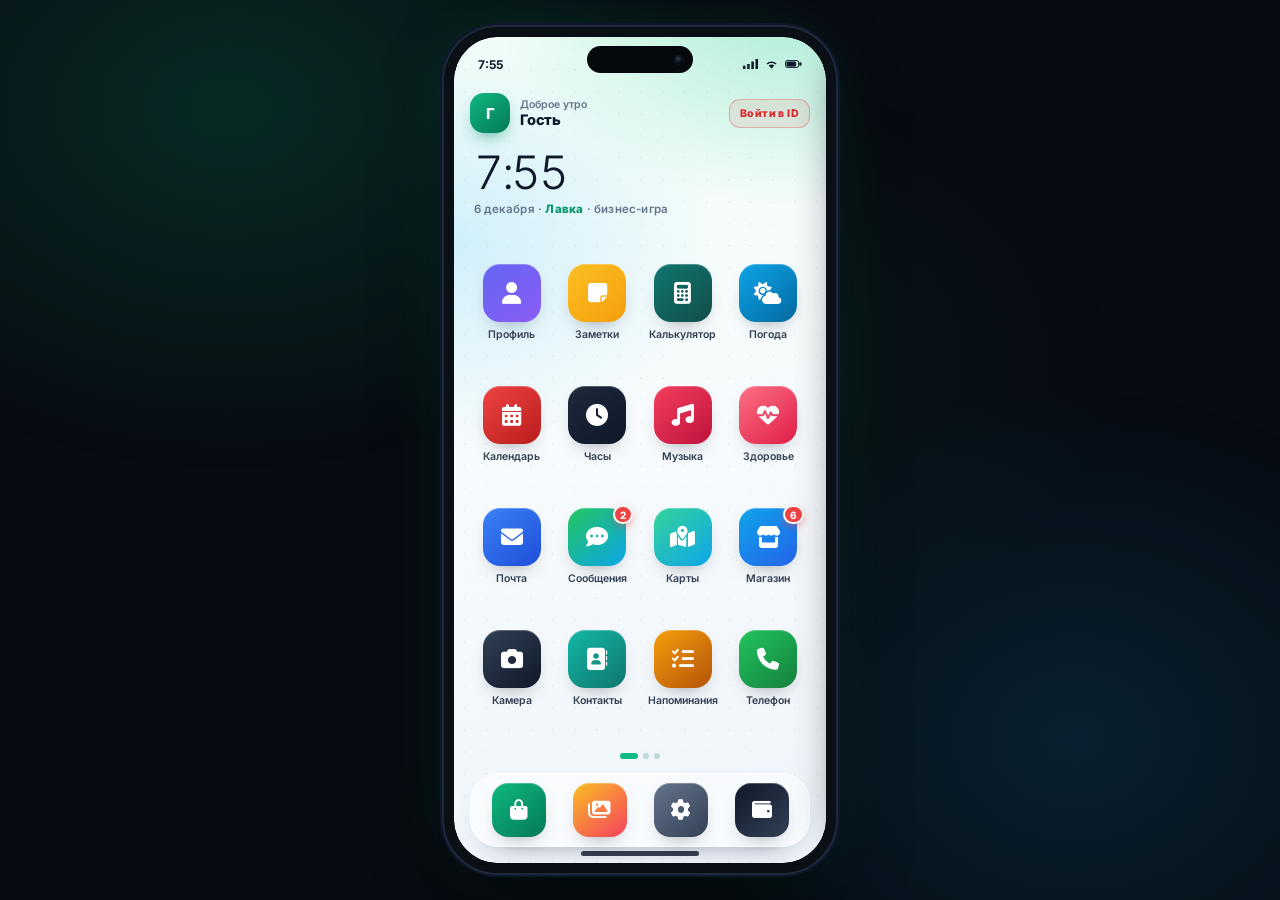
==== index.html @ 061c0adb "Лавка: игра про развитие бизнеса, а не маркетплейс" ====
﻿<!DOCTYPE html>
<html lang="ru">
<head>
<meta charset="UTF-8">
<meta name="viewport" content="width=device-width, initial-scale=1.0, viewport-fit=cover, user-scalable=no">
<meta name="apple-mobile-web-app-capable" content="yes">
<meta name="apple-mobile-web-app-title" content="Лавка">
<meta name="apple-mobile-web-app-status-bar-style" content="black-translucent">
<meta name="theme-color" content="#10b981">
<title>Лавка</title>
<link rel="icon" type="image/png" sizes="192x192" href="icons/icon-192.png">
<link rel="apple-touch-icon" sizes="180x180" href="icons/apple-touch-icon.png">
<link rel="manifest" href="manifest.webmanifest">
<link rel="stylesheet" href="vendor/fontawesome/css/all.min.css">
<link rel="stylesheet" href="vendor/fonts/inter.css">
<link rel="stylesheet" href="css/lavka.css?v=20261180">
<link rel="stylesheet" href="css/sites-extra.css?v=20261180">
<link rel="stylesheet" href="css/business.css?v=20261180">
</head>
<body>
<div class="stage">
  <div class="phone" id="phone">
    <div class="island"></div>

    <div class="statusbar" id="statusbar">
      <span class="sb-time" id="sb-time">9:41</span>
      <span class="sb-right">
        <svg class="sb-i" viewBox="0 0 18 12" aria-hidden="true" style="width:15px;height:10px;fill:currentColor"><rect x="0" y="8" width="3" height="4"/><rect x="5" y="6" width="3" height="6"/><rect x="10" y="3" width="3" height="9"/><rect x="15" y="0" width="3" height="12"/></svg>
        <svg class="sb-i" viewBox="0 0 16 12" aria-hidden="true" style="width:15px;height:10px;fill:currentColor"><path d="M8 11.3 5.9 9.2a3 3 0 0 1 4.2 0L8 11.3Zm-3.4-3.4a5.4 5.4 0 0 1 6.8 0L10 9.3a3.2 3.2 0 0 0-4 0L4.6 7.9ZM2 5.3a8.8 8.8 0 0 1 12 0l-1.4 1.4a6.8 6.8 0 0 0-9.2 0L2 5.3Z"/></svg>
        <svg class="sb-i" viewBox="0 0 24 12" aria-hidden="true" style="width:17px;height:10px;fill:none;stroke:currentColor"><rect x="0.8" y="1.2" width="18.4" height="9.6" rx="2.4" fill="none" stroke="currentColor" stroke-width="1.4"/><rect x="2.6" y="3" width="12.6" height="6" rx="1" style="fill:currentColor"/><rect x="20.6" y="3.8" width="2.2" height="4.4" rx="1" style="fill:currentColor"/></svg>
      </span>
    </div>

    <div class="screen" id="screen">
      <section class="home" id="home">
        <div class="home-head">
          <div class="home-user">
            <div class="home-avatar" id="home-avatar">Г</div>
            <div>
              <p class="home-hi">Добрый день</p>
              <p class="home-name" id="home-name">Гость</p>
            </div>
          </div>
          <button class="home-xid" id="home-xid" type="button" onclick="XID.open()" aria-label="XPRODC ID">X-00000000</button>
        </div>

        <div class="clock-widget">
          <p class="cw-time" id="home-time">9:41</p>
          <p class="cw-sub" id="home-sub">Лавка · бизнес-игра</p>
        </div>

        <div class="apps-vp">
          <div class="apps-track" id="apps-track"></div>
        </div>

        <div class="dots" id="home-dots"></div>

        <div class="dock" id="dock"></div>
      </section>

      <section class="appview" id="appview">
        <div class="app-body" id="app-body"></div>
      </section>
    </div>

    <div class="home-indicator"></div>

    <div class="tutorial hidden" id="tutorial">
      <div class="tut-spot" id="tut-spot"></div>
      <div class="tut-card" id="tut-card">
        <p class="tut-step" id="tut-step">1 / 5</p>
        <p class="tut-title" id="tut-title"></p>
        <p class="tut-text" id="tut-text"></p>
        <div class="tut-actions">
          <button class="tut-skip" id="tut-skip" type="button">Пропустить</button>
          <button class="tut-next" id="tut-next" type="button">Далее</button>
        </div>
      </div>
    </div>
  </div>
</div>

<div class="toast" id="toast"></div>

<script src="js/app.js?v=20261180"></script>
<script src="js/market.js?v=20261180"></script>
<script src="js/citymap.js?v=20261180"></script>
<script src="js/apps.js?v=20261180"></script>
<script src="js/sites-extra.js?v=20261180"></script>
<script src="js/action.js?v=20261180"></script>
<script src="js/business.js?v=20261180"></script>
</body>
</html>
---- vendor/fonts/inter.css ----
/* cyrillic-ext */
@font-face {
  font-family: 'Inter';
  font-style: normal;
  font-weight: 300;
  font-display: swap;
  src: url(inter-ec84a376.woff2) format('woff2');
  unicode-range: U+0460-052F, U+1C80-1C8A, U+20B4, U+2DE0-2DFF, U+A640-A69F, U+FE2E-FE2F;
}
/* cyrillic */
@font-face {
  font-family: 'Inter';
  font-style: normal;
  font-weight: 300;
  font-display: swap;
  src: url(inter-4ee8fc98.woff2) format('woff2');
  unicode-range: U+0301, U+0400-045F, U+0490-0491, U+04B0-04B1, U+2116;
}
/* greek-ext */
@font-face {
  font-family: 'Inter';
  font-style: normal;
  font-weight: 300;
  font-display: swap;
  src: url(inter-f55b8d39.woff2) format('woff2');
  unicode-range: U+1F00-1FFF;
}
/* greek */
@font-face {
  font-family: 'Inter';
  font-style: normal;
  font-weight: 300;
  font-display: swap;
  src: url(inter-eef1e497.woff2) format('woff2');
  unicode-range: U+0370-0377, U+037A-037F, U+0384-038A, U+038C, U+038E-03A1, U+03A3-03FF;
}
/* vietnamese */
@font-face {
  font-family: 'Inter';
  font-style: normal;
  font-weight: 300;
  font-display: swap;
  src: url(inter-983e9094.woff2) format('woff2');
  unicode-range: U+0102-0103, U+0110-0111, U+0128-0129, U+0168-0169, U+01A0-01A1, U+01AF-01B0, U+0300-0301, U+0303-0304, U+0308-0309, U+0323, U+0329, U+1EA0-1EF9, U+20AB;
}
/* latin-ext */
@font-face {
  font-family: 'Inter';
  font-style: normal;
  font-weight: 300;
  font-display: swap;
  src: url(inter-39529051.woff2) format('woff2');
  unicode-range: U+0100-02BA, U+02BD-02C5, U+02C7-02CC, U+02CE-02D7, U+02DD-02FF, U+0304, U+0308, U+0329, U+1D00-1DBF, U+1E00-1E9F, U+1EF2-1EFF, U+2020, U+20A0-20AB, U+20AD-20C0, U+2113, U+2C60-2C7F, U+A720-A7FF;
}
/* latin */
@font-face {
  font-family: 'Inter';
  font-style: normal;
  font-weight: 300;
  font-display: swap;
  src: url(inter-56724408.woff2) format('woff2');
  unicode-range: U+0000-00FF, U+0131, U+0152-0153, U+02BB-02BC, U+02C6, U+02DA, U+02DC, U+0304, U+0308, U+0329, U+2000-206F, U+20AC, U+2122, U+2191, U+2193, U+2212, U+2215, U+FEFF, U+FFFD;
}
/* cyrillic-ext */
@font-face {
  font-family: 'Inter';
  font-style: normal;
  font-weight: 400;
  font-display: swap;
  src: url(inter-ec84a376.woff2) format('woff2');
  unicode-range: U+0460-052F, U+1C80-1C8A, U+20B4, U+2DE0-2DFF, U+A640-A69F, U+FE2E-FE2F;
}
/* cyrillic */
@font-face {
  font-family: 'Inter';
  font-style: normal;
  font-weight: 400;
  font-display: swap;
  src: url(inter-4ee8fc98.woff2) format('woff2');
  unicode-range: U+0301, U+0400-045F, U+0490-0491, U+04B0-04B1, U+2116;
}
/* greek-ext */
@font-face {
  font-family: 'Inter';
  font-style: normal;
  font-weight: 400;
  font-display: swap;
  src: url(inter-f55b8d39.woff2) format('woff2');
  unicode-range: U+1F00-1FFF;
}
/* greek */
@font-face {
  font-family: 'Inter';
  font-style: normal;
  font-weight: 400;
  font-display: swap;
  src: url(inter-eef1e497.woff2) format('woff2');
  unicode-range: U+0370-0377, U+037A-037F, U+0384-038A, U+038C, U+038E-03A1, U+03A3-03FF;
}
/* vietnamese */
@font-face {
  font-family: 'Inter';
  font-style: normal;
  font-weight: 400;
  font-display: swap;
  src: url(inter-983e9094.woff2) format('woff2');
  unicode-range: U+0102-0103, U+0110-0111, U+0128-0129, U+0168-0169, U+01A0-01A1, U+01AF-01B0, U+0300-0301, U+0303-0304, U+0308-0309, U+0323, U+0329, U+1EA0-1EF9, U+20AB;
}
/* latin-ext */
@font-face {
  font-family: 'Inter';
  font-style: normal;
  font-weight: 400;
  font-display: swap;
  src: url(inter-39529051.woff2) format('woff2');
  unicode-range: U+0100-02BA, U+02BD-02C5, U+02C7-02CC, U+02CE-02D7, U+02DD-02FF, U+0304, U+0308, U+0329, U+1D00-1DBF, U+1E00-1E9F, U+1EF2-1EFF, U+2020, U+20A0-20AB, U+20AD-20C0, U+2113, U+2C60-2C7F, U+A720-A7FF;
}
/* latin */
@font-face {
  font-family: 'Inter';
  font-style: normal;
  font-weight: 400;
  font-display: swap;
  src: url(inter-56724408.woff2) format('woff2');
  unicode-range: U+0000-00FF, U+0131, U+0152-0153, U+02BB-02BC, U+02C6, U+02DA, U+02DC, U+0304, U+0308, U+0329, U+2000-206F, U+20AC, U+2122, U+2191, U+2193, U+2212, U+2215, U+FEFF, U+FFFD;
}
/* cyrillic-ext */
@font-face {
  font-family: 'Inter';
  font-style: normal;
  font-weight: 500;
  font-display: swap;
  src: url(inter-ec84a376.woff2) format('woff2');
  unicode-range: U+0460-052F, U+1C80-1C8A, U+20B4, U+2DE0-2DFF, U+A640-A69F, U+FE2E-FE2F;
}
/* cyrillic */
@font-face {
  font-family: 'Inter';
  font-style: normal;
  font-weight: 500;
  font-display: swap;
  src: url(inter-4ee8fc98.woff2) format('woff2');
  unicode-range: U+0301, U+0400-045F, U+0490-0491, U+04B0-04B1, U+2116;
}
/* greek-ext */
@font-face {
  font-family: 'Inter';
  font-style: normal;
  font-weight: 500;
  font-display: swap;
  src: url(inter-f55b8d39.woff2) format('woff2');
  unicode-range: U+1F00-1FFF;
}
/* greek */
@font-face {
  font-family: 'Inter';
  font-style: normal;
  font-weight: 500;
  font-display: swap;
  src: url(inter-eef1e497.woff2) format('woff2');
  unicode-range: U+0370-0377, U+037A-037F, U+0384-038A, U+038C, U+038E-03A1, U+03A3-03FF;
}
/* vietnamese */
@font-face {
  font-family: 'Inter';
  font-style: normal;
  font-weight: 500;
  font-display: swap;
  src: url(inter-983e9094.woff2) format('woff2');
  unicode-range: U+0102-0103, U+0110-0111, U+0128-0129, U+0168-0169, U+01A0-01A1, U+01AF-01B0, U+0300-0301, U+0303-0304, U+0308-0309, U+0323, U+0329, U+1EA0-1EF9, U+20AB;
}
/* latin-ext */
@font-face {
  font-family: 'Inter';
  font-style: normal;
  font-weight: 500;
  font-display: swap;
  src: url(inter-39529051.woff2) format('woff2');
  unicode-range: U+0100-02BA, U+02BD-02C5, U+02C7-02CC, U+02CE-02D7, U+02DD-02FF, U+0304, U+0308, U+0329, U+1D00-1DBF, U+1E00-1E9F, U+1EF2-1EFF, U+2020, U+20A0-20AB, U+20AD-20C0, U+2113, U+2C60-2C7F, U+A720-A7FF;
}
/* latin */
@font-face {
  font-family: 'Inter';
  font-style: normal;
  font-weight: 500;
  font-display: swap;
  src: url(inter-56724408.woff2) format('woff2');
  unicode-range: U+0000-00FF, U+0131, U+0152-0153, U+02BB-02BC, U+02C6, U+02DA, U+02DC, U+0304, U+0308, U+0329, U+2000-206F, U+20AC, U+2122, U+2191, U+2193, U+2212, U+2215, U+FEFF, U+FFFD;
}
/* cyrillic-ext */
@font-face {
  font-family: 'Inter';
  font-style: normal;
  font-weight: 600;
  font-display: swap;
  src: url(inter-ec84a376.woff2) format('woff2');
  unicode-range: U+0460-052F, U+1C80-1C8A, U+20B4, U+2DE0-2DFF, U+A640-A69F, U+FE2E-FE2F;
}
/* cyrillic */
@font-face {
  font-family: 'Inter';
  font-style: normal;
  font-weight: 600;
  font-display: swap;
  src: url(inter-4ee8fc98.woff2) format('woff2');
  unicode-range: U+0301, U+0400-045F, U+0490-0491, U+04B0-04B1, U+2116;
}
/* greek-ext */
@font-face {
  font-family: 'Inter';
  font-style: normal;
  font-weight: 600;
  font-display: swap;
  src: url(inter-f55b8d39.woff2) format('woff2');
  unicode-range: U+1F00-1FFF;
}
/* greek */
@font-face {
  font-family: 'Inter';
  font-style: normal;
  font-weight: 600;
  font-display: swap;
  src: url(inter-eef1e497.woff2) format('woff2');
  unicode-range: U+0370-0377, U+037A-037F, U+0384-038A, U+038C, U+038E-03A1, U+03A3-03FF;
}
/* vietnamese */
@font-face {
  font-family: 'Inter';
  font-style: normal;
  font-weight: 600;
  font-display: swap;
  src: url(inter-983e9094.woff2) format('woff2');
  unicode-range: U+0102-0103, U+0110-0111, U+0128-0129, U+0168-0169, U+01A0-01A1, U+01AF-01B0, U+0300-0301, U+0303-0304, U+0308-0309, U+0323, U+0329, U+1EA0-1EF9, U+20AB;
}
/* latin-ext */
@font-face {
  font-family: 'Inter';
  font-style: normal;
  font-weight: 600;
  font-display: swap;
  src: url(inter-39529051.woff2) format('woff2');
  unicode-range: U+0100-02BA, U+02BD-02C5, U+02C7-02CC, U+02CE-02D7, U+02DD-02FF, U+0304, U+0308, U+0329, U+1D00-1DBF, U+1E00-1E9F, U+1EF2-1EFF, U+2020, U+20A0-20AB, U+20AD-20C0, U+2113, U+2C60-2C7F, U+A720-A7FF;
}
/* latin */
@font-face {
  font-family: 'Inter';
  font-style: normal;
  font-weight: 600;
  font-display: swap;
  src: url(inter-56724408.woff2) format('woff2');
  unicode-range: U+0000-00FF, U+0131, U+0152-0153, U+02BB-02BC, U+02C6, U+02DA, U+02DC, U+0304, U+0308, U+0329, U+2000-206F, U+20AC, U+2122, U+2191, U+2193, U+2212, U+2215, U+FEFF, U+FFFD;
}
/* cyrillic-ext */
@font-face {
  font-family: 'Inter';
  font-style: normal;
  font-weight: 700;
  font-display: swap;
  src: url(inter-ec84a376.woff2) format('woff2');
  unicode-range: U+0460-052F, U+1C80-1C8A, U+20B4, U+2DE0-2DFF, U+A640-A69F, U+FE2E-FE2F;
}
/* cyrillic */
@font-face {
  font-family: 'Inter';
  font-style: normal;
  font-weight: 700;
  font-display: swap;
  src: url(inter-4ee8fc98.woff2) format('woff2');
  unicode-range: U+0301, U+0400-045F, U+0490-0491, U+04B0-04B1, U+2116;
}
/* greek-ext */
@font-face {
  font-family: 'Inter';
  font-style: normal;
  font-weight: 700;
  font-display: swap;
  src: url(inter-f55b8d39.woff2) format('woff2');
  unicode-range: U+1F00-1FFF;
}
/* greek */
@font-face {
  font-family: 'Inter';
  font-style: normal;
  font-weight: 700;
  font-display: swap;
  src: url(inter-eef1e497.woff2) format('woff2');
  unicode-range: U+0370-0377, U+037A-037F, U+0384-038A, U+038C, U+038E-03A1, U+03A3-03FF;
}
/* vietnamese */
@font-face {
  font-family: 'Inter';
  font-style: normal;
  font-weight: 700;
  font-display: swap;
  src: url(inter-983e9094.woff2) format('woff2');
  unicode-range: U+0102-0103, U+0110-0111, U+0128-0129, U+0168-0169, U+01A0-01A1, U+01AF-01B0, U+0300-0301, U+0303-0304, U+0308-0309, U+0323, U+0329, U+1EA0-1EF9, U+20AB;
}
/* latin-ext */
@font-face {
  font-family: 'Inter';
  font-style: normal;
  font-weight: 700;
  font-display: swap;
  src: url(inter-39529051.woff2) format('woff2');
  unicode-range: U+0100-02BA, U+02BD-02C5, U+02C7-02CC, U+02CE-02D7, U+02DD-02FF, U+0304, U+0308, U+0329, U+1D00-1DBF, U+1E00-1E9F, U+1EF2-1EFF, U+2020, U+20A0-20AB, U+20AD-20C0, U+2113, U+2C60-2C7F, U+A720-A7FF;
}
/* latin */
@font-face {
  font-family: 'Inter';
  font-style: normal;
  font-weight: 700;
  font-display: swap;
  src: url(inter-56724408.woff2) format('woff2');
  unicode-range: U+0000-00FF, U+0131, U+0152-0153, U+02BB-02BC, U+02C6, U+02DA, U+02DC, U+0304, U+0308, U+0329, U+2000-206F, U+20AC, U+2122, U+2191, U+2193, U+2212, U+2215, U+FEFF, U+FFFD;
}
/* cyrillic-ext */
@font-face {
  font-family: 'Inter';
  font-style: normal;
  font-weight: 800;
  font-display: swap;
  src: url(inter-ec84a376.woff2) format('woff2');
  unicode-range: U+0460-052F, U+1C80-1C8A, U+20B4, U+2DE0-2DFF, U+A640-A69F, U+FE2E-FE2F;
}
/* cyrillic */
@font-face {
  font-family: 'Inter';
  font-style: normal;
  font-weight: 800;
  font-display: swap;
  src: url(inter-4ee8fc98.woff2) format('woff2');
  unicode-range: U+0301, U+0400-045F, U+0490-0491, U+04B0-04B1, U+2116;
}
/* greek-ext */
@font-face {
  font-family: 'Inter';
  font-style: normal;
  font-weight: 800;
  font-display: swap;
  src: url(inter-f55b8d39.woff2) format('woff2');
  unicode-range: U+1F00-1FFF;
}
/* greek */
@font-face {
  font-family: 'Inter';
  font-style: normal;
  font-weight: 800;
  font-display: swap;
  src: url(inter-eef1e497.woff2) format('woff2');
  unicode-range: U+0370-0377, U+037A-037F, U+0384-038A, U+038C, U+038E-03A1, U+03A3-03FF;
}
/* vietnamese */
@font-face {
  font-family: 'Inter';
  font-style: normal;
  font-weight: 800;
  font-display: swap;
  src: url(inter-983e9094.woff2) format('woff2');
  unicode-range: U+0102-0103, U+0110-0111, U+0128-0129, U+0168-0169, U+01A0-01A1, U+01AF-01B0, U+0300-0301, U+0303-0304, U+0308-0309, U+0323, U+0329, U+1EA0-1EF9, U+20AB;
}
/* latin-ext */
@font-face {
  font-family: 'Inter';
  font-style: normal;
  font-weight: 800;
  font-display: swap;
  src: url(inter-39529051.woff2) format('woff2');
  unicode-range: U+0100-02BA, U+02BD-02C5, U+02C7-02CC, U+02CE-02D7, U+02DD-02FF, U+0304, U+0308, U+0329, U+1D00-1DBF, U+1E00-1E9F, U+1EF2-1EFF, U+2020, U+20A0-20AB, U+20AD-20C0, U+2113, U+2C60-2C7F, U+A720-A7FF;
}
/* latin */
@font-face {
  font-family: 'Inter';
  font-style: normal;
  font-weight: 800;
  font-display: swap;
  src: url(inter-56724408.woff2) format('woff2');
  unicode-range: U+0000-00FF, U+0131, U+0152-0153, U+02BB-02BC, U+02C6, U+02DA, U+02DC, U+0304, U+0308, U+0329, U+2000-206F, U+20AC, U+2122, U+2191, U+2193, U+2212, U+2215, U+FEFF, U+FFFD;
}
/* cyrillic-ext */
@font-face {
  font-family: 'Inter';
  font-style: normal;
  font-weight: 900;
  font-display: swap;
  src: url(inter-ec84a376.woff2) format('woff2');
  unicode-range: U+0460-052F, U+1C80-1C8A, U+20B4, U+2DE0-2DFF, U+A640-A69F, U+FE2E-FE2F;
}
/* cyrillic */
@font-face {
  font-family: 'Inter';
  font-style: normal;
  font-weight: 900;
  font-display: swap;
  src: url(inter-4ee8fc98.woff2) format('woff2');
  unicode-range: U+0301, U+0400-045F, U+0490-0491, U+04B0-04B1, U+2116;
}
/* greek-ext */
@font-face {
  font-family: 'Inter';
  font-style: normal;
  font-weight: 900;
  font-display: swap;
  src: url(inter-f55b8d39.woff2) format('woff2');
  unicode-range: U+1F00-1FFF;
}
/* greek */
@font-face {
  font-family: 'Inter';
  font-style: normal;
  font-weight: 900;
  font-display: swap;
  src: url(inter-eef1e497.woff2) format('woff2');
  unicode-range: U+0370-0377, U+037A-037F, U+0384-038A, U+038C, U+038E-03A1, U+03A3-03FF;
}
/* vietnamese */
@font-face {
  font-family: 'Inter';
  font-style: normal;
  font-weight: 900;
  font-display: swap;
  src: url(inter-983e9094.woff2) format('woff2');
  unicode-range: U+0102-0103, U+0110-0111, U+0128-0129, U+0168-0169, U+01A0-01A1, U+01AF-01B0, U+0300-0301, U+0303-0304, U+0308-0309, U+0323, U+0329, U+1EA0-1EF9, U+20AB;
}
/* latin-ext */
@font-face {
  font-family: 'Inter';
  font-style: normal;
  font-weight: 900;
  font-display: swap;
  src: url(inter-39529051.woff2) format('woff2');
  unicode-range: U+0100-02BA, U+02BD-02C5, U+02C7-02CC, U+02CE-02D7, U+02DD-02FF, U+0304, U+0308, U+0329, U+1D00-1DBF, U+1E00-1E9F, U+1EF2-1EFF, U+2020, U+20A0-20AB, U+20AD-20C0, U+2113, U+2C60-2C7F, U+A720-A7FF;
}
/* latin */
@font-face {
  font-family: 'Inter';
  font-style: normal;
  font-weight: 900;
  font-display: swap;
  src: url(inter-56724408.woff2) format('woff2');
  unicode-range: U+0000-00FF, U+0131, U+0152-0153, U+02BB-02BC, U+02C6, U+02DA, U+02DC, U+0304, U+0308, U+0329, U+2000-206F, U+20AC, U+2122, U+2191, U+2193, U+2212, U+2215, U+FEFF, U+FFFD;
}
---- css/lavka.css ----
* { margin: 0; padding: 0; box-sizing: border-box; -webkit-tap-highlight-color: transparent; }
:root {
  --green: #10b981;
  --green-d: #059669;
  --green-l: #34d399;
  --green-soft: #e7f8f1;
  --bg: #f4f7fa;
  --card: #ffffff;
  --text: #0f172a;
  --sub: #64748b;
  --muted: #94a3b8;
  --line: #e8eef3;
  --chip: #f1f5f9;
  --red: #ef4444;
  --gold: #f59e0b;
  --shadow: 0 10px 26px -16px rgba(15, 23, 42, .35);
}
body.dark {
  --bg: #0b1220;
  --card: #151f31;
  --text: #f1f5f9;
  --sub: #94a3b8;
  --muted: #64748b;
  --line: #243247;
  --chip: #1d2a3e;
  --green-soft: #10352b;
  --shadow: 0 10px 26px -16px rgba(0, 0, 0, .8);
}

html, body { height: 100%; }
body {
  font-family: 'Inter', -apple-system, 'Segoe UI', sans-serif;
  background: #070b12;
  color: var(--text);
  min-height: 100vh;
  display: flex;
  align-items: center;
  justify-content: center;
  overflow: hidden;
  -webkit-font-smoothing: antialiased;
}
body::before {
  content: '';
  position: fixed;
  inset: 0;
  background:
    radial-gradient(700px 520px at 18% 12%, rgba(16, 185, 129, .18), transparent 70%),
    radial-gradient(600px 500px at 84% 82%, rgba(14, 165, 233, .14), transparent 70%),
    radial-gradient(500px 400px at 60% 40%, rgba(52, 211, 153, .06), transparent 70%);
  pointer-events: none;
}
button { font-family: inherit; cursor: pointer; }
input, textarea { font-family: inherit; }
img { display: block; }
.hidden { display: none !important; }
::-webkit-scrollbar { width: 0; height: 0; }

/* ================= PHONE ================= */
.stage { position: relative; z-index: 1; padding: 12px; }
.phone {
  position: relative;
  width: min(392px, calc(100vw - 20px));
  height: min(846px, calc(100vh - 20px));
  height: min(846px, calc(100dvh - 20px));
  background: #0a0f16;
  border: 10px solid #0a0f16;
  border-radius: 54px;
  box-shadow:
    0 0 0 2px #1e293b,
    0 0 0 4px #0f172a,
    0 40px 90px -30px rgba(0, 0, 0, .9),
    0 0 80px -20px rgba(16, 185, 129, .25);
  overflow: hidden;
  isolation: isolate;
}
.screen {
  position: absolute;
  inset: 0;
  border-radius: 44px;
  overflow: hidden;
  background: var(--bg);
}
.island {
  position: absolute;
  top: 9px; left: 50%; transform: translateX(-50%);
  width: 106px; height: 27px;
  background: #05080d;
  border-radius: 16px;
  z-index: 60;
  display: flex; align-items: center; justify-content: flex-end;
  padding-right: 10px;
  pointer-events: none;
}
.island::after {
  content: '';
  width: 8px; height: 8px; border-radius: 50%;
  background: radial-gradient(circle at 35% 30%, #2a3a52, #05080d 70%);
  box-shadow: 0 0 0 1px #101a28;
}
.statusbar {
  position: absolute;
  top: 0; left: 0; right: 0;
  height: 47px;
  display: flex; align-items: center; justify-content: space-between;
  padding: 7px 24px 0;
  font-size: 12px; font-weight: 700;
  color: #0f172a;
  z-index: 55;
  pointer-events: none;
  transition: color .25s;
}
.phone[data-status="white"] .statusbar { color: #fff; }
.phone:not(.app-open) .statusbar { color: #0f172a; }
.sb-right { display: flex; align-items: center; gap: 6px; font-size: 11px; }
.sb-right .sb-i { width: 15px; height: 10px; fill: currentColor; display: block; }
.home-indicator {
  position: absolute;
  bottom: 7px; left: 50%; transform: translateX(-50%);
  width: 118px; height: 5px; border-radius: 4px;
  background: #0f172a; opacity: .82;
  z-index: 45; pointer-events: none;
}
body.dark .home-indicator { background: #cbd5e1; }

/* ================= HOME ================= */
.home {
  position: absolute;
  inset: 0;
  padding: 56px 16px 6px;
  display: flex;
  flex-direction: column;
  gap: 10px;
  overflow: hidden;
  background:
    radial-gradient(420px 300px at 90% -5%, rgba(52, 211, 153, .38), transparent 70%),
    radial-gradient(380px 300px at 0% 25%, rgba(125, 211, 252, .30), transparent 70%),
    linear-gradient(165deg, #f2fdf8 0%, #f8fbfd 48%, #eef4fb 100%);
  transition: opacity .3s;
}
body.dark .home {
  background:
    radial-gradient(420px 300px at 90% -5%, rgba(16, 185, 129, .34), transparent 70%),
    radial-gradient(380px 300px at 0% 25%, rgba(14, 165, 233, .22), transparent 70%),
    linear-gradient(165deg, #0b1a19 0%, #0b1220 55%, #0a1020 100%);
}
.home::after {
  content: '';
  position: absolute;
  inset: 0;
  background-image: radial-gradient(rgba(15, 118, 110, .09) 1px, transparent 1px);
  background-size: 22px 22px;
  pointer-events: none;
  opacity: .55;
}
.home > * { position: relative; z-index: 1; }
.home-head { display: flex; align-items: center; justify-content: space-between; gap: 8px; }
.home-user { display: flex; align-items: center; gap: 10px; min-width: 0; }
.home-avatar {
  width: 40px; height: 40px; border-radius: 14px;
  background: linear-gradient(140deg, #10b981, #047857);
  color: #fff; font-weight: 800; font-size: 15px;
  display: grid; place-items: center;
  box-shadow: 0 8px 18px -8px rgba(5, 150, 105, .9);
  flex: 0 0 auto;
}
.home-hi { font-size: 10.5px; color: #64748b; font-weight: 600; }
body.dark .home-hi { color: #94a3b8; }
.home-name { font-size: 14.5px; font-weight: 800; color: #0f172a; letter-spacing: -.2px; max-width: 150px; overflow: hidden; text-overflow: ellipsis; white-space: nowrap; }
body.dark .home-name { color: #f1f5f9; }
.home-xid {
  border: 1px solid rgba(16, 185, 129, .3);
  background: rgba(255, 255, 255, .65);
  color: #047857;
  font-size: 10.5px; font-weight: 800; letter-spacing: .4px;
  padding: 7px 10px; border-radius: 11px;
  backdrop-filter: blur(10px);
  transition: transform .15s;
}
.home-xid:active { transform: scale(.95); }
.home-xid.off { background: rgba(239, 68, 68, .1); border-color: rgba(239, 68, 68, .35); color: #dc2626; }
body.dark .home-xid { background: rgba(20, 40, 40, .7); border-color: rgba(52, 211, 153, .35); color: #6ee7b7; }
body.dark .home-xid.off { background: rgba(80, 20, 20, .55); border-color: rgba(248, 113, 113, .4); color: #fca5a5; }

.clock-widget {
  padding: 6px 4px 2px;
  position: relative;
}
.cw-time {
  font-size: 46px; font-weight: 300; letter-spacing: -2.5px;
  color: #0f172a; line-height: 1;
  font-variant-numeric: tabular-nums;
}
body.dark .cw-time { color: #f8fafc; }
.cw-sub { font-size: 11.5px; font-weight: 600; color: #64748b; margin-top: 7px; letter-spacing: .2px; }
body.dark .cw-sub { color: #94a3b8; }
.cw-sub b { color: #059669; font-weight: 800; }
body.dark .cw-sub b { color: #34d399; }

.apps-vp { flex: 1 1 auto; min-height: 0; overflow: hidden; margin: 2px -4px 0; }
.apps-track { display: flex; height: 100%; transition: transform .45s cubic-bezier(.16, 1, .3, 1); }
.apps-page {
  flex: 0 0 100%;
  display: grid;
  grid-template-columns: repeat(4, 1fr);
  grid-auto-rows: min-content;
  gap: 13px 2px;
  align-content: start;
  padding: 2px 4px;
}
.apps-page.dense { align-content: space-evenly; }
.app {
  position: relative;
  display: flex; flex-direction: column; align-items: center; gap: 6px;
  background: none; border: none; padding: 0;
  width: 100%;
  transition: transform .14s;
}
.app:active { transform: scale(.93); }
.app-ic {
  width: clamp(50px, 15.6vw, 58px);
  height: clamp(50px, 15.6vw, 58px);
  border-radius: 17px;
  display: grid; place-items: center;
  color: #fff; font-size: 22px;
  box-shadow: 0 9px 20px -12px rgba(15, 23, 42, .55), inset 0 1px 0 rgba(255, 255, 255, .25);
  position: relative;
  overflow: hidden;
}
.app-ic::before {
  content: '';
  position: absolute;
  left: -30%; top: -60%; width: 110%; height: 110%;
  background: linear-gradient(150deg, rgba(255, 255, 255, .32), transparent 55%);
  border-radius: 50%;
}
.app-ic i { position: relative; z-index: 1; }
.app-name {
  font-size: 10.5px; font-weight: 600; color: #334155;
  max-width: 100%; white-space: nowrap; overflow: hidden; text-overflow: ellipsis;
  text-shadow: 0 1px 2px rgba(255, 255, 255, .6);
}
body.dark .app-name { color: #dbe4f0; text-shadow: 0 1px 3px rgba(0, 0, 0, .5); }
.app-badge {
  position: absolute; top: -3px; right: 6px; z-index: 2;
  min-width: 19px; height: 19px; padding: 0 5px;
  border-radius: 10px; background: #ef4444; color: #fff;
  font-size: 10px; font-weight: 800; display: grid; place-items: center;
  border: 2px solid #f4faf8;
  box-shadow: 0 3px 8px -2px rgba(239, 68, 68, .7);
}
body.dark .app-badge { border-color: #0b1a19; }

.dots { display: flex; justify-content: center; gap: 5px; padding: 2px 0 4px; }
.dot { width: 6px; height: 6px; border-radius: 4px; background: rgba(15, 118, 110, .22); transition: all .3s; border: none; padding: 0; }
.dot.active { width: 18px; background: #10b981; }
body.dark .dot { background: rgba(148, 163, 184, .3); }
body.dark .dot.active { background: #34d399; }

.dock {
  display: grid; grid-template-columns: repeat(4, 1fr);
  gap: 6px;
  padding: 9px 10px;
  border-radius: 28px;
  background: rgba(255, 255, 255, .55);
  border: 1px solid rgba(255, 255, 255, .8);
  backdrop-filter: blur(20px);
  -webkit-backdrop-filter: blur(20px);
  box-shadow: 0 14px 30px -22px rgba(15, 23, 42, .6);
  margin-bottom: 10px;
}
body.dark .dock { background: rgba(20, 32, 45, .55); border-color: rgba(148, 163, 184, .16); }
.dock .app-ic { width: clamp(46px, 14vw, 54px); height: clamp(46px, 14vw, 54px); border-radius: 16px; font-size: 20px; }
.dock .app-name { display: none; }

/* ================= APP VIEW ================= */
.appview {
  position: absolute;
  inset: 0;
  z-index: 30;
  background: var(--bg);
  transform: translateX(102%);
  transition: transform .34s cubic-bezier(.16, 1, .3, 1);
  box-shadow: -18px 0 40px -20px rgba(0, 0, 0, .45);
  border-radius: 44px;
  overflow: hidden;
}
.appview.open { transform: translateX(0); }
.app-body { position: absolute; inset: 0; display: flex; flex-direction: column; background: var(--bg); min-height: 0; }

.appbar {
  flex: 0 0 auto;
  display: flex; align-items: center; gap: 9px;
  padding: 48px 14px 10px;
  background: var(--card);
  border-bottom: 1px solid var(--line);
  position: relative;
  z-index: 6;
}
.ab-btn {
  width: 34px; height: 34px; border-radius: 11px;
  border: none; background: var(--chip); color: var(--text);
  display: grid; place-items: center; font-size: 13px;
  flex: 0 0 auto;
}
.ab-title { flex: 1; font-size: 15px; font-weight: 800; letter-spacing: -.2px; padding-left: 2px; }
.ab-title.center { text-align: center; padding: 0; }
.ab-sub { font-size: 10.5px; color: var(--muted); font-weight: 600; margin-top: 1px; }
.ab-right { display: flex; gap: 7px; align-items: center; }

.app-scroll {
  flex: 1 1 auto; min-height: 0;
  overflow-y: auto; overflow-x: hidden;
  -webkit-overflow-scrolling: touch;
  padding: 14px;
  scroll-behavior: smooth;
}
.app-scroll.flush { padding: 0; }
.app-scroll.pb { padding-bottom: 24px; }

/* generic */
.sec-title { font-size: 14.5px; font-weight: 800; letter-spacing: -.2px; }
.muted { color: var(--sub); }
.tiny { font-size: 11px; }
.center { text-align: center; }
.row { display: flex; align-items: center; gap: 10px; }
.spacer { flex: 1; }
.hr { height: 1px; background: var(--line); margin: 14px 0; }
.btn {
  border: none; border-radius: 15px; padding: 13px 18px;
  font-size: 13.5px; font-weight: 800; letter-spacing: .1px;
  display: inline-flex; align-items: center; justify-content: center; gap: 8px;
  transition: transform .14s, opacity .2s;
  color: var(--text); background: var(--chip);
}
.btn:active { transform: scale(.97); }
.btn-primary { background: linear-gradient(135deg, #10b981, #059669); color: #fff; box-shadow: 0 12px 24px -12px rgba(16, 185, 129, .85); }
.btn-dark { background: var(--text); color: var(--card); }
.btn-block { width: 100%; }
.btn-sm { padding: 9px 13px; font-size: 12px; border-radius: 12px; }
.btn:disabled { opacity: .45; }
.card { background: var(--card); border: 1px solid var(--line); border-radius: 20px; padding: 14px; }
.field {
  width: 100%; border: 1px solid var(--line); background: var(--card);
  border-radius: 14px; padding: 13px 14px; font-size: 14px; color: var(--text);
  outline: none; transition: border-color .2s;
}
.field:focus { border-color: var(--green); }
textarea.field { resize: none; line-height: 1.5; }
.pill {
  display: inline-flex; align-items: center; gap: 5px;
  padding: 5px 9px; border-radius: 9px;
  font-size: 10.5px; font-weight: 700;
  background: var(--chip); color: var(--sub);
}
.pill.green { background: var(--green-soft); color: var(--green-d); }
body.dark .pill.green { color: #6ee7b7; }
.empty { text-align: center; padding: 44px 20px; }
.empty i { font-size: 34px; color: #cbd5e1; margin-bottom: 12px; }
body.dark .empty i { color: #334155; }
.empty-title { font-size: 15px; font-weight: 800; margin-bottom: 5px; }
.empty-text { font-size: 12px; color: var(--sub); line-height: 1.5; max-width: 250px; margin: 0 auto 16px; }

/* ================= MARKET ================= */
.mkt-bar { padding-bottom: 9px; }
.mkt-brand { display: flex; align-items: center; gap: 9px; flex: 1; min-width: 0; }
.mkt-logo {
  width: 32px; height: 32px; border-radius: 10px; flex: 0 0 auto;
  background: linear-gradient(135deg, #10b981, #047857);
  color: #fff; font-size: 15px; font-weight: 900;
  display: grid; place-items: center;
  box-shadow: 0 7px 16px -7px rgba(5, 150, 105, .9);
}
.mkt-brand-txt { display: flex; flex-direction: column; min-width: 0; }
.mkt-brand-txt b { font-size: 16.5px; font-weight: 900; letter-spacing: -.4px; line-height: 1.15; }
.mkt-brand-txt span { font-size: 9.5px; font-weight: 600; color: var(--muted); letter-spacing: .6px; text-transform: uppercase; }
.mkt-ibtn {
  width: 34px; height: 34px; border-radius: 11px;
  border: none; background: var(--chip); color: var(--text);
  display: grid; place-items: center; font-size: 13.5px;
  position: relative; flex: 0 0 auto;
}
.badge {
  position: absolute; top: -5px; right: -5px;
  min-width: 17px; height: 17px; padding: 0 4px;
  border-radius: 9px; background: var(--red); color: #fff;
  font-size: 9.5px; font-weight: 800;
  display: grid; place-items: center;
  border: 2px solid var(--card);
}
.mkt-scroll { padding: 0 0 18px; }

.mkt-hero {
  margin: 12px 14px 0;
  border-radius: 24px;
  padding: 17px 18px;
  background: linear-gradient(125deg, #0b8f6a 0%, #10b981 52%, #34d399 100%);
  color: #fff; position: relative; overflow: hidden;
  box-shadow: 0 18px 36px -20px rgba(5, 150, 105, .9);
}
.mkt-hero::before {
  content: ''; position: absolute; width: 160px; height: 160px; border-radius: 50%;
  right: -50px; top: -70px; background: rgba(255, 255, 255, .16);
}
.mkt-hero::after {
  content: ''; position: absolute; width: 90px; height: 90px; border-radius: 50%;
  right: 40px; bottom: -60px; background: rgba(255, 255, 255, .1);
}
.mkt-hero h2 { font-size: 19px; font-weight: 900; letter-spacing: -.5px; line-height: 1.2; position: relative; z-index: 1; }
.mkt-hero p { font-size: 11.5px; opacity: .9; margin-top: 5px; font-weight: 500; position: relative; z-index: 1; max-width: 200px; line-height: 1.4; }
.mkt-hero-row { display: flex; align-items: flex-end; justify-content: space-between; gap: 10px; margin-top: 13px; position: relative; z-index: 1; }
.hero-btn {
  border: none; background: #fff; color: #047857;
  border-radius: 12px; padding: 9px 13px; font-size: 11.5px; font-weight: 800;
}
.hero-stat { font-size: 10px; font-weight: 700; opacity: .85; text-align: right; line-height: 1.5; }

.mkt-search {
  display: flex; align-items: center; gap: 9px;
  background: var(--card); border: 1px solid var(--line);
  border-radius: 15px; padding: 11px 12px;
  margin: 11px 14px 0;
  box-shadow: var(--shadow);
}
.mkt-search > i { color: var(--muted); font-size: 13px; }
.mkt-search input { flex: 1; border: none; outline: none; background: none; font-size: 13.5px; color: var(--text); min-width: 0; }
.mkt-search input::placeholder { color: var(--muted); }
.mkt-search .ms-clear { border: none; background: none; color: var(--muted); font-size: 12px; padding: 2px; }
.ms-filter {
  width: 28px; height: 28px; border-radius: 9px; border: none;
  background: var(--green-soft); color: var(--green-d);
  display: grid; place-items: center; font-size: 11px; flex: 0 0 auto;
}

.hscroll {
  display: flex; gap: 10px;
  overflow-x: auto; scroll-snap-type: x mandatory;
  padding: 2px 14px 4px;
}
.hscroll > * { scroll-snap-align: start; }

.mkt-sec { margin-top: 18px; }
.sec-head { display: flex; align-items: flex-end; justify-content: space-between; gap: 10px; padding: 0 16px; margin-bottom: 10px; }
.sec-head .sec-title { letter-spacing: -.3px; }
.sec-more { background: none; border: none; color: var(--green-d); font-size: 11.5px; font-weight: 800; padding: 2px; }
body.dark .sec-more { color: #34d399; }

.banners { display: flex; gap: 10px; overflow-x: auto; scroll-snap-type: x mandatory; padding: 2px 14px 4px; }
.banner {
  flex: 0 0 84%; scroll-snap-align: center;
  min-height: 116px; border-radius: 21px; padding: 15px 16px;
  color: #fff; position: relative; overflow: hidden;
  display: flex; flex-direction: column; justify-content: space-between;
}
.banner::before {
  content: ''; position: absolute; right: -28px; top: -28px;
  width: 110px; height: 110px; border-radius: 50%;
  background: rgba(255, 255, 255, .16);
}
.banner::after {
  content: ''; position: absolute; right: 52px; bottom: -46px;
  width: 78px; height: 78px; border-radius: 50%;
  background: rgba(255, 255, 255, .1);
}
.bn1 { background: linear-gradient(120deg, #0f766e, #10b981); }
.bn2 { background: linear-gradient(120deg, #1d4ed8, #0ea5e9); }
.bn3 { background: linear-gradient(120deg, #7c3aed, #db2777); }
.banner b { font-size: 15px; font-weight: 900; letter-spacing: -.3px; position: relative; z-index: 1; line-height: 1.25; max-width: 78%; }
.banner span { font-size: 10.5px; font-weight: 600; opacity: .9; position: relative; z-index: 1; max-width: 80%; line-height: 1.4; }
.banner .bn-tag {
  align-self: flex-start; background: rgba(255, 255, 255, .22);
  border: 1px solid rgba(255, 255, 255, .3);
  border-radius: 8px; padding: 4px 8px; font-size: 9.5px; font-weight: 800;
  letter-spacing: .4px; position: relative; z-index: 1;
}

.cat-chips { display: flex; align-items: center; gap: 8px; overflow-x: auto; padding: 14px 14px 4px; }
.cat-chip {
  flex: 0 0 auto; display: flex; align-items: center; gap: 7px;
  min-height: 42px;
  padding: 8px 12px 8px 8px; border-radius: 13px;
  background: var(--card); border: 1px solid var(--line);
  color: var(--text); font-size: 12px; font-weight: 700;
  transition: transform .14s;
}
.cat-chip:active { transform: scale(.96); }
.cat-chip.on { border-color: var(--green); background: var(--green-soft); color: var(--green-d); }
body.dark .cat-chip.on { color: #6ee7b7; }
.cat-dot { width: 24px; height: 24px; border-radius: 8px; display: grid; place-items: center; color: #fff; font-size: 10px; flex: 0 0 auto; }

.cat-grid { display: grid; grid-template-columns: 1fr 1fr; gap: 10px; padding: 0 14px; }
.cat-card {
  display: flex; align-items: center; gap: 10px;
  background: var(--card); border: 1px solid var(--line);
  border-radius: 17px; padding: 11px 10px; text-align: left;
  color: var(--text); transition: transform .14s;
}
.cat-card:active { transform: scale(.97); }
.cat-ico { width: 38px; height: 38px; border-radius: 12px; display: grid; place-items: center; color: #fff; font-size: 15px; flex: 0 0 auto; }
.cat-info { min-width: 0; }
.cat-info b { display: block; font-size: 11.5px; font-weight: 800; line-height: 1.2; color: var(--text); white-space: nowrap; overflow: hidden; text-overflow: ellipsis; }
.cat-info span { display: block; font-size: 9.5px; color: var(--muted); font-weight: 600; margin-top: 3px; }

.pgrid { display: grid; grid-template-columns: 1fr 1fr; gap: 10px; padding: 0 14px; }
.pcard {
  background: var(--card); border: 1px solid var(--line);
  border-radius: 18px; overflow: hidden;
  display: flex; flex-direction: column;
  position: relative; text-align: left; color: var(--text);
  transition: transform .14s;
}
.pcard:active { transform: scale(.98); }
.pcard-img { width: 100%; aspect-ratio: 1 / 1; object-fit: cover; background: var(--chip); }
.pcard-body { padding: 8px 9px 10px; display: flex; flex-direction: column; gap: 4px; flex: 1; }
.pcard-name {
  font-size: 11.5px; font-weight: 600; line-height: 1.35;
  display: -webkit-box; -webkit-line-clamp: 2; -webkit-box-orient: vertical;
  overflow: hidden; min-height: 31px;
}
.pcard-price { display: flex; align-items: baseline; gap: 5px; flex-wrap: wrap; margin-top: auto; }
.price { font-size: 14.5px; font-weight: 900; letter-spacing: -.4px; }
.price small { font-size: 10px; font-weight: 800; }
.old { font-size: 10px; color: var(--muted); text-decoration: line-through; font-weight: 600; }
.pcard-meta { display: flex; align-items: center; gap: 5px; font-size: 9.5px; color: var(--muted); font-weight: 600; }
.pcard-meta .fa-star { color: var(--gold); font-size: 9px; }
.disc { position: absolute; top: 8px; left: 8px; background: #ef4444; color: #fff; font-size: 9px; font-weight: 800; padding: 3px 6px; border-radius: 6px; box-shadow: 0 3px 8px rgba(239, 68, 68, .4); }
.fav-btn {
  position: absolute; top: 7px; right: 7px;
  width: 29px; height: 29px; border-radius: 50%;
  border: none; background: rgba(255, 255, 255, .9); color: #64748b;
  display: grid; place-items: center; font-size: 11.5px;
  backdrop-filter: blur(6px);
  transition: transform .15s, color .15s;
}
.fav-btn:active { transform: scale(.88); }
.fav-btn.on { color: #ef4444; }
body.dark .fav-btn { background: rgba(15, 23, 42, .7); color: #94a3b8; }

.prow {
  display: flex; gap: 10px; align-items: stretch;
  background: var(--card); border: 1px solid var(--line);
  border-radius: 17px; padding: 9px; margin: 0 14px 9px;
  position: relative; text-align: left; color: var(--text); width: calc(100% - 28px);
}
.prow-img { width: 82px; height: 82px; border-radius: 12px; object-fit: cover; flex: 0 0 auto; background: var(--chip); }
.prow-body { flex: 1; min-width: 0; display: flex; flex-direction: column; gap: 4px; padding: 2px 0; }
.prow-name { font-size: 12px; font-weight: 700; line-height: 1.3; display: -webkit-box; -webkit-line-clamp: 2; -webkit-box-orient: vertical; overflow: hidden; }
.prow-sub { font-size: 10px; color: var(--muted); font-weight: 600; }
.prow .fav-btn { top: 7px; right: 7px; width: 26px; height: 26px; font-size: 10px; background: var(--chip); }

.chips { display: flex; gap: 7px; overflow-x: auto; padding: 0 14px 2px; margin-top: 10px; }
.chip {
  flex: 0 0 auto; border: 1px solid transparent;
  background: var(--chip); color: var(--sub);
  padding: 7px 12px; border-radius: 11px;
  font-size: 11.5px; font-weight: 700;
  transition: all .16s;
}
.chip.on { background: var(--green-soft); color: var(--green-d); border-color: rgba(16, 185, 129, .35); }
body.dark .chip.on { color: #6ee7b7; }

.mkt-note { padding: 9px 16px 0; font-size: 10.5px; color: var(--muted); font-weight: 600; display: flex; align-items: center; gap: 6px; }

/* product page */
.prod-wrap { padding-bottom: 14px; }
.prod-art { width: 100%; aspect-ratio: 1 / 1; object-fit: cover; background: var(--chip); }
.prod-body { padding: 13px 14px 0; }
.prod-price { display: flex; align-items: baseline; gap: 8px; flex-wrap: wrap; }
.prod-price .price { font-size: 27px; letter-spacing: -1px; }
.prod-price .price small { font-size: 14px; }
.prod-price .old { font-size: 13px; }
.prod-title { font-size: 16px; font-weight: 800; line-height: 1.3; letter-spacing: -.3px; margin-bottom: 8px; }
.prod-meta { display: flex; align-items: center; gap: 10px; font-size: 11px; color: var(--sub); font-weight: 600; flex-wrap: wrap; margin-bottom: 12px; }
.prod-meta .fa-star { color: var(--gold); }
.link { color: var(--green-d); font-weight: 700; text-decoration: none; }
body.dark .link { color: #34d399; }
.seller { display: flex; align-items: center; gap: 10px; padding: 11px 0; border-top: 1px solid var(--line); border-bottom: 1px solid var(--line); }
.seller-ava { width: 36px; height: 36px; border-radius: 11px; background: linear-gradient(135deg, #0ea5e9, #6366f1); color: #fff; display: grid; place-items: center; font-size: 14px; font-weight: 800; flex: 0 0 auto; }
.seller b { font-size: 12px; font-weight: 800; display: block; }
.seller span { font-size: 10px; color: var(--muted); font-weight: 600; }
.spec { display: flex; justify-content: space-between; gap: 12px; padding: 8px 0; border-bottom: 1px dashed var(--line); font-size: 12px; }
.spec:last-child { border-bottom: none; }
.spec span { color: var(--sub); }
.spec b { font-weight: 700; text-align: right; }
.review { border-bottom: 1px solid var(--line); padding: 11px 0; }
.review:last-child { border-bottom: none; }
.rev-head { display: flex; align-items: center; gap: 8px; margin-bottom: 5px; }
.rev-ava { width: 28px; height: 28px; border-radius: 9px; background: var(--green-soft); color: var(--green-d); display: grid; place-items: center; font-size: 10px; font-weight: 800; }
body.dark .rev-ava { color: #6ee7b7; }
.rev-head b { font-size: 11.5px; font-weight: 800; }
.rev-head span { font-size: 9.5px; color: var(--muted); margin-left: auto; font-weight: 600; }
.rev-stars { color: var(--gold); font-size: 9px; letter-spacing: 1px; margin-bottom: 4px; }
.rev-text { font-size: 11.5px; line-height: 1.5; color: var(--sub); }
.rate-box { display: flex; align-items: center; gap: 14px; background: var(--card); border: 1px solid var(--line); border-radius: 18px; padding: 14px; margin: 12px 0 4px; }
.rate-big { font-size: 34px; font-weight: 900; letter-spacing: -1.5px; line-height: 1; }
.rate-bars { flex: 1; display: flex; flex-direction: column; gap: 5px; }
.rate-bar { display: flex; align-items: center; gap: 6px; font-size: 9.5px; color: var(--muted); font-weight: 600; }
.rate-bar .track { flex: 1; height: 4px; border-radius: 3px; background: var(--chip); overflow: hidden; }
.rate-bar .fill { height: 100%; border-radius: 3px; background: var(--gold); }
.prod-buy {
  flex: 0 0 auto; display: flex; gap: 9px; align-items: center;
  padding: 10px 14px calc(10px + env(safe-area-inset-bottom));
  background: var(--card); border-top: 1px solid var(--line);
}
.prod-buy .pb-price { flex: 1; min-width: 0; }
.prod-buy .pb-price b { display: block; font-size: 18px; font-weight: 900; letter-spacing: -.5px; }
.prod-buy .pb-price span { font-size: 9.5px; color: var(--muted); font-weight: 600; }
.prod-buy .fav-btn { position: static; width: 42px; height: 42px; border-radius: 13px; background: var(--chip); font-size: 14px; }
.cart-ico { position: relative; }

/* cart */
.cart-list { padding: 12px 14px 4px; display: flex; flex-direction: column; gap: 9px; }
.cart-row { display: flex; gap: 10px; background: var(--card); border: 1px solid var(--line); border-radius: 17px; padding: 9px; position: relative; }
.cart-row img { width: 76px; height: 76px; border-radius: 12px; object-fit: cover; flex: 0 0 auto; background: var(--chip); }
.cart-info { flex: 1; min-width: 0; display: flex; flex-direction: column; gap: 4px; }
.cart-name { font-size: 11.5px; font-weight: 700; line-height: 1.3; display: -webkit-box; -webkit-line-clamp: 2; -webkit-box-orient: vertical; overflow: hidden; padding-right: 22px; }
.cart-bottom { display: flex; align-items: center; justify-content: space-between; gap: 8px; margin-top: auto; }
.qty { display: flex; align-items: center; gap: 2px; background: var(--chip); border-radius: 10px; padding: 2px; }
.qty button { width: 26px; height: 26px; border-radius: 8px; border: none; background: var(--card); color: var(--text); font-size: 13px; font-weight: 700; display: grid; place-items: center; box-shadow: 0 1px 2px rgba(0, 0, 0, .05); }
.qty span { font-size: 11.5px; font-weight: 800; min-width: 20px; text-align: center; }
.cart-del { position: absolute; top: 7px; right: 7px; width: 22px; height: 22px; border: none; background: none; color: var(--muted); font-size: 11px; border-radius: 6px; }
.summary { margin: 8px 14px 0; background: var(--card); border: 1px solid var(--line); border-radius: 19px; padding: 14px; }
.summary-row { display: flex; justify-content: space-between; font-size: 12px; color: var(--sub); font-weight: 600; padding: 4px 0; }
.summary-row b { color: var(--text); font-weight: 800; }
.summary-total { display: flex; justify-content: space-between; align-items: baseline; padding-top: 9px; margin-top: 5px; border-top: 1px solid var(--line); }
.summary-total b { font-size: 19px; font-weight: 900; letter-spacing: -.5px; }
.cart-cta { padding: 12px 14px 0; }

/* orders */
.order-card { margin: 0 14px 10px; background: var(--card); border: 1px solid var(--line); border-radius: 19px; padding: 13px; }
.order-top { display: flex; justify-content: space-between; align-items: center; gap: 8px; margin-bottom: 8px; }
.order-top b { font-size: 12.5px; font-weight: 800; }
.order-top span { font-size: 10px; color: var(--muted); font-weight: 600; }
.order-items { display: flex; gap: 6px; margin: 8px 0; }
.order-items img { width: 44px; height: 44px; border-radius: 9px; object-fit: cover; background: var(--chip); }
.order-foot { display: flex; justify-content: space-between; align-items: center; gap: 8px; padding-top: 9px; border-top: 1px dashed var(--line); }
.order-foot b { font-size: 14px; font-weight: 900; }
.status { font-size: 9.5px; font-weight: 800; padding: 4px 8px; border-radius: 7px; }
.status.way { background: #e0f2fe; color: #0369a1; }
.status.done { background: var(--green-soft); color: var(--green-d); }
body.dark .status.way { background: #0c2b3f; color: #7dd3fc; }
body.dark .status.done { background: #10352b; color: #6ee7b7; }

/* bottom nav */
.appnav {
  flex: 0 0 auto; display: grid; grid-template-columns: repeat(4, 1fr);
  background: var(--card); border-top: 1px solid var(--line);
  padding: 7px 6px calc(6px + env(safe-area-inset-bottom));
}
.nav-item {
  display: flex; flex-direction: column; align-items: center; gap: 3px;
  border: none; background: none; color: var(--muted);
  font-size: 9.5px; font-weight: 700; padding: 3px 0; position: relative;
}
.nav-item i { font-size: 17px; }
.nav-item.on { color: var(--green-d); }
body.dark .nav-item.on { color: #34d399; }
.nav-item .badge { top: -3px; right: calc(50% - 20px); }

/* sheets */
.sheet-mask { position: absolute; inset: 0; background: rgba(6, 14, 24, .55); z-index: 70; display: flex; align-items: flex-end; animation: fadeIn .18s ease; backdrop-filter: blur(2px); }
.sheet { width: 100%; background: var(--card); border-radius: 26px 26px 0 0; padding: 18px 16px calc(16px + env(safe-area-inset-bottom)); animation: slideUp .3s cubic-bezier(.16, 1, .3, 1); max-height: 82%; overflow-y: auto; }
.sheet h3 { font-size: 16px; font-weight: 900; margin-bottom: 4px; letter-spacing: -.3px; }
.sheet p.sub { font-size: 11.5px; color: var(--sub); line-height: 1.5; margin-bottom: 12px; }
.sheet-grab { width: 38px; height: 4px; border-radius: 3px; background: var(--line); margin: 0 auto 14px; }
.pay-opt { display: flex; align-items: center; gap: 10px; border: 1px solid var(--line); border-radius: 14px; padding: 12px; margin-bottom: 8px; font-size: 12.5px; font-weight: 700; }
.pay-opt.on { border-color: var(--green); background: var(--green-soft); }
.pay-opt i { width: 26px; text-align: center; color: var(--green-d); }
.success-box { text-align: center; padding: 8px 4px 2px; }
.success-ico { width: 58px; height: 58px; border-radius: 50%; background: var(--green-soft); color: var(--green-d); display: grid; place-items: center; font-size: 24px; margin: 0 auto 12px; }

/* ================= TOAST ================= */
.toast {
  position: fixed; left: 50%; bottom: 30px;
  transform: translate(-50%, 18px);
  background: #0f172a; color: #fff;
  padding: 11px 18px; border-radius: 14px;
  font-size: 12.5px; font-weight: 700;
  opacity: 0; pointer-events: none;
  transition: opacity .25s, transform .25s;
  z-index: 9999; max-width: 320px; text-align: center;
  box-shadow: 0 18px 40px -14px rgba(0, 0, 0, .7);
}
.toast.show { opacity: 1; transform: translate(-50%, 0); }

/* ================= TUTORIAL ================= */
.tutorial { position: absolute; inset: 0; z-index: 100; }
.tut-guard { position: absolute; inset: 0; }
.tut-spot {
  position: absolute; border-radius: 19px;
  box-shadow: 0 0 0 9999px rgba(4, 14, 12, .74), 0 0 0 2px #10b981;
  transition: all .42s cubic-bezier(.16, 1, .3, 1);
  pointer-events: none; z-index: 2;
  animation: tutPulse 2.1s infinite;
}
@keyframes tutPulse {
  0%, 100% { box-shadow: 0 0 0 9999px rgba(4, 14, 12, .74), 0 0 0 2px #10b981, 0 0 0 7px rgba(16, 185, 129, .28); }
  50% { box-shadow: 0 0 0 9999px rgba(4, 14, 12, .74), 0 0 0 2px #10b981, 0 0 0 15px rgba(16, 185, 129, 0); }
}
.tut-card {
  position: absolute; left: 13px; right: 13px;
  background: var(--card); border-radius: 23px;
  padding: 17px 17px 15px;
  box-shadow: 0 24px 60px -16px rgba(0, 0, 0, .75);
  z-index: 3; transition: top .3s, bottom .3s;
  border: 1px solid rgba(255, 255, 255, .1);
}
.tut-step { font-size: 9.5px; font-weight: 800; color: var(--green-d); letter-spacing: 1.2px; text-transform: uppercase; margin-bottom: 5px; }
body.dark .tut-step { color: #34d399; }
.tut-title { font-size: 17px; font-weight: 900; letter-spacing: -.4px; line-height: 1.25; margin-bottom: 6px; }
.tut-text { font-size: 12px; color: var(--sub); line-height: 1.5; margin-bottom: 14px; }
.tut-actions { display: flex; align-items: center; gap: 8px; }
.tut-skip { background: none; border: none; color: var(--muted); font-size: 11.5px; font-weight: 700; padding: 10px 6px; }
.tut-next {
  flex: 1; border: none; border-radius: 14px; padding: 12px;
  background: linear-gradient(135deg, #10b981, #059669);
  color: #fff; font-size: 13px; font-weight: 800;
  box-shadow: 0 10px 22px -10px rgba(16, 185, 129, .9);
  transition: transform .14s;
}
.tut-next:active { transform: scale(.97); }

/* ================= PHOTOS ================= */
.ph-grid { display: grid; grid-template-columns: repeat(3, 1fr); gap: 3px; }
.ph-item { position: relative; aspect-ratio: 1; background: var(--chip); overflow: hidden; border: none; padding: 0; }
.ph-item img { width: 100%; height: 100%; object-fit: cover; transition: transform .3s; }
.ph-item:active img { transform: scale(1.06); }
.ph-item .ph-tag { position: absolute; left: 5px; bottom: 5px; font-size: 8px; font-weight: 700; color: #fff; background: rgba(0, 0, 0, .35); padding: 2px 5px; border-radius: 4px; backdrop-filter: blur(3px); }
.ph-month { font-size: 11.5px; font-weight: 800; padding: 14px 4px 7px; color: var(--text); }
.ph-view { position: absolute; inset: 0; z-index: 20; background: #05080d; display: flex; flex-direction: column; color: #fff; animation: fadeIn .2s; }
.phv-top { display: flex; align-items: center; gap: 10px; padding: 50px 14px 10px; }
.phv-close { width: 34px; height: 34px; border-radius: 11px; border: none; background: rgba(255, 255, 255, .12); color: #fff; display: grid; place-items: center; font-size: 13px; }
.phv-top b { font-size: 13px; font-weight: 700; }
.phv-top span { font-size: 10px; opacity: .55; display: block; margin-top: 2px; }
.phv-stage { flex: 1; display: flex; align-items: center; justify-content: center; padding: 6px 12px; min-height: 0; }
.phv-stage img { max-width: 100%; max-height: 100%; border-radius: 16px; object-fit: contain; }
.phv-bottom { padding: 10px 18px 18px; }
.phv-meta { font-size: 11px; opacity: .7; line-height: 1.55; }
.phv-nav { display: flex; justify-content: space-between; gap: 10px; margin-top: 10px; }
.phv-nav button { flex: 1; border: none; border-radius: 12px; padding: 11px; background: rgba(255, 255, 255, .1); color: #fff; font-size: 12px; font-weight: 700; }
.phv-nav button:disabled { opacity: .3; }

/* ================= SETTINGS ================= */
.set-group { background: var(--card); border: 1px solid var(--line); border-radius: 19px; margin: 0 14px 13px; overflow: hidden; }
.set-group-title { font-size: 10px; font-weight: 800; color: var(--muted); text-transform: uppercase; letter-spacing: .8px; padding: 0 20px 7px; }
.set-row { display: flex; align-items: center; gap: 11px; padding: 12px 14px; border-bottom: 1px solid var(--line); width: 100%; background: none; border-left: none; border-right: none; border-top: none; text-align: left; color: var(--text); }
.set-row:last-child { border-bottom: none; }
.set-ico { width: 30px; height: 30px; border-radius: 9px; display: grid; place-items: center; color: #fff; font-size: 12px; flex: 0 0 auto; }
.set-lbl { flex: 1; min-width: 0; }
.set-lbl b { display: block; font-size: 12.5px; font-weight: 700; line-height: 1.3; }
.set-lbl span { display: block; font-size: 10px; color: var(--muted); margin-top: 2px; line-height: 1.35; }
.set-val { font-size: 11px; color: var(--muted); font-weight: 600; }
.switch { width: 44px; height: 26px; border-radius: 14px; background: #cbd5e1; position: relative; transition: background .22s; flex: 0 0 auto; border: none; padding: 0; }
body.dark .switch { background: #334155; }
.switch::after { content: ''; position: absolute; top: 3px; left: 3px; width: 20px; height: 20px; border-radius: 50%; background: #fff; transition: transform .22s; box-shadow: 0 2px 5px rgba(0, 0, 0, .25); }
.switch.on { background: var(--green); }
.switch.on::after { transform: translateX(18px); }
.theme-pick { display: flex; gap: 8px; padding: 12px 14px; }
.theme-opt { flex: 1; border: 2px solid var(--line); border-radius: 14px; padding: 8px; background: none; color: var(--text); font-size: 11px; font-weight: 700; display: flex; flex-direction: column; gap: 7px; align-items: center; }
.theme-opt.on { border-color: var(--green); background: var(--green-soft); }
.theme-swatch { width: 100%; height: 38px; border-radius: 9px; border: 1px solid var(--line); overflow: hidden; display: flex; }
.theme-swatch i { flex: 1; display: block; }

/* ================= PROFILE ================= */
.prof-hero {
  position: relative; color: #fff;
  background: linear-gradient(150deg, #0b8f6a 0%, #10b981 55%, #34d399 100%);
  padding: 56px 16px 20px;
  border-radius: 0 0 30px 30px;
  overflow: hidden;
  flex: 0 0 auto;
}
.prof-hero::before { content: ''; position: absolute; width: 190px; height: 190px; border-radius: 50%; right: -70px; top: -80px; background: rgba(255, 255, 255, .14); }
.prof-hero::after { content: ''; position: absolute; width: 120px; height: 120px; border-radius: 50%; left: -60px; bottom: -70px; background: rgba(255, 255, 255, .1); }
.prof-top { display: flex; align-items: center; gap: 12px; position: relative; z-index: 1; }
.prof-ava { width: 66px; height: 66px; border-radius: 22px; background: rgba(255, 255, 255, .2); border: 2px solid rgba(255, 255, 255, .5); display: grid; place-items: center; font-size: 24px; font-weight: 900; flex: 0 0 auto; backdrop-filter: blur(6px); }
.prof-name { font-size: 19px; font-weight: 900; letter-spacing: -.4px; line-height: 1.2; }
.prof-tag { font-size: 10.5px; opacity: .85; margin-top: 3px; font-weight: 500; }
.prof-xid {
  display: inline-flex; align-items: center; gap: 7px;
  margin-top: 9px; padding: 6px 10px;
  background: rgba(255, 255, 255, .18);
  border: 1px solid rgba(255, 255, 255, .35);
  border-radius: 10px; font-size: 11px; font-weight: 800; letter-spacing: .6px;
  position: relative; z-index: 1; color: #fff;
}
.prof-xid .fa-circle-check { font-size: 10px; }
.prof-body { padding: 14px 14px 0; }
.prof-stats { display: grid; grid-template-columns: repeat(3, 1fr); gap: 8px; margin: -34px 14px 14px; position: relative; z-index: 2; }
.stat-card { background: var(--card); border: 1px solid var(--line); border-radius: 17px; padding: 11px 8px; text-align: center; box-shadow: var(--shadow); }
.stat-card b { display: block; font-size: 18px; font-weight: 900; letter-spacing: -.5px; }
.stat-card span { display: block; font-size: 9px; color: var(--muted); font-weight: 700; margin-top: 2px; }
.prof-menu { background: var(--card); border: 1px solid var(--line); border-radius: 19px; overflow: hidden; margin-bottom: 13px; }
.prof-link { display: flex; align-items: center; gap: 11px; width: 100%; padding: 13px 14px; background: none; border: none; border-bottom: 1px solid var(--line); color: var(--text); text-align: left; }
.prof-link:last-child { border-bottom: none; }
.prof-link .set-ico { border-radius: 10px; }
.prof-link b { flex: 1; font-size: 12.5px; font-weight: 700; }
.prof-link .chev { color: var(--muted); font-size: 11px; }
.prof-link small { font-size: 10px; color: var(--muted); font-weight: 600; }

/* ================= NOTES ================= */
.notes-list { display: flex; flex-direction: column; gap: 9px; padding: 12px 14px 0; }
.note {
  background: var(--card); border: 1px solid var(--line);
  border-radius: 17px; padding: 13px; position: relative;
  border-left: 3px solid var(--green);
}
.note h4 { font-size: 12.5px; font-weight: 800; margin-bottom: 5px; padding-right: 24px; }
.note p { font-size: 11px; color: var(--sub); line-height: 1.5; white-space: pre-wrap; word-break: break-word; }
.note time { display: block; font-size: 9px; color: var(--muted); margin-top: 7px; font-weight: 600; }
.note-del { position: absolute; top: 10px; right: 10px; border: none; background: none; color: var(--muted); font-size: 10px; padding: 3px; }
.note-add { position: absolute; right: 16px; bottom: 18px; width: 52px; height: 52px; border-radius: 18px; border: none; background: linear-gradient(135deg, #10b981, #059669); color: #fff; font-size: 19px; display: grid; place-items: center; box-shadow: 0 14px 30px -12px rgba(16, 185, 129, .9); z-index: 5; }

/* ================= CALCULATOR ================= */
.calc { padding: 12px 16px calc(14px + env(safe-area-inset-bottom)); display: flex; flex-direction: column; gap: 10px; flex: 1; justify-content: flex-end; }
.calc-disp {
  background: linear-gradient(160deg, #0f172a, #1e293b);
  border-radius: 22px; padding: 18px 18px 14px;
  color: #fff; text-align: right;
  min-height: 106px; display: flex; flex-direction: column; justify-content: flex-end; gap: 6px;
  box-shadow: inset 0 1px 0 rgba(255, 255, 255, .08);
}
.calc-expr { font-size: 12px; color: #64748b; min-height: 16px; font-weight: 500; letter-spacing: .3px; overflow: hidden; text-overflow: ellipsis; white-space: nowrap; }
.calc-val { font-size: 38px; font-weight: 300; letter-spacing: -1.5px; line-height: 1.1; overflow: hidden; text-overflow: ellipsis; white-space: nowrap; font-variant-numeric: tabular-nums; }
.calc-grid { display: grid; grid-template-columns: repeat(4, 1fr); gap: 8px; }
.ck { height: 54px; border-radius: 16px; border: none; background: var(--card); color: var(--text); font-size: 18px; font-weight: 600; box-shadow: 0 2px 5px -2px rgba(15, 23, 42, .12); transition: transform .1s, filter .15s; }
.ck:active { transform: scale(.94); filter: brightness(.95); }
.ck.fn { background: var(--chip); color: var(--sub); font-size: 15px; }
.ck.op { background: var(--green-soft); color: var(--green-d); font-weight: 800; font-size: 20px; }
body.dark .ck.op { color: #6ee7b7; }
.ck.eq { background: linear-gradient(135deg, #10b981, #059669); color: #fff; font-weight: 800; font-size: 20px; box-shadow: 0 10px 20px -10px rgba(16, 185, 129, .9); }
.ck.zero { grid-column: span 2; }

/* ================= WEATHER ================= */
.weather-hero {
  margin: 12px 14px 0; border-radius: 26px; padding: 20px;
  background: linear-gradient(150deg, #0369a1, #0ea5e9 55%, #38bdf8);
  color: #fff; position: relative; overflow: hidden;
  box-shadow: 0 20px 40px -22px rgba(14, 165, 233, .9);
}
.weather-hero::after { content: ''; position: absolute; width: 150px; height: 150px; border-radius: 50%; right: -40px; top: -50px; background: rgba(255, 255, 255, .14); }
.w-city { font-size: 13px; font-weight: 700; opacity: .9; letter-spacing: .2px; }
.w-temp { font-size: 58px; font-weight: 200; letter-spacing: -3px; line-height: 1; margin: 6px 0 3px; }
.w-desc { font-size: 12px; font-weight: 600; opacity: .92; }
.w-range { font-size: 10.5px; opacity: .75; margin-top: 4px; font-weight: 600; }
.w-hourly { display: flex; gap: 5px; justify-content: space-between; margin-top: 15px; position: relative; z-index: 1; }
.w-hour { display: flex; flex-direction: column; align-items: center; gap: 5px; font-size: 9.5px; font-weight: 700; opacity: .95; }
.w-hour i { font-size: 14px; }
.w-days { margin: 14px 14px 0; background: var(--card); border: 1px solid var(--line); border-radius: 20px; padding: 4px 14px; }
.w-day { display: flex; align-items: center; gap: 10px; padding: 11px 0; border-bottom: 1px solid var(--line); font-size: 12px; font-weight: 600; }
.w-day:last-child { border-bottom: none; }
.w-day .d-name { width: 42px; color: var(--sub); font-size: 11.5px; }
.w-day i { color: #0ea5e9; font-size: 14px; width: 20px; text-align: center; }
.w-day .d-desc { flex: 1; color: var(--muted); font-size: 10.5px; }
.w-day b { font-size: 12px; }
.w-day .d-lo { color: var(--muted); font-weight: 600; width: 26px; text-align: right; }
.w-extra { display: grid; grid-template-columns: 1fr 1fr; gap: 9px; margin: 12px 14px 0; }
.w-card { background: var(--card); border: 1px solid var(--line); border-radius: 17px; padding: 12px; }
.w-card span { font-size: 9.5px; color: var(--muted); font-weight: 700; text-transform: uppercase; letter-spacing: .4px; }
.w-card b { display: block; font-size: 16px; font-weight: 900; margin-top: 4px; letter-spacing: -.3px; }

/* ================= CLOCK ================= */
.clock-face { margin: 14px auto 0; width: 220px; height: 220px; border-radius: 50%; position: relative; background: radial-gradient(circle at 35% 30%, #1e293b, #0f172a 70%); box-shadow: 0 20px 50px -20px rgba(0, 0, 0, .6), inset 0 0 0 6px rgba(16, 185, 129, .18); }
.clock-face .tick { position: absolute; left: 50%; top: 50%; width: 2px; height: 8px; background: rgba(255, 255, 255, .25); transform-origin: 50% 0; }
.clock-face .hand { position: absolute; left: 50%; bottom: 50%; transform-origin: 50% 100%; border-radius: 2px; }
.hand-h { width: 5px; height: 58px; margin-left: -2.5px; background: #f8fafc; }
.hand-m { width: 3px; height: 82px; margin-left: -1.5px; background: #cbd5e1; }
.hand-s { width: 2px; height: 92px; margin-left: -1px; background: #34d399; }
.clock-pin { position: absolute; left: 50%; top: 50%; width: 10px; height: 10px; margin: -5px 0 0 -5px; border-radius: 50%; background: #34d399; box-shadow: 0 0 0 4px #0f172a; z-index: 2; }
.clock-num { position: absolute; font-size: 11px; font-weight: 700; color: rgba(255, 255, 255, .55); transform: translate(-50%, -50%); }
.clock-digital { text-align: center; margin: 16px 0 4px; font-size: 32px; font-weight: 200; letter-spacing: -1.5px; font-variant-numeric: tabular-nums; }
.clock-date { text-align: center; font-size: 11px; color: var(--muted); font-weight: 600; margin-bottom: 16px; }
.world-row { display: flex; align-items: center; gap: 10px; padding: 11px 0; border-bottom: 1px solid var(--line); }
.world-row:last-child { border-bottom: none; }
.world-row b { flex: 1; font-size: 12px; font-weight: 700; }
.world-row span { font-size: 9.5px; color: var(--muted); font-weight: 600; }
.world-row time { font-size: 15px; font-weight: 800; letter-spacing: -.3px; font-variant-numeric: tabular-nums; }

/* ================= CALENDAR ================= */
.cal-head { display: flex; align-items: center; justify-content: space-between; padding: 12px 4px 10px; }
.cal-head b { font-size: 15px; font-weight: 900; letter-spacing: -.3px; }
.cal-nav { width: 30px; height: 30px; border-radius: 9px; border: 1px solid var(--line); background: var(--card); color: var(--sub); display: grid; place-items: center; font-size: 10px; }
.cal-week { display: grid; grid-template-columns: repeat(7, 1fr); text-align: center; font-size: 9.5px; font-weight: 800; color: var(--muted); padding-bottom: 6px; }
.cal-grid { display: grid; grid-template-columns: repeat(7, 1fr); gap: 3px; }
.cal-day { position: relative; height: 38px; border: none; background: none; border-radius: 11px; color: var(--text); font-size: 12px; font-weight: 600; display: flex; align-items: center; justify-content: center; }
.cal-day.other { color: var(--muted); opacity: .45; }
.cal-day.today { background: linear-gradient(135deg, #10b981, #059669); color: #fff; font-weight: 800; box-shadow: 0 8px 16px -8px rgba(16, 185, 129, .9); }
.cal-day.sel { outline: 2px solid var(--green); outline-offset: -2px; }
.cal-day .evd { position: absolute; bottom: 5px; left: 50%; transform: translateX(-50%); width: 4px; height: 4px; border-radius: 50%; background: var(--green); }
.cal-day.today .evd { background: #fff; }
.cal-events { margin: 12px 0 0; }
.cal-ev { display: flex; gap: 10px; padding: 11px 0; border-bottom: 1px solid var(--line); }
.cal-ev:last-child { border-bottom: none; }
.cal-ev .ev-time { width: 42px; font-size: 10.5px; font-weight: 800; color: var(--green-d); padding-top: 2px; }
body.dark .cal-ev .ev-time { color: #34d399; }
.cal-ev b { display: block; font-size: 12px; font-weight: 700; }
.cal-ev > div > span { display: block; font-size: 10px; color: var(--muted); margin-top: 2px; }

/* ================= MUSIC ================= */
.music-art { margin: 14px auto 0; width: 62%; aspect-ratio: 1; border-radius: 24px; overflow: hidden; box-shadow: 0 22px 50px -20px rgba(0, 0, 0, .6); }
.music-art img { width: 100%; height: 100%; object-fit: cover; }
.music-title { text-align: center; margin-top: 15px; font-size: 16px; font-weight: 900; letter-spacing: -.3px; }
.music-artist { text-align: center; font-size: 11.5px; color: var(--sub); margin-top: 3px; }
.music-progress { margin: 16px 14px 0; height: 4px; border-radius: 3px; background: var(--chip); overflow: hidden; }
.music-progress i { display: block; height: 100%; width: 0; border-radius: 3px; background: var(--green); transition: width .5s linear; }
.music-times { display: flex; justify-content: space-between; padding: 5px 14px 0; font-size: 9px; color: var(--muted); font-weight: 600; }
.music-controls { display: flex; align-items: center; justify-content: center; gap: 22px; margin-top: 16px; }
.mc { width: 42px; height: 42px; border: none; border-radius: 50%; background: var(--chip); color: var(--text); font-size: 14px; display: grid; place-items: center; }
.mc.play { width: 60px; height: 60px; background: linear-gradient(135deg, #10b981, #059669); color: #fff; font-size: 19px; box-shadow: 0 14px 28px -12px rgba(16, 185, 129, .9); }
.track { display: flex; align-items: center; gap: 10px; width: 100%; padding: 10px 14px; background: none; border: none; border-bottom: 1px solid var(--line); color: var(--text); text-align: left; }
.track img { width: 40px; height: 40px; border-radius: 9px; object-fit: cover; }
.track b { display: block; font-size: 11.5px; font-weight: 700; }
.track span { display: block; font-size: 9.5px; color: var(--muted); margin-top: 2px; }
.track .tr-dur { margin-left: auto; font-size: 9.5px; color: var(--muted); font-weight: 600; }

/* ================= HEALTH ================= */
.health-hero { margin: 14px; border-radius: 24px; padding: 18px; background: linear-gradient(145deg, #065f46, #10b981); color: #fff; position: relative; overflow: hidden; box-shadow: 0 20px 40px -22px rgba(16, 185, 129, .9); }
.health-hero h3 { font-size: 15px; font-weight: 800; }
.health-hero p { font-size: 10.5px; opacity: .85; margin-top: 3px; }
.rings { display: flex; align-items: center; gap: 18px; margin-top: 15px; }
.ring { width: 96px; height: 96px; border-radius: 50%; display: grid; place-items: center; position: relative; }
.ring::after { content: ''; position: absolute; inset: 9px; border-radius: 50%; background: #0d7a5f; }
.ring b { position: relative; z-index: 1; font-size: 20px; font-weight: 900; letter-spacing: -.5px; }
.ring small { position: relative; z-index: 1; font-size: 8px; display: block; text-align: center; opacity: .8; font-weight: 700; }
.rings-list { flex: 1; display: flex; flex-direction: column; gap: 9px; }
.rl { display: flex; align-items: center; gap: 8px; font-size: 10.5px; font-weight: 600; }
.rl i { font-size: 10px; }
.rl span { margin-left: auto; font-weight: 800; }
.h-stat { display: grid; grid-template-columns: 1fr 1fr; gap: 9px; padding: 0 14px; }
.h-card { background: var(--card); border: 1px solid var(--line); border-radius: 17px; padding: 13px; }
.h-card i { color: var(--green-d); font-size: 14px; }
.h-card b { display: block; font-size: 18px; font-weight: 900; margin-top: 7px; letter-spacing: -.4px; }
.h-card span { font-size: 9.5px; color: var(--muted); font-weight: 600; }

/* ================= WALLET ================= */
.wcard { margin: 14px; border-radius: 24px; padding: 18px; background: linear-gradient(135deg, #0f172a, #134e4a 70%, #065f46); color: #fff; position: relative; overflow: hidden; box-shadow: 0 22px 44px -22px rgba(0, 0, 0, .8); }
.wcard::before { content: ''; position: absolute; width: 150px; height: 150px; border-radius: 50%; right: -50px; bottom: -60px; background: rgba(52, 211, 153, .18); }
.wcard-top { display: flex; justify-content: space-between; align-items: center; font-size: 10px; font-weight: 700; opacity: .8; letter-spacing: .6px; }
.wcard-bal { font-size: 30px; font-weight: 300; letter-spacing: -1px; margin: 16px 0 2px; }
.wcard-sub { font-size: 10px; opacity: .7; font-weight: 600; }
.wcard-num { font-family: 'Courier New', monospace; font-size: 13px; letter-spacing: 2px; margin-top: 20px; opacity: .9; font-weight: 700; }
.wcard-bot { display: flex; justify-content: space-between; font-size: 9.5px; margin-top: 10px; opacity: .75; font-weight: 600; letter-spacing: .5px; }
.tx { display: flex; align-items: center; gap: 10px; padding: 10px 14px; border-bottom: 1px solid var(--line); }
.tx-ico { width: 34px; height: 34px; border-radius: 11px; background: var(--chip); display: grid; place-items: center; color: var(--sub); font-size: 12px; flex: 0 0 auto; }
.tx-ico.in { background: var(--green-soft); color: var(--green-d); }
.tx b { display: block; font-size: 11.5px; font-weight: 700; }
.tx > div > span { display: block; font-size: 9.5px; color: var(--muted); margin-top: 2px; }
.tx .amt { margin-left: auto; font-size: 12px; font-weight: 800; white-space: nowrap; }
.tx .amt.plus { color: var(--green-d); }
body.dark .tx .amt.plus { color: #34d399; }

/* ================= MAIL / MESSAGES ================= */
.mail-row { display: flex; gap: 10px; width: 100%; padding: 12px 14px; background: none; border: none; border-bottom: 1px solid var(--line); text-align: left; color: var(--text); position: relative; }
.mail-ava { width: 38px; height: 38px; border-radius: 12px; background: var(--chip); color: var(--sub); display: grid; place-items: center; font-size: 12px; font-weight: 800; flex: 0 0 auto; }
.mail-body { flex: 1; min-width: 0; }
.mail-top { display: flex; justify-content: space-between; gap: 8px; }
.mail-top b { font-size: 12px; font-weight: 800; }
.mail-top time { font-size: 9px; color: var(--muted); font-weight: 600; }
.mail-sub { font-size: 11px; font-weight: 600; margin-top: 2px; }
.mail-prev { font-size: 10.5px; color: var(--muted); line-height: 1.4; margin-top: 2px; overflow: hidden; text-overflow: ellipsis; white-space: nowrap; }
.unread { position: absolute; right: 12px; bottom: 13px; width: 7px; height: 7px; border-radius: 50%; background: var(--green); }
.chat-bubble { max-width: 82%; padding: 9px 12px; border-radius: 15px; font-size: 11.5px; line-height: 1.45; background: var(--card); border: 1px solid var(--line); align-self: flex-start; border-bottom-left-radius: 5px; }
.chat-bubble.me { align-self: flex-end; background: linear-gradient(135deg, #10b981, #059669); color: #fff; border: none; border-bottom-right-radius: 5px; }
.chat-time { font-size: 8.5px; color: var(--muted); align-self: center; font-weight: 600; margin: 4px 0; }
.chat-input { display: flex; gap: 8px; padding: 9px 12px calc(9px + env(safe-area-inset-bottom)); border-top: 1px solid var(--line); background: var(--card); flex: 0 0 auto; }
.chat-input input { flex: 1; border: 1px solid var(--line); background: var(--bg); border-radius: 13px; padding: 10px 13px; font-size: 12px; color: var(--text); outline: none; }
.chat-input button { width: 40px; height: 40px; border: none; border-radius: 13px; background: var(--green); color: #fff; font-size: 13px; }

/* ================= MAPS ================= */
.map-wrap { position: relative; height: 320px; margin: 12px 14px 0; border-radius: 22px; overflow: hidden; border: 1px solid var(--line); background: #dfeee9; }
body.dark .map-wrap { background: #12212b; }
.map-pin { position: absolute; width: 26px; height: 26px; border-radius: 9px; background: var(--green); color: #fff; display: grid; place-items: center; font-size: 10px; box-shadow: 0 6px 14px -4px rgba(5, 150, 105, .8); transform: translate(-50%, -50%); }
.map-pin.me { background: #2563eb; animation: pinPulse 2s infinite; }
@keyframes pinPulse { 0%, 100% { box-shadow: 0 0 0 0 rgba(37, 99, 235, .5); } 50% { box-shadow: 0 0 0 10px rgba(37, 99, 235, 0); } }
.map-legend { position: absolute; left: 10px; bottom: 10px; background: rgba(255, 255, 255, .88); color: #0f172a; font-size: 9px; font-weight: 700; padding: 6px 9px; border-radius: 8px; }
body.dark .map-legend { background: rgba(15, 23, 42, .85); color: #cbd5e1; }

/* ================= XPRODC ID ================= */
.xid-view {
  position: absolute; inset: 0; z-index: 26;
  background: var(--bg);
  display: flex; flex-direction: column;
  animation: fadeIn .18s ease;
}
.xid-hero {
  margin: 14px; border-radius: 26px; padding: 22px 18px 20px;
  background: linear-gradient(140deg, #047857, #10b981 58%, #34d399);
  color: #fff; position: relative; overflow: hidden; text-align: center;
  box-shadow: 0 20px 44px -24px rgba(5, 150, 105, .9);
}
.xid-hero::before {
  content: ''; position: absolute; right: -56px; top: -62px;
  width: 170px; height: 170px; border-radius: 50%;
  background: rgba(255, 255, 255, .14);
}
.xid-hero::after {
  content: ''; position: absolute; left: -50px; bottom: -68px;
  width: 130px; height: 130px; border-radius: 50%;
  background: rgba(255, 255, 255, .1);
}
.xid-shield {
  width: 62px; height: 62px; border-radius: 21px;
  background: rgba(255, 255, 255, .18);
  border: 1px solid rgba(255, 255, 255, .32);
  display: grid; place-items: center; font-size: 26px;
  margin: 0 auto 12px; position: relative; z-index: 1;
  backdrop-filter: blur(8px);
}
.xid-hero h2 {
  font-size: 19px; font-weight: 900; letter-spacing: -.4px;
  position: relative; z-index: 1;
}
.xid-hero > p {
  font-size: 11px; line-height: 1.5; opacity: .9;
  margin: 6px auto 0; max-width: 250px;
  position: relative; z-index: 1;
}
.xid-code {
  display: inline-flex; align-items: center; justify-content: center; gap: 8px;
  margin-top: 11px; padding: 8px 11px;
  background: rgba(255, 255, 255, .16);
  border: 1px solid rgba(255, 255, 255, .3);
  border-radius: 12px; font-size: 17px; font-weight: 900;
  letter-spacing: 1px; position: relative; z-index: 1;
}
.xid-code button {
  border: none; background: rgba(255, 255, 255, .18); color: #fff;
  width: 26px; height: 26px; border-radius: 8px; font-size: 10px;
  display: grid; place-items: center;
}
.xid-hero.off {
  background: linear-gradient(140deg, #1e293b, #334155 55%, #0f172a);
  box-shadow: 0 20px 44px -24px rgba(0, 0, 0, .85);
}
.xid-account {
  display: flex; align-items: center; gap: 12px;
  margin: 0 14px 13px; padding: 13px 14px;
  background: var(--card); border: 1px solid var(--line); border-radius: 19px;
}
.xid-account .prof-ava {
  width: 46px; height: 46px; border-radius: 15px; font-size: 17px;
  background: linear-gradient(140deg, #6366f1, #8b5cf6);
}
.xid-account b { display: block; font-size: 13.5px; font-weight: 800; }
.xid-account span { display: block; font-size: 10px; color: var(--muted); margin-top: 2px; }
.xid-view .set-group { margin-left: 14px; margin-right: 14px; }
.xid-note {
  margin: 4px 14px 18px; padding: 13px;
  background: var(--green-soft); border: 1px solid rgba(16, 185, 129, .22);
  border-radius: 16px; font-size: 10.5px; line-height: 1.55; color: var(--green-d);
  display: flex; gap: 9px; align-items: flex-start;
}
body.dark .xid-note { color: #a7f3d0; }
.xid-note i { margin-top: 2px; }
.xid-form { margin: 0 14px; }
.xid-form .field { margin-bottom: 8px; }
.xid-tabs {
  display: flex; gap: 6px; margin: 0 14px 12px; padding: 4px;
  background: var(--chip); border-radius: 14px;
}
.xid-tab {
  flex: 1; border: none; background: none; color: var(--muted);
  font-size: 12px; font-weight: 800; padding: 9px 0; border-radius: 10px;
}
.xid-tab.on { background: var(--card); color: var(--green-d); box-shadow: 0 4px 12px -8px rgba(15, 23, 42, .5); }
body.dark .xid-tab.on { color: #6ee7b7; }

/* ================= STORE ================= */
.store-hero {
  margin: 14px; border-radius: 24px; padding: 18px;
  background: linear-gradient(130deg, #0369a1, #2563eb 65%, #4f46e5);
  color: #fff; position: relative; overflow: hidden;
  box-shadow: 0 20px 42px -24px rgba(37, 99, 235, .9);
}
.store-hero::after {
  content: ''; position: absolute; right: -46px; top: -56px;
  width: 160px; height: 160px; border-radius: 50%;
  background: rgba(255, 255, 255, .14);
}
.store-hero-ic {
  width: 46px; height: 46px; border-radius: 14px;
  background: rgba(255, 255, 255, .2);
  display: grid; place-items: center; font-size: 19px;
  margin-bottom: 11px; position: relative; z-index: 1;
}
.store-hero h2 { font-size: 20px; font-weight: 900; letter-spacing: -.5px; position: relative; z-index: 1; }
.store-hero p { font-size: 11.5px; line-height: 1.5; opacity: .9; margin-top: 5px; max-width: 250px; position: relative; z-index: 1; }
.store-stats { display: flex; gap: 22px; margin-top: 15px; position: relative; z-index: 1; }
.store-stats span { font-size: 9.5px; font-weight: 600; opacity: .85; }
.store-stats b { display: block; font-size: 19px; font-weight: 900; letter-spacing: -.4px; opacity: 1; }
.store-sec { margin-top: 18px; }
.store-sec-head {
  display: flex; align-items: center; justify-content: space-between;
  padding: 0 17px 8px; font-size: 13.5px; font-weight: 800; letter-spacing: -.2px;
}
.store-card {
  display: flex; align-items: center; gap: 11px;
  margin: 0 14px 9px; padding: 11px;
  background: var(--card); border: 1px solid var(--line); border-radius: 17px;
}
.store-ic {
  width: 48px; height: 48px; border-radius: 14px;
  display: grid; place-items: center; color: #fff; font-size: 19px;
  flex: 0 0 auto;
  box-shadow: 0 8px 18px -12px rgba(15, 23, 42, .6);
}
.store-info { flex: 1; min-width: 0; }
.store-info b { display: block; font-size: 12.5px; font-weight: 800; }
.store-info > span {
  display: -webkit-box; font-size: 10px; color: var(--muted);
  line-height: 1.4; margin-top: 2px;
  -webkit-line-clamp: 2; -webkit-box-orient: vertical; overflow: hidden;
}
.store-info .store-meta { font-size: 9px; opacity: .9; margin-top: 3px; }
.store-actions { display: flex; flex-direction: column; align-items: flex-end; gap: 4px; flex: 0 0 auto; }
.store-actions .btn { white-space: nowrap; padding: 8px 11px; }
.store-get { background: var(--green-soft); color: var(--green-d); }
body.dark .store-get { color: #6ee7b7; }
.store-del { border: none; background: none; color: var(--muted); font-size: 10px; padding: 5px; border-radius: 7px; }
.store-empty { padding: 2px 17px 6px; font-size: 11px; color: var(--muted); }

/* ================= BROWSER ================= */
.web-top {
  flex: 0 0 auto; padding: 48px 10px 8px;
  background: var(--bg); border-bottom: 1px solid var(--line);
}
.web-controls { display: flex; align-items: center; gap: 5px; }
.web-navbtn {
  width: 30px; height: 30px; border-radius: 9px; border: none;
  background: var(--chip); color: var(--text);
  display: grid; place-items: center; font-size: 11px; flex: 0 0 auto;
}
.web-navbtn:disabled { opacity: .35; }
.web-url {
  flex: 1; min-width: 0; height: 34px;
  display: flex; align-items: center; gap: 6px;
  padding: 0 10px; background: var(--chip); border-radius: 11px;
}
.web-url i { font-size: 9px; color: var(--green-d); flex: 0 0 auto; }
.web-url input {
  flex: 1; min-width: 0; border: none; background: none; outline: none;
  font-size: 11px; font-weight: 600; color: var(--text); font-family: inherit;
}
.web-scroll { flex: 1; overflow-y: auto; overflow-x: hidden; padding-bottom: 14px; }
.web-bottom {
  flex: 0 0 auto; height: 54px; display: flex; align-items: center; justify-content: space-around;
  border-top: 1px solid var(--line); background: var(--card); padding-bottom: 4px;
}
.web-bbtn {
  background: none; border: none; color: var(--muted);
  display: flex; flex-direction: column; align-items: center; gap: 2px;
  font-size: 8px; font-weight: 700; font-family: inherit; padding: 4px 6px;
}
.web-bbtn i { font-size: 15px; }
.web-bbtn.on { color: var(--green-d); }

.web-start { padding: 14px; }
.web-logo { font-size: 28px; font-weight: 900; letter-spacing: -1.4px; line-height: 1; }
.web-logo span { color: var(--green); }
.web-start-sub { font-size: 11px; color: var(--muted); line-height: 1.5; margin: 6px 0 12px; }
.web-search { display: flex; gap: 6px; }
.web-search input {
  flex: 1; min-width: 0; height: 40px; border-radius: 12px;
  border: 1px solid var(--line); background: var(--card);
  padding: 0 12px; font-family: inherit; font-size: 11.5px;
  color: var(--text); outline: none;
}
.web-search input:focus { border-color: var(--green); }
.web-search button {
  width: 40px; height: 40px; border-radius: 12px; border: none;
  background: var(--green); color: #fff; font-size: 14px; flex: 0 0 auto;
}
.web-cats { display: grid; grid-template-columns: repeat(3, 1fr); gap: 7px; margin-top: 12px; }
.web-cat {
  background: var(--card); border: 1px solid var(--line); border-radius: 14px;
  padding: 9px 5px; display: flex; flex-direction: column; align-items: center; gap: 6px;
  color: var(--text); font-family: inherit;
}
.web-cat span {
  width: 30px; height: 30px; border-radius: 9px;
  display: grid; place-items: center; color: #fff; font-size: 12px;
}
.web-cat b { font-size: 9.5px; font-weight: 700; }
.web-h { font-size: 13px; font-weight: 800; letter-spacing: -.2px; margin: 16px 0 8px; }
.web-foot { text-align: center; font-size: 9px; color: var(--muted); margin: 18px 0 4px; }
.web-muted { font-size: 9.5px; color: var(--muted); line-height: 1.5; margin: 8px 0; }
.web-text { font-size: 11px; line-height: 1.6; margin: 0 0 9px; }
.web-title { font-size: 17px; font-weight: 900; letter-spacing: -.4px; }

.web-site-card {
  display: flex; align-items: center; gap: 10px; width: 100%;
  background: var(--card); border: 1px solid var(--line); border-radius: 15px;
  padding: 10px; margin-bottom: 7px; font-family: inherit;
  text-align: left; color: var(--text);
}
.web-site-ic {
  width: 38px; height: 38px; border-radius: 11px;
  display: grid; place-items: center; color: #fff; font-size: 15px; flex: 0 0 auto;
}
.web-site-info { flex: 1; min-width: 0; }
.web-site-info b { display: block; font-size: 12px; font-weight: 800; }
.web-site-info span {
  display: block; font-size: 9.5px; color: var(--muted); margin-top: 1px;
  overflow: hidden; text-overflow: ellipsis; white-space: nowrap;
}
.web-chev { color: var(--muted); font-size: 9px; flex: 0 0 auto; }

.web-site-head { color: #fff; padding: 20px 16px 16px; position: relative; overflow: hidden; }
.web-site-head::after {
  content: ''; position: absolute; right: -40px; top: -50px;
  width: 140px; height: 140px; border-radius: 50%; background: rgba(255, 255, 255, .14);
}
.web-site-brand { display: flex; align-items: center; gap: 10px; position: relative; z-index: 1; }
.web-site-logo {
  width: 42px; height: 42px; border-radius: 13px; background: rgba(255, 255, 255, .2);
  display: grid; place-items: center; font-size: 17px; flex: 0 0 auto;
}
.web-site-brand > div > b { display: block; font-size: 17px; font-weight: 900; letter-spacing: -.4px; }
.web-site-brand > div > span { display: block; font-size: 9.5px; opacity: .85; margin-top: 1px; }
.web-site-head > p { font-size: 10.5px; opacity: .9; margin-top: 8px; position: relative; z-index: 1; }
.web-site-nav {
  display: flex; gap: 6px; overflow-x: auto; padding: 9px 12px;
  border-bottom: 1px solid var(--line); background: var(--card);
}
.web-snav {
  flex: 0 0 auto; border: none; background: var(--chip); color: var(--muted);
  font-size: 10px; font-weight: 700; font-family: inherit;
  padding: 7px 10px; border-radius: 9px;
}
.web-snav.on { background: var(--green-soft); color: var(--green-d); }
.web-site-body { padding: 12px 14px 6px; }
.web-site-foot { text-align: center; font-size: 9px; color: var(--muted); padding: 16px 0 8px; }

.web-banner { border-radius: 18px; padding: 16px; color: #fff; position: relative; overflow: hidden; }
.web-banner h3 { font-size: 15px; font-weight: 900; letter-spacing: -.3px; line-height: 1.25; margin-top: 7px; }
.web-banner p { font-size: 10.5px; line-height: 1.5; opacity: .9; margin: 5px 0 10px; }
.web-banner .pill.light { background: rgba(255, 255, 255, .22); color: #fff; }
.web-banner .btn-white { background: #fff; color: #0f172a; }
.web-banner-green { background: linear-gradient(135deg, #047857, #10b981); }
.web-banner-dark { background: linear-gradient(135deg, #0f172a, #065f46); }
.web-banner-indigo { background: linear-gradient(135deg, #4338ca, #6366f1); }
.web-banner-lime { background: linear-gradient(135deg, #4d7c0f, #84cc16); }
.web-banner-red { background: linear-gradient(135deg, #991b1b, #ef4444); }
.web-banner-blue { background: linear-gradient(135deg, #1e3a8a, #2563eb); }

.web-grid-2 { display: grid; grid-template-columns: 1fr 1fr; gap: 8px; margin-top: 10px; }
.web-tile {
  background: var(--card); border: 1px solid var(--line); border-radius: 14px;
  padding: 12px 10px; display: flex; flex-direction: column; align-items: flex-start;
  gap: 7px; color: var(--text); font-family: inherit;
}
.web-tile i { font-size: 15px; color: var(--green-d); }
.web-tile b { font-size: 10.5px; font-weight: 700; }

.web-prod {
  display: flex; align-items: center; gap: 10px;
  background: var(--card); border: 1px solid var(--line);
  border-radius: 14px; padding: 9px; margin-bottom: 7px;
}
.web-prod-ic {
  width: 42px; height: 42px; border-radius: 11px;
  display: grid; place-items: center; color: #fff; font-size: 16px; flex: 0 0 auto;
}
.web-prod-info { min-width: 0; }
.web-prod-info b { display: block; font-size: 11.5px; font-weight: 700; }
.web-price { font-size: 12px; font-weight: 900; color: var(--green-d); }
.web-price.big { font-size: 20px; display: block; margin-top: 3px; }
.web-old { font-size: 9.5px; color: var(--muted); text-decoration: line-through; margin-left: 6px; }
.web-prod-grid { display: grid; grid-template-columns: 1fr 1fr; gap: 8px; }
.web-prod-card {
  background: var(--card); border: 1px solid var(--line);
  border-radius: 15px; padding: 9px; display: flex; flex-direction: column; gap: 4px;
}
.web-prod-card .web-prod-ic { width: 100%; height: 62px; border-radius: 11px; font-size: 22px; margin-bottom: 3px; }
.web-prod-card b { font-size: 10.5px; line-height: 1.25; }
.web-mini {
  margin-top: 4px; border: none; background: var(--green-soft); color: var(--green-d);
  border-radius: 8px; font-family: inherit; font-size: 9px; font-weight: 800; padding: 6px 7px;
}

.web-chips { display: flex; gap: 6px; overflow-x: auto; padding-bottom: 3px; }
.web-chip {
  flex: 0 0 auto; border: 1px solid var(--line); background: var(--card);
  color: var(--muted); font-family: inherit; font-size: 9.5px; font-weight: 700;
  padding: 6px 10px; border-radius: 9px;
}
.web-chip.on { background: var(--green-soft); border-color: transparent; color: var(--green-d); }

.web-row { display: flex; align-items: center; gap: 9px; font-size: 11px; padding: 10px 0; color: var(--text); }
.web-row > i { font-size: 11px; color: var(--green-d); }
.web-row-b { border-bottom: 1px solid var(--line); width: 100%; text-align: left; background: none; border-left: none; border-right: none; border-top: none; font-family: inherit; }
.web-row-b > span:not(.web-app-ic) { flex: 1; min-width: 0; }
.web-row:last-child { border-bottom: none; }

.web-news {
  display: block; width: 100%; text-align: left;
  background: var(--card); border: 1px solid var(--line); border-radius: 14px;
  padding: 11px; margin-bottom: 7px; font-family: inherit; color: var(--text);
}
.web-news b { display: block; font-size: 11.5px; font-weight: 800; line-height: 1.3; }
.web-news span { display: block; font-size: 10px; color: var(--muted); line-height: 1.45; margin-top: 3px; }
.web-news small { display: block; font-size: 8.5px; color: var(--muted); margin-top: 5px; opacity: .85; }
.web-lead {
  background: var(--card); border: 1px solid var(--line); border-radius: 17px;
  padding: 14px; margin-bottom: 4px; cursor: pointer;
}
.web-lead h3 { font-size: 14px; font-weight: 900; line-height: 1.3; letter-spacing: -.3px; margin-top: 5px; }
.web-lead p { font-size: 10.5px; color: var(--muted); line-height: 1.5; margin-top: 5px; }
.web-kicker {
  display: inline-block; font-size: 8px; font-weight: 800; letter-spacing: .6px;
  text-transform: uppercase; color: var(--green-d); background: var(--green-soft);
  padding: 4px 7px; border-radius: 6px;
}
.web-meta { display: block; font-size: 8.5px; color: var(--muted); margin-top: 7px; }
.web-article h3 { font-size: 17px; font-weight: 900; line-height: 1.3; letter-spacing: -.4px; margin: 8px 0; }
.web-lead-p { font-size: 11.5px; line-height: 1.6; font-weight: 600; margin-bottom: 9px; }

.web-stats { display: flex; gap: 8px; margin: 10px 0; }
.web-stats > div { flex: 1; background: var(--card); border: 1px solid var(--line); border-radius: 13px; padding: 10px 6px; text-align: center; }
.web-stats b { display: block; font-size: 15px; font-weight: 900; letter-spacing: -.4px; }
.web-stats span { display: block; font-size: 8px; color: var(--muted); font-weight: 700; margin-top: 2px; }
.web-promo {
  display: flex; align-items: center; gap: 12px;
  background: var(--card); border: 1px solid var(--line);
  border-radius: 14px; padding: 11px; margin-bottom: 7px;
}
.web-promo > b {
  font-size: 17px; font-weight: 900; color: var(--green-d); letter-spacing: -.6px;
  min-width: 62px;
}
.web-promo span { display: block; font-size: 11px; font-weight: 700; }
.web-promo small { display: block; font-size: 9px; color: var(--muted); margin-top: 2px; }
.web-list { background: none; }

.web-idcard {
  display: flex; align-items: center; gap: 11px;
  background: var(--green-soft); border: 1px solid rgba(16, 185, 129, .22);
  border-radius: 16px; padding: 12px;
}
.web-idcard i { font-size: 20px; color: var(--green-d); }
.web-idcard b { display: block; font-size: 13px; font-weight: 900; color: var(--green-d); }
.web-idcard span { display: block; font-size: 9.5px; color: var(--green-d); opacity: .85; margin-top: 1px; }
.web-app-row { display: flex; align-items: center; gap: 9px; padding: 9px 0; border-bottom: 1px solid var(--line); }
.web-app-row:last-child { border-bottom: none; }
.web-app-row b { flex: 1; font-size: 11.5px; }
.web-app-ic {
  width: 30px; height: 30px; border-radius: 9px;
  display: grid; place-items: center; color: #fff; font-size: 12px; flex: 0 0 auto;
}

.web-post { background: var(--card); border: 1px solid var(--line); border-radius: 16px; padding: 12px; margin-bottom: 8px; }
.web-post-head { display: flex; align-items: center; gap: 8px; margin-bottom: 8px; }
.web-ava {
  width: 32px; height: 32px; border-radius: 10px;
  display: grid; place-items: center; color: #fff; font-size: 12px; font-weight: 800; flex: 0 0 auto;
}
.web-post-head b { display: block; font-size: 11px; font-weight: 800; }
.web-post-head > div > span { display: block; font-size: 8.5px; color: var(--muted); }
.web-post p { font-size: 10.5px; line-height: 1.55; }
.web-like {
  border: none; background: none; font-family: inherit;
  color: var(--muted); font-size: 10px; font-weight: 700;
  display: inline-flex; align-items: center; gap: 5px; margin-top: 9px; margin-right: 14px;
}
.web-like.on { color: #ef4444; }
.web-person {
  display: flex; align-items: center; gap: 9px;
  background: var(--card); border: 1px solid var(--line);
  border-radius: 14px; padding: 10px; margin-bottom: 7px;
}
.web-person b { display: block; font-size: 11px; font-weight: 800; }
.web-person > div > span { display: block; font-size: 9px; color: var(--muted); margin-top: 1px; }
.web-follow {
  border: 1px solid var(--green); background: none; color: var(--green-d);
  font-family: inherit; font-size: 8.5px; font-weight: 800;
  padding: 6px 8px; border-radius: 8px; flex: 0 0 auto;
}
.web-follow.on { background: var(--green-soft); border-color: transparent; color: var(--green-d); }

.web-bank-hero {
  background: linear-gradient(135deg, #064e3b, #059669);
  color: #fff; border-radius: 18px; padding: 16px;
}
.web-bank-hero h3 { font-size: 25px; font-weight: 900; letter-spacing: -.8px; margin-top: 8px; }
.web-bank-hero p { font-size: 10px; opacity: .85; margin-top: 3px; }
.web-card-visual {
  background: linear-gradient(135deg, #0f172a, #334155);
  color: #fff; border-radius: 16px; padding: 16px; margin-bottom: 8px;
}
.web-card-visual span { font-size: 9px; font-weight: 800; letter-spacing: 1px; opacity: .8; }
.web-card-visual b { display: block; font-size: 16px; font-weight: 800; letter-spacing: 1px; margin: 16px 0 5px; }
.web-card-visual small { font-size: 9px; opacity: .7; letter-spacing: .5px; }
.web-bars { display: flex; align-items: flex-end; gap: 5px; height: 90px; padding: 8px; background: var(--card); border: 1px solid var(--line); border-radius: 14px; }
.web-bars i { flex: 1; background: linear-gradient(180deg, #34d399, #059669); border-radius: 3px; min-height: 6%; }

.web-movie {
  display: flex; align-items: center; gap: 10px; width: 100%; text-align: left;
  background: var(--card); border: 1px solid var(--line); border-radius: 14px;
  padding: 9px; margin-bottom: 7px; font-family: inherit; color: var(--text);
}
.web-movie-poster {
  width: 44px; height: 56px; border-radius: 10px;
  display: grid; place-items: center; color: #fff; font-size: 17px; flex: 0 0 auto;
}
.web-movie b { display: block; font-size: 11.5px; font-weight: 800; }
.web-movie > span:not(.web-movie-poster) { display: block; font-size: 9px; color: var(--muted); margin-top: 2px; }
.web-poster {
  width: 100%; height: 170px; border-radius: 18px;
  display: grid; place-items: center; color: #fff; font-size: 52px;
}
.web-stars { display: flex; align-items: center; gap: 4px; color: #f59e0b; font-size: 11px; margin-top: 8px; }
.web-stars b { color: var(--text); font-size: 11px; margin-left: 5px; }

.web-weather {
  background: linear-gradient(135deg, #0e7490, #22d3ee);
  color: #fff; border-radius: 20px; padding: 18px; text-align: center;
}
.web-weather > i { font-size: 40px; }
.web-weather > b { display: block; font-size: 40px; font-weight: 900; letter-spacing: -2px; line-height: 1.05; margin-top: 4px; }
.web-weather > span { display: block; font-size: 10px; opacity: .9; margin-top: 2px; }
.web-weather .web-chips { justify-content: center; margin-top: 12px; }
.web-weather .web-chip { background: rgba(255, 255, 255, .16); border-color: transparent; color: #fff; }
.web-weather .web-chip.on { background: rgba(255, 255, 255, .3); color: #fff; }

.web-map {
  position: relative; height: 180px; border-radius: 18px; overflow: hidden;
  background:
    linear-gradient(90deg, rgba(255, 255, 255, .35) 1px, transparent 1px) 0 0 / 34px 34px,
    linear-gradient(rgba(255, 255, 255, .35) 1px, transparent 1px) 0 0 / 34px 34px,
    linear-gradient(135deg, #dcfce7, #bbf7d0);
  border: 1px solid var(--line);
}
.web-pin {
  position: absolute; width: 26px; height: 26px; border-radius: 50% 50% 50% 4px;
  background: #10b981; color: #fff; display: grid; place-items: center;
  font-size: 10px; transform: translate(-50%, -50%) rotate(-45deg);
}
.web-pin i { transform: rotate(45deg); }
.web-map-you {
  position: absolute; width: 14px; height: 14px; border-radius: 50%;
  background: #2563eb; border: 3px solid #fff; transform: translate(-50%, -50%);
  box-shadow: 0 0 0 6px rgba(37, 99, 235, .2);
}

.web-letter { background: var(--card); border: 1px solid var(--line); border-radius: 16px; padding: 14px; }
.web-letter-head { display: flex; align-items: center; justify-content: space-between; }
.web-letter-head b { font-size: 11.5px; font-weight: 800; }
.web-letter-head span { font-size: 9px; color: var(--muted); }
.web-letter h3 { font-size: 14px; font-weight: 900; margin: 8px 0; letter-spacing: -.2px; }
.web-letter p { font-size: 10.5px; line-height: 1.6; color: var(--text); }

.web-page-head { display: flex; align-items: center; gap: 9px; padding: 14px 14px 0; }
.web-page-head h3 { font-size: 15px; font-weight: 900; letter-spacing: -.3px; }
.web-page-head + .web-muted { margin: 4px 14px 8px; }
.web-page-head ~ .web-site-card { margin-left: 14px; margin-right: 14px; width: calc(100% - 28px); }
.web-page-head ~ .web-h { margin-left: 14px; margin-right: 14px; }
.web-back {
  width: 30px; height: 30px; border-radius: 9px; border: none;
  background: var(--chip); color: var(--text); font-size: 11px;
}
.web-404 { text-align: center; padding: 44px 22px 8px; }
.web-404 i { font-size: 40px; color: var(--muted); }
.web-404 h3 { font-size: 17px; font-weight: 900; margin-top: 10px; }
.web-404 p { font-size: 10.5px; color: var(--muted); line-height: 1.55; margin: 6px 0 14px; }
.web-404 .web-site-card { text-align: left; }

/* ================= STUB ================= */
.stub { display: flex; flex-direction: column; align-items: center; justify-content: center; text-align: center; padding: 40px 26px; flex: 1; }
.stub-ic { width: 78px; height: 78px; border-radius: 24px; display: grid; place-items: center; color: #fff; font-size: 30px; margin-bottom: 16px; box-shadow: 0 18px 36px -16px rgba(15, 23, 42, .6); }
.stub h3 { font-size: 18px; font-weight: 900; letter-spacing: -.4px; margin-bottom: 7px; }
.stub p { font-size: 12px; color: var(--sub); line-height: 1.55; max-width: 260px; margin-bottom: 18px; }
.stub .pill { margin-bottom: 18px; }

/* ================= EXTRA PIECES ================= */
.hcard {
  flex: 0 0 138px; width: 138px;
  background: var(--card); border: 1px solid var(--line);
  border-radius: 17px; overflow: hidden;
  display: flex; flex-direction: column; text-align: left; color: var(--text);
}
.hcard-art { position: relative; width: 100%; aspect-ratio: 1; background: var(--chip); overflow: hidden; }
.hcard-art img { width: 100%; height: 100%; object-fit: cover; }
.hcard-name {
  font-size: 11px; font-weight: 600; line-height: 1.35;
  margin: 8px 9px 3px; min-height: 30px;
  display: -webkit-box; -webkit-line-clamp: 2; -webkit-box-orient: vertical; overflow: hidden;
}
.hcard .pcard-price { margin: 0 9px 2px; }
.hcard .pcard-meta { margin: 0 9px 9px; }

.cat-hero {
  margin: 12px 14px;
  border-radius: 22px; padding: 16px;
  display: flex; align-items: center; gap: 12px;
  color: #fff; position: relative; overflow: hidden;
  box-shadow: 0 18px 34px -22px rgba(15, 23, 42, .8);
}
.cat-hero::after {
  content: ''; position: absolute; right: -30px; top: -40px;
  width: 130px; height: 130px; border-radius: 50%;
  background: rgba(255, 255, 255, .14);
}
.cat-hero .cat-hero-ic {
  width: 48px; height: 48px; border-radius: 15px; flex: 0 0 auto;
  background: rgba(255, 255, 255, .2);
  display: grid; place-items: center; font-size: 20px;
  position: relative; z-index: 1;
}
.cat-hero > div { position: relative; z-index: 1; }
.cat-hero > div > b { display: block; font-size: 17px; font-weight: 900; letter-spacing: -.3px; }
.cat-hero > div > span { display: block; font-size: 10.5px; font-weight: 600; opacity: .85; margin-top: 2px; }

.tl-row { display: flex; align-items: center; gap: 10px; padding: 8px 0; }
.tl-dot {
  width: 22px; height: 22px; border-radius: 50%;
  border: 2px solid var(--line); flex: 0 0 auto;
  display: grid; place-items: center; font-size: 8px;
  background: var(--card); color: #fff;
}
.tl-dot.on { background: var(--green); border-color: var(--green); }
.tl-name { flex: 1; font-size: 11.5px; font-weight: 700; color: var(--muted); }
.tl-name.on { color: var(--text); }

.order-line { display: flex; gap: 10px; align-items: center; padding: 8px 0; border-bottom: 1px dashed var(--line); }
.order-line img { width: 44px; height: 44px; border-radius: 9px; object-fit: cover; background: var(--chip); flex: 0 0 auto; }
.order-line-name {
  font-size: 11.5px; font-weight: 700; line-height: 1.3;
  display: -webkit-box; -webkit-line-clamp: 2; -webkit-box-orient: vertical; overflow: hidden;
}
.order-line b { font-size: 12px; font-weight: 800; white-space: nowrap; }

.prof-close {
  position: absolute; top: 48px; right: 14px; z-index: 3;
  width: 34px; height: 34px; border-radius: 11px;
  background: rgba(255, 255, 255, .18);
  border: 1px solid rgba(255, 255, 255, .32);
  color: #fff; display: grid; place-items: center; font-size: 14px;
}
.chev { font-size: 10px; color: var(--muted); }

.ph-month { grid-column: 1 / -1; }
.mail-row .mail-sub { display: block; }

/* ================= ANIM ================= */
@keyframes fadeIn { from { opacity: 0; } to { opacity: 1; } }
@keyframes slideUp { from { transform: translateY(60px); opacity: .4; } to { transform: translateY(0); opacity: 1; } }
@keyframes popIn { from { transform: scale(.9); opacity: 0; } to { transform: scale(1); opacity: 1; } }
@keyframes spin { to { transform: rotate(360deg); } }
.spinner { width: 22px; height: 22px; border-radius: 50%; border: 2.5px solid var(--line); border-top-color: var(--green); animation: spin .8s linear infinite; margin: 30px auto; }

/* ================= RESPONSIVE ================= */
@media (max-height: 800px) {
  .cw-time { font-size: 40px; }
  .clock-widget { padding-top: 2px; }
  .apps-page { gap: 10px 2px; }
  .dock { padding: 8px; margin-bottom: 8px; }
  .home { gap: 8px; }
}
@media (max-height: 720px) {
  .cw-time { font-size: 34px; }
  .cw-sub { margin-top: 4px; }
  .app-ic { width: 48px; height: 48px; border-radius: 14px; font-size: 19px; }
  .dock .app-ic { width: 44px; height: 44px; }
  .apps-page { gap: 8px 2px; }
  .app-name { font-size: 9.5px; }
  .home-avatar { width: 36px; height: 36px; border-radius: 12px; }
  .appbar { padding-top: 44px; }
  .prof-hero { padding-top: 52px; }
  .phv-top { padding-top: 46px; }
}
@media (max-height: 650px) {
  .clock-widget { display: none; }
  .home { padding-top: 52px; }
  .apps-page { gap: 7px 2px; }
}
@media (max-width: 380px) {
  .mkt-hero h2 { font-size: 17px; }
  .pgrid { gap: 8px; }
}

.web-exit { background: #fee2e2 !important; color: #b91c1c !important; }
---- css/sites-extra.css ----
/* Лавка — стили дополнительных сайтов браузера */

.web-site-custom { padding: 0; min-height: 100%; }
.web-site.web-site-custom { background: transparent; }

/* ============================================================
   ПУЛЬС
   ============================================================ */
.pls { background: #070a11; color: #e7e9ee; min-height: 100%; padding-bottom: 22px; }
.pls-top { display: flex; justify-content: space-between; align-items: center; padding: 14px 16px 10px; }
.pls-logo { font-size: 23px; font-weight: 900; letter-spacing: -1.2px; color: #fff; }
.pls-logo span { color: #a855f7; }
.pls-top-act { display: flex; gap: 8px; align-items: center; }
.pls-ico { width: 32px; height: 32px; border-radius: 50%; background: #151a26; color: #a9b0c3; border: 0; font-size: 12px; }
.pls-ava { width: 32px; height: 32px; border-radius: 50%; background: linear-gradient(140deg, #7c3aed, #ec4899); color: #fff; font-size: 9px; font-weight: 800; display: flex; align-items: center; justify-content: center; border: 2px solid #1b2130; flex: 0 0 auto; white-space: nowrap; overflow: hidden; letter-spacing: -.3px; }
.pls-ava.xl { width: 64px; height: 64px; font-size: 18px; border: 3px solid #241b3a; margin: 0 auto 10px; }
.pls-tabs { display: flex; gap: 4px; padding: 0 10px 10px; border-bottom: 1px solid #1b2130; }
.pls-tab { flex: 1; background: none; border: 0; color: #8b93a7; font-size: 9px; font-weight: 700; padding: 8px 4px; border-radius: 10px; display: flex; flex-direction: column; align-items: center; gap: 3px; }
.pls-tab i { font-size: 13px; }
.pls-tab.on { color: #fff; background: #151a26; }
.pls-body { padding: 12px 14px 24px; }
.pls-stories { display: flex; gap: 9px; overflow-x: auto; padding: 2px 0 12px; }
.pls-story { background: none; border: 0; color: #c7ccd8; font-size: 8px; display: flex; flex-direction: column; align-items: center; gap: 5px; min-width: 58px; }
.pls-story span { width: 54px; height: 54px; border-radius: 50%; display: flex; align-items: center; justify-content: center; color: #fff; font-size: 16px; font-weight: 800; border: 2px solid #a855f7; }
.pls-compose { display: flex; align-items: center; gap: 8px; background: #11161f; border: 1px solid #1e2635; border-radius: 16px; padding: 8px 10px; margin-bottom: 12px; }
.pls-compose input { flex: 1; min-width: 0; background: none; border: 0; color: #e7e9ee; font-size: 10.5px; outline: none; }
.pls-compose input::placeholder { color: #6f7789; }
.pls-compose button { width: 32px; height: 32px; border-radius: 10px; border: 0; background: linear-gradient(140deg, #7c3aed, #ec4899); color: #fff; font-size: 11px; flex: 0 0 auto; }
.pls-post { background: #11161f; border: 1px solid #1e2635; border-radius: 18px; padding: 12px; margin-bottom: 10px; }
.pls-post-head { display: flex; align-items: center; gap: 8px; margin-bottom: 8px; }
.pls-post-head div { flex: 1; min-width: 0; }
.pls-post-head b { display: block; font-size: 10.5px; color: #fff; }
.pls-post-head > div > span { display: block; font-size: 8px; color: #7f8798; }
.pls-post-head > i { color: #6f7789; font-size: 11px; }
.pls-post p { font-size: 10.5px; line-height: 1.55; color: #c9cedb; }
.pls-photo { height: 120px; border-radius: 12px; margin: 9px 0 2px; display: flex; align-items: center; justify-content: center; color: #fff; font-size: 36px; }
.pls-actions { display: flex; align-items: center; gap: 14px; margin-top: 9px; }
.pls-act { background: none; border: 0; color: #8b93a7; font-size: 9.5px; display: flex; align-items: center; gap: 4px; }
.pls-act b { font-weight: 700; }
.pls-act.on { color: #ec4899; }
.pls-tag { margin-left: auto; font-size: 7.5px; color: #a855f7; background: rgba(168, 85, 247, .13); padding: 3px 7px; border-radius: 20px; }
.pls-sec { display: flex; justify-content: space-between; align-items: baseline; margin: 14px 0 8px; }
.pls-sec b { font-size: 12px; color: #fff; }
.pls-sec span { font-size: 8.5px; color: #7f8798; }
.pls-trend { width: 100%; text-align: left; background: #11161f; border: 1px solid #1e2635; border-radius: 12px; padding: 9px 11px; margin-bottom: 6px; color: #e7e9ee; }
.pls-trend span { display: block; font-size: 7.5px; color: #7f8798; }
.pls-trend b { display: block; font-size: 11px; margin: 1px 0; }
.pls-trend small { font-size: 8px; color: #a855f7; }
.pls-people { background: #11161f; border: 1px solid #1e2635; border-radius: 14px; padding: 2px 10px; }
.pls-person { display: flex; align-items: center; gap: 9px; padding: 8px 0; border-bottom: 1px solid #1b2130; }
.pls-person:last-child { border-bottom: 0; }
.pls-person div { flex: 1; min-width: 0; }
.pls-person b { display: block; font-size: 10px; color: #fff; }
.pls-person > div > span { display: block; font-size: 8px; color: #7f8798; }
.pls-person button { background: #1a2030; border: 0; color: #c7ccd8; font-size: 8.5px; padding: 6px 10px; border-radius: 20px; }
.pls-me { text-align: center; padding: 10px 0 6px; }
.pls-me h3 { color: #fff; font-size: 16px; }
.pls-me p { font-size: 9px; color: #7f8798; margin-top: 2px; }
.pls-me-stats { display: flex; justify-content: center; gap: 22px; margin: 12px 0; }
.pls-me-stats div { display: flex; flex-direction: column; align-items: center; }
.pls-me-stats b { font-size: 13px; color: #fff; }
.pls-me-stats span { font-size: 7.5px; color: #7f8798; }
.pls-edit { background: #151a26; border: 1px solid #232c3d; color: #e7e9ee; font-size: 9.5px; padding: 8px 14px; border-radius: 20px; }

/* ============================================================
   ТОРГ
   ============================================================ */
.trg { background: #fff; color: #111827; min-height: 100%; padding-bottom: 22px; }
.trg-top { display: flex; align-items: center; gap: 8px; padding: 12px 12px 10px; border-bottom: 1px solid #e5e7eb; position: sticky; top: 0; background: #fff; z-index: 6; }
.trg-logo { font-size: 21px; font-weight: 900; letter-spacing: -1.2px; color: #16a34a; background: none; border: 0; padding: 0 2px; }
.trg-search { flex: 1; min-width: 0; border: 0; background: #f3f4f6; border-radius: 10px; padding: 9px 11px; font-size: 10px; outline: none; }
.trg-search::placeholder { color: #9ca3af; }
.trg-add { width: 34px; height: 34px; border-radius: 10px; border: 0; background: #16a34a; color: #fff; font-size: 13px; flex: 0 0 auto; }
.trg-body { padding: 10px 12px 0; }
.trg-chips { display: flex; gap: 6px; overflow-x: auto; padding-bottom: 10px; }
.trg-chip { flex: 0 0 auto; border: 1px solid #e5e7eb; background: #fff; border-radius: 20px; padding: 6px 10px; font-size: 8.5px; color: #374151; }
.trg-chip.on { background: #16a34a; border-color: #16a34a; color: #fff; }
.trg-grid { display: grid; grid-template-columns: 1fr 1fr; gap: 9px; }
.trg-card { background: #fff; border: 1px solid #e5e7eb; border-radius: 12px; padding: 0 0 8px; text-align: left; overflow: hidden; display: flex; flex-direction: column; }
.trg-thumb { height: 96px; display: flex; align-items: center; justify-content: center; color: #fff; font-size: 30px; position: relative; }
.trg-thumb em { position: absolute; top: 6px; left: 6px; font-style: normal; font-size: 7px; background: #fff; color: #111827; padding: 2px 5px; border-radius: 4px; font-weight: 800; }
.trg-card > b { font-size: 12px; padding: 7px 8px 0; color: #111827; }
.trg-name { font-size: 8.5px; line-height: 1.35; color: #4b5563; padding: 2px 8px 0; display: -webkit-box; -webkit-line-clamp: 2; -webkit-box-orient: vertical; overflow: hidden; }
.trg-card small { font-size: 7.5px; color: #9ca3af; padding: 4px 8px 0; margin-top: auto; }
.trg-foot { text-align: center; font-size: 8px; color: #9ca3af; margin: 14px 0 0; }
.trg-back { background: none; border: 0; color: #6b7280; font-size: 9px; padding: 6px 0; display: flex; align-items: center; gap: 5px; }
.trg-photo { height: 180px; border-radius: 14px; display: flex; align-items: center; justify-content: center; color: #fff; font-size: 52px; margin: 4px 0 12px; }
.trg-price { font-size: 22px; color: #111827; letter-spacing: -.5px; }
.trg-title { font-size: 13px; font-weight: 700; color: #111827; margin-top: 3px; }
.trg-meta { font-size: 8.5px; color: #9ca3af; margin-top: 4px; }
.trg-seller { display: flex; align-items: center; gap: 9px; border: 1px solid #e5e7eb; border-radius: 12px; padding: 9px; margin: 12px 0; }
.trg-ava { width: 34px; height: 34px; border-radius: 50%; background: #16a34a; color: #fff; display: flex; align-items: center; justify-content: center; font-size: 12px; font-weight: 800; flex: 0 0 auto; }
.trg-seller div { flex: 1; min-width: 0; }
.trg-seller b { display: block; font-size: 10px; color: #111827; }
.trg-seller > div > span { font-size: 8px; color: #9ca3af; }
.trg-seller > div > span i { color: #f59e0b; }
.trg-seller button { background: #f0fdf4; color: #16a34a; border: 0; border-radius: 9px; padding: 7px 10px; font-size: 8.5px; font-weight: 700; }
.trg-desc { font-size: 10px; line-height: 1.6; color: #374151; }
.trg-actions { display: flex; gap: 8px; margin-top: 12px; }
.trg-actions button { flex: 1; border: 0; border-radius: 10px; padding: 10px; font-size: 9.5px; font-weight: 700; background: #16a34a; color: #fff; }
.trg-actions button + button { flex: 0 0 44px; background: #f3f4f6; color: #111827; }
.trg-h2 { font-size: 17px; color: #111827; margin: 6px 0 12px; }
.trg-form label { display: block; font-size: 8.5px; color: #6b7280; margin-bottom: 9px; }
.trg-form input, .trg-form textarea { display: block; width: 100%; border: 1px solid #e5e7eb; border-radius: 10px; padding: 9px 10px; font-size: 10px; margin-top: 4px; outline: none; background: #fafafa; }
.trg-form textarea { min-height: 70px; resize: vertical; }
.trg-submit { width: 100%; border: 0; border-radius: 11px; background: #16a34a; color: #fff; font-size: 10.5px; font-weight: 700; padding: 11px; margin-top: 4px; }
.trg-note { font-size: 8px; color: #9ca3af; margin-top: 9px; text-align: center; line-height: 1.5; }

/* ============================================================
   РАБОТА+
   ============================================================ */
.rbt { background: #f4f7fb; color: #0f172a; min-height: 100%; padding-bottom: 22px; }
.rbt-top { display: flex; align-items: center; justify-content: space-between; padding: 14px 14px 10px; background: #0f4c81; color: #fff; }
.rbt-logo { font-size: 19px; font-weight: 900; letter-spacing: -.6px; background: none; border: 0; color: #fff; }
.rbt-logo i { color: #7dd3fc; font-style: normal; }
.rbt-resume { background: rgba(255, 255, 255, .14); border: 1px solid rgba(255, 255, 255, .25); color: #fff; font-size: 8.5px; padding: 6px 10px; border-radius: 20px; }
.rbt-body { padding: 12px 12px 0; }
.rbt-search { display: flex; align-items: center; gap: 7px; background: #fff; border: 1px solid #dbe4ef; border-radius: 11px; padding: 4px 4px 4px 10px; }
.rbt-search i { color: #94a3b8; font-size: 11px; }
.rbt-search input { flex: 1; min-width: 0; border: 0; outline: none; font-size: 10px; padding: 6px 0; }
.rbt-search button { border: 0; background: #0f4c81; color: #fff; border-radius: 8px; padding: 7px 10px; font-size: 9px; font-weight: 700; }
.rbt-chips { display: flex; gap: 6px; overflow-x: auto; margin: 10px 0; }
.rbt-chip { flex: 0 0 auto; border: 1px solid #dbe4ef; background: #fff; border-radius: 20px; padding: 6px 10px; font-size: 8.5px; color: #475569; }
.rbt-chip.on { background: #0f4c81; border-color: #0f4c81; color: #fff; }
.rbt-count { font-size: 8.5px; color: #64748b; margin: 2px 0 9px; }
.rbt-row { width: 100%; display: flex; align-items: center; gap: 9px; background: #fff; border: 1px solid #e2e8f0; border-radius: 12px; padding: 10px; margin-bottom: 8px; text-align: left; }
.rbt-logo-sq { width: 36px; height: 36px; border-radius: 10px; color: #fff; font-size: 14px; font-weight: 800; display: flex; align-items: center; justify-content: center; flex: 0 0 auto; }
.rbt-logo-sq.big { width: 52px; height: 52px; border-radius: 14px; font-size: 20px; }
.rbt-info { flex: 1; min-width: 0; }
.rbt-info b { display: block; font-size: 10.5px; color: #0f172a; }
.rbt-info span { display: block; font-size: 8px; color: #64748b; margin-top: 2px; }
.rbt-info small { display: block; font-size: 9.5px; color: #0f4c81; font-weight: 700; margin-top: 3px; }
.rbt-row > i { color: #cbd5e1; font-size: 10px; }
.rbt-back { background: none; border: 0; color: #64748b; font-size: 9px; padding: 6px 0; display: flex; gap: 5px; align-items: center; }
.rbt-vac { display: flex; flex-direction: column; gap: 4px; margin: 6px 0 10px; }
.rbt-vac h2 { font-size: 17px; color: #0f172a; margin-top: 8px; }
.rbt-salary { font-size: 14px; font-weight: 800; color: #0f4c81; }
.rbt-city { font-size: 8.5px; color: #64748b; }
.rbt-tags { display: flex; flex-wrap: wrap; gap: 5px; margin: 8px 0; }
.rbt-tags span { background: #e0f2fe; color: #0369a1; font-size: 7.5px; padding: 4px 8px; border-radius: 20px; }
.rbt-block { background: #fff; border: 1px solid #e2e8f0; border-radius: 12px; padding: 11px; margin-bottom: 8px; }
.rbt-block b { display: block; font-size: 10px; color: #0f172a; margin-bottom: 4px; }
.rbt-block p { font-size: 9.5px; line-height: 1.55; color: #475569; }
.rbt-block ul { padding-left: 16px; }
.rbt-block li { font-size: 9.5px; line-height: 1.6; color: #475569; }
.rbt-apply { width: 100%; border: 0; border-radius: 11px; background: #0f4c81; color: #fff; font-size: 10.5px; font-weight: 700; padding: 11px; margin-top: 2px; }
.rbt-save { width: 100%; border: 1px solid #dbe4ef; background: #fff; color: #0f4c81; border-radius: 11px; padding: 10px; font-size: 9.5px; margin-top: 7px; }
.rbt-h2 { font-size: 17px; margin: 6px 0 10px; }
.rbt-card { background: #fff; border: 1px solid #e2e8f0; border-radius: 12px; padding: 11px; display: flex; align-items: center; gap: 9px; }
.rbt-me .rbt-ava { width: 38px; height: 38px; border-radius: 50%; background: #0f4c81; color: #fff; font-size: 13px; font-weight: 800; display: flex; align-items: center; justify-content: center; flex: 0 0 auto; }
.rbt-me div { flex: 1; min-width: 0; }
.rbt-me b { display: block; font-size: 10.5px; }
.rbt-me > div > span { display: block; font-size: 8px; color: #64748b; }
.rbt-pub { background: #dcfce7; color: #166534; font-size: 7.5px; padding: 3px 7px; border-radius: 20px; }
.rbt-exp { display: flex; justify-content: space-between; gap: 8px; padding: 6px 0; border-bottom: 1px solid #f1f5f9; font-size: 9.5px; color: #334155; }
.rbt-exp:last-child { border-bottom: 0; }
.rbt-exp small { color: #94a3b8; flex: 0 0 auto; }

/* ============================================================
   ЕДОК
   ============================================================ */
.edk { background: #fff8f1; color: #1f2937; min-height: 100%; padding-bottom: 26px; }
.edk-top { display: flex; align-items: center; justify-content: space-between; padding: 14px 14px 8px; }
.edk-logo { font-size: 22px; font-weight: 900; letter-spacing: -1.2px; color: #f97316; background: none; border: 0; }
.edk-cart { width: 36px; height: 36px; border-radius: 12px; border: 0; background: #f97316; color: #fff; position: relative; font-size: 14px; }
.edk-cart span { position: absolute; top: -4px; right: -4px; min-width: 16px; height: 16px; border-radius: 9px; background: #111827; color: #fff; font-size: 7.5px; display: flex; align-items: center; justify-content: center; padding: 0 3px; }
.edk-body { padding: 0 14px; }
.edk-promo { background: linear-gradient(135deg, #f97316, #ef4444); border-radius: 16px; padding: 14px; color: #fff; display: flex; justify-content: space-between; align-items: center; position: relative; overflow: hidden; }
.edk-promo span { font-size: 8px; opacity: .9; }
.edk-promo b { display: block; font-size: 15px; margin: 2px 0; }
.edk-promo small { font-size: 7.5px; opacity: .85; }
.edk-promo i { font-size: 42px; opacity: .9; transform: rotate(-8deg); flex: 0 0 auto; }
.edk-cats { display: flex; gap: 6px; overflow-x: auto; margin: 12px 0 6px; }
.edk-cat { flex: 0 0 auto; background: none; border: 0; display: flex; flex-direction: column; align-items: center; gap: 4px; font-size: 7.5px; color: #6b7280; min-width: 48px; }
.edk-cat span { width: 44px; height: 44px; border-radius: 14px; display: flex; align-items: center; justify-content: center; color: #fff; font-size: 17px; }
.edk-h3 { font-size: 13px; margin: 10px 0 8px; color: #111827; }
.edk-rests { display: grid; grid-template-columns: 1fr 1fr; gap: 9px; }
.edk-rest { background: #fff; border: 1px solid #fde8d7; border-radius: 14px; padding: 0 0 9px; text-align: left; overflow: hidden; }
.edk-rest-art { height: 80px; display: flex; align-items: center; justify-content: center; color: #fff; font-size: 28px; }
.edk-rest > b { display: block; font-size: 9.5px; padding: 7px 8px 0; color: #111827; }
.edk-rest small { display: block; font-size: 7.5px; color: #9ca3af; padding: 1px 8px 0; }
.edk-rest-meta { display: block; font-size: 7.5px; color: #6b7280; padding: 4px 8px 0; }
.edk-rest-meta i { color: #f59e0b; }
.edk-back { background: none; border: 0; color: #9ca3af; font-size: 9px; padding: 6px 0; display: flex; align-items: center; gap: 5px; width: 100%; text-align: left; }
.edk-head { display: flex; gap: 10px; align-items: center; padding: 4px 0 10px; }
.edk-head-art { width: 58px; height: 58px; border-radius: 14px; display: flex; align-items: center; justify-content: center; color: #fff; font-size: 24px; flex: 0 0 auto; }
.edk-head h2 { font-size: 15px; color: #111827; }
.edk-head p { font-size: 8px; color: #6b7280; margin-top: 2px; }
.edk-head p i { color: #f59e0b; }
.edk-dish { display: flex; align-items: center; gap: 9px; background: #fff; border: 1px solid #fde8d7; border-radius: 12px; padding: 9px; margin-bottom: 7px; }
.edk-dish-ic { width: 36px; height: 36px; border-radius: 10px; background: #fff1e6; color: #f97316; display: flex; align-items: center; justify-content: center; font-size: 14px; flex: 0 0 auto; }
.edk-dish-info { flex: 1; min-width: 0; }
.edk-dish-info b { display: block; font-size: 10px; color: #111827; }
.edk-dish-info span { display: block; font-size: 7.5px; color: #9ca3af; line-height: 1.35; white-space: nowrap; overflow: hidden; text-overflow: ellipsis; }
.edk-dish-info small { display: block; font-size: 10px; color: #f97316; font-weight: 800; margin-top: 2px; }
.edk-dish > button { width: 28px; height: 28px; border-radius: 9px; border: 0; background: #f97316; color: #fff; font-size: 11px; flex: 0 0 auto; }
.edk-bar { position: sticky; bottom: 0; margin: 12px -14px 0; background: #111827; color: #fff; border-radius: 14px 14px 0 0; padding: 10px 12px; display: flex; align-items: center; justify-content: space-between; gap: 10px; }
.edk-bar div { display: flex; flex-direction: column; }
.edk-bar span { font-size: 7.5px; color: #9ca3af; }
.edk-bar b { font-size: 12px; }
.edk-bar button { border: 0; border-radius: 10px; background: #f97316; color: #fff; font-size: 9px; font-weight: 700; padding: 8px 12px; display: flex; align-items: center; gap: 6px; }
.edk-bar button span { background: #111827; color: #fff; font-size: 7.5px; padding: 1px 5px; border-radius: 8px; }
.edk-h2 { font-size: 17px; margin: 6px 0 10px; }
.edk-line { display: flex; justify-content: space-between; align-items: center; background: #fff; border: 1px solid #fde8d7; border-radius: 11px; padding: 9px 10px; margin-bottom: 6px; font-size: 10px; }
.edk-line span { display: block; font-size: 7.5px; color: #9ca3af; }
.edk-total { background: #fff; border: 1px solid #fde8d7; border-radius: 12px; padding: 10px; margin: 10px 0; font-size: 9px; color: #6b7280; }
.edk-total > div { display: flex; justify-content: space-between; padding: 3px 0; }
.edk-total b { color: #111827; font-size: 9.5px; }
.edk-grand { border-top: 1px dashed #fde8d7; margin-top: 5px; padding-top: 6px !important; font-size: 10.5px; }
.edk-grand b { font-size: 13px; color: #f97316; }
.edk-pay { width: 100%; border: 0; border-radius: 11px; background: #f97316; color: #fff; font-size: 10.5px; font-weight: 800; padding: 11px; }
.edk-empty { text-align: center; padding: 40px 10px; color: #9ca3af; }
.edk-empty i { font-size: 34px; color: #fdba74; }
.edk-empty h3 { color: #111827; font-size: 14px; margin: 10px 0 4px; }
.edk-empty p { font-size: 9px; line-height: 1.5; }
.edk-empty button { margin-top: 12px; border: 0; background: #f97316; color: #fff; border-radius: 10px; padding: 9px 16px; font-size: 9.5px; }
.edk-done { text-align: center; padding: 44px 10px; }
.edk-done > span { width: 56px; height: 56px; border-radius: 50%; background: #dcfce7; color: #16a34a; display: flex; align-items: center; justify-content: center; font-size: 24px; margin: 0 auto 12px; }
.edk-done h3 { font-size: 16px; color: #111827; }
.edk-done p { font-size: 10px; color: #6b7280; margin-top: 3px; }
.edk-done small { display: block; font-size: 8px; color: #9ca3af; margin-top: 8px; line-height: 1.5; }
.edk-done button { margin-top: 14px; border: 0; background: #f97316; color: #fff; border-radius: 10px; padding: 9px 16px; font-size: 9.5px; }

/* ============================================================
   АВИАТОР
   ============================================================ */
.avt { background: #06222b; color: #e6f1f4; min-height: 100%; padding-bottom: 24px; }
.avt-top { display: flex; justify-content: space-between; align-items: center; padding: 14px 14px 8px; }
.avt-logo { background: none; border: 0; color: #fff; font-size: 18px; font-weight: 900; letter-spacing: -.5px; }
.avt-logo i { color: #22d3ee; }
.avt-phone { font-size: 8px; color: #7dd3fc; display: flex; gap: 4px; align-items: center; }
.avt-body { padding: 0 14px; }
.avt-hero h1 { font-size: 20px; letter-spacing: -.5px; color: #fff; }
.avt-hero p { font-size: 9px; color: #7fa8b5; line-height: 1.5; margin: 4px 0 10px; }
.avt-search { background: #0b3440; border: 1px solid #145362; border-radius: 16px; padding: 11px; }
.avt-route { display: flex; align-items: flex-end; gap: 6px; }
.avt-route label { flex: 1; font-size: 7px; color: #7fa8b5; }
.avt-route input, .avt-row input { display: block; width: 100%; background: #06222b; border: 1px solid #145362; border-radius: 8px; color: #fff; font-size: 9.5px; padding: 7px 8px; margin-top: 3px; outline: none; }
.avt-route i { color: #22d3ee; font-size: 10px; padding-bottom: 9px; }
.avt-row { display: flex; gap: 6px; margin-top: 7px; }
.avt-row label { flex: 1; font-size: 7px; color: #7fa8b5; }
.avt-search > button { width: 100%; margin-top: 9px; border: 0; border-radius: 10px; background: #22d3ee; color: #06222b; font-size: 10px; font-weight: 800; padding: 10px; }
.avt-h3 { font-size: 12px; color: #fff; margin: 14px 0 8px; }
.avt-dest { width: 100%; display: flex; align-items: center; gap: 9px; background: #0b3440; border: 1px solid #145362; border-radius: 12px; padding: 8px 10px; margin-bottom: 7px; text-align: left; }
.avt-dest > span { width: 34px; height: 34px; border-radius: 10px; display: flex; align-items: center; justify-content: center; color: #fff; font-size: 14px; flex: 0 0 auto; }
.avt-dest div { flex: 1; min-width: 0; }
.avt-dest b { display: block; font-size: 10px; color: #fff; }
.avt-dest small { font-size: 8px; color: #7dd3fc; }
.avt-dest > i { color: #4b7c89; font-size: 10px; }
.avt-note { font-size: 7.5px; color: #4b7c89; margin-top: 10px; text-align: center; line-height: 1.5; }
.avt-back { background: none; border: 0; color: #7fa8b5; font-size: 9px; padding: 6px 0; display: flex; gap: 5px; align-items: center; }
.avt-res-head b { display: block; font-size: 15px; color: #fff; }
.avt-res-head span { display: block; font-size: 8px; color: #7fa8b5; margin-top: 2px; }
.avt-flight { background: #0b3440; border: 1px solid #145362; border-radius: 14px; padding: 10px; margin-top: 9px; }
.avt-air { display: flex; align-items: center; gap: 6px; font-size: 8px; color: #7fa8b5; }
.avt-air span { width: 22px; height: 22px; border-radius: 6px; color: #fff; font-size: 7.5px; font-weight: 800; display: flex; align-items: center; justify-content: center; }
.avt-air b { color: #e6f1f4; font-size: 9px; }
.avt-air small { font-size: 7px; color: #4b7c89; margin-left: auto; }
.avt-times { display: flex; align-items: center; justify-content: space-between; margin: 8px 0; }
.avt-times > div:first-child, .avt-times > div:last-child { text-align: center; }
.avt-times b { display: block; font-size: 15px; color: #fff; font-variant-numeric: tabular-nums; }
.avt-times span { display: block; font-size: 7.5px; color: #7fa8b5; }
.avt-dur { flex: 1; display: flex; flex-direction: column; align-items: center; gap: 3px; padding: 0 8px; }
.avt-dur span { font-size: 7px; color: #4b7c89; }
.avt-dur i { width: 100%; height: 1px; background: repeating-linear-gradient(90deg, #22d3ee 0 4px, transparent 4px 8px); }
.avt-buy { display: flex; align-items: center; justify-content: space-between; border-top: 1px dashed #145362; padding-top: 8px; }
.avt-buy b { font-size: 13px; color: #22d3ee; }
.avt-buy button { border: 0; border-radius: 9px; background: #22d3ee; color: #06222b; font-size: 8.5px; font-weight: 800; padding: 7px 12px; }
.avt-ticket { display: flex; justify-content: space-between; align-items: center; background: #0b3440; border: 1px solid #145362; border-radius: 12px; padding: 11px; margin: 8px 0; }
.avt-ticket div { display: flex; flex-direction: column; gap: 2px; }
.avt-ticket b { font-size: 12px; color: #fff; }
.avt-ticket span { font-size: 8px; color: #7fa8b5; }
.avt-form label { display: block; font-size: 7.5px; color: #7fa8b5; margin-bottom: 8px; }
.avt-form input { display: block; width: 100%; background: #0b3440; border: 1px solid #145362; border-radius: 8px; color: #fff; font-size: 9.5px; padding: 8px; margin-top: 3px; outline: none; }
.avt-form button { width: 100%; border: 0; border-radius: 10px; background: #22d3ee; color: #06222b; font-size: 10px; font-weight: 800; padding: 10px; margin-top: 4px; }
.avt-done { text-align: center; padding: 44px 10px; }
.avt-done > span { width: 56px; height: 56px; border-radius: 50%; background: rgba(34, 211, 238, .15); color: #22d3ee; display: flex; align-items: center; justify-content: center; font-size: 24px; margin: 0 auto 12px; }
.avt-done h3 { font-size: 16px; color: #fff; }
.avt-done p { font-size: 10px; color: #7fa8b5; margin-top: 4px; }
.avt-done small { display: block; font-size: 8px; color: #4b7c89; margin-top: 8px; line-height: 1.5; }
.avt-done button { margin-top: 14px; border: 0; background: #22d3ee; color: #06222b; border-radius: 10px; padding: 9px 16px; font-size: 9.5px; }

/* ============================================================
   ВИКИ X
   ============================================================ */
.wik { background: #fff; color: #202122; min-height: 100%; font-family: Georgia, 'Times New Roman', serif; }
.wik-top { display: flex; align-items: center; gap: 8px; padding: 12px 12px 8px; border-bottom: 1px solid #a2a9b1; }
.wik-logo { display: flex; align-items: center; gap: 6px; background: none; border: 0; padding: 0; flex: 0 0 auto; }
.wik-logo b { width: 26px; height: 26px; border-radius: 50%; background: #202122; color: #fff; font-family: Georgia, serif; font-size: 14px; display: flex; align-items: center; justify-content: center; }
.wik-logo span { font-family: Georgia, serif; font-size: 13px; color: #202122; }
.wik-search { flex: 1; min-width: 0; display: flex; align-items: center; gap: 5px; border: 1px solid #a2a9b1; border-radius: 4px; padding: 4px 7px; }
.wik-search i { font-size: 8px; color: #72777d; }
.wik-search input { flex: 1; min-width: 0; border: 0; outline: none; font-size: 8.5px; font-family: inherit; }
.wik-body { padding: 10px 14px 24px; }
.wik-article h1 { font-size: 22px; font-weight: 400; border-bottom: 1px solid #a2a9b1; padding-bottom: 5px; margin-bottom: 2px; }
.wik-sub { font-size: 9px; color: #54595d; margin-bottom: 10px; font-family: Inter, sans-serif; }
.wik-info { border: 1px solid #a2a9b1; background: #f8f9fa; padding: 8px; margin: 8px 0; font-family: Inter, sans-serif; font-size: 8px; }
.wik-info b { display: block; text-align: center; font-size: 9.5px; margin-bottom: 5px; }
.wik-info table { width: 100%; border-collapse: collapse; }
.wik-info th, .wik-info td { border-top: 1px solid #eaecf0; padding: 4px 2px; text-align: left; vertical-align: top; }
.wik-info th { color: #54595d; width: 38%; font-weight: 600; }
.wik-toc { border: 1px solid #a2a9b1; background: #f8f9fa; padding: 7px 9px; margin: 8px 0; font-family: Inter, sans-serif; font-size: 8.5px; }
.wik-toc b { display: block; margin-bottom: 3px; }
.wik-toc ol { padding-left: 16px; }
.wik-toc li { padding: 1px 0; color: #3366cc; }
.wik-article p { font-size: 10.5px; line-height: 1.65; margin: 0 0 8px; }
.wik-article h3 { font-size: 13px; font-weight: 400; border-bottom: 1px solid #a2a9b1; padding-bottom: 2px; margin: 12px 0 6px; }
.wik-links { font-size: 9px; font-family: Inter, sans-serif; color: #54595d; margin-top: 10px; }
.wik-links a { color: #3366cc; cursor: pointer; text-decoration: underline; }
.wik-foot { font-size: 7.5px; color: #72777d; margin-top: 14px; text-align: center; font-family: Inter, sans-serif; }

/* ============================================================
   ФОРУМ
   ============================================================ */
.frm { background: #f2ede3; color: #1f2937; min-height: 100%; font-family: Verdana, Geneva, sans-serif; font-size: 10px; }
.frm-top { display: flex; justify-content: space-between; align-items: center; background: #2b4a7a; color: #fff; padding: 10px 10px 8px; }
.frm-logo { font-size: 12px; letter-spacing: .5px; }
.frm-user { font-size: 7.5px; color: #c7d7f0; display: flex; gap: 4px; align-items: center; }
.frm-nav { display: flex; gap: 4px; background: #1f3a61; padding: 5px 8px; flex-wrap: wrap; }
.frm-nav a { color: #c7d7f0; font-size: 7.5px; cursor: pointer; padding: 2px 5px; text-decoration: underline; }
.frm-body { padding: 8px; }
.frm-stats { background: #fff; border: 1px solid #bfb8a8; padding: 5px 7px; font-size: 7.5px; color: #6b7280; margin-bottom: 7px; }
.frm-table { width: 100%; border-collapse: collapse; background: #fff; border: 1px solid #bfb8a8; font-size: 7.5px; }
.frm-table th { background: #dfe6ef; border: 1px solid #bfb8a8; padding: 4px; text-align: left; font-size: 7px; color: #2b4a7a; }
.frm-table td { border: 1px solid #ddd6c8; padding: 5px; vertical-align: top; }
.frm-table td b { display: block; font-size: 8.5px; color: #2b4a7a; }
.frm-table td span { display: block; font-size: 7px; color: #6b7280; margin-top: 1px; }
.frm-table td:nth-child(2), .frm-table td:nth-child(3) { text-align: center; color: #6b7280; }
.frm-table td:last-child b { color: #2b4a7a; }
.frm-online { background: #fff; border: 1px solid #bfb8a8; padding: 5px 7px; font-size: 7px; color: #6b7280; margin-top: 7px; line-height: 1.5; }
.frm-online a { color: #2b4a7a; text-decoration: underline; cursor: pointer; }
.frm-new { width: 100%; margin-top: 7px; border: 1px solid #2b4a7a; background: #dfe6ef; color: #2b4a7a; font-size: 8.5px; padding: 6px; font-family: inherit; }
.frm-crumb { font-size: 7px; color: #6b7280; margin-bottom: 6px; line-height: 1.5; }
.frm-crumb a { color: #2b4a7a; text-decoration: underline; cursor: pointer; }
.frm-thread-head { background: #fff; border: 1px solid #bfb8a8; padding: 7px; margin-bottom: 6px; }
.frm-thread-head h2 { font-size: 11px; color: #2b4a7a; line-height: 1.3; }
.frm-thread-head span { font-size: 7px; color: #6b7280; }
.frm-post { display: flex; background: #fff; border: 1px solid #bfb8a8; margin-bottom: 5px; }
.frm-post-side { width: 86px; flex: 0 0 86px; background: #eef1f5; border-right: 1px solid #ddd6c8; padding: 6px; text-align: center; }
.frm-ava { width: 36px; height: 36px; border-radius: 2px; display: flex; align-items: center; justify-content: center; color: #fff; font-size: 12px; font-weight: bold; margin: 0 auto 4px; }
.frm-post-side b { display: block; font-size: 8px; color: #2b4a7a; margin-bottom: 3px; }
.frm-post-side > span:not(.frm-ava) { display: block; font-size: 6px; color: #6b7280; line-height: 1.4; }
.frm-post-body { flex: 1; min-width: 0; padding: 6px; }
.frm-post-meta { display: flex; justify-content: space-between; font-size: 6px; color: #9ca3af; border-bottom: 1px solid #eee; padding-bottom: 3px; margin-bottom: 4px; }
.frm-post-meta a { color: #2b4a7a; text-decoration: underline; cursor: pointer; }
.frm-text { font-size: 7.5px; line-height: 1.5; color: #1f2937; }
.frm-quote { border-left: 2px solid #bfb8a8; background: #f7f5ef; padding: 4px 6px; margin-bottom: 4px; font-size: 7px; color: #6b7280; }
.frm-like { margin-top: 5px; border: 1px solid #ddd6c8; background: #f7f5ef; font-size: 7px; padding: 3px 6px; color: #6b7280; font-family: inherit; }
.frm-like.on { color: #2b4a7a; border-color: #2b4a7a; }
.frm-reply { margin-top: 8px; background: #fff; border: 1px solid #bfb8a8; padding: 7px; }
.frm-reply b { font-size: 8px; color: #2b4a7a; }
.frm-reply textarea { display: block; width: 100%; min-height: 50px; border: 1px solid #bfb8a8; margin: 4px 0; font-family: inherit; font-size: 7.5px; padding: 4px; }
.frm-reply button { border: 1px solid #2b4a7a; background: #dfe6ef; color: #2b4a7a; font-size: 7.5px; padding: 4px 9px; font-family: inherit; }
.frm-form { background: #fff; border: 1px solid #bfb8a8; padding: 8px; }
.frm-form label { display: block; font-size: 7px; color: #6b7280; margin-bottom: 6px; }
.frm-form input, .frm-form select, .frm-form textarea { display: block; width: 100%; border: 1px solid #bfb8a8; padding: 4px; font-size: 7.5px; font-family: inherit; margin-top: 2px; }
.frm-form textarea { min-height: 60px; }
.frm-form button { width: 100%; border: 1px solid #2b4a7a; background: #dfe6ef; color: #2b4a7a; font-size: 8px; padding: 5px; font-family: inherit; }

/* ============================================================
   ГОСПОРТАЛ
   ============================================================ */
.gsp { background: #f1f5f9; color: #0f172a; min-height: 100%; padding-bottom: 24px; }
.gsp-top { display: flex; align-items: center; justify-content: space-between; background: #1d4ed8; color: #fff; padding: 12px 12px 9px; }
.gsp-logo { font-size: 14px; font-weight: 800; display: flex; align-items: center; gap: 6px; }
.gsp-badge { font-size: 6.5px; background: rgba(255, 255, 255, .18); padding: 2px 6px; border-radius: 4px; }
.gsp-nav { display: flex; gap: 12px; background: #1e40af; padding: 6px 12px; }
.gsp-nav a { color: #dbeafe; font-size: 8px; cursor: pointer; text-decoration: none; }
.gsp-body { padding: 12px; }
.gsp-hero h1 { font-size: 17px; letter-spacing: -.3px; color: #0f172a; line-height: 1.25; }
.gsp-hero p { font-size: 8.5px; color: #64748b; margin: 3px 0 9px; line-height: 1.5; }
.gsp-search { display: flex; align-items: center; gap: 6px; background: #fff; border: 1px solid #cbd5e1; border-radius: 8px; padding: 3px 3px 3px 9px; }
.gsp-search i { color: #94a3b8; font-size: 9px; }
.gsp-search input { flex: 1; min-width: 0; border: 0; outline: none; font-size: 9px; padding: 5px 0; }
.gsp-search button { border: 0; background: #1d4ed8; color: #fff; border-radius: 6px; padding: 6px 9px; font-size: 8px; }
.gsp-grid { display: grid; grid-template-columns: 1fr 1fr; gap: 8px; margin-top: 12px; }
.gsp-srv { background: #fff; border: 1px solid #e2e8f0; border-radius: 10px; padding: 9px; text-align: left; }
.gsp-srv span { width: 30px; height: 30px; border-radius: 8px; display: flex; align-items: center; justify-content: center; color: #fff; font-size: 13px; margin-bottom: 6px; }
.gsp-srv b { display: block; font-size: 9px; color: #0f172a; }
.gsp-srv small { display: block; font-size: 7px; color: #94a3b8; margin-top: 2px; line-height: 1.3; }
.gsp-news { background: #fff; border-left: 3px solid #1d4ed8; padding: 9px; margin-top: 12px; border-radius: 0 8px 8px 0; }
.gsp-news b { font-size: 8.5px; color: #1d4ed8; }
.gsp-news p { font-size: 8px; color: #475569; margin: 3px 0 4px; line-height: 1.45; }
.gsp-news a { font-size: 7.5px; color: #1d4ed8; cursor: pointer; text-decoration: underline; }
.gsp-back { background: none; border: 0; color: #64748b; font-size: 8.5px; padding: 6px 0; display: flex; gap: 5px; align-items: center; }
.gsp-h2 { font-size: 16px; margin: 4px 0 2px; }
.gsp-sub { font-size: 8px; color: #64748b; }
.gsp-info { display: flex; gap: 8px; margin: 10px 0; }
.gsp-info div { flex: 1; background: #fff; border: 1px solid #e2e8f0; border-radius: 9px; padding: 8px; text-align: center; }
.gsp-info b { display: block; font-size: 11px; color: #1d4ed8; }
.gsp-info span { display: block; font-size: 7px; color: #94a3b8; }
.gsp-h3 { font-size: 11px; margin: 10px 0 6px; }
.gsp-steps { list-style: none; counter-reset: gsp; }
.gsp-steps li { counter-increment: gsp; position: relative; padding: 0 0 9px 26px; }
.gsp-steps li::before { content: counter(gsp); position: absolute; left: 0; top: 0; width: 18px; height: 18px; border-radius: 50%; background: #1d4ed8; color: #fff; font-size: 7.5px; display: flex; align-items: center; justify-content: center; }
.gsp-steps b { display: block; font-size: 9px; }
.gsp-steps span { display: block; font-size: 7.5px; color: #64748b; line-height: 1.4; margin-top: 1px; }
.gsp-apply { width: 100%; border: 0; background: #1d4ed8; color: #fff; border-radius: 9px; font-size: 9.5px; font-weight: 700; padding: 10px; margin-top: 4px; }
.gsp-note { font-size: 7px; color: #94a3b8; margin-top: 8px; text-align: center; line-height: 1.5; }
.gsp-status { display: flex; flex-direction: column; gap: 0; margin: 12px 0; }
.gsp-step { display: flex; align-items: center; gap: 9px; padding: 7px 0 7px 10px; border-left: 2px solid #cbd5e1; margin-left: 8px; position: relative; }
.gsp-step span { width: 24px; height: 24px; border-radius: 50%; background: #e2e8f0; color: #94a3b8; display: flex; align-items: center; justify-content: center; font-size: 10px; flex: 0 0 auto; margin-left: -22px; }
.gsp-step b { font-size: 9px; color: #0f172a; }
.gsp-step small { font-size: 7px; color: #94a3b8; margin-left: auto; text-align: right; }
.gsp-step.done span { background: #dcfce7; color: #16a34a; }
.gsp-step.now span { background: #dbeafe; color: #1d4ed8; }
.gsp-step.now { border-left-color: #1d4ed8; }
.gsp-doc { display: flex; align-items: center; gap: 9px; background: #fff; border: 1px solid #e2e8f0; border-radius: 10px; padding: 9px; }
.gsp-doc i { color: #1d4ed8; font-size: 16px; }
.gsp-doc div { flex: 1; min-width: 0; }
.gsp-doc b { display: block; font-size: 9px; }
.gsp-doc span { display: block; font-size: 7px; color: #94a3b8; }
.gsp-doc button { background: #eff6ff; color: #1d4ed8; border: 0; border-radius: 7px; font-size: 7.5px; padding: 5px 8px; }

/* ============================================================
   ЛОГОТИПЫ САЙТОВ И НОВЫЕ САЙТЫ
   ============================================================ */
.web-logo-svg { width: 22px; height: 22px; display: block; }
.web-site-logo .web-logo-svg { width: 24px; height: 24px; }
.web-site-ic.small { width: 34px; height: 34px; border-radius: 10px; }
.web-site-ic.small .web-logo-svg { width: 19px; height: 19px; }
mark { background: #fde68a; color: inherit; border-radius: 3px; padding: 0 1px; }

.web-res-item { display: flex; gap: 10px; align-items: flex-start; width: 100%; text-align: left;
  background: none; border: 0; border-bottom: 1px solid var(--line); padding: 10px 14px; font-family: inherit; }
.web-res-main { flex: 1; min-width: 0; }
.web-res-host { display: block; font-size: 9px; color: var(--muted); }
.web-res-main b { display: block; font-size: 13px; color: #1a56db; margin-top: 1px; }
.web-res-text { display: block; font-size: 10px; color: var(--sub); line-height: 1.4; margin-top: 2px; }

.wx-list { display: flex; flex-direction: column; gap: 6px; }
.wx-item { display: flex; align-items: center; gap: 8px; background: var(--card); border: 1px solid var(--line); border-radius: 12px; padding: 10px; }
.wx-item-main { flex: 1; min-width: 0; }
.wx-item-main b { display: block; font-size: 11.5px; }
.wx-item-main span { display: block; font-size: 9px; color: var(--muted); margin-top: 2px; }
.wx-price { font-size: 12px; font-weight: 800; color: var(--text); white-space: nowrap; }
.wx-flag { font-size: 8px; font-weight: 800; text-transform: uppercase; letter-spacing: .04em;
  color: #b91c1c; background: #fee2e2; border-radius: 6px; padding: 3px 6px; }

.wx-feed { display: flex; flex-direction: column; gap: 8px; }
.wx-post { display: flex; gap: 9px; background: var(--card); border: 1px solid var(--line); border-radius: 13px; padding: 11px; }
.wx-ava { width: 34px; height: 34px; border-radius: 50%; color: #fff; font-weight: 800; font-size: 13px; display: grid; place-items: center; flex: 0 0 34px; }
.wx-post-body { flex: 1; min-width: 0; }
.wx-post-top { display: flex; justify-content: space-between; align-items: baseline; }
.wx-post-top b { font-size: 11.5px; }
.wx-post-top span { font-size: 8.5px; color: var(--muted); }
.wx-post-body p { font-size: 10.5px; line-height: 1.45; color: var(--sub); margin-top: 4px; }
.wx-post-acts { display: flex; gap: 12px; margin-top: 7px; font-size: 9px; color: var(--muted); }

.wx-row { display: flex; align-items: center; gap: 9px; padding: 8px 0; border-bottom: 1px solid var(--line); }
.wx-row-ic { width: 30px; height: 30px; border-radius: 9px; display: grid; place-items: center; color: #fff; font-size: 11px; flex: 0 0 30px; }
.wx-row b { display: block; font-size: 11px; }
.wx-row span { display: block; font-size: 9px; color: var(--muted); }

.wx-form { display: flex; flex-direction: column; gap: 6px; margin-bottom: 10px; }
.wx-form label { font-size: 9px; font-weight: 800; text-transform: uppercase; letter-spacing: .06em; color: var(--muted); }
.wx-form input { background: var(--chip); border: 1px solid var(--line); border-radius: 10px; padding: 10px 12px; font: inherit; font-size: 11px; color: var(--text); }
.wx-note { display: flex; gap: 9px; align-items: flex-start; background: var(--green-soft); border-radius: 12px; padding: 10px; margin-top: 10px; color: var(--green-d); }
.wx-note b { display: block; font-size: 10px; }
.wx-note span { display: block; font-size: 9px; line-height: 1.4; margin-top: 2px; }

.wx-thread { display: flex; align-items: center; gap: 8px; background: var(--card); border: 1px solid var(--line); border-radius: 12px; padding: 10px; }
.wx-thread-main { flex: 1; min-width: 0; }
.wx-thread-main b { display: block; font-size: 11px; line-height: 1.35; }
.wx-thread-main span { display: block; font-size: 8.5px; color: var(--muted); margin-top: 2px; }
.wx-thread-nums { text-align: center; min-width: 38px; }
.wx-thread-nums b { display: block; font-size: 12px; }
.wx-thread-nums span { display: block; font-size: 7.5px; color: var(--muted); }

.wx-job { display: flex; justify-content: space-between; gap: 8px; background: var(--card); border: 1px solid var(--line); border-radius: 12px; padding: 10px; }
.wx-job b { display: block; font-size: 11.5px; }
.wx-job span { display: block; font-size: 9px; color: var(--muted); margin-top: 2px; }
.wx-job-right { text-align: right; }
.wx-job-right b { color: var(--green-d); }

.we-grid { display: grid; grid-template-columns: 1fr 1fr; gap: 8px; }
.we-card { background: var(--card); border: 1px solid var(--line); border-radius: 13px; padding: 10px; }
.we-logo { width: 30px; height: 30px; border-radius: 9px; display: grid; place-items: center; color: #fff; font-size: 12px; margin-bottom: 7px; }
.we-card > b { display: block; font-size: 10.5px; line-height: 1.3; }
.we-meta { display: block; font-size: 8.5px; color: var(--muted); margin-top: 3px; }
.we-foot { display: flex; justify-content: space-between; align-items: center; margin-top: 7px; }
.we-eta { font-size: 8.5px; font-weight: 800; color: var(--green-d); background: var(--green-soft); border-radius: 7px; padding: 3px 6px; }
.we-price { font-size: 9px; color: var(--muted); }
.we-track { display: flex; gap: 6px; margin-bottom: 10px; }
.we-step { flex: 1; background: var(--card); border: 1px solid var(--line); border-radius: 11px; padding: 9px; text-align: center; opacity: .55; }
.we-step.done { opacity: 1; border-color: var(--green-d); }
.we-step i { display: block; width: 8px; height: 8px; border-radius: 50%; background: var(--muted); margin: 0 auto 5px; }
.we-step.done i { background: var(--green-d); }
.we-step b { display: block; font-size: 9.5px; }
.we-step span { display: block; font-size: 8px; color: var(--muted); margin-top: 1px; }

.wa-list { display: flex; flex-direction: column; gap: 7px; }
.wa-event { display: flex; align-items: center; gap: 9px; background: var(--card); border: 1px solid var(--line); border-radius: 13px; padding: 9px; }
.wa-date { width: 42px; flex: 0 0 42px; text-align: center; background: #f3e8ff; border-radius: 10px; padding: 5px 0; }
.wa-date b { display: block; font-size: 15px; color: #7e22ce; font-weight: 900; line-height: 1; }
.wa-date em { display: block; font-style: normal; font-size: 8px; text-transform: uppercase; color: #a855f7; margin-top: 2px; }
.wa-info { flex: 1; min-width: 0; }
.wa-info b { display: block; font-size: 11px; line-height: 1.3; }
.wa-info span { display: block; font-size: 8.5px; color: var(--muted); margin-top: 2px; }
.wa-price { font-size: 9px; font-weight: 800; color: #7e22ce; white-space: nowrap; }

.wd-grid { display: grid; grid-template-columns: 1fr; gap: 8px; }
.wd-flat { display: flex; gap: 9px; background: var(--card); border: 1px solid var(--line); border-radius: 13px; padding: 9px; }
.wd-photo { width: 64px; height: 56px; flex: 0 0 64px; border-radius: 10px; background: linear-gradient(140deg,#0f766e,#134e4a); display: grid; place-items: center; color: #99f6e4; font-size: 18px; }
.wd-body { flex: 1; min-width: 0; }
.wd-body > b { display: block; font-size: 11px; }
.wd-body > span { display: block; font-size: 8.5px; color: var(--muted); margin-top: 2px; }
.wd-foot { display: flex; justify-content: space-between; align-items: baseline; margin-top: 6px; }
.wd-foot b { font-size: 11px; color: var(--green-d); }
.wd-foot span { font-size: 8.5px; color: var(--muted); }
.wd-map { height: 150px; border-radius: 14px; background: linear-gradient(160deg,#0f766e,#0b3b32); display: grid; place-items: center; align-content: center; gap: 6px; color: #d1fae5; }
.wd-map i { font-size: 24px; }
.wd-map span { font-size: 10px; font-weight: 700; }

/* ============================================================
   АФИША
   ============================================================ */
.af-chips { display: flex; gap: 6px; overflow-x: auto; margin-bottom: 10px; }
.af-chip { border: 0; background: var(--chip); color: var(--muted); font: inherit; font-size: 9.5px; font-weight: 700; padding: 7px 11px; border-radius: 20px; flex: 0 0 auto; }
.af-chip.on { background: #7e22ce; color: #fff; }
.af-grid { display: grid; grid-template-columns: 1fr 1fr; gap: 9px; }
.af-card { border: 0; padding: 0; background: none; text-align: left; font-family: inherit; }
.af-poster { position: relative; display: block; height: 118px; border-radius: 14px; overflow: hidden; }
.af-poster > i { position: absolute; left: 50%; top: 46%; transform: translate(-50%, -50%); font-size: 30px; color: rgba(255,255,255,.5); }
.af-date { position: absolute; left: 8px; top: 8px; background: rgba(0,0,0,.55); border-radius: 9px; padding: 4px 7px; text-align: center; }
.af-date b { display: block; font-size: 14px; color: #fff; line-height: 1; }
.af-date small { display: block; font-size: 7px; color: #e9d5ff; text-transform: uppercase; margin-top: 1px; }
.af-name { display: block; font-size: 10.5px; font-weight: 800; margin-top: 6px; line-height: 1.25; }
.af-meta { display: block; font-size: 8.5px; color: var(--muted); margin-top: 2px; }
.af-price { display: block; font-size: 9.5px; font-weight: 800; color: #7e22ce; margin-top: 3px; }
.af-hero { background: linear-gradient(140deg,#7c3aed,#c026d3); border-radius: 16px; padding: 14px; color: #fff; margin-bottom: 10px; }
.af-hero b { display: block; font-size: 15px; }
.af-hero span { display: block; font-size: 9.5px; opacity: .85; margin-top: 3px; }
.af-list { display: flex; flex-direction: column; gap: 6px; }
.af-row { display: flex; align-items: center; gap: 9px; background: var(--card); border: 1px solid var(--line); border-radius: 12px; padding: 10px; font-family: inherit; text-align: left; }
.af-time { font-size: 10px; font-weight: 800; color: #7e22ce; min-width: 38px; }
.af-row b { display: block; font-size: 11px; }
.af-row span { display: block; font-size: 8.5px; color: var(--muted); }
.af-row > i { color: var(--muted); font-size: 9px; margin-left: auto; }
.af-about h3 { font-size: 16px; margin-bottom: 6px; }
.af-about p { font-size: 10.5px; line-height: 1.5; color: var(--sub); }
.af-stats { display: flex; gap: 8px; margin-top: 12px; }
.af-stats div { flex: 1; background: var(--card); border: 1px solid var(--line); border-radius: 12px; padding: 10px; text-align: center; }
.af-stats b { display: block; font-size: 14px; }
.af-stats span { display: block; font-size: 8px; color: var(--muted); margin-top: 2px; }

/* ============================================================
   ДОМА
   ============================================================ */
.dm-tabs { display: flex; gap: 6px; margin-bottom: 10px; }
.dm-tab { flex: 1; border: 0; background: var(--chip); color: var(--muted); font: inherit; font-size: 9.5px; font-weight: 700; padding: 8px 4px; border-radius: 9px; }
.dm-tab.on { background: #0f766e; color: #fff; }
.dm-list { display: flex; flex-direction: column; gap: 10px; }
.dm-card { border: 0; background: none; padding: 0; text-align: left; font-family: inherit; }
.dm-photo { position: relative; display: block; height: 108px; border-radius: 14px; overflow: hidden; }
.dm-photo > i { position: absolute; left: 50%; top: 50%; transform: translate(-50%, -50%); font-size: 34px; color: rgba(255,255,255,.35); }
.dm-photo em { position: absolute; left: 9px; bottom: 9px; font-style: normal; font-size: 12px; font-weight: 900; color: #fff; background: rgba(0,0,0,.45); border-radius: 8px; padding: 4px 8px; }
.dm-body { display: block; margin-top: 7px; }
.dm-body b { display: block; font-size: 11.5px; }
.dm-addr { display: block; font-size: 8.5px; color: var(--muted); margin-top: 2px; }
.dm-specs { display: flex; gap: 6px; margin-top: 6px; }
.dm-specs span { font-size: 8px; color: var(--green-d); background: var(--green-soft); border-radius: 6px; padding: 3px 6px; }
.dm-map { position: relative; height: 200px; border-radius: 16px; background: linear-gradient(160deg,#0f766e,#0b3b32); margin-bottom: 10px; overflow: hidden; }
.dm-pin { position: absolute; width: 12px; height: 12px; border-radius: 50%; background: #5eead4; box-shadow: 0 0 0 5px rgba(94,234,212,.25); }
.dm-pin.p1 { left: 28%; top: 34%; }
.dm-pin.p2 { left: 62%; top: 52%; }
.dm-pin.p3 { left: 44%; top: 72%; }
.dm-map-card { position: absolute; left: 12px; right: 12px; bottom: 12px; background: rgba(255,255,255,.94); border-radius: 12px; padding: 10px; }
.dm-map-card b { display: block; font-size: 12px; }
.dm-map-card span { display: block; font-size: 9px; color: var(--muted); margin-top: 2px; }

/* ============================================================
   АПТЕКА
   ============================================================ */
.ap-search { display: flex; align-items: center; gap: 8px; background: var(--chip); border-radius: 12px; padding: 11px 12px; margin-bottom: 10px; }
.ap-search i { color: var(--green-d); font-size: 11px; }
.ap-search span { font-size: 10.5px; color: var(--muted); }
.ap-cats { display: grid; grid-template-columns: repeat(4, 1fr); gap: 7px; margin-bottom: 12px; }
.ap-cat { border: 1px solid var(--line); background: var(--card); border-radius: 12px; padding: 9px 4px; text-align: center; font-family: inherit; }
.ap-cat i { display: block; color: var(--green-d); font-size: 14px; margin-bottom: 5px; }
.ap-cat span { font-size: 8px; font-weight: 700; color: var(--sub); }
.ap-list { display: flex; flex-direction: column; gap: 7px; }
.ap-item { display: flex; align-items: center; gap: 9px; background: var(--card); border: 1px solid var(--line); border-radius: 13px; padding: 10px; }
.ap-cross { width: 28px; height: 28px; flex: 0 0 28px; border-radius: 9px; background: var(--green-soft); color: var(--green-d); display: grid; place-items: center; font-size: 12px; }
.ap-cross.big { width: 44px; height: 44px; border-radius: 14px; font-size: 18px; margin-bottom: 10px; }
.ap-info { flex: 1; min-width: 0; }
.ap-info b { display: block; font-size: 11px; line-height: 1.25; }
.ap-info span { display: block; font-size: 8.5px; color: var(--muted); margin-top: 2px; }
.ap-rx { display: inline-block; font-style: normal; font-size: 7.5px; font-weight: 800; text-transform: uppercase; color: #b45309; background: #fef3c7; border-radius: 5px; padding: 2px 5px; margin-top: 4px; }
.ap-right b { font-size: 12px; font-weight: 900; }
.ap-order { background: var(--card); border: 1px solid var(--line); border-radius: 16px; padding: 16px; text-align: center; margin-bottom: 12px; }
.ap-order b { display: block; font-size: 15px; }
.ap-order p { font-size: 10.5px; color: var(--sub); margin-top: 4px; }
.ap-order small { display: block; font-size: 9px; color: var(--muted); margin-top: 8px; }
.ap-track { display: flex; gap: 5px; margin: 12px 0 4px; }
.ap-track span { flex: 1; height: 5px; border-radius: 99px; background: var(--chip); }
.ap-track span.done { background: var(--green-d); }
---- css/business.css ----
﻿.bj-rate { display: flex; align-items: baseline; gap: 6px; font-size: 8px; color: #64748b; margin: -2px 0 8px; }
.bj-rate b { font-size: 11px; color: #0f172a; }
.bj-play { width: 0; height: 0; border-left: 7px solid #fff; border-top: 5px solid transparent; border-bottom: 5px solid transparent; display: inline-block; }
/* Lavka Business — Job, Производство, Телефон, Карта, Звонки */

/* аватары: инициалы по центру, без обрезки */
.web-ava, .pls-ava, .trg-ava, .rbt-ava, .frm-ava, .mail-ava, .rbt-logo-sq, .bj-ava, .ph-ava, .call-ava {
  line-height: 1;
  white-space: nowrap;
  overflow: hidden;
  text-align: center;
}

/* ============================================================
   LAVKA JOB
   ============================================================ */
.bj { background: #eef3f0; min-height: 100%; display: flex; flex-direction: column; color: #0f172a; }
.bj-top { display: flex; align-items: center; gap: 8px; padding: 48px 14px 12px; background: #0f172a; color: #fff; border-radius: 0 0 20px 20px; }
.bj-back { width: 30px; height: 30px; border-radius: 9px; border: 0; background: rgba(255, 255, 255, .08); color: #fff; font-size: 12px; flex: 0 0 auto; }
.bj-brand { flex: 1; min-width: 0; }
.bj-brand b { display: block; font-size: 16px; font-weight: 900; letter-spacing: .6px; }
.bj-brand b span { color: #34d399; }
.bj-brand > span { display: block; font-size: 8px; color: #94a3b8; margin-top: 1px; }
.bj-lvl { background: #34d399; color: #052e23; font-size: 9px; font-weight: 700; padding: 5px 9px; border-radius: 20px; flex: 0 0 auto; }
.bj-lvl b { font-size: 12px; }
.bj-cash { padding: 14px 16px 0; }
.bj-cash > span { font-size: 8.5px; color: #64748b; }
.bj-cash > b { display: block; font-size: 26px; font-weight: 900; letter-spacing: -1px; margin: 2px 0 8px; color: #0f172a; }
.bj-cash small { display: block; font-size: 8px; color: #64748b; margin-top: 5px; }
.bj-xp { height: 6px; border-radius: 6px; background: #d8e2dc; overflow: hidden; }
.bj-xp i { display: block; height: 100%; border-radius: 6px; background: linear-gradient(90deg, #10b981, #34d399); }
.bj-tabs { display: flex; gap: 4px; padding: 12px 14px 6px; }
.bj-tab { flex: 1; border: 0; background: none; color: #64748b; font-size: 9.5px; font-weight: 700; padding: 8px 4px; border-radius: 10px; }
.bj-tab.on { background: #0f172a; color: #fff; }
.bj-body { padding: 8px 14px 24px; }
.bj-obj { background: #0f172a; color: #fff; border-radius: 16px; padding: 12px; margin-top: 8px; position: relative; overflow: hidden; }
.bj-obj::after { content: ''; position: absolute; right: -20px; top: -20px; width: 90px; height: 90px; border-radius: 50%; background: rgba(52, 211, 153, .18); }
.bj-obj > span { font-size: 7.5px; letter-spacing: .8px; color: #34d399; font-weight: 700; }
.bj-obj > b { display: block; font-size: 12px; line-height: 1.4; margin: 4px 0 9px; position: relative; z-index: 1; }
.bj-obj button { border: 0; border-radius: 9px; background: #34d399; color: #052e23; font-size: 9px; font-weight: 800; padding: 7px 12px; position: relative; z-index: 1; }
.bj-stats { display: flex; gap: 7px; margin: 10px 0; }
.bj-stats div { flex: 1; background: #fff; border: 1px solid #dbe5df; border-radius: 12px; padding: 9px; text-align: center; }
.bj-stats b { display: block; font-size: 12px; color: #0f172a; }
.bj-stats span { display: block; font-size: 7.5px; color: #64748b; margin-top: 1px; }
.bj-shift { width: 100%; border: 0; border-radius: 13px; background: #10b981; color: #fff; font-size: 12px; font-weight: 800; padding: 12px; display: flex; align-items: center; justify-content: center; gap: 7px; }
.bj-sec { display: flex; justify-content: space-between; align-items: baseline; margin: 14px 0 7px; }
.bj-sec b { font-size: 11px; color: #0f172a; }
.bj-sec span { font-size: 8px; color: #94a3b8; }
.bj-event { display: flex; gap: 7px; align-items: flex-start; padding: 6px 0; border-bottom: 1px solid #e3ebe6; }
.bj-event i { font-size: 5px; color: #10b981; margin-top: 4px; }
.bj-event div { flex: 1; }
.bj-event b { display: block; font-size: 9.5px; color: #334155; font-weight: 600; }
.bj-event span { display: block; font-size: 7.5px; color: #94a3b8; }
.bj-empty { font-size: 9px; color: #94a3b8; padding: 10px 0; line-height: 1.5; }
.bj-note { font-size: 8px; color: #94a3b8; margin-top: 10px; text-align: center; line-height: 1.5; }
.bj-point { display: flex; align-items: center; gap: 9px; background: #fff; border: 1px solid #dbe5df; border-radius: 13px; padding: 10px; margin-bottom: 7px; }
.bj-point-ic { width: 36px; height: 36px; border-radius: 10px; color: #fff; display: flex; align-items: center; justify-content: center; font-size: 14px; flex: 0 0 auto; }
.bj-point-info { flex: 1; min-width: 0; }
.bj-point-info b { display: block; font-size: 10.5px; }
.bj-point-info span { display: block; font-size: 8.5px; color: #64748b; }
.bj-point-info small { display: block; font-size: 7.5px; color: #94a3b8; margin-top: 2px; }
.bj-open { width: 100%; border: 0; border-radius: 12px; background: #0f172a; color: #fff; font-size: 10px; font-weight: 700; padding: 11px; margin-top: 6px; }
.bj-open.ghost { background: #fff; color: #0f172a; border: 1px solid #dbe5df; }
.bj-person { display: flex; align-items: center; gap: 9px; background: #fff; border: 1px solid #dbe5df; border-radius: 13px; padding: 9px; margin-bottom: 7px; }
.bj-ava { width: 34px; height: 34px; border-radius: 50%; color: #fff; font-size: 10px; font-weight: 800; display: flex; align-items: center; justify-content: center; flex: 0 0 auto; }
.bj-person > div { flex: 1; min-width: 0; }
.bj-person b { display: block; font-size: 10px; }
.bj-person > div > span { display: block; font-size: 8px; color: #64748b; }
.bj-person small { display: block; font-size: 7.5px; color: #94a3b8; margin-top: 1px; }
.bj-hire { border: 0; border-radius: 8px; background: #ecfdf5; color: #047857; font-size: 8.5px; font-weight: 700; padding: 7px 10px; flex: 0 0 auto; }
.bj-sheet { position: absolute; inset: 0; z-index: 3000; background: rgba(15, 23, 42, .55); display: flex; align-items: flex-end; }
.bj-sheet-card { width: 100%; max-height: 82%; overflow-y: auto; background: #fff; border-radius: 22px 22px 0 0; padding: 10px 16px 22px; }
.bj-sheet-grab { width: 34px; height: 4px; border-radius: 4px; background: #cbd5e1; margin: 0 auto 12px; }
.bj-sheet h3 { font-size: 16px; margin-bottom: 2px; }
.bj-sheet-sub { font-size: 9px; color: #64748b; margin-bottom: 10px; }
.bj-shift-row { display: flex; justify-content: space-between; gap: 8px; border-bottom: 1px solid #eef2f0; padding: 8px 0; }
.bj-shift-row b { display: block; font-size: 10px; }
.bj-shift-row span { display: block; font-size: 8px; color: #64748b; }
.bj-shift-sum { text-align: right; }
.bj-shift-sum b { font-size: 11px; }
.bj-shift-sum b.plus { color: #059669; }
.bj-shift-sum b.minus { color: #dc2626; }
.bj-shift-sum small { display: block; font-size: 7px; color: #94a3b8; }
.bj-shift-total { display: flex; justify-content: space-between; align-items: center; padding: 12px 0 6px; font-size: 10px; color: #64748b; }
.bj-shift-total b { font-size: 17px; color: #059669; }

/* ============================================================
   ПРОИЗВОДСТВО
   ============================================================ */
.pr { background: #16130f; min-height: 100%; color: #f5f0e8; display: flex; flex-direction: column; }
.pr-top { display: flex; align-items: center; gap: 8px; padding: 48px 14px 12px; background: #0c0a08; }
.pr-back { width: 30px; height: 30px; border-radius: 9px; border: 0; background: rgba(255, 255, 255, .08); color: #fff; font-size: 12px; flex: 0 0 auto; }
.pr-top > div { flex: 1; min-width: 0; }
.pr-top b { display: block; font-size: 14px; letter-spacing: 1px; color: #fbbf24; }
.pr-top span { display: block; font-size: 8px; color: #a8a29e; }
.pr-lvl { background: #292524; color: #fbbf24; font-size: 8.5px; padding: 5px 8px; border-radius: 20px; }
.pr-body { padding: 14px; }
.pr-lock { text-align: center; padding: 60px 14px; }
.pr-lock span { width: 56px; height: 56px; border-radius: 50%; background: #292524; color: #fbbf24; display: flex; align-items: center; justify-content: center; font-size: 22px; margin: 0 auto 12px; }
.pr-lock b { display: block; font-size: 15px; }
.pr-lock p { font-size: 9.5px; color: #a8a29e; line-height: 1.5; margin: 6px 0 14px; }
.pr-lock button { border: 0; border-radius: 10px; background: #fbbf24; color: #1c1917; font-size: 10px; font-weight: 800; padding: 9px 16px; }
.pr-empty { text-align: center; padding: 40px 10px; }
.pr-empty > span { width: 60px; height: 60px; border-radius: 16px; background: #292524; color: #fbbf24; display: flex; align-items: center; justify-content: center; font-size: 24px; margin: 0 auto 12px; }
.pr-empty h3 { font-size: 15px; }
.pr-empty p { font-size: 9.5px; color: #a8a29e; line-height: 1.5; margin: 5px 0 14px; }
.pr-empty button { border: 0; border-radius: 10px; background: #fbbf24; color: #1c1917; font-size: 10px; font-weight: 800; padding: 10px 18px; }
.pr-factory { background: linear-gradient(140deg, #292524, #0c0a08); border: 1px solid #3f3a35; border-radius: 16px; padding: 14px; color: #f5f0e8; }
.pr-factory-top { display: flex; justify-content: space-between; font-size: 7.5px; color: #fbbf24; letter-spacing: 1px; }
.pr-factory > b { display: block; font-size: 17px; margin-top: 6px; }
.pr-factory > span { font-size: 8.5px; color: #a8a29e; }
.pr-stock { display: flex; justify-content: space-between; align-items: center; background: #1c1917; border: 1px solid #3f3a35; border-radius: 12px; padding: 10px 12px; margin: 8px 0; }
.pr-stock span { font-size: 8.5px; color: #a8a29e; }
.pr-stock b { font-size: 14px; color: #fbbf24; }
.pr-stock small { font-size: 7.5px; color: #78716c; }
.pr-run, .pr-sell { width: 100%; border: 0; border-radius: 12px; font-size: 10.5px; font-weight: 800; padding: 12px; display: flex; align-items: center; justify-content: center; gap: 7px; }
.pr-run { background: #fbbf24; color: #1c1917; }
.pr-sell { background: #292524; color: #fbbf24; border: 1px solid #44403c; margin-top: 7px; }
.pr-stats { display: flex; gap: 8px; margin: 12px 0 0; }
.pr-stats div { flex: 1; background: #1c1917; border: 1px solid #3f3a35; border-radius: 10px; padding: 9px; text-align: center; }
.pr-stats b { display: block; font-size: 12px; color: #fbbf24; }
.pr-stats span { display: block; font-size: 7.5px; color: #a8a29e; }
.pr-note { font-size: 8px; color: #78716c; text-align: center; margin-top: 10px; line-height: 1.5; }
.pr-prod { background: #1c1917; border: 1px solid #3f3a35; border-radius: 14px; padding: 12px; margin-top: 12px; }
.pr-prod-head { display: flex; justify-content: space-between; align-items: baseline; gap: 8px; margin-bottom: 9px; }
.pr-prod-head b { font-size: 11.5px; color: #fbbf24; }
.pr-prod-head span { font-size: 8px; color: #78716c; }
.pr-cats { display: flex; gap: 6px; overflow-x: auto; padding: 0 0 8px; margin: 0 -2px; }
.pr-cat { flex: 0 0 auto; display: flex; flex-direction: column; align-items: center; gap: 4px; background: #292524; border: 1px solid #3f3a35; border-radius: 11px; padding: 7px 9px; color: #d6d3d1; font-family: inherit; min-width: 62px; }
.pr-cat span { width: 26px; height: 26px; border-radius: 8px; display: grid; place-items: center; color: #fff; font-size: 11px; }
.pr-cat b { font-size: 7.5px; font-weight: 700; white-space: nowrap; }
.pr-cat small { font-size: 6.5px; color: #78716c; }
.pr-cat.on { border-color: #fbbf24; background: #3f3a35; }
.pr-lines { display: flex; flex-direction: column; gap: 6px; margin-bottom: 10px; }
.pr-line { display: flex; align-items: center; gap: 8px; background: #292524; border: 1px solid #3f3a35; border-radius: 10px; padding: 7px 8px; color: #f5f0e8; font-family: inherit; text-align: left; width: 100%; }
.pr-line-ic { width: 28px; height: 28px; border-radius: 8px; display: grid; place-items: center; color: #fff; font-size: 11px; flex: 0 0 auto; }
.pr-line-info { flex: 1; min-width: 0; }
.pr-line-info b { display: block; font-size: 9px; white-space: nowrap; overflow: hidden; text-overflow: ellipsis; }
.pr-line-info small { display: block; font-size: 7px; color: #a8a29e; margin-top: 1px; }
.pr-line-ok { color: #fbbf24; font-size: 9px; }
.pr-line.on { border-color: #fbbf24; background: #3f3a35; }
.pr-sel { background: #0c0a08; border: 1px solid #3f3a35; border-radius: 12px; padding: 10px; }
.pr-sel-head { display: flex; gap: 8px; align-items: flex-start; margin-bottom: 9px; }
.pr-sel-ic { width: 34px; height: 34px; border-radius: 10px; display: grid; place-items: center; color: #fff; font-size: 14px; flex: 0 0 auto; }
.pr-sel-head b { display: block; font-size: 11px; color: #f5f0e8; }
.pr-sel-head > div > b { display: block; font-size: 11px; color: #f5f0e8; }
.pr-sel-head > div > span { display: block; font-size: 8px; color: #a8a29e; line-height: 1.4; margin-top: 2px; }
.pr-money { display: grid; grid-template-columns: repeat(3, 1fr); gap: 5px; margin-bottom: 9px; }
.pr-money div { background: #1c1917; border: 1px solid #3f3a35; border-radius: 9px; padding: 7px 5px; text-align: center; }
.pr-money span { display: block; font-size: 6.5px; color: #78716c; }
.pr-money b { display: block; font-size: 9.5px; color: #f5f0e8; margin-top: 2px; }
.pr-money b small { font-size: 6.5px; color: #78716c; font-weight: 600; }
.pr-money b.up { color: #4ade80; }
.pr-batch-head { display: flex; justify-content: space-between; font-size: 7.5px; color: #78716c; margin-bottom: 5px; }
.pr-batches { display: grid; grid-template-columns: repeat(4, 1fr); gap: 5px; margin-bottom: 9px; }
.pr-batch { position: relative; border: 1px solid #3f3a35; background: #1c1917; border-radius: 9px; padding: 7px 3px; color: #d6d3d1; font-family: inherit; }
.pr-batch b { display: block; font-size: 8px; }
.pr-batch span { display: block; font-size: 7px; color: #a8a29e; margin-top: 2px; }
.pr-batch em { position: absolute; top: -5px; right: -3px; background: #16a34a; color: #fff; font-size: 6px; font-style: normal; font-weight: 800; border-radius: 5px; padding: 1px 3px; }
.pr-batch.on { border-color: #fbbf24; background: #3f3a35; }
.pr-go { width: 100%; border: 0; border-radius: 11px; background: #fbbf24; color: #1c1917; font-size: 10px; font-weight: 800; padding: 12px; display: flex; align-items: center; justify-content: center; gap: 7px; font-family: inherit; }
.pr-hint { font-size: 7.5px; color: #78716c; text-align: center; margin-top: 7px; line-height: 1.4; }
.pr-wh { background: #1c1917; border: 1px solid #3f3a35; border-radius: 14px; padding: 11px 12px; margin-top: 10px; }
.pr-wh-head { display: flex; justify-content: space-between; align-items: baseline; margin-bottom: 7px; }
.pr-wh-head b { font-size: 11.5px; color: #fbbf24; }
.pr-wh-head span { font-size: 8px; color: #78716c; }
.pr-wrow { display: flex; align-items: center; gap: 8px; background: #292524; border: 1px solid #3f3a35; border-radius: 10px; padding: 7px 8px; margin-bottom: 5px; }
.pr-wic { width: 28px; height: 28px; border-radius: 8px; display: grid; place-items: center; color: #fff; font-size: 11px; flex: 0 0 auto; }
.pr-wrow div { flex: 1; min-width: 0; }
.pr-wrow b { display: block; font-size: 8.5px; color: #f5f0e8; white-space: nowrap; overflow: hidden; text-overflow: ellipsis; }
.pr-wrow > div > span { display: block; font-size: 7px; color: #a8a29e; margin-top: 1px; }
.pr-wrow button { border: 1px solid #57534e; background: transparent; color: #fbbf24; border-radius: 8px; font-size: 7.5px; font-weight: 700; padding: 6px 8px; font-family: inherit; flex: 0 0 auto; }
.pr-wh-sell { width: 100%; border: 1px dashed #57534e; background: transparent; color: #e7e5e4; border-radius: 9px; font-size: 8.5px; font-weight: 700; padding: 9px; font-family: inherit; margin-top: 4px; display: flex; align-items: center; justify-content: center; gap: 6px; }
.pr-opl { margin: 8px 0 10px; }
.pr-opl-row { display: flex; justify-content: space-between; gap: 8px; font-size: 10px; padding: 6px 0; border-bottom: 1px solid var(--line); }
.pr-opl-row span { color: var(--sub); }
.pr-opl-row b { color: var(--text); }
.pr-market { background: #1c1917; border: 1px solid #3f3a35; border-radius: 14px; padding: 12px; margin-top: 12px; }
.pr-market-head { display: flex; justify-content: space-between; align-items: baseline; gap: 8px; margin-bottom: 9px; }
.pr-market-head b { font-size: 11.5px; color: #fbbf24; }
.pr-market-head span { font-size: 8px; color: #78716c; }
.pr-mrow { display: flex; align-items: center; gap: 8px; background: #292524; border: 1px solid #3f3a35; border-radius: 11px; padding: 8px; margin-bottom: 6px; }
.pr-mic { width: 30px; height: 30px; border-radius: 9px; display: grid; place-items: center; color: #fff; font-size: 12px; flex: 0 0 auto; }
.pr-mrow > div > b { display: block; font-size: 9.5px; color: #f5f0e8; white-space: nowrap; overflow: hidden; text-overflow: ellipsis; }
.pr-mrow > div > span { display: block; font-size: 7.5px; color: #a8a29e; margin-top: 1px; }
.pr-mx { border: 1px solid #57534e; background: transparent; color: #e7e5e4; border-radius: 8px; font-size: 8px; font-weight: 700; padding: 6px 8px; font-family: inherit; flex: 0 0 auto; }
.pr-list-btn { width: 100%; border: 1px dashed #57534e; background: transparent; color: #fbbf24; border-radius: 10px; font-size: 9.5px; font-weight: 800; padding: 10px; font-family: inherit; margin-top: 4px; display: flex; align-items: center; justify-content: center; gap: 6px; }
.pr-field { display: block; margin-bottom: 10px; }
.pr-field > span { display: block; font-size: 10px; font-weight: 700; color: var(--muted); margin-bottom: 5px; }
.pr-field select.field { width: 100%; }

/* ============================================================
   ТЕЛЕФОН
   ============================================================ */
.ph { background: #0b0f14; min-height: 100%; color: #e5e7eb; display: flex; flex-direction: column; }
.ph-top { display: flex; align-items: center; gap: 8px; padding: 48px 14px 10px; }
.ph-back { width: 30px; height: 30px; border-radius: 9px; border: 0; background: #151c26; color: #fff; font-size: 12px; flex: 0 0 auto; }
.ph-top b { flex: 1; font-size: 17px; }
.ph-top > span { font-size: 8px; color: #64748b; }
.ph-tabs { display: flex; gap: 4px; padding: 0 14px 8px; }
.ph-tab { flex: 1; border: 0; background: #151c26; color: #94a3b8; font-size: 9px; font-weight: 700; padding: 8px; border-radius: 10px; }
.ph-tab.on { background: #1f2937; color: #fff; }
.ph-body { padding: 6px 14px 24px; }
.ph-row { width: 100%; display: flex; align-items: center; gap: 9px; background: #111821; border: 1px solid #1f2937; border-radius: 13px; padding: 9px; margin-bottom: 6px; text-align: left; }
.ph-ava { width: 36px; height: 36px; border-radius: 50%; color: #fff; font-size: 11px; font-weight: 800; display: flex; align-items: center; justify-content: center; flex: 0 0 auto; }
.ph-info { flex: 1; min-width: 0; }
.ph-info b { display: block; font-size: 10.5px; color: #f1f5f9; }
.ph-info span { display: block; font-size: 8px; color: #64748b; }
.ph-row > i { color: #22c55e; font-size: 13px; }
.ph-recent { display: flex; align-items: center; gap: 9px; padding: 9px 2px; border-bottom: 1px solid #1f2937; }
.ph-recent > i { color: #22c55e; font-size: 11px; }
.ph-recent > i.fa-phone-slash { color: #ef4444; }
.ph-recent div { flex: 1; min-width: 0; }
.ph-recent b { display: block; font-size: 10px; }
.ph-recent span { display: block; font-size: 8px; color: #64748b; }
.ph-dur { font-size: 8px; color: #64748b; }
.ph-empty { font-size: 9px; color: #64748b; padding: 14px 0; }
.ph-dial { width: 100%; border: 0; border-radius: 11px; background: #14532d; color: #86efac; font-size: 9.5px; font-weight: 700; padding: 10px; margin-top: 10px; }

/* ============================================================
   КАРТА
   ============================================================ */
.map-screen { position: absolute; inset: 0; z-index: 4000; background: #f2ede0; display: flex; flex-direction: column; color: #1f2937; }
.mp-head { display: flex; align-items: center; gap: 8px; padding: 48px 12px 10px; background: #1f2937; color: #fff; }
.mp-back { width: 30px; height: 30px; border-radius: 9px; border: 0; background: rgba(255, 255, 255, .1); color: #fff; font-size: 12px; flex: 0 0 auto; }
.mp-head > div { flex: 1; min-width: 0; }
.mp-head b { display: block; font-size: 13px; }
.mp-head span { display: block; font-size: 8px; color: #9ca3af; }
.mp-cash { font-size: 9px; color: #facc15; white-space: nowrap; }
.mp-canvas { position: relative; flex: 1; min-height: 240px; margin: 8px; border-radius: 16px; overflow: hidden; background: #e9f3e6; }
.mp-canvas svg { width: 100%; height: 100%; display: block; }
.mp-tag { position: absolute; left: 10px; bottom: 10px; background: #fff; color: #334155; font-size: 8px; font-weight: 700; padding: 5px 9px; border-radius: 8px; box-shadow: 0 4px 12px rgba(0, 0, 0, .12); }
.cm-pin { filter: drop-shadow(0 2px 3px rgba(0, 0, 0, .18)); }
.cm-you { animation: youPulse 2.4s ease-in-out infinite; }
@keyframes youPulse { 0%, 100% { opacity: 1; } 50% { opacity: .65; } }
.mp-legend { display: flex; gap: 12px; padding: 0 14px 6px; font-size: 7.5px; color: #8a826c; }
.mp-legend i { font-size: 8px; }

.web-map { position: relative; height: 200px; border-radius: 16px; overflow: hidden; background: #e9f3e6; }
.web-map svg { width: 100%; height: 100%; display: block; }
.web-map-tag { position: absolute; left: 10px; bottom: 10px; background: #fff; color: #334155; font-size: 8px; font-weight: 700; padding: 5px 9px; border-radius: 8px; box-shadow: 0 4px 12px rgba(0, 0, 0, .12); }

.mp-sheet { background: #fff; border-radius: 18px 18px 0 0; padding: 12px 14px 20px; max-height: 44%; overflow-y: auto; box-shadow: 0 -8px 24px rgba(0, 0, 0, .12); }
.mp-sheet-h { display: flex; justify-content: space-between; align-items: baseline; font-size: 12px; font-weight: 800; color: #1f2937; margin-bottom: 4px; }
.mp-sheet-h span { font-size: 8px; color: #9ca3af; font-weight: 600; }
.mp-sheet-note { font-size: 8.5px; color: #6b7280; line-height: 1.5; margin-bottom: 8px; }
.mp-type { width: 100%; display: flex; align-items: center; gap: 9px; border: 1px solid #e5e7eb; background: #fff; border-radius: 11px; padding: 8px; margin-bottom: 6px; text-align: left; }
.mp-type.locked { opacity: .5; }
.mp-type-ic { width: 32px; height: 32px; border-radius: 9px; color: #fff; display: flex; align-items: center; justify-content: center; font-size: 12px; flex: 0 0 auto; }
.mp-type div { flex: 1; min-width: 0; }
.mp-type b { display: block; font-size: 10px; }
.mp-type small { display: block; font-size: 8px; color: #6b7280; }
.mp-type > i { font-size: 9px; color: #9ca3af; }
.mp-go { width: 100%; border: 0; border-radius: 11px; background: #111827; color: #fff; font-size: 10.5px; font-weight: 800; padding: 11px; }
.mp-cancel { width: 100%; border: 0; background: none; color: #6b7280; font-size: 9px; padding: 9px; }
.mp-point { display: flex; align-items: center; gap: 8px; padding: 6px 0; border-top: 1px solid #f1f5f9; }
.mp-point > span { width: 28px; height: 28px; border-radius: 8px; color: #fff; display: flex; align-items: center; justify-content: center; font-size: 11px; }
.mp-point b { display: block; font-size: 9.5px; }
.mp-point small { font-size: 8px; color: #9ca3af; }

/* ============================================================
   ЗВОНОК
   ============================================================ */
.call-screen { position: absolute; inset: 0; z-index: 5000; color: #fff; display: flex; flex-direction: column; padding: 52px 22px 30px; opacity: 0; transition: opacity .3s ease; overflow: hidden; }
.call-screen.show { opacity: 1; }
.call-bg { position: absolute; inset: 0; background: radial-gradient(120% 90% at 50% 10%, #1e293b 0%, #0b1220 55%, #05070c 100%); }
.call-bg::after { content: ''; position: absolute; inset: -20%; background: radial-gradient(40% 35% at 50% 35%, rgba(56, 189, 248, .18), transparent 70%), radial-gradient(30% 25% at 70% 80%, rgba(139, 92, 246, .16), transparent 70%); animation: callGlow 7s ease-in-out infinite alternate; }
@keyframes callGlow { from { transform: translate3d(-2%, -1%, 0) scale(1); } to { transform: translate3d(2%, 2%, 0) scale(1.08); } }
.call-top { position: relative; z-index: 2; display: flex; justify-content: space-between; font-size: 9px; color: #94a3b8; letter-spacing: .4px; }
.call-center { position: relative; z-index: 2; flex: 1; display: flex; flex-direction: column; align-items: center; justify-content: center; gap: 6px; text-align: center; animation: callIn .5s cubic-bezier(.2, .9, .2, 1); }
@keyframes callIn { from { opacity: 0; transform: translateY(14px); } to { opacity: 1; transform: none; } }
.call-ring { position: relative; width: 118px; height: 118px; display: flex; align-items: center; justify-content: center; margin-bottom: 26px; }
.call-ring i { position: absolute; inset: 0; border-radius: 50%; border: 1px solid rgba(255, 255, 255, .18); animation: ringPulse 2.4s ease-out infinite; }
.call-ring i.r2 { animation-delay: 1.2s; }
@keyframes ringPulse { 0% { transform: scale(.75); opacity: .7; } 100% { transform: scale(1.45); opacity: 0; } }
.call-ava { width: 96px; height: 96px; border-radius: 50%; display: flex; align-items: center; justify-content: center; font-size: 30px; font-weight: 800; color: #fff; position: relative; box-shadow: 0 10px 30px rgba(0, 0, 0, .4); }
.call-ava.big { width: 96px; height: 96px; }
.call-ava.sm { width: 44px; height: 44px; font-size: 15px; flex: 0 0 auto; }
.call-name { font-size: 26px; font-weight: 800; letter-spacing: -.5px; }
.call-num { font-size: 12px; color: #94a3b8; letter-spacing: .3px; }
.call-state { font-size: 10px; color: #64748b; margin-top: 12px; display: flex; align-items: center; gap: 6px; }
.call-state::after { content: ''; width: 5px; height: 5px; border-radius: 50%; background: #22c55e; animation: callBlink 1.2s infinite; }
@keyframes callBlink { 50% { opacity: .2; } }
.call-actions { position: relative; z-index: 2; display: flex; justify-content: space-around; padding: 10px 10px 0; }
.call-action { background: none; border: 0; color: #fff; display: flex; flex-direction: column; align-items: center; gap: 10px; }
.call-circle { width: 70px; height: 70px; border-radius: 50%; display: flex; align-items: center; justify-content: center; box-shadow: 0 12px 28px rgba(0, 0, 0, .35); transition: transform .15s ease; }
.call-circle svg { width: 30px; height: 30px; fill: #fff; }
.call-action.decline .call-circle { background: #dc2626; transform: rotate(135deg); }
.call-action.answer .call-circle { background: #16a34a; }
.call-action:active .call-circle { transform: scale(.94); }
.call-action.decline:active .call-circle { transform: rotate(135deg) scale(.94); }
.call-action b { font-size: 9px; color: #94a3b8; font-weight: 600; }
.call-mini { position: relative; z-index: 2; display: flex; align-items: center; gap: 10px; margin-top: 6px; padding-bottom: 10px; border-bottom: 1px solid rgba(255, 255, 255, .08); }
.call-mini > div { flex: 1; min-width: 0; }
.call-mini b { display: block; font-size: 14px; }
.call-mini > div > span { display: block; font-size: 9px; color: #64748b; }
.call-vm { position: absolute; right: 0; top: 50%; transform: translateY(-50%); font-style: normal; font-size: 8px; color: #f59e0b; }
.call-wave { display: flex; align-items: flex-end; gap: 2px; height: 18px; }
.call-wave i { width: 2px; background: #22c55e; border-radius: 2px; animation: callWave 1s ease-in-out infinite; }
.call-wave i:nth-child(1) { height: 6px; animation-delay: 0s; }
.call-wave i:nth-child(2) { height: 12px; animation-delay: .15s; }
.call-wave i:nth-child(3) { height: 9px; animation-delay: .3s; }
.call-wave i:nth-child(4) { height: 15px; animation-delay: .45s; }
@keyframes callWave { 50% { transform: scaleY(.45); opacity: .6; } }
.call-lines { position: relative; z-index: 2; flex: 1; overflow-y: auto; display: flex; flex-direction: column; gap: 8px; padding: 12px 0 8px; }
.call-line { font-size: 12px; line-height: 1.55; color: #e5e7eb; background: rgba(255, 255, 255, .045); border-left: 2px solid #22c55e; border-radius: 0 10px 10px 0; padding: 9px 11px; animation: callLineIn .35s cubic-bezier(.2, .8, .2, 1); }
@keyframes callLineIn { from { opacity: 0; transform: translateY(8px); } to { opacity: 1; transform: none; } }
.call-foot { position: relative; z-index: 2; display: flex; gap: 8px; padding-top: 8px; }
.call-next { flex: 1; border: 0; border-radius: 13px; background: #fff; color: #0b1220; font-size: 12px; font-weight: 800; padding: 13px; }
.call-end { flex: 0 0 110px; border: 0; border-radius: 13px; background: rgba(255, 255, 255, .1); color: #e5e7eb; font-size: 10px; font-weight: 700; padding: 13px; }

/* ============================================================
   СМЕНА
   ============================================================ */
.shift-screen { position: absolute; inset: 0; z-index: 3500; background: #0b1220; color: #e5e7eb; display: flex; flex-direction: column; }
.shift { display: flex; flex-direction: column; height: 100%; padding: 48px 14px 16px; }
.shift-top { display: flex; justify-content: space-between; align-items: center; }
.shift-top b { display: block; font-size: 16px; letter-spacing: 1px; color: #f8fafc; }
.shift-top span { display: block; font-size: 8px; color: #94a3b8; }
.shift-clock { font-size: 18px; font-weight: 800; color: #34d399; font-variant-numeric: tabular-nums; }
.shift-stats { display: flex; gap: 6px; margin: 10px 0 6px; }
.shift-stats div { flex: 1; background: #131c2b; border: 1px solid #1f2b3d; border-radius: 10px; padding: 7px; text-align: center; }
.shift-stats b { display: block; font-size: 12px; color: #fff; }
.shift-stats span { display: block; font-size: 7px; color: #64748b; }
.shift-prog { height: 5px; background: #1f2937; border-radius: 5px; overflow: hidden; }
.shift-prog i { display: block; height: 100%; background: linear-gradient(90deg, #10b981, #34d399); transition: width .3s; }
.shift-list { flex: 1; overflow-y: auto; margin: 10px 0; display: flex; flex-direction: column; gap: 6px; }
.shift-order { display: flex; align-items: center; gap: 8px; background: #111a28; border: 1px solid #1f2b3d; border-radius: 12px; padding: 9px; transition: opacity .25s, transform .25s; }
.shift-order.done { opacity: .4; }
.shift-order.urgent { border-color: #f59e0b; box-shadow: 0 0 0 1px rgba(245, 158, 11, .25); }
.shift-ord { flex: 1; min-width: 0; }
.shift-ord span { display: block; font-size: 7px; color: #f59e0b; letter-spacing: .4px; }
.shift-ord b { display: block; font-size: 10px; color: #e5e7eb; }
.shift-ord small { display: block; font-size: 9px; color: #34d399; }
.shift-order button { border: 0; border-radius: 8px; background: #10b981; color: #052e23; font-size: 8.5px; font-weight: 800; padding: 7px 10px; }
.shift-order button:disabled { opacity: .35; }
.shift-check { color: #34d399; font-size: 14px; }
.shift-finish { border: 0; border-radius: 11px; background: #1f2937; color: #e5e7eb; font-size: 10px; font-weight: 700; padding: 11px; }
.shift-event { position: absolute; inset: 0; z-index: 5; background: rgba(2, 6, 12, .72); display: flex; align-items: center; justify-content: center; padding: 20px; animation: shiftFade .2s; }
@keyframes shiftFade { from { opacity: 0; } to { opacity: 1; } }
.shift-event-card { background: #111a28; border: 1px solid #334155; border-radius: 18px; padding: 16px; width: 100%; }
.shift-event-card > span { font-size: 7px; color: #f59e0b; letter-spacing: 1px; }
.shift-event-card b { display: block; font-size: 16px; margin: 3px 0; }
.shift-event-card p { font-size: 9.5px; color: #94a3b8; line-height: 1.5; margin-bottom: 12px; }
.shift-event-card button { width: 100%; border: 0; border-radius: 10px; background: #10b981; color: #052e23; font-size: 10px; font-weight: 800; padding: 10px; margin-top: 6px; }
.shift-event-card button.ghost { background: #1f2937; color: #cbd5e1; }

/* ============================================================
   ПРАВКИ ИКОНОК
   ============================================================ */
.pls-ava { font-size: 8.5px; }
.rbt-logo-sq, .bj-ava, .ph-ava, .call-ava { padding: 0; }

/* плавность */
.shift-screen { animation: shiftIn .3s ease; }
@keyframes shiftIn { from { opacity: 0; transform: translateY(10px); } to { opacity: 1; transform: none; } }
.bj-sheet { animation: sheetFade .2s ease; }
.bj-sheet-card { animation: sheetUp .3s cubic-bezier(.2, .9, .2, 1); }
@keyframes sheetFade { from { opacity: 0; } to { opacity: 1; } }
@keyframes sheetUp { from { transform: translateY(18px); } to { transform: none; } }
.map-screen { animation: mapIn .25s ease; }
@keyframes mapIn { from { opacity: 0; } to { opacity: 1; } }

/* аватары: всегда по центру, что бы ни говорили родительские span-правила */
.web-ava, .pls-ava, .trg-ava, .rbt-ava, .frm-ava, .mail-ava, .ph-ava, .call-ava,
.bj-ava, .prof-ava, .home-avatar, .rbt-logo-sq {
  display: flex !important;
  align-items: center !important;
  justify-content: center !important;
  line-height: 1 !important;
  text-align: center !important;
  padding: 0 !important;
}

.shift-auto { text-align: center; font-size: 8px; color: #475569; padding: 10px 0 2px; }


/* ============================================================
   КРУПНЫЕ РАЗМЕРЫ ДЛЯ ТЕЛЕФОНА + КЛАВИАТУРА
   ============================================================ */
.ph-dialer { display: flex; flex-direction: column; align-items: center; padding: 6px 2px 0; }
.ph-dial-num { min-height: 48px; font-size: 30px; font-weight: 700; letter-spacing: 1px; color: #f8fafc; text-align: center; line-height: 48px; word-break: break-all; }
.ph-dial-num span { font-size: 13px; color: #475569; font-weight: 500; letter-spacing: 0; }
.ph-keys { display: grid; grid-template-columns: repeat(3, 1fr); gap: 10px; width: 100%; margin: 16px 0; }
.ph-key { height: 58px; border-radius: 16px; background: #111821; border: 1px solid #1f2937; color: #f1f5f9; display: flex; flex-direction: column; align-items: center; justify-content: center; gap: 1px; }
.ph-key b { font-size: 23px; line-height: 1; }
.ph-key span { font-size: 8px; color: #64748b; letter-spacing: 1px; }
.ph-dial-actions { display: flex; gap: 10px; width: 100%; }
.ph-callbtn { flex: 1; height: 56px; border: 0; border-radius: 16px; background: #16a34a; display: flex; align-items: center; justify-content: center; }
.ph-callbtn svg { width: 26px; height: 26px; fill: #fff; }
.ph-delbtn { width: 68px; height: 56px; border: 0; border-radius: 16px; background: #1f2937; color: #cbd5e1; font-size: 20px; }

.bj-brand b { font-size: 19px; }
.bj-brand > span { font-size: 10px; }
.bj-cash > span { font-size: 10.5px; }
.bj-cash > b { font-size: 30px; }
.bj-cash small { font-size: 10px; }
.bj-tab { font-size: 12px; padding: 9px 4px; }
.bj-obj > span { font-size: 9px; }
.bj-obj > b { font-size: 14px; line-height: 1.45; }
.bj-obj button { font-size: 11px; padding: 8px 14px; }
.bj-stats b { font-size: 15px; }
.bj-stats span { font-size: 9.5px; }
.bj-shift { font-size: 14px; padding: 13px; }
.bj-note { font-size: 10.5px; }
.bj-sec b { font-size: 13px; }
.bj-sec span { font-size: 10px; }
.bj-event b { font-size: 12px; }
.bj-event span { font-size: 9.5px; }
.bj-point-info b { font-size: 12.5px; }
.bj-point-info span { font-size: 10px; }
.bj-point-info small { font-size: 9px; }
.bj-open { font-size: 12px; padding: 12px; }
.bj-person b { font-size: 12px; }
.bj-person span { font-size: 9.5px; }
.bj-person small { font-size: 9px; }
.bj-hire { font-size: 10px; padding: 8px 11px; }
.bj-sheet h3 { font-size: 18px; }
.bj-sheet-sub { font-size: 11px; }
.bj-shift-row b { font-size: 12px; }
.bj-shift-row span { font-size: 10px; }
.bj-shift-sum b { font-size: 13px; }
.bj-shift-sum small { font-size: 8.5px; }
.bj-shift-total { font-size: 12px; }
.bj-shift-total b { font-size: 20px; }
.bj-rate { font-size: 9.5px; }
.bj-rate b { font-size: 12px; }

.pr-top b { font-size: 16px; }
.pr-top span { font-size: 9.5px; }
.pr-lvl { font-size: 10px; }
.pr-factory > b { font-size: 19px; }
.pr-factory > span { font-size: 10px; }
.pr-stock span { font-size: 10px; }
.pr-stock b { font-size: 16px; }
.pr-stock small { font-size: 9px; }
.pr-run, .pr-sell { font-size: 12px; padding: 13px; }
.pr-stats b { font-size: 14px; }
.pr-stats span { font-size: 9px; }
.pr-note { font-size: 9.5px; }
.pr-empty h3 { font-size: 17px; }
.pr-empty p { font-size: 11px; }
.pr-lock b { font-size: 17px; }
.pr-lock p { font-size: 11px; }

.ph-top b { font-size: 20px; }
.ph-top > span { font-size: 9.5px; }
.ph-tab { font-size: 11px; padding: 9px 6px; }
.ph-row { padding: 12px 10px; }
.ph-ava { width: 44px; height: 44px; font-size: 13px; }
.ph-info b { font-size: 13px; }
.ph-info span { font-size: 10px; }
.ph-row > i { font-size: 16px; }
.ph-recent b { font-size: 12px; }
.ph-recent span { font-size: 9.5px; }
.ph-dial { font-size: 12px; padding: 12px; }

.call-line { font-size: 13.5px; }
.call-mini b { font-size: 15px; }
.call-mini > div > span { font-size: 10px; }
.call-state { font-size: 11px; }
.call-num { font-size: 13px; }
.call-top { font-size: 10px; }

.shift-top b { font-size: 18px; }
.shift-top span { font-size: 9.5px; }
.shift-clock { font-size: 22px; }
.shift-stats b { font-size: 14px; }
.shift-stats span { font-size: 9px; }
.shift-ord b { font-size: 12px; }
.shift-ord small { font-size: 11px; }
.shift-ord span { font-size: 8.5px; }
.shift-order button { font-size: 10.5px; padding: 8px 12px; }
.shift-auto { font-size: 9.5px; }
.shift-event-card b { font-size: 18px; }
.shift-event-card p { font-size: 11px; }
.shift-event-card button { font-size: 11.5px; padding: 12px; }

.mp-sheet-h { font-size: 14px; }
.mp-sheet-h span { font-size: 9.5px; }
.mp-sheet-note { font-size: 11px; }
.mp-type b { font-size: 12px; }
.mp-type small { font-size: 10px; }
.mp-go { font-size: 13px; padding: 12px; }
.mp-point b { font-size: 11.5px; }
.mp-point small { font-size: 9.5px; }
.mp-legend { font-size: 9px; }
.mp-tag, .web-map-tag { font-size: 9px; }


.mp-canvas { flex: 0 0 auto; width: calc(100% - 16px); aspect-ratio: 360 / 320; min-height: 0; }
.mp-sheet { flex: 1; max-height: none; }
.mp-spot { width: 100%; display: flex; align-items: center; gap: 10px; background: #fff; border: 1px solid #e5e7eb; border-radius: 12px; padding: 9px; margin-bottom: 6px; text-align: left; }
.mp-spot-ic { width: 34px; height: 34px; border-radius: 10px; color: #fff; display: flex; align-items: center; justify-content: center; font-size: 14px; flex: 0 0 auto; }
.mp-spot div { flex: 1; min-width: 0; }
.mp-spot b { display: block; font-size: 12px; }
.mp-spot small { display: block; font-size: 10px; color: #6b7280; }
.mp-spot > i { font-size: 10px; color: #9ca3af; }
.web-map { height: auto; aspect-ratio: 360 / 320; }


/* ============================================================
   LACKUUN — старт, поиск, нижние вкладки
   ============================================================ */
.web-start.web-google { padding: 18px 14px 24px; }
.web-g-logo { display: flex; justify-content: center; align-items: baseline; gap: 0; font-size: 36px; font-weight: 800; letter-spacing: -2px; line-height: 1; margin: 16px 0 6px; }
.web-g-logo span { display: inline-block; }
.web-g-logo em { font-style: normal; font-size: 14px; color: var(--muted); letter-spacing: -.4px; margin-left: 2px; }
.web-g-logo.small { justify-content: flex-start; font-size: 20px; letter-spacing: -1px; margin: 0; flex: 0 0 auto; }
.web-g-logo.small em { font-size: 9px; }
.web-g-sub { text-align: center; font-size: 9.5px; color: var(--muted); margin-bottom: 14px; }
.web-gsearch { display: flex; align-items: center; gap: 8px; background: #fff; border: 1px solid #dfe3e8; border-radius: 26px; padding: 4px 4px 4px 14px; box-shadow: 0 4px 16px rgba(15, 23, 42, .08); margin-bottom: 12px; }
.web-gsearch > i { color: #9ca3af; font-size: 12px; }
.web-gsearch input { flex: 1; min-width: 0; border: 0; outline: none; font-size: 12px; padding: 7px 0; background: none; }
.web-gsearch button { width: 34px; height: 34px; border-radius: 50%; border: 0; background: #4285f4; color: #fff; font-size: 11px; display: grid; place-items: center; flex: 0 0 auto; }
.web-gchips { display: flex; gap: 6px; overflow-x: auto; padding-bottom: 10px; margin-bottom: 4px; }
.web-gchip { flex: 0 0 auto; border: 1px solid var(--line); background: #fff; border-radius: 20px; padding: 6px 11px; font-size: 9px; color: var(--sub); }
.web-res-head { display: flex; align-items: center; gap: 8px; padding: 10px 14px 8px; border-bottom: 1px solid var(--line); }
.web-res-head .web-g-logo { flex: 0 0 auto; }
.web-res-head .web-gsearch { flex: 1; margin: 0; border-radius: 18px; padding: 2px 2px 2px 10px; box-shadow: none; }
.web-res-head .web-gsearch input { font-size: 10px; }
.web-res-head .web-gsearch button { width: 28px; height: 28px; }
.web-res-count { font-size: 9px; color: var(--muted); padding: 8px 14px 2px; }
.web-result { display: block; width: 100%; text-align: left; background: none; border: 0; padding: 10px 14px; border-bottom: 1px solid var(--line); }
.web-result-host { display: block; font-size: 8px; color: #15803d; letter-spacing: .2px; }
.web-result b { display: block; font-size: 13px; color: #1a0dab; font-weight: 700; margin: 2px 0; line-height: 1.3; }
.web-result-text { display: block; font-size: 10px; color: var(--sub); line-height: 1.45; }
.web-bottom .web-bbtn.on { color: var(--green-d); }
.web-g-actions { display: flex; justify-content: center; gap: 8px; margin: -2px 0 12px; }
.web-g-actions button { border: 1px solid #dfe3e8; background: #fff; color: var(--sub); font-size: 9.5px; font-weight: 600; padding: 7px 13px; border-radius: 9px; font-family: inherit; }
.web-gchips .web-gchip i { margin-right: 4px; font-size: 8px; }
.web-h-center { text-align: center; }
.web-shortcuts { display: grid; grid-template-columns: repeat(4, 1fr); gap: 12px 4px; padding: 2px 0 10px; }
.web-shortcut { background: none; border: 0; padding: 0; display: flex; flex-direction: column; align-items: center; gap: 5px; color: var(--text); font-family: inherit; min-width: 0; }
.web-shortcut-ic { width: 44px; height: 44px; border-radius: 50%; display: grid; place-items: center; color: #fff; box-shadow: 0 7px 15px -9px rgba(15, 23, 42, .6); }
.web-shortcut-ic .web-logo-svg { width: 21px; height: 21px; }
.web-shortcut b { font-size: 8.5px; font-weight: 600; color: var(--sub); max-width: 100%; overflow: hidden; text-overflow: ellipsis; white-space: nowrap; }
.web-tabcount { position: relative; }
.web-tabcount b { position: absolute; top: -4px; right: -4px; min-width: 14px; height: 14px; padding: 0 3px; border-radius: 7px; background: var(--green); color: #fff; font-size: 8px; font-weight: 800; display: grid; place-items: center; }
.web-bbtn-ic { position: relative; display: grid; place-items: center; }
.web-bbtn-ic em { position: absolute; top: -6px; right: -8px; min-width: 14px; height: 14px; padding: 0 3px; border-radius: 7px; background: var(--green); color: #fff; font-size: 7.5px; font-weight: 800; font-style: normal; display: grid; place-items: center; }
.web-tabs-ov { position: absolute; inset: 0; z-index: 6; background: var(--bg); display: flex; flex-direction: column; padding-top: 48px; }
.web-tabs-top { flex: 0 0 auto; display: flex; align-items: center; justify-content: space-between; padding: 6px 14px 10px; }
.web-tabs-top h3 { font-size: 16px; font-weight: 900; letter-spacing: -.3px; }
.web-tabs-top h3 span { display: inline-grid; place-items: center; min-width: 20px; height: 20px; padding: 0 6px; margin-left: 4px; border-radius: 10px; background: var(--green-soft); color: var(--green-d); font-size: 10px; vertical-align: 2px; }
.web-tabs-scroll { flex: 1; overflow-y: auto; padding: 0 14px 24px; }
.web-newtab { width: 100%; display: flex; align-items: center; justify-content: center; gap: 7px; border: 1px dashed #cfd8d3; background: var(--card); border-radius: 13px; padding: 11px; color: var(--green-d); font-size: 11px; font-weight: 800; font-family: inherit; margin-bottom: 12px; }
.web-tab-grid { display: grid; grid-template-columns: 1fr 1fr; gap: 10px; }
.web-tab-card { position: relative; border-radius: 14px; background: var(--card); border: 1px solid var(--line); overflow: hidden; }
.web-tab-card.on { border-color: var(--green); box-shadow: 0 0 0 1px var(--green); }
.web-tab-main { width: 100%; border: 0; background: none; padding: 7px 7px 9px; text-align: left; color: var(--text); font-family: inherit; }
.web-tab-thumb { display: flex; flex-direction: column; align-items: center; justify-content: center; gap: 6px; height: 58px; border-radius: 9px; color: #fff; }
.web-tab-thumb i { font-size: 17px; }
.web-tab-thumb em { font-style: normal; font-size: 7px; font-weight: 600; opacity: .82; max-width: 92%; overflow: hidden; text-overflow: ellipsis; white-space: nowrap; }
.web-tab-main b { display: block; font-size: 10px; font-weight: 700; margin-top: 6px; white-space: nowrap; overflow: hidden; text-overflow: ellipsis; }
.web-tab-main small { display: block; font-size: 8px; color: var(--muted); margin-top: 1px; white-space: nowrap; overflow: hidden; text-overflow: ellipsis; }
.web-tab-x { position: absolute; top: 4px; right: 4px; width: 20px; height: 20px; border-radius: 50%; border: 0; background: rgba(15, 23, 42, .55); color: #fff; font-size: 8px; display: grid; place-items: center; }
body.dark .web-gsearch { background: var(--card); border-color: var(--line); }
body.dark .web-g-actions button { background: var(--card); border-color: var(--line); }
body.dark .web-gchip { background: var(--card); }
body.dark .web-newtab { border-color: var(--line); }


/* ============================================================
   ЛИЦЕНЗИИ
   ============================================================ */
.bj-lic-banner { display: flex; align-items: center; gap: 9px; width: 100%; border: 1px solid #dbe5df; border-radius: 14px; background: #fff; padding: 10px 11px; margin: 8px 0 0; text-align: left; color: #0f172a; font-family: inherit; }
.bj-lic-banner > i:first-child { width: 32px; height: 32px; border-radius: 10px; background: #ecfdf5; color: #059669; display: grid; place-items: center; font-size: 13px; flex: 0 0 auto; }
.bj-lic-banner div { flex: 1; min-width: 0; }
.bj-lic-banner b { display: block; font-size: 11px; }
.bj-lic-banner span { display: block; font-size: 8px; color: #64748b; margin-top: 2px; }
.bj-lic-banner .fa-chevron-right { font-size: 9px; color: #94a3b8; }
.lic-intro { padding: 11px 12px; border-radius: 14px; background: #0f172a; color: #fff; margin: 8px 0 4px; }
.lic-intro b { font-size: 12px; }
.lic-intro p { font-size: 9px; line-height: 1.45; color: #94a3b8; margin-top: 4px; }
.lic-card { background: #fff; border: 1px solid #dbe5df; border-radius: 16px; padding: 11px; margin: 10px 0; }
.lic-card.ok { border-color: #a7f3d0; background: #f6fdf9; }
.lic-head { display: flex; align-items: center; gap: 9px; }
.lic-ic { width: 38px; height: 38px; border-radius: 12px; display: grid; place-items: center; color: #fff; font-size: 15px; flex: 0 0 auto; }
.lic-title { flex: 1; min-width: 0; }
.lic-title b { display: block; font-size: 12px; }
.lic-title span { display: block; font-size: 8px; color: #64748b; margin-top: 2px; }
.lic-status { font-size: 7.5px; font-weight: 800; letter-spacing: .04em; text-transform: uppercase; padding: 4px 7px; border-radius: 7px; background: #f1f5f9; color: #64748b; }
.lic-status.on { background: #dcfce7; color: #15803d; }
.lic-steps { display: flex; flex-direction: column; gap: 7px; margin: 11px 0; }
.lic-step { display: flex; align-items: center; gap: 8px; font-size: 9px; color: #64748b; }
.lic-step i { width: 15px; height: 15px; border-radius: 50%; border: 1.5px solid #cbd5e1; flex: 0 0 auto; display: grid; place-items: center; font-style: normal; font-size: 8px; color: #fff; }
.lic-step.done { color: #0f172a; }
.lic-step.done i { background: #10b981; border-color: #10b981; }
.lic-step.done i::after { content: '✓'; }
.lic-btn { width: 100%; border: 0; border-radius: 11px; background: #10b981; color: #fff; font-size: 10px; font-weight: 800; padding: 10px; font-family: inherit; }
.lic-btn:disabled { background: #e2e8f0; color: #94a3b8; }
.lic-note { text-align: center; font-size: 8px; color: #94a3b8; margin: 12px 0 4px; }


/* ============================================================
   КАТСЦЕНЫ
   ============================================================ */
.cut { position: absolute; inset: 0; z-index: 95; background: #05070c; color: #fff; display: flex; flex-direction: column; overflow: hidden; font-family: inherit; }
.cut-top { display: flex; align-items: center; justify-content: space-between; gap: 8px; padding: 18px 16px 10px; }
.cut-kicker { font-size: 8px; letter-spacing: .16em; text-transform: uppercase; color: #6ee7b7; font-weight: 700; }
.cut-skip { border: 0; border-radius: 8px; background: rgba(255,255,255,.08); color: #94a3b8; font-size: 8px; padding: 6px 9px; font-family: inherit; }
.cut-stage { position: relative; flex: 0 0 43%; overflow: hidden; background: linear-gradient(180deg,#08131f,#0b2236 60%,#050a10); }
.cut-stage.office::before { content: ""; position: absolute; left: 8%; right: 8%; bottom: 14%; height: 2px; background: rgba(110,231,183,.25); box-shadow: 0 16px 0 rgba(110,231,183,.08); }
.cut-stage.gov { background: linear-gradient(180deg,#191919,#2b2b2b 60%,#0b0b0b); }
.cut-stage.gov::before { content: ""; position: absolute; inset: 0; background: repeating-linear-gradient(90deg,rgba(255,255,255,.08) 0 14px,transparent 14px 34px); opacity: .5; }
.cut-window { position: absolute; left: 0; right: 0; top: 10%; height: 46%; background-image: linear-gradient(rgba(110,231,183,.13) 1px,transparent 1px),linear-gradient(90deg,rgba(110,231,183,.13) 1px,transparent 1px); background-size: 36px 30px; transform: perspective(300px) rotateX(18deg); opacity: .55; mask-image: linear-gradient(180deg,#000,transparent); }
.cut-stage.gov .cut-window { display: none; }
.cut-stage.city { background: linear-gradient(180deg,#07131f,#0b2a3a 55%,#050a10); }
.cut-stage.city::before { content: ""; position: absolute; left: 0; right: 0; bottom: 0; height: 46%; background: repeating-linear-gradient(90deg,rgba(80,160,200,.18) 0 18px,transparent 18px 34px); opacity: .7; }
.cut-stage.city .cut-window { display: none; }
.cut-stage::after { content: ""; position: absolute; left: 0; right: 0; bottom: 0; height: 45%; background: linear-gradient(0deg,rgba(5,7,12,.92),transparent); }
.cut-portrait { position: absolute; left: 50%; bottom: 20%; transform: translateX(-50%); width: 106px; height: 106px; border-radius: 50%; display: grid; place-items: center; font-size: 40px; font-weight: 900; color: #fff; border: 3px solid rgba(255,255,255,.22); box-shadow: 0 0 60px rgba(0,0,0,.55); z-index: 2; }
.cut-name { position: absolute; left: 0; right: 0; bottom: 10px; z-index: 2; text-align: center; font-size: 8px; letter-spacing: .2em; text-transform: uppercase; color: rgba(255,255,255,.55); }
.cut-body { flex: 1; background: #0a0f17; border-top: 1px solid rgba(255,255,255,.1); padding: 14px 16px 18px; display: flex; flex-direction: column; }
.cut-who { font-size: 13px; font-weight: 800; color: #6ee7b7; }
.cut-text { flex: 1; font-size: 12px; line-height: 1.55; color: #dbe4ee; margin-top: 8px; min-height: 64px; white-space: pre-wrap; }
.cut-actions { display: flex; flex-direction: column; gap: 8px; margin-top: 10px; }
.cut-btn { width: 100%; border: 0; border-radius: 11px; background: rgba(255,255,255,.1); color: #fff; font-size: 11px; font-weight: 800; padding: 11px; font-family: inherit; text-align: center; }
.cut-btn.primary { background: #22c55e; color: #04130a; }
.cut-btn:disabled { background: rgba(255,255,255,.06); color: #64748b; }
.cut-hint { text-align: center; font-size: 7px; color: #475569; margin-top: 8px; letter-spacing: .04em; }


/* ОПТ · поставки */
.bj-supply { display:flex; align-items:center; gap:9px; width:100%; border:1px solid #d7e7de; background:#f0fdf4; border-radius:14px; padding:10px 11px; margin:10px 0; text-align:left; font-family:inherit; }
.bj-supply.done { background:#ecfdf5; border-color:#86efac; }
.bj-supply-ic { width:34px; height:34px; border-radius:11px; background:#16a34a; color:#fff; display:grid; place-items:center; font-size:14px; flex:0 0 34px; }
.bj-supply > div { flex:1; min-width:0; }
.bj-supply > div > b { display:block; font-size:10px; color:#0f172a; }
.bj-supply > div > span { display:block; font-size:9px; color:#64748b; margin-top:2px; }
.bj-supply-flags { display:flex; gap:4px; flex:0 0 auto; color:#cbd5e1; font-size:9px; }
.bj-supply-flags i.on { color:#16a34a; }
.bj-supply > .fa-chevron-right { color:#94a3b8; font-size:9px; }

.opt { min-height:100%; background:#f6fbf8; color:#0f172a; font-size:12px; }
.opt-top { display:flex; align-items:center; justify-content:space-between; gap:10px; padding:12px 14px; background:linear-gradient(135deg,#0f766e,#115e59); color:#fff; }
.opt-brand { display:flex; align-items:center; gap:9px; }
.opt-logo { width:34px; height:34px; border-radius:10px; background:rgba(255,255,255,.16); display:grid; place-items:center; font-size:15px; }
.opt-brand b { display:block; font-size:14px; letter-spacing:.08em; }
.opt-brand > div > span { display:block; font-size:8px; opacity:.75; }
.opt-badge { font-size:8px; font-weight:800; letter-spacing:.12em; background:rgba(255,255,255,.16); padding:4px 7px; border-radius:6px; }
.opt-nav { display:flex; gap:4px; padding:8px 10px; background:#fff; border-bottom:1px solid #e2efe8; overflow:auto; }
.opt-nav button { border:0; background:transparent; color:#64748b; font:inherit; font-size:9px; font-weight:700; padding:6px 8px; border-radius:7px; white-space:nowrap; }
.opt-nav button.on { background:#dcfce7; color:#166534; }
.opt-body { padding:12px 14px 18px; }
.opt-hero { background:linear-gradient(135deg,#134e4a,#0f766e); color:#fff; border-radius:14px; padding:14px; margin-bottom:10px; }
.opt-kicker { font-size:8px; letter-spacing:.14em; font-weight:800; opacity:.7; }
.opt-hero h1 { font-size:18px; line-height:1.15; margin:5px 0 4px; }
.opt-hero p { font-size:10px; line-height:1.35; opacity:.8; margin:0; }
.opt-stats { display:flex; gap:6px; margin:10px 0; }
.opt-stats div { flex:1; background:#fff; border:1px solid #e2efe8; border-radius:10px; padding:8px; text-align:center; }
.opt-stats b { display:block; font-size:12px; color:#0f766e; }
.opt-stats span { display:block; font-size:8px; color:#64748b; margin-top:2px; }
.opt-cats { display:grid; grid-template-columns:1fr 1fr; gap:7px; margin:10px 0 12px; }
.opt-cat { border:1px solid #e2efe8; background:#fff; border-radius:12px; padding:10px; text-align:left; font-family:inherit; }
.opt-cat > span { width:30px; height:30px; border-radius:9px; display:grid; place-items:center; color:#fff; font-size:13px; margin-bottom:7px; }
.opt-cat b { display:block; font-size:11px; color:#0f172a; }
.opt-cat small { display:block; font-size:8px; line-height:1.3; color:#64748b; margin-top:2px; }
.opt-sub { font-size:9px; font-weight:800; letter-spacing:.08em; text-transform:uppercase; color:#64748b; margin:12px 0 6px; }
.opt-points { display:flex; flex-direction:column; gap:5px; }
.opt-point { display:flex; align-items:center; gap:8px; border:1px solid #e2efe8; background:#fff; border-radius:10px; padding:7px 8px; text-align:left; font-family:inherit; }
.opt-point.on { border-color:#16a34a; background:#f0fdf4; }
.opt-point-ic { width:28px; height:28px; border-radius:8px; display:grid; place-items:center; color:#fff; font-size:11px; flex:0 0 28px; }
.opt-point > div { flex:1; min-width:0; }
.opt-point > div > b { display:block; font-size:10px; color:#0f172a; }
.opt-point > div > span { display:block; font-size:8px; color:#64748b; margin-top:1px; }
.opt-point > i { color:#16a34a; font-size:9px; }
.opt-empty { font-size:10px; color:#64748b; background:#fff; border:1px dashed #cbd5e1; border-radius:10px; padding:10px; text-align:center; }
.opt-head { margin-bottom:8px; }
.opt-head h2 { font-size:16px; margin:6px 0 2px; }
.opt-head p { font-size:9px; color:#64748b; margin:0; }
.opt-back { border:0; background:transparent; color:#0f766e; font:inherit; font-size:9px; font-weight:700; padding:0; }
.opt-lock { display:flex; gap:8px; align-items:flex-start; background:#fff7ed; border:1px solid #fed7aa; border-radius:10px; padding:9px; margin:8px 0; color:#9a3412; }
.opt-lock i { margin-top:1px; }
.opt-lock b { display:block; font-size:10px; }
.opt-lock span { display:block; font-size:8px; line-height:1.35; margin-top:2px; }
.opt-good { display:flex; align-items:center; gap:8px; background:#fff; border:1px solid #e2efe8; border-radius:11px; padding:8px; margin-bottom:6px; }
.opt-good-ic { width:32px; height:32px; border-radius:9px; display:grid; place-items:center; color:#fff; font-size:12px; flex:0 0 32px; }
.opt-good-info { flex:1; min-width:0; }
.opt-good-info b { display:block; font-size:10px; color:#0f172a; }
.opt-good-info span { display:block; font-size:8px; color:#64748b; margin-top:1px; }
.opt-good-info small { display:block; font-size:8px; color:#0f766e; font-weight:700; margin-top:2px; }
.opt-buy { border:0; background:#16a34a; color:#fff; font:inherit; font-size:8px; font-weight:800; padding:7px 8px; border-radius:7px; white-space:nowrap; }
.opt-buy.off { background:#e2e8f0; color:#94a3b8; }
.opt-note { font-size:8px; color:#94a3b8; line-height:1.35; margin:10px 0 0; }

/* ============================================================
   КРЕДИТЫ
   ============================================================ */
.cr { display: flex; flex-direction: column; height: 100%; background: #f6f7f4; }
.cr-top { display: flex; align-items: center; gap: 10px; padding: 48px 14px 12px; background: #064e3b; }
.cr-back { width: 34px; height: 34px; flex: 0 0 34px; border: 0; border-radius: 50%; background: rgba(255,255,255,.14); color: #fff; font-size: 12px; }
.cr-top > div { flex: 1; min-width: 0; }
.cr-top b { display: block; font-size: 14px; letter-spacing: 1.4px; color: #6ee7b7; }
.cr-top span { display: block; font-size: 9.5px; color: #a7f3d0; margin-top: 1px; }
.cr-score { flex: 0 0 auto; background: rgba(255,255,255,.14); color: #d1fae5; font-size: 9.5px; font-weight: 700; padding: 6px 9px; border-radius: 20px; }
.cr-body { padding: 14px; }
.cr-card { background: #fff; border: 1px solid #e3eae5; border-radius: 16px; padding: 15px; margin-bottom: 10px; }
.cr-card > b { display: block; font-size: 26px; letter-spacing: -.6px; color: #0f172a; margin: 3px 0 1px; }
.cr-card.hero { background: linear-gradient(140deg,#065f46,#0f766e); border: 0; color: #fff; }
.cr-card.hero > b { color: #fff; }
.cr-kicker { display: block; font-size: 8.5px; font-weight: 800; letter-spacing: .1em; text-transform: uppercase; color: #94a3b8; }
.cr-card.hero .cr-kicker { color: #a7f3d0; }
.cr-card-sub { display: block; font-size: 9.5px; color: #64748b; }
.cr-card.hero .cr-card-sub { color: #d1fae5; }
.cr-bar { height: 6px; border-radius: 99px; background: #e2e8f0; overflow: hidden; margin: 12px 0 10px; }
.cr-bar > i { display: block; height: 100%; background: #16a34a; border-radius: 99px; }
.cr-rows { display: flex; flex-direction: column; gap: 6px; }
.cr-rows > div { display: flex; justify-content: space-between; align-items: center; font-size: 10px; color: #64748b; }
.cr-rows b { font-size: 11px; color: #0f172a; }
.cr-rows b.minus { color: #dc2626; }
.cr-sub { font-size: 9.5px; font-weight: 800; letter-spacing: .08em; text-transform: uppercase; color: #64748b; margin: 14px 0 7px; }
.cr-offer { display: flex; align-items: center; gap: 9px; background: #fff; border: 1px solid #e3eae5; border-radius: 13px; padding: 9px; margin-bottom: 6px; }
.cr-offer.off { opacity: .55; }
.cr-ic { width: 34px; height: 34px; flex: 0 0 34px; border-radius: 10px; display: grid; place-items: center; color: #fff; font-size: 13px; }
.cr-info { flex: 1; min-width: 0; }
.cr-info b { display: block; font-size: 11px; color: #0f172a; }
.cr-info span { display: block; font-size: 9px; color: #475569; margin-top: 1px; }
.cr-info small { display: block; font-size: 8.5px; color: #0f766e; font-weight: 700; margin-top: 2px; }
.cr-offer.off .cr-info small { color: #94a3b8; }
.cr-btn { border: 0; background: #0f766e; color: #fff; font: inherit; font-size: 9px; font-weight: 800; padding: 8px 10px; border-radius: 9px; white-space: nowrap; }
.cr-btn:disabled { background: #e2e8f0; color: #94a3b8; }
.cr-btn.primary { display: block; width: 100%; background: #16a34a; font-size: 11px; padding: 13px; border-radius: 12px; }
.cr-warn { display: flex; gap: 9px; align-items: flex-start; background: #fef2f2; border: 1px solid #fecaca; border-radius: 12px; padding: 10px; color: #991b1b; margin-bottom: 8px; }
.cr-warn b { display: block; font-size: 10px; }
.cr-warn span { display: block; font-size: 8.5px; line-height: 1.4; margin-top: 2px; }
.cr-note { font-size: 8.5px; color: #94a3b8; line-height: 1.45; text-align: center; margin: 10px 0 0; }
.cr-rules { display: flex; flex-direction: column; gap: 7px; }
.cr-rules > div { display: flex; gap: 8px; align-items: flex-start; font-size: 9.5px; color: #475569; line-height: 1.4; }
.cr-rules i { width: 16px; height: 16px; flex: 0 0 16px; border-radius: 50%; background: #dcfce7; color: #15803d; font-size: 8px; display: grid; place-items: center; margin-top: 1px; }

.cr-loan { background: #fff; border: 1px solid #e3eae5; border-radius: 13px; padding: 11px; margin-bottom: 7px; }
.cr-loan-top { display: flex; justify-content: space-between; align-items: baseline; }
.cr-loan-top b { font-size: 17px; color: #0f172a; letter-spacing: -.3px; }
.cr-loan-top span { font-size: 9px; color: #64748b; }
.cr-loan-foot { display: flex; justify-content: space-between; align-items: center; font-size: 9.5px; color: #475569; margin-top: 6px; }
.cr-form { background: #fff; border: 1px solid #e3eae5; border-radius: 14px; padding: 12px; margin-bottom: 10px; }
.cr-label { display: block; font-size: 9px; font-weight: 800; letter-spacing: .06em; text-transform: uppercase; color: #64748b; margin-bottom: 6px; }
.cr-input { display: flex; align-items: center; gap: 6px; background: #f6f7f4; border: 1px solid #dbe4de; border-radius: 11px; padding: 8px 11px; }
.cr-input input { flex: 1; min-width: 0; border: 0; background: transparent; font: inherit; font-size: 19px; font-weight: 800; color: #0f172a; letter-spacing: -.4px; outline: none; }
.cr-input span { font-size: 14px; font-weight: 800; color: #94a3b8; }
.cr-terms { display: flex; gap: 6px; margin: 9px 0; }
.cr-chip { flex: 1; border: 1px solid #dbe4de; background: #fff; color: #475569; font: inherit; font-size: 9.5px; font-weight: 700; padding: 8px 4px; border-radius: 9px; }
.cr-chip.on { background: #0f766e; border-color: #0f766e; color: #fff; }
.cr-preview { font-size: 9.5px; color: #0f766e; font-weight: 700; background: #ecfdf5; border-radius: 9px; padding: 8px 10px; margin-bottom: 9px; text-align: center; }

/* ============================================================
   АДМИН-ПАНЕЛЬ X-8
   ============================================================ */
.adm-head { display: flex; gap: 9px; align-items: center; background: #111827; border-radius: 14px; padding: 12px; margin-bottom: 10px; }
.adm-badge { background: #22c55e; color: #052e16; font-size: 11px; font-weight: 900; padding: 6px 9px; border-radius: 9px; }
.adm-head b { display: block; font-size: 12px; color: #f8fafc; }
.adm-head span { display: block; font-size: 8.5px; color: #94a3b8; margin-top: 1px; }
.adm-bal { background: #fff; border: 1px solid #e3eae5; border-radius: 14px; padding: 12px; margin-bottom: 8px; }
.adm-bal span { display: block; font-size: 9px; color: #64748b; }
.adm-bal b { display: block; font-size: 22px; color: #0f172a; margin-top: 2px; letter-spacing: -.4px; }
.adm-form { background: #fff; border: 1px solid #e3eae5; border-radius: 14px; padding: 12px; }
.adm-label { display: block; font-size: 9px; font-weight: 800; letter-spacing: .06em; text-transform: uppercase; color: #64748b; margin-bottom: 6px; }
.adm-input { display: flex; align-items: center; gap: 6px; background: #f6f7f4; border: 1px solid #dbe4de; border-radius: 11px; padding: 8px 11px; }
.adm-input input { flex: 1; min-width: 0; border: 0; background: transparent; font: inherit; font-size: 19px; font-weight: 800; color: #0f172a; outline: none; }
.adm-input span { font-size: 14px; font-weight: 800; color: #94a3b8; }
.adm-quick { display: grid; grid-template-columns: repeat(3, 1fr); gap: 6px; margin: 8px 0; }
.adm-quick button { border: 1px solid #dbe4de; background: #fff; color: #475569; font: inherit; font-size: 9px; font-weight: 700; padding: 8px 2px; border-radius: 9px; }
.adm-add { width: 100%; border: 0; background: #16a34a; color: #fff; font: inherit; font-size: 11px; font-weight: 800; padding: 12px; border-radius: 11px; }
.adm-note { font-size: 8.5px; color: #94a3b8; text-align: center; margin: 10px 0 0; line-height: 1.45; }

.adm-wrap { padding: 14px; }

.adm-banner { background: #111827 !important; border-color: #111827 !important; }
.adm-banner b { color: #f8fafc !important; }
.adm-banner span { color: #94a3b8 !important; }
.adm-banner > i:first-child { color: #22c55e !important; }

/* ============================================================
   АВТОМАТИЗАЦИЯ СМЕН
   ============================================================ */
.auto-hero { background: #0f172a; border-radius: 16px; padding: 14px; margin-bottom: 10px; }
.auto-top { display: flex; justify-content: space-between; align-items: center; }
.auto-top span { font-size: 8.5px; letter-spacing: .1em; color: #94a3b8; font-weight: 800; }
.auto-top b { font-size: 9px; font-weight: 800; color: #94a3b8; background: rgba(255,255,255,.08); padding: 4px 8px; border-radius: 20px; }
.auto-top b.on { color: #052e16; background: #22c55e; }
.auto-left { display: flex; align-items: baseline; gap: 6px; margin: 10px 0; }
.auto-left b { font-size: 28px; color: #fff; font-weight: 900; letter-spacing: -.5px; }
.auto-left span { font-size: 9px; color: #94a3b8; }
.auto-btn { width: 100%; border: 0; background: #22c55e; color: #052e16; font: inherit; font-size: 11px; font-weight: 800; padding: 11px; border-radius: 11px; }
.auto-btn.stop { background: #334155; color: #e2e8f0; }
.auto-note { font-size: 8.5px; color: #94a3b8; line-height: 1.45; margin: 0 0 12px; }
.auto-pack { display: flex; justify-content: space-between; align-items: center; background: #fff; border: 1px solid #e3eae5; border-radius: 12px; padding: 10px 11px; margin-bottom: 6px; }
.auto-pack b { display: block; font-size: 11px; color: #0f172a; }
.auto-pack span { display: block; font-size: 9px; color: #0f766e; font-weight: 700; margin-top: 1px; }
.auto-pack button { border: 0; background: #0f766e; color: #fff; font: inherit; font-size: 9px; font-weight: 800; padding: 8px 11px; border-radius: 9px; }

/* ============================================================
   КАТСЦЕНА «УЛИЦА»
   ============================================================ */
.cut-stage.street { background: linear-gradient(180deg,#05070f 0%,#0a1526 44%,#0e1a2b 62%,#080d15 100%); }
.cut-stage.street .cut-window { display: none; }
.cut-stage.street .cut-portrait { display: none; }
.cut-stage.street::after { height: 38%; background: linear-gradient(0deg,rgba(4,7,12,.72),transparent); }

.st-sky { position: absolute; inset: 0; }
.st-moon { position: absolute; right: 38px; top: 30px; width: 30px; height: 30px; border-radius: 50%; background: #e2e8f0; box-shadow: 0 0 30px rgba(226,232,240,.45); opacity: .9; }
.st-city { position: absolute; left: 0; right: 0; bottom: 32%; height: 56%; z-index: 1; }
.st-b { position: absolute; bottom: 0; background: #060b13; border-top: 1px solid rgba(110,231,183,.07); overflow: hidden; }
.st-b::after { content: ""; position: absolute; inset: 10px 8px; background-image: radial-gradient(rgba(250,204,21,.5) 1.4px, transparent 1.8px); background-size: 15px 17px; opacity: .35; }
.st-b2::after { opacity: .5; }
.st-b4::after { opacity: .28; }
.st-lamp { position: absolute; left: 14%; bottom: 26%; width: 2px; height: 96px; background: #1e293b; z-index: 3; }
.st-lamp b { position: absolute; left: -7px; top: -4px; width: 16px; height: 9px; border-radius: 5px; background: #fde68a; box-shadow: 0 0 26px rgba(253,230,138,.75); animation: lampFlick 3.2s infinite; }
.st-lamp i { position: absolute; left: -34px; top: 4px; width: 70px; height: 150px; background: radial-gradient(ellipse at 50% 0%, rgba(253,230,138,.22), transparent 70%); }
@keyframes lampFlick { 0%,100% { opacity: .92; } 42% { opacity: .55; } 46% { opacity: 1; } 70% { opacity: .7; } }
.st-road { position: absolute; left: 0; right: 0; bottom: 0; height: 32%; background: #0a111d; border-top: 1px solid rgba(255,255,255,.06); z-index: 2; }
.st-road em { position: absolute; top: 44%; width: 14%; height: 3px; border-radius: 2px; background: rgba(255,255,255,.22); }
.st-road em:nth-child(1) { left: 8%; }
.st-road em:nth-child(2) { left: 42%; }
.st-road em:nth-child(3) { left: 76%; }
.st-fig { position: absolute; bottom: 22%; width: 34px; height: 96px; z-index: 4; filter: drop-shadow(0 0 7px rgba(34,197,94,.22)); animation: figIn 2.6s cubic-bezier(.2,.8,.2,1) both; }
.st-fig1 { left: 57%; }
.st-fig2 { left: 67%; animation-delay: .3s; }
.st-head { position: absolute; left: 50%; top: 0; width: 20px; height: 20px; margin-left: -10px; border-radius: 50%; background: #0b1220; box-shadow: inset 0 0 0 1px rgba(148,163,184,.25); }
.st-body { position: absolute; left: 50%; top: 18px; width: 19px; height: 42px; margin-left: -9.5px; border-radius: 7px 7px 5px 5px; background: #0d1727; box-shadow: inset 0 0 0 1px rgba(148,163,184,.18); }
.st-leg { position: absolute; top: 58px; width: 7px; height: 32px; border-radius: 3px; background: #0b1220; transform-origin: top center; animation: legSwing .52s ease-in-out infinite alternate; }
.st-leg.l { left: 50%; margin-left: -7px; }
.st-leg.r { left: 50%; margin-left: 1px; animation-direction: alternate-reverse; }
@keyframes figIn { from { opacity: 0; transform: translateX(96px); } to { opacity: 1; transform: translateX(0); } }
@keyframes legSwing { from { transform: rotate(-17deg); } to { transform: rotate(17deg); } }
@media (prefers-reduced-motion: reduce) {
  .st-fig, .st-leg, .st-lamp b { animation: none !important; }
}


/* ============================================================
   ЭКШЕН · 112, ПЕРЕСТРЕЛКА, СКОРАЯ
   ============================================================ */
.act { position: absolute; inset: 0; z-index: 6200; display: flex; flex-direction: column; background: #f2ede0; color: #1f2937; font-family: Inter, sans-serif; overflow: hidden; }
.act-top { display: flex; align-items: center; gap: 9px; padding: 46px 13px 10px; background: #fff; border-bottom: 1px solid #e6e1d3; }
.act-top.dark { background: #1f2937; border-bottom-color: #111827; color: #fff; }
.act-x { width: 32px; height: 32px; flex: 0 0 auto; border: 0; border-radius: 10px; background: rgba(0,0,0,.06); color: inherit; font-size: 13px; display: grid; place-items: center; }
.act-top.dark .act-x { background: rgba(255,255,255,.12); color: #fff; }
.act-top > div { flex: 1; min-width: 0; }
.act-top b { display: block; font-size: 13px; }
.act-top span { display: block; font-size: 8px; color: #94a3b8; margin-top: 1px; }
.act-top.dark span { color: #9ca3af; }
.act-live { flex: 0 0 auto; font-size: 7px; font-weight: 800; letter-spacing: .14em; color: #ef4444; }
.act-live::before { content: ''; display: inline-block; width: 5px; height: 5px; border-radius: 50%; background: #ef4444; margin-right: 4px; animation: actPulse 1.1s infinite; }
@keyframes actPulse { 50% { opacity: .25; } }

/* 112 */
.act112 { background: linear-gradient(180deg,#f7f4ea,#efeadd); }
.a112-body { flex: 1; overflow-y: auto; padding: 14px 16px 20px; }
.a112-num { display: flex; justify-content: center; gap: 6px; padding: 8px 0 4px; }
.a112-num span { width: 58px; height: 76px; border-radius: 18px; background: #fff; box-shadow: 0 8px 20px rgba(30,41,59,.08); display: grid; place-items: center; font-size: 38px; font-weight: 800; color: #b91c1c; letter-spacing: -.04em; }
.a112-hint { text-align: center; font-size: 9px; color: #7c7462; margin: 6px 0 14px; }
.a112-grid { display: grid; grid-template-columns: repeat(3,1fr); gap: 8px; margin-bottom: 12px; }
.a112-s { border: 1px solid #e3ddcd; background: #fff; border-radius: 15px; padding: 12px 6px 10px; display: flex; flex-direction: column; align-items: center; gap: 4px; font-family: inherit; color: #334155; box-shadow: 0 5px 14px rgba(30,41,59,.05); }
.a112-s i { font-size: 17px; color: #64748b; }
.a112-s b { font-size: 10px; }
.a112-s small { font-size: 7.5px; color: #94a3b8; letter-spacing: .08em; }
.a112-s.med { border-color: #86efac; background: #f0fdf4; }
.a112-s.med i, .a112-s.med b { color: #15803d; }
.a112-s:disabled { opacity: .55; }
.a112-log { display: flex; flex-direction: column; gap: 8px; }
.a112-note { font-size: 8.5px; color: #8a826c; display: flex; align-items: center; gap: 6px; }
.a112-card { background: #fff; border: 1px solid #e6e1d3; border-radius: 15px; padding: 11px 12px; animation: a112in .28s ease; }
@keyframes a112in { from { opacity: 0; transform: translateY(8px); } to { opacity: 1; transform: none; } }
.a112-card b { display: block; font-size: 11px; color: #0f172a; margin-bottom: 4px; }
.a112-card p { font-size: 9px; line-height: 1.55; color: #475569; margin-bottom: 5px; }
.a112-q { background: #f8fafc; border-radius: 9px; padding: 7px 8px; color: #0f172a !important; }
.a112-send { width: 100%; border: 0; border-radius: 11px; background: #15803d; color: #fff; font-family: inherit; font-size: 10px; font-weight: 800; padding: 10px; margin-top: 4px; }
.a112-send:disabled { background: #bbf7d0; color: #15803d; }
.a112-send.go { background: #111827; }
.a112-ok { color: #15803d !important; }
.a112-eta b { display: block; font-size: 10.5px; margin-bottom: 3px; }
.a112-eta span { display: block; font-size: 8.5px; color: #64748b; line-height: 1.45; }
.a112-bar { height: 5px; border-radius: 4px; background: #e2e8f0; overflow: hidden; margin: 8px 0 5px; }
.a112-bar i { display: block; height: 100%; width: 0; border-radius: 4px; background: #22c55e; animation: a112bar 4s linear forwards; }
@keyframes a112bar { to { width: 100%; } }
.a112-eta small { font-size: 7.5px; color: #94a3b8; }

/* Арена */
.act-game { background: #eef6ea; }
.act-game .act-stage { position: relative; flex: 1; min-height: 0; overflow: hidden; background: #eef6ea; }
.act-game canvas { position: absolute; inset: 0; width: 100%; height: 100%; display: block; touch-action: none; }
.ag-hp { flex: 0 0 auto; min-width: 36px; height: 26px; border-radius: 9px; background: rgba(34,197,94,.16); color: #15803d; display: grid; place-items: center; font-size: 11px; font-weight: 800; }
.ag-hp.low { background: rgba(239,68,68,.18); color: #b91c1c; }
.ag-dpad { position: absolute; left: 12px; bottom: 14px; display: grid; grid-template-columns: repeat(3,38px); grid-template-rows: repeat(2,38px); gap: 4px; z-index: 4; }
.ag-dpad button { border: 0; border-radius: 12px; background: rgba(255,255,255,.82); color: #334155; font-size: 13px; box-shadow: 0 4px 10px rgba(15,23,42,.12); backdrop-filter: blur(4px); }
.ag-dpad button[data-dir="up"] { grid-column: 2; grid-row: 1; }
.ag-dpad button[data-dir="left"] { grid-column: 1; grid-row: 2; }
.ag-dpad button[data-dir="down"] { grid-column: 2; grid-row: 2; }
.ag-dpad button[data-dir="right"] { grid-column: 3; grid-row: 2; }
.ag-fire { position: absolute; right: 14px; bottom: 22px; z-index: 4; width: 64px; height: 64px; border: 0; border-radius: 50%; background: #ef4444; color: #fff; font-size: 22px; box-shadow: 0 8px 20px rgba(239,68,68,.4); }
.ag-fire:active { transform: scale(.94); }
.ag-tip { padding: 8px 12px 20px; text-align: center; font-size: 7.5px; color: #8a826c; background: #fff; border-top: 1px solid #e6e1d3; }
.ag-msg { position: absolute; inset: 0; z-index: 8; display: flex; align-items: center; justify-content: center; padding: 24px; background: rgba(15,23,42,.45); backdrop-filter: blur(3px); }
.ag-msg.hidden { display: none; }
.ag-msg > b { color: #fff; font-size: 18px; letter-spacing: .06em; text-shadow: 0 4px 14px rgba(0,0,0,.4); animation: agwave .35s ease; }
@keyframes agwave { from { transform: scale(.82); opacity: 0; } to { transform: none; opacity: 1; } }
.ag-card { width: 100%; max-width: 280px; background: #fff; border-radius: 20px; padding: 20px 18px 16px; text-align: center; box-shadow: 0 20px 50px rgba(15,23,42,.3); animation: a112in .3s ease; }
.ag-card i { width: 52px; height: 52px; border-radius: 16px; display: grid; place-items: center; margin: 0 auto 10px; font-size: 22px; }
.ag-card.win i { background: #dcfce7; color: #15803d; }
.ag-card.lose i { background: #fee2e2; color: #b91c1c; }
.ag-card b { display: block; font-size: 15px; color: #0f172a; margin-bottom: 4px; }
.ag-card span { display: block; font-size: 9px; line-height: 1.5; color: #64748b; margin-bottom: 12px; }
.ag-card button { width: 100%; border: 0; border-radius: 11px; padding: 11px; font-family: inherit; font-size: 10.5px; font-weight: 800; background: #16a34a; color: #fff; margin-top: 6px; }
.ag-card button.ghost { background: #f1f5f9; color: #64748b; }

/* Скорая */
.act-drive .act-stage { position: relative; flex: 1; min-height: 0; overflow: hidden; background: #dfeadd; }
.ad-time { flex: 0 0 auto; font-size: 11px; font-weight: 800; color: #6ee7b7; }
.ad-hud { position: absolute; left: 12px; right: 12px; top: 12px; z-index: 4; display: flex; flex-direction: column; gap: 5px; pointer-events: none; }
.ad-hp, .ad-prog { height: 6px; border-radius: 5px; background: rgba(255,255,255,.45); overflow: hidden; box-shadow: 0 2px 8px rgba(0,0,0,.15); }
.ad-hp i, .ad-prog i { display: block; height: 100%; border-radius: 5px; transition: width .18s linear; }
.ad-hp i { width: 100%; background: #22c55e; }
.ad-prog i { width: 0; background: #0ea5e9; }
.ad-controls { position: absolute; left: 10px; right: 10px; bottom: 12px; z-index: 4; display: flex; align-items: center; justify-content: space-between; gap: 8px; }
.ad-controls button { width: 58px; height: 52px; border: 0; border-radius: 14px; background: rgba(255,255,255,.86); color: #334155; font-size: 16px; box-shadow: 0 5px 14px rgba(15,23,42,.18); backdrop-filter: blur(4px); }
.ad-controls button.boost { width: 74px; background: #facc15; color: #78350f; font-size: 20px; }
.ad-controls button:active { transform: scale(.95); }
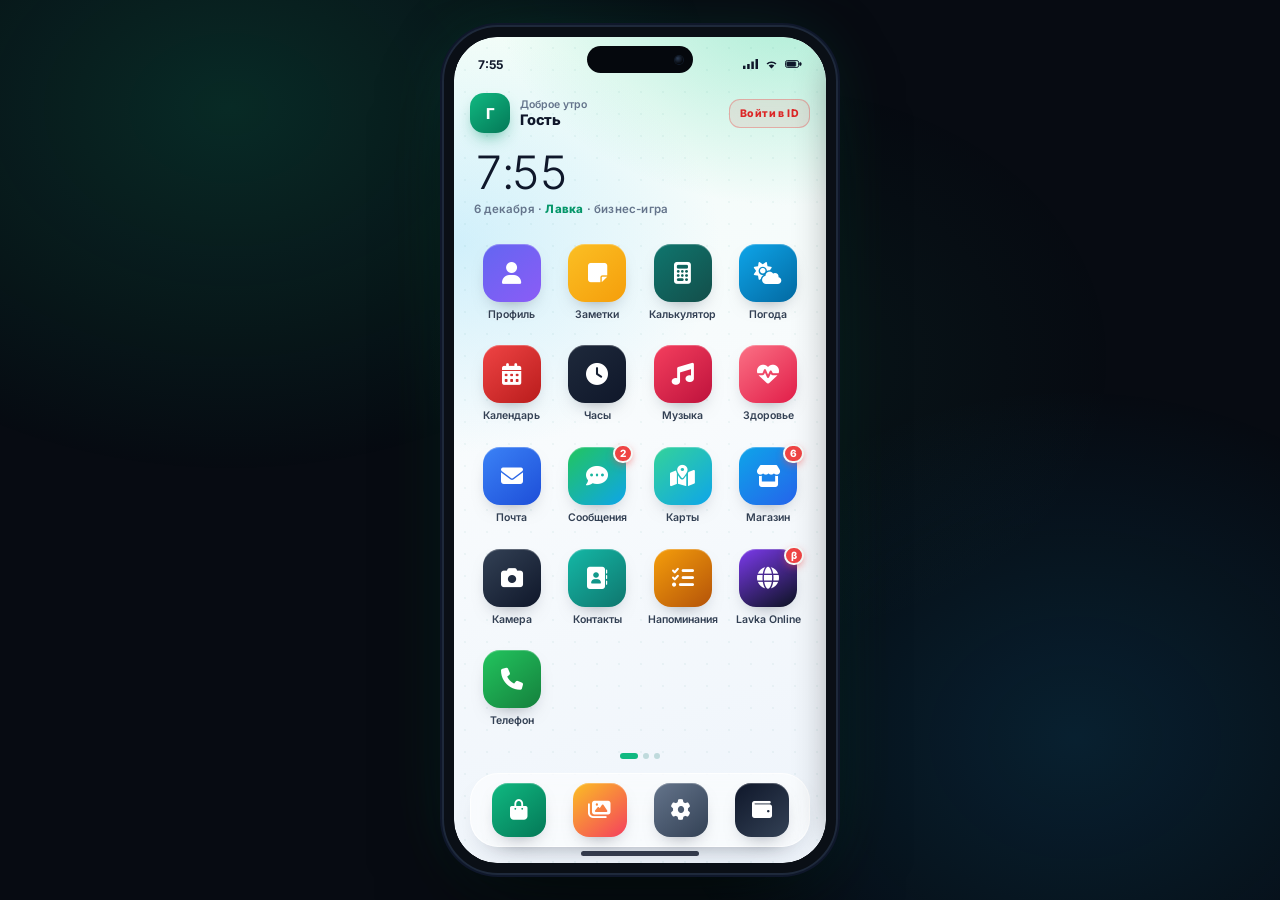
==== commit ee236ae3: "Лавка: приложение Lavka Online (тизер будущего онлайна)" ====
--- a/index.html
+++ b/index.html
@@ -13,9 +13,9 @@
 <link rel="manifest" href="manifest.webmanifest">
 <link rel="stylesheet" href="vendor/fontawesome/css/all.min.css">
 <link rel="stylesheet" href="vendor/fonts/inter.css">
-<link rel="stylesheet" href="css/lavka.css?v=20261180">
-<link rel="stylesheet" href="css/sites-extra.css?v=20261180">
-<link rel="stylesheet" href="css/business.css?v=20261180">
+<link rel="stylesheet" href="css/lavka.css?v=20261182">
+<link rel="stylesheet" href="css/sites-extra.css?v=20261182">
+<link rel="stylesheet" href="css/business.css?v=20261182">
 </head>
 <body>
 <div class="stage">
@@ -82,13 +82,14 @@
 
 <div class="toast" id="toast"></div>
 
-<script src="js/app.js?v=20261180"></script>
-<script src="js/market.js?v=20261180"></script>
-<script src="js/citymap.js?v=20261180"></script>
-<script src="js/apps.js?v=20261180"></script>
-<script src="js/sites-extra.js?v=20261180"></script>
-<script src="js/action.js?v=20261180"></script>
-<script src="js/business.js?v=20261180"></script>
+<script src="js/app.js?v=20261182"></script>
+<script src="js/market.js?v=20261182"></script>
+<script src="js/citymap.js?v=20261182"></script>
+<script src="js/apps.js?v=20261182"></script>
+<script src="js/sites-extra.js?v=20261182"></script>
+<script src="js/sfx.js?v=20261182"></script>
+<script src="js/action.js?v=20261182"></script>
+<script src="js/business.js?v=20261182"></script>
 </body>
 </html>
 
--- a/css/business.css
+++ b/css/business.css
@@ -918,3 +918,99 @@
 .ad-controls button { width: 58px; height: 52px; border: 0; border-radius: 14px; background: rgba(255,255,255,.86); color: #334155; font-size: 16px; box-shadow: 0 5px 14px rgba(15,23,42,.18); backdrop-filter: blur(4px); }
 .ad-controls button.boost { width: 74px; background: #facc15; color: #78350f; font-size: 20px; }
 .ad-controls button:active { transform: scale(.95); }
+
+/* ===== ЕЖЕДНЕВНЫЕ ЗАДАНИЯ И ДОСТИЖЕНИЯ ===== */
+.dl-day { display: flex; flex-direction: column; gap: 4px; padding: 14px 16px; border-radius: 16px;
+  background: linear-gradient(135deg, var(--green), var(--green-d)); color: #fff; margin-bottom: 12px; }
+.dl-day div { display: flex; align-items: baseline; justify-content: space-between; gap: 10px; }
+.dl-day span { font-size: 11px; letter-spacing: .08em; text-transform: uppercase; opacity: .85; }
+.dl-day b { font-size: 16px; }
+.dl-day small { font-size: 11px; opacity: .88; line-height: 1.4; }
+.dl-list { display: flex; flex-direction: column; gap: 10px; }
+.dl-task { background: var(--card); border: 1px solid var(--line); border-radius: 14px; padding: 12px 14px; }
+.dl-task.done { opacity: .7; }
+.dl-top { display: flex; justify-content: space-between; gap: 10px; font-size: 13px; }
+.dl-top b { font-weight: 600; }
+.dl-top span { color: var(--green-d); font-weight: 700; white-space: nowrap; }
+.dl-bar { height: 6px; border-radius: 4px; background: var(--line); margin: 9px 0 7px; overflow: hidden; }
+.dl-bar i { display: block; height: 100%; background: var(--green); border-radius: 4px; transition: width .3s; }
+.dl-foot { display: flex; align-items: center; justify-content: space-between; }
+.dl-foot small { color: var(--muted); font-size: 11px; }
+.dl-claim { border: 0; border-radius: 10px; padding: 7px 14px; font-size: 12px; font-weight: 700;
+  background: var(--green); color: #04130a; }
+.dl-claim:disabled { background: var(--line); color: var(--muted); }
+.dl-ok { font-size: 12px; font-weight: 700; color: var(--green-d); }
+.dl-head { display: flex; justify-content: space-between; align-items: baseline; margin: 18px 0 10px;
+  font-size: 13px; font-weight: 700; }
+.dl-head span { color: var(--muted); font-weight: 500; }
+.ach-grid { display: grid; grid-template-columns: 1fr 1fr; gap: 9px; }
+.ach-card { background: var(--card); border: 1px solid var(--line); border-radius: 14px; padding: 12px;
+  display: flex; flex-direction: column; gap: 4px; opacity: .78; }
+.ach-card.on { opacity: 1; border-color: rgba(16, 185, 129, .45); }
+.ach-ic { width: 28px; height: 28px; border-radius: 9px; display: grid; place-items: center;
+  background: var(--line); color: var(--muted); font-size: 12px; }
+.ach-card.on .ach-ic { background: var(--green-soft); color: var(--green-d); }
+.ach-card b { font-size: 12px; }
+.ach-card small { font-size: 10px; color: var(--muted); line-height: 1.35; }
+.ach-card em { font-style: normal; font-size: 11px; font-weight: 700; color: var(--green-d); margin-top: 2px; }
+body.dark .ach-card.on .ach-ic { background: rgba(16, 185, 129, .18); }
+
+.ads-card { background: var(--card); border: 1px solid var(--line); border-radius: 14px; padding: 13px 14px; margin: 12px 0; }
+.ads-top { display: flex; justify-content: space-between; align-items: baseline; gap: 10px; font-size: 13px; }
+.ads-top b { font-weight: 700; display: flex; align-items: center; gap: 7px; }
+.ads-top b i { color: var(--green-d); }
+.ads-top span { font-size: 11px; color: var(--muted); }
+.ads-card > small { display: block; color: var(--muted); font-size: 11px; line-height: 1.4; margin-top: 3px; }
+.ads-btns { display: grid; grid-template-columns: repeat(3, 1fr); gap: 8px; margin-top: 10px; }
+.ads-btn { border: 1px solid var(--line); background: var(--bg); border-radius: 11px; padding: 8px 6px;
+  font-size: 11px; font-weight: 700; color: inherit; display: flex; flex-direction: column; gap: 2px; align-items: center; }
+.ads-btn span { font-weight: 500; color: var(--muted); font-size: 10px; }
+.ads-btn:active { transform: scale(.97); }
+.ads-on { margin-top: 10px; display: inline-flex; align-items: center; gap: 6px; padding: 6px 10px;
+  border-radius: 10px; background: var(--green-soft); color: var(--green-d); font-size: 11px; font-weight: 700; }
+.rival-card { margin-top: 12px; border-top: 1px dashed var(--line); padding-top: 11px; display: flex; flex-direction: column; gap: 6px; }
+.rival-card b { font-size: 12px; color: #ef4444; display: flex; align-items: center; gap: 6px; }
+.rival-card small { color: var(--muted); font-size: 11px; }
+.ads-btn.fight { align-self: flex-start; flex-direction: row; gap: 6px; padding: 8px 12px;
+  background: rgba(239, 68, 68, .1); border-color: rgba(239, 68, 68, .35); color: #ef4444; }
+body.dark .ads-btn { background: #0f1a2b; }
+body.dark .ads-on { background: rgba(16, 185, 129, .16); }
+
+/* ==== вспышка нового уровня ==== */
+.lv-burst { position: absolute; inset: 0; z-index: 60; pointer-events: none; display: grid; place-items: center; }
+.lv-burst i { width: 120px; height: 120px; border-radius: 50%; border: 3px solid rgba(16, 185, 129, .9);
+  animation: lvRing .9s ease-out forwards; }
+.lv-burst b { position: absolute; font-size: 40px; font-weight: 900; color: #10b981;
+  text-shadow: 0 8px 28px rgba(16, 185, 129, .55); animation: lvTxt 1.1s ease-out forwards; }
+@keyframes lvRing { 0% { transform: scale(.3); opacity: .9; } 100% { transform: scale(2.6); opacity: 0; } }
+@keyframes lvTxt { 0% { transform: scale(.6); opacity: 0; } 25% { transform: scale(1.12); opacity: 1; }
+  100% { transform: scale(1); opacity: 0; } }
+
+/* ===== Lavka Online (тизер) ===== */
+.onl-body { background: radial-gradient(120% 80% at 50% 0%, #241046 0%, #0b1220 55%, #070b14 100%); color: #e2e8f0; }
+.onl-hero { padding: 18px 16px 10px; }
+.onl-chip { display: inline-block; font-size: 10px; font-weight: 800; letter-spacing: .12em; padding: 5px 9px;
+  border-radius: 8px; color: #c4b5fd; background: rgba(124, 58, 237, .22); border: 1px solid rgba(167, 139, 250, .35); }
+.onl-logo { margin-top: 12px; font-size: 40px; line-height: .92; font-weight: 900; letter-spacing: -.03em; color: #fff; }
+.onl-logo b { display: block; font-size: 40px; font-weight: 900; background: linear-gradient(90deg, #a78bfa, #f472b6);
+  -webkit-background-clip: text; background-clip: text; color: transparent; }
+.onl-tag { margin-top: 10px; font-size: 12.5px; line-height: 1.5; color: #94a3b8; }
+.onl-stats { display: grid; grid-template-columns: 1fr 1fr; gap: 10px; padding: 6px 16px 0; }
+.onl-stats div { background: rgba(148, 163, 184, .08); border: 1px solid rgba(148, 163, 184, .16);
+  border-radius: 14px; padding: 11px 12px; }
+.onl-stats b { display: block; font-size: 20px; font-weight: 900; color: #fff; }
+.onl-stats span { font-size: 10.5px; color: #94a3b8; }
+.onl-head { padding: 18px 16px 8px; font-size: 12px; font-weight: 800; letter-spacing: .08em;
+  text-transform: uppercase; color: #7c8aa0; }
+.onl-road { display: flex; flex-direction: column; gap: 8px; padding: 0 16px; }
+.onl-step { display: flex; align-items: center; justify-content: space-between; gap: 10px;
+  background: rgba(15, 23, 42, .7); border: 1px solid rgba(148, 163, 184, .14); border-radius: 14px; padding: 12px; }
+.onl-step b { display: block; font-size: 12.5px; color: #e2e8f0; }
+.onl-step small { display: block; font-size: 10.5px; color: #7c8aa0; margin-top: 2px; line-height: 1.35; }
+.onl-step i { font-style: normal; font-size: 9.5px; font-weight: 800; letter-spacing: .06em; text-transform: uppercase;
+  color: #a78bfa; background: rgba(124, 58, 237, .18); border-radius: 7px; padding: 4px 7px; white-space: nowrap; }
+.onl-join { display: block; width: calc(100% - 32px); margin: 18px 16px 0; height: 50px; border: 0; border-radius: 15px;
+  font-size: 14px; font-weight: 800; color: #0b1220; background: linear-gradient(135deg, #a78bfa, #f472b6); }
+.onl-join.on { background: rgba(167, 139, 250, .18); color: #c4b5fd; border: 1px solid rgba(167, 139, 250, .4); }
+.onl-join:active { transform: scale(.98); }
+.onl-note { padding: 12px 18px 26px; font-size: 10.5px; line-height: 1.5; color: #64748b; text-align: center; }
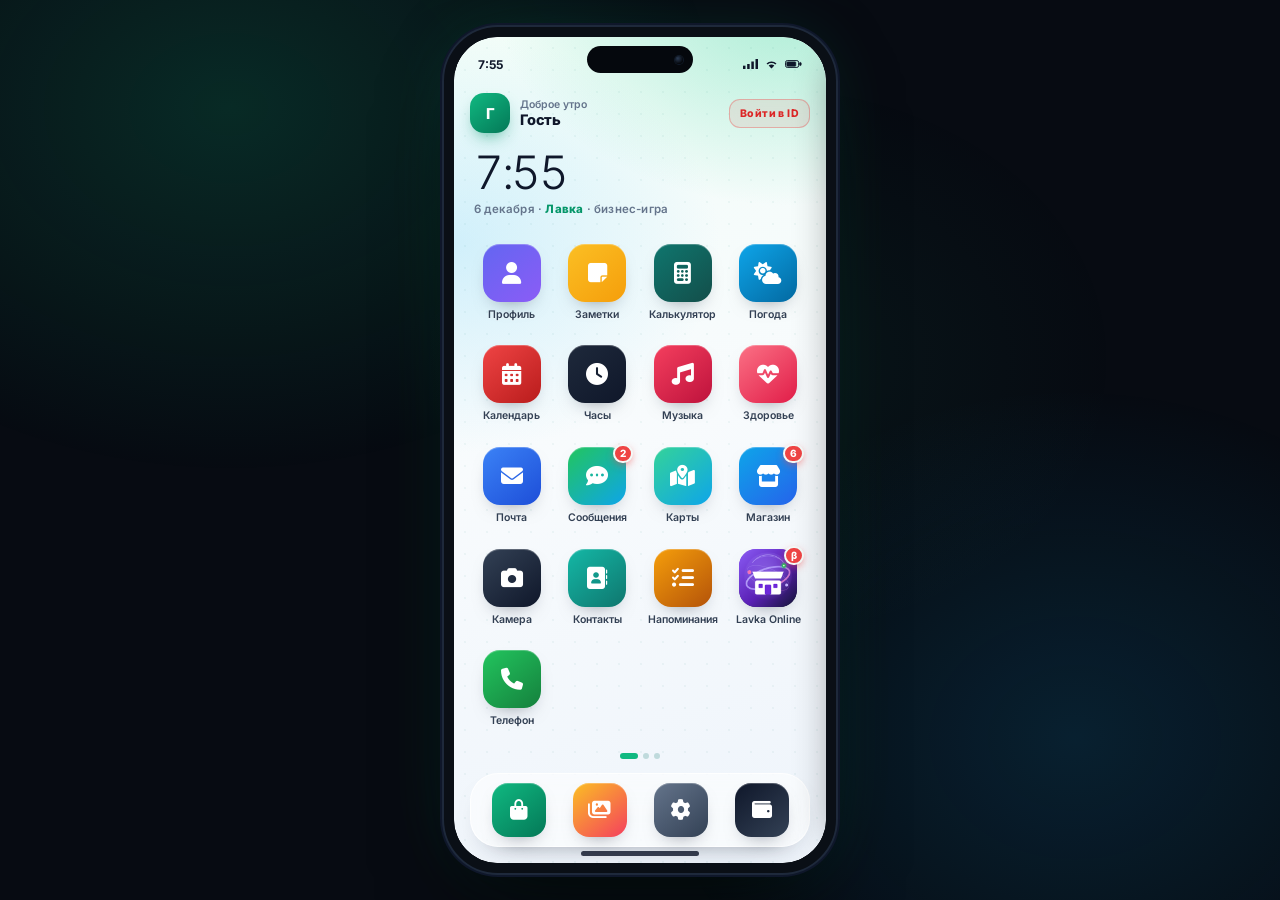
==== commit c3d7b8cd: "Лавка: логотип Lavka Online" ====
--- a/index.html
+++ b/index.html
@@ -13,9 +13,9 @@
 <link rel="manifest" href="manifest.webmanifest">
 <link rel="stylesheet" href="vendor/fontawesome/css/all.min.css">
 <link rel="stylesheet" href="vendor/fonts/inter.css">
-<link rel="stylesheet" href="css/lavka.css?v=20261182">
-<link rel="stylesheet" href="css/sites-extra.css?v=20261182">
-<link rel="stylesheet" href="css/business.css?v=20261182">
+<link rel="stylesheet" href="css/lavka.css?v=20261183">
+<link rel="stylesheet" href="css/sites-extra.css?v=20261183">
+<link rel="stylesheet" href="css/business.css?v=20261183">
 </head>
 <body>
 <div class="stage">
@@ -82,14 +82,14 @@
 
 <div class="toast" id="toast"></div>
 
-<script src="js/app.js?v=20261182"></script>
-<script src="js/market.js?v=20261182"></script>
-<script src="js/citymap.js?v=20261182"></script>
-<script src="js/apps.js?v=20261182"></script>
-<script src="js/sites-extra.js?v=20261182"></script>
-<script src="js/sfx.js?v=20261182"></script>
-<script src="js/action.js?v=20261182"></script>
-<script src="js/business.js?v=20261182"></script>
+<script src="js/app.js?v=20261183"></script>
+<script src="js/market.js?v=20261183"></script>
+<script src="js/citymap.js?v=20261183"></script>
+<script src="js/apps.js?v=20261183"></script>
+<script src="js/sites-extra.js?v=20261183"></script>
+<script src="js/sfx.js?v=20261183"></script>
+<script src="js/action.js?v=20261183"></script>
+<script src="js/business.js?v=20261183"></script>
 </body>
 </html>
 
--- a/css/business.css
+++ b/css/business.css
@@ -1014,3 +1014,12 @@
 .onl-join.on { background: rgba(167, 139, 250, .18); color: #c4b5fd; border: 1px solid rgba(167, 139, 250, .4); }
 .onl-join:active { transform: scale(.98); }
 .onl-note { padding: 12px 18px 26px; font-size: 10.5px; line-height: 1.5; color: #64748b; text-align: center; }
+
+/* логотип в иконке и в шапке Online */
+.app-ic.app-img { padding: 0; overflow: hidden; }
+.app-ic.app-img img { width: 100%; height: 100%; object-fit: cover; display: block; }
+.onl-brand { display: flex; align-items: center; gap: 12px; margin-top: 14px; }
+.onl-brand img { width: 62px; height: 62px; border-radius: 17px; flex: none;
+  box-shadow: 0 12px 26px -12px rgba(124, 58, 237, .9); }
+.onl-brand .onl-logo { margin-top: 0; font-size: 30px; }
+.onl-brand .onl-logo b { font-size: 30px; }
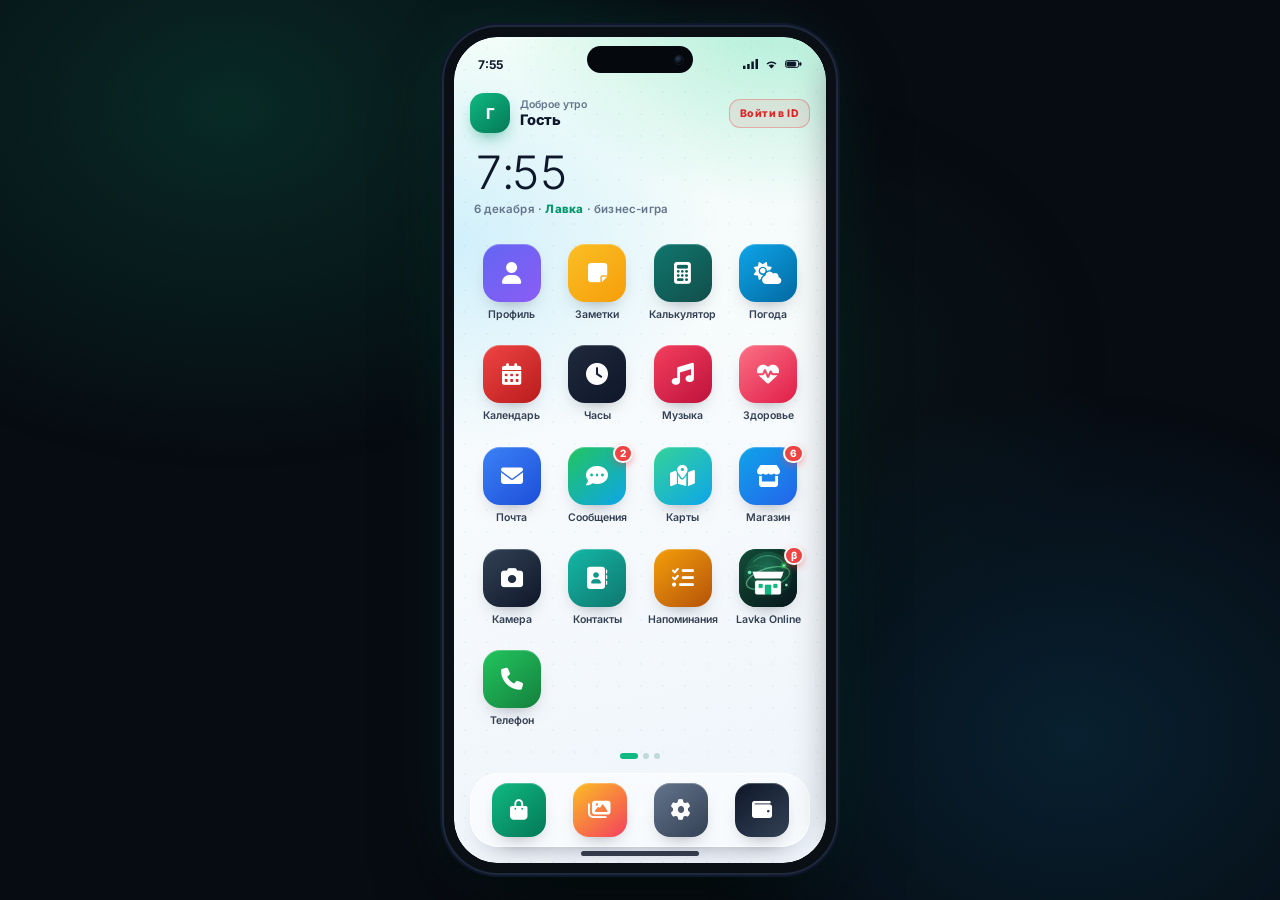
==== commit 09fe5eff: "Lavka Online: зелёная гамма, без выдуманных цифр" ====
--- a/index.html
+++ b/index.html
@@ -13,9 +13,9 @@
 <link rel="manifest" href="manifest.webmanifest">
 <link rel="stylesheet" href="vendor/fontawesome/css/all.min.css">
 <link rel="stylesheet" href="vendor/fonts/inter.css">
-<link rel="stylesheet" href="css/lavka.css?v=20261183">
-<link rel="stylesheet" href="css/sites-extra.css?v=20261183">
-<link rel="stylesheet" href="css/business.css?v=20261183">
+<link rel="stylesheet" href="css/lavka.css?v=20261184">
+<link rel="stylesheet" href="css/sites-extra.css?v=20261184">
+<link rel="stylesheet" href="css/business.css?v=20261184">
 </head>
 <body>
 <div class="stage">
@@ -82,14 +82,14 @@
 
 <div class="toast" id="toast"></div>
 
-<script src="js/app.js?v=20261183"></script>
-<script src="js/market.js?v=20261183"></script>
-<script src="js/citymap.js?v=20261183"></script>
-<script src="js/apps.js?v=20261183"></script>
-<script src="js/sites-extra.js?v=20261183"></script>
-<script src="js/sfx.js?v=20261183"></script>
-<script src="js/action.js?v=20261183"></script>
-<script src="js/business.js?v=20261183"></script>
+<script src="js/app.js?v=20261184"></script>
+<script src="js/market.js?v=20261184"></script>
+<script src="js/citymap.js?v=20261184"></script>
+<script src="js/apps.js?v=20261184"></script>
+<script src="js/sites-extra.js?v=20261184"></script>
+<script src="js/sfx.js?v=20261184"></script>
+<script src="js/action.js?v=20261184"></script>
+<script src="js/business.js?v=20261184"></script>
 </body>
 </html>
 
--- a/css/business.css
+++ b/css/business.css
@@ -987,19 +987,18 @@
   100% { transform: scale(1); opacity: 0; } }
 
 /* ===== Lavka Online (тизер) ===== */
-.onl-body { background: radial-gradient(120% 80% at 50% 0%, #241046 0%, #0b1220 55%, #070b14 100%); color: #e2e8f0; }
+.onl-body { background: radial-gradient(120% 80% at 50% 0%, #0f3d2e 0%, #0b1220 55%, #070b12 100%); color: #e2e8f0; }
 .onl-hero { padding: 18px 16px 10px; }
 .onl-chip { display: inline-block; font-size: 10px; font-weight: 800; letter-spacing: .12em; padding: 5px 9px;
-  border-radius: 8px; color: #c4b5fd; background: rgba(124, 58, 237, .22); border: 1px solid rgba(167, 139, 250, .35); }
-.onl-logo { margin-top: 12px; font-size: 40px; line-height: .92; font-weight: 900; letter-spacing: -.03em; color: #fff; }
-.onl-logo b { display: block; font-size: 40px; font-weight: 900; background: linear-gradient(90deg, #a78bfa, #f472b6);
+  border-radius: 8px; color: #6ee7b7; background: rgba(16, 185, 129, .16); border: 1px solid rgba(52, 211, 153, .35); }
+.onl-brand { display: flex; align-items: center; gap: 12px; margin-top: 14px; }
+.onl-brand img { width: 62px; height: 62px; border-radius: 17px; flex: none;
+  box-shadow: 0 12px 26px -12px rgba(16, 185, 129, .9); }
+.onl-logo { margin-top: 0; font-size: 30px; line-height: .92; font-weight: 900; letter-spacing: -.03em; color: #fff; }
+.onl-logo b { display: block; font-size: 30px; font-weight: 900;
+  background: linear-gradient(90deg, #a7f3d0, #22c55e);
   -webkit-background-clip: text; background-clip: text; color: transparent; }
 .onl-tag { margin-top: 10px; font-size: 12.5px; line-height: 1.5; color: #94a3b8; }
-.onl-stats { display: grid; grid-template-columns: 1fr 1fr; gap: 10px; padding: 6px 16px 0; }
-.onl-stats div { background: rgba(148, 163, 184, .08); border: 1px solid rgba(148, 163, 184, .16);
-  border-radius: 14px; padding: 11px 12px; }
-.onl-stats b { display: block; font-size: 20px; font-weight: 900; color: #fff; }
-.onl-stats span { font-size: 10.5px; color: #94a3b8; }
 .onl-head { padding: 18px 16px 8px; font-size: 12px; font-weight: 800; letter-spacing: .08em;
   text-transform: uppercase; color: #7c8aa0; }
 .onl-road { display: flex; flex-direction: column; gap: 8px; padding: 0 16px; }
@@ -1008,18 +1007,13 @@
 .onl-step b { display: block; font-size: 12.5px; color: #e2e8f0; }
 .onl-step small { display: block; font-size: 10.5px; color: #7c8aa0; margin-top: 2px; line-height: 1.35; }
 .onl-step i { font-style: normal; font-size: 9.5px; font-weight: 800; letter-spacing: .06em; text-transform: uppercase;
-  color: #a78bfa; background: rgba(124, 58, 237, .18); border-radius: 7px; padding: 4px 7px; white-space: nowrap; }
+  color: #6ee7b7; background: rgba(16, 185, 129, .16); border-radius: 7px; padding: 4px 7px; white-space: nowrap; }
 .onl-join { display: block; width: calc(100% - 32px); margin: 18px 16px 0; height: 50px; border: 0; border-radius: 15px;
-  font-size: 14px; font-weight: 800; color: #0b1220; background: linear-gradient(135deg, #a78bfa, #f472b6); }
-.onl-join.on { background: rgba(167, 139, 250, .18); color: #c4b5fd; border: 1px solid rgba(167, 139, 250, .4); }
+  font-size: 14px; font-weight: 800; color: #04130a; background: linear-gradient(135deg, #34d399, #10b981); }
+.onl-join.on { background: rgba(16, 185, 129, .16); color: #6ee7b7; border: 1px solid rgba(52, 211, 153, .4); }
 .onl-join:active { transform: scale(.98); }
 .onl-note { padding: 12px 18px 26px; font-size: 10.5px; line-height: 1.5; color: #64748b; text-align: center; }
 
-/* логотип в иконке и в шапке Online */
+/* логотип в иконке */
 .app-ic.app-img { padding: 0; overflow: hidden; }
 .app-ic.app-img img { width: 100%; height: 100%; object-fit: cover; display: block; }
-.onl-brand { display: flex; align-items: center; gap: 12px; margin-top: 14px; }
-.onl-brand img { width: 62px; height: 62px; border-radius: 17px; flex: none;
-  box-shadow: 0 12px 26px -12px rgba(124, 58, 237, .9); }
-.onl-brand .onl-logo { margin-top: 0; font-size: 30px; }
-.onl-brand .onl-logo b { font-size: 30px; }
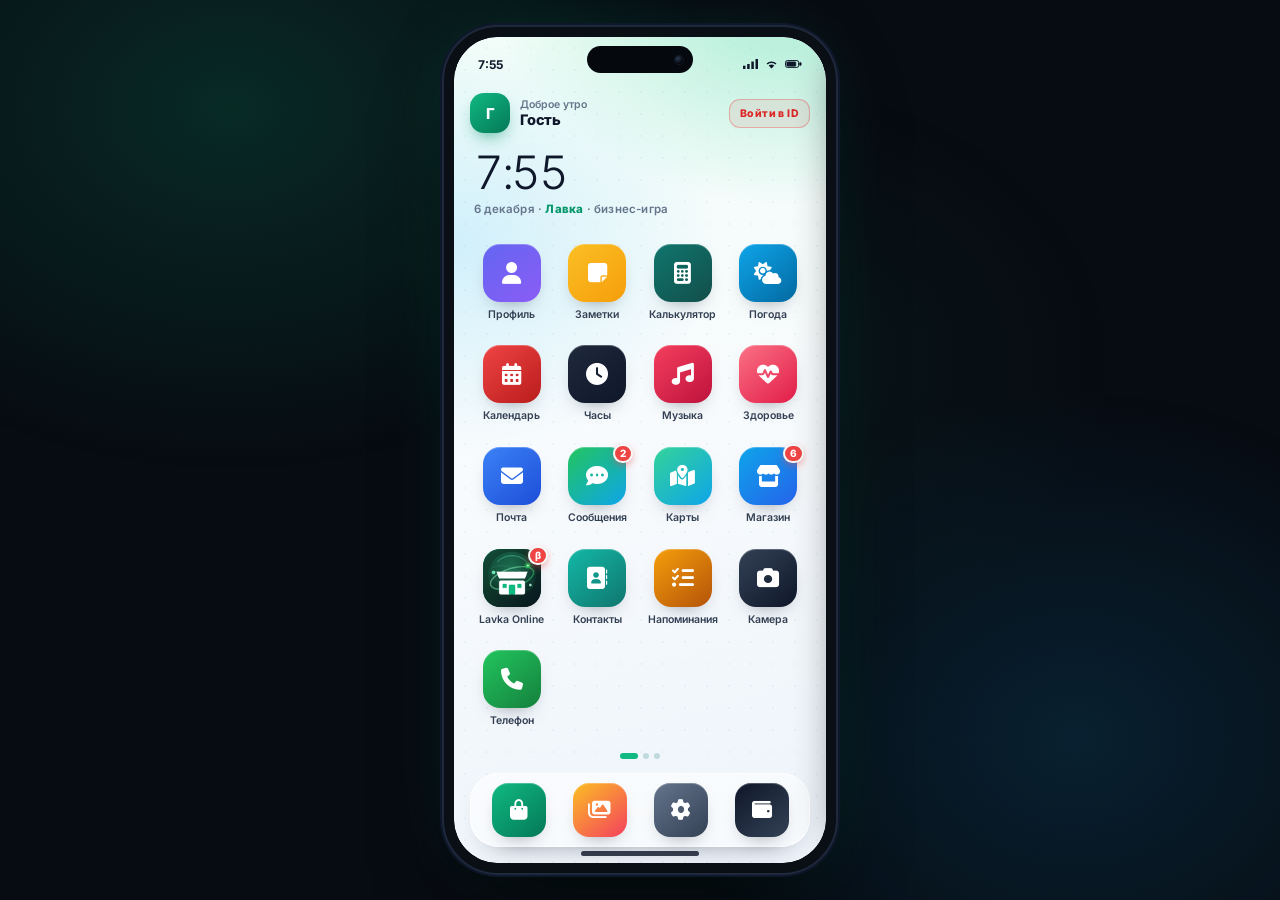
==== commit 1498ea89: "Лавка: рабочие приложения вместо заглушек и налог на точки" ====
--- a/index.html
+++ b/index.html
@@ -13,9 +13,10 @@
 <link rel="manifest" href="manifest.webmanifest">
 <link rel="stylesheet" href="vendor/fontawesome/css/all.min.css">
 <link rel="stylesheet" href="vendor/fonts/inter.css">
-<link rel="stylesheet" href="css/lavka.css?v=20261184">
-<link rel="stylesheet" href="css/sites-extra.css?v=20261184">
-<link rel="stylesheet" href="css/business.css?v=20261184">
+<link rel="stylesheet" href="css/lavka.css?v=20261186">
+<link rel="stylesheet" href="css/sites-extra.css?v=20261186">
+<link rel="stylesheet" href="css/business.css?v=20261186">
+<link rel="stylesheet" href="css/apps-real.css?v=20261186">
 </head>
 <body>
 <div class="stage">
@@ -82,14 +83,16 @@
 
 <div class="toast" id="toast"></div>
 
-<script src="js/app.js?v=20261184"></script>
-<script src="js/market.js?v=20261184"></script>
-<script src="js/citymap.js?v=20261184"></script>
-<script src="js/apps.js?v=20261184"></script>
-<script src="js/sites-extra.js?v=20261184"></script>
-<script src="js/sfx.js?v=20261184"></script>
-<script src="js/action.js?v=20261184"></script>
-<script src="js/business.js?v=20261184"></script>
+<script src="js/app.js?v=20261186"></script>
+<script src="js/market.js?v=20261186"></script>
+<script src="js/citymap.js?v=20261186"></script>
+<script src="js/apps.js?v=20261186"></script>
+<script src="js/sites-extra.js?v=20261186"></script>
+<script src="js/sfx.js?v=20261186"></script>
+<script src="js/apps-real.js?v=20261186"></script>
+<script src="js/apps-real2.js?v=20261186"></script>
+<script src="js/action.js?v=20261186"></script>
+<script src="js/business.js?v=20261186"></script>
 </body>
 </html>
 
--- a/css/sites-extra.css
+++ b/css/sites-extra.css
@@ -595,3 +595,69 @@
 .ap-track { display: flex; gap: 5px; margin: 12px 0 4px; }
 .ap-track span { flex: 1; height: 5px; border-radius: 99px; background: var(--chip); }
 .ap-track span.done { background: var(--green-d); }
+
+/* ===== Lavka Online — сайт-анонс ===== */
+.lo { min-height: 100%; background: radial-gradient(120% 70% at 50% 0%, #0f3d2e 0%, #0b1220 58%, #070b12 100%); color: #e2e8f0; }
+.lo-top { display: flex; align-items: center; gap: 8px; padding: 10px 12px; border-bottom: 1px solid rgba(148, 163, 184, .12);
+  position: sticky; top: 0; z-index: 6; background: rgba(8, 16, 26, .88); flex-wrap: wrap; }
+.lo-logo { display: flex; align-items: center; gap: 7px; border: 0; background: none; color: #fff; font-weight: 900; font-size: 11px; letter-spacing: .01em; }
+.lo-logo img { width: 24px; height: 24px; border-radius: 7px; display: block; }
+.lo-logo b { color: #34d399; font-weight: 900; }
+.lo-nav { display: flex; gap: 2px; margin-left: auto; }
+.lo-tab { border: 0; background: none; color: #94a3b8; font-size: 11px; font-weight: 700; padding: 6px 8px; border-radius: 8px; }
+.lo-tab.on { background: rgba(16, 185, 129, .16); color: #6ee7b7; }
+.lo-badge { display: none; }
+.lo-body { padding: 16px 14px 92px; }
+.lo-hero { display: flex; flex-direction: column; gap: 14px; }
+.lo-kicker { font-size: 10px; letter-spacing: .14em; text-transform: uppercase; color: #6ee7b7; }
+.lo-hero h1 { margin: 8px 0 10px; font-size: 33px; line-height: .98; letter-spacing: -.03em; font-weight: 900; color: #fff; }
+.lo-hero p { color: #94a3b8; font-size: 12.5px; line-height: 1.55; }
+.lo-cta { display: flex; gap: 8px; margin-top: 14px; flex-wrap: wrap; }
+.lo-btn { border: 0; border-radius: 11px; padding: 11px 14px; font-size: 12px; font-weight: 800;
+  color: #04130a; background: linear-gradient(135deg, #34d399, #10b981); }
+.lo-btn.ghost { background: transparent; color: #e2e8f0; border: 1px solid rgba(148, 163, 184, .3); }
+.lo-btn:active { transform: scale(.98); }
+.lo-date { display: flex; align-items: baseline; gap: 8px; margin-top: 14px; }
+.lo-date b { font-size: 19px; font-weight: 900; color: #fff; }
+.lo-date span { font-size: 9.5px; color: #64748b; text-transform: uppercase; letter-spacing: .1em; }
+.lo-hero-map, .lo-mapbig { border-radius: 14px; overflow: hidden; border: 1px solid rgba(148, 163, 184, .16); background: #0b1220; }
+.lo-map { display: block; width: 100%; height: auto; }
+.lo-grid { display: grid; grid-template-columns: 1fr 1fr; gap: 8px; margin-top: 18px; }
+.lo-card { background: rgba(15, 23, 42, .66); border: 1px solid rgba(148, 163, 184, .14); border-radius: 13px; padding: 12px; }
+.lo-card i { width: 28px; height: 28px; border-radius: 9px; display: grid; place-items: center;
+  background: rgba(16, 185, 129, .16); color: #6ee7b7; font-size: 12px; }
+.lo-card b { display: block; margin-top: 8px; font-size: 11.5px; color: #fff; }
+.lo-card span { display: block; margin-top: 3px; font-size: 10.5px; line-height: 1.4; color: #94a3b8; }
+.lo-strip { display: grid; grid-template-columns: 1fr; gap: 8px; margin-top: 14px; }
+.lo-strip div { background: rgba(15, 23, 42, .5); border-radius: 12px; padding: 12px 13px; border: 1px solid rgba(148, 163, 184, .12); }
+.lo-strip b { display: block; font-size: 11px; color: #6ee7b7; }
+.lo-strip span { display: block; margin-top: 3px; font-size: 10.5px; line-height: 1.4; color: #94a3b8; }
+.lo-maptop h2, .lo-roadwrap h2 { margin: 0 0 6px; font-size: 21px; color: #fff; }
+.lo-maptop p, .lo-sub { color: #94a3b8; font-size: 11.5px; line-height: 1.5; }
+.lo-mapbig { margin-top: 12px; }
+.lo-legend { display: flex; gap: 10px; flex-wrap: wrap; margin-top: 10px; font-size: 10px; color: #94a3b8; }
+.lo-legend .dot { display: inline-block; width: 7px; height: 7px; border-radius: 50%; margin-right: 5px; }
+.lo-legend .green { background: #10b981; }
+.lo-legend .white { background: #fff; }
+.lo-legend .blue { background: #0ea5e9; }
+.lo-legend .gray { background: #64748b; }
+.lo-districts { display: grid; grid-template-columns: 1fr 1fr; gap: 8px; margin-top: 14px; }
+.lo-dist { background: rgba(15, 23, 42, .6); border: 1px solid rgba(148, 163, 184, .12); border-radius: 11px;
+  padding: 10px 12px; font-size: 11.5px; color: #e2e8f0; }
+.lo-dist small { display: block; margin-top: 3px; color: #64748b; font-size: 10px; line-height: 1.35; }
+.lo-road { display: flex; flex-direction: column; gap: 8px; margin-top: 14px; }
+.lo-step { display: flex; flex-direction: column; gap: 5px; background: rgba(15, 23, 42, .6);
+  border: 1px solid rgba(148, 163, 184, .12); border-radius: 13px; padding: 12px 13px; }
+.lo-step time { font-size: 10px; font-weight: 800; letter-spacing: .06em; color: #6ee7b7; text-transform: uppercase; }
+.lo-step b { font-size: 12.5px; color: #fff; }
+.lo-step small { display: block; margin-top: 2px; font-size: 10.5px; color: #94a3b8; line-height: 1.4; }
+.lo-step i { align-self: flex-start; font-style: normal; font-size: 9px; font-weight: 800; text-transform: uppercase;
+  letter-spacing: .06em; padding: 4px 7px; border-radius: 6px; background: rgba(148, 163, 184, .12); color: #94a3b8; }
+.lo-step.done i { background: rgba(16, 185, 129, .18); color: #6ee7b7; }
+.lo-step.rel { border-color: rgba(52, 211, 153, .42); }
+.lo-step.rel i { background: #10b981; color: #04130a; }
+.lo-warn { display: flex; gap: 9px; align-items: flex-start; margin-top: 14px; padding: 12px 13px; border-radius: 12px;
+  background: rgba(245, 158, 11, .1); border: 1px solid rgba(245, 158, 11, .25); color: #fbbf24;
+  font-size: 10.5px; line-height: 1.45; }
+.lo-foot { display: flex; justify-content: space-between; gap: 10px; padding: 14px 14px 26px;
+  border-top: 1px solid rgba(148, 163, 184, .1); color: #64748b; font-size: 9.5px; }
--- a/css/business.css
+++ b/css/business.css
@@ -1017,3 +1017,17 @@
 /* логотип в иконке */
 .app-ic.app-img { padding: 0; overflow: hidden; }
 .app-ic.app-img img { width: 100%; height: 100%; object-fit: cover; display: block; }
+
+/* налог на точки */
+.tax-card { background: var(--card); border: 1px solid var(--line); border-radius: 14px; padding: 13px 14px; margin: 12px 0; }
+.tax-card.bad { border-color: rgba(239, 68, 68, .45); background: rgba(239, 68, 68, .06); }
+.tax-top { display: flex; justify-content: space-between; align-items: baseline; gap: 10px; font-size: 13px; }
+.tax-top b { display: flex; align-items: center; gap: 7px; font-weight: 700; }
+.tax-top b i { color: #f59e0b; }
+.tax-top span { font-weight: 800; color: #f59e0b; }
+.tax-card.bad .tax-top span { color: #ef4444; }
+.tax-card > small { display: block; margin-top: 4px; font-size: 11px; line-height: 1.4; color: var(--muted); }
+.tax-btn { margin-top: 10px; border: 0; border-radius: 10px; padding: 9px 14px; font-size: 12px; font-weight: 800;
+  background: #f59e0b; color: #3b2404; }
+.tax-btn:active { transform: scale(.97); }
+body.dark .tax-card { background: #0f1a2b; }
--- a/css/apps-real.css
+++ b/css/apps-real.css
@@ -0,0 +1,159 @@
+/* Рабочие приложения: контакты, напоминания, переводчик, подкасты, игры, пульт, камера, файлы, диктофон */
+
+/* общий лист */
+.ar-sheet { position: absolute; inset: 0; z-index: 70; background: rgba(8, 14, 22, .72); display: grid; place-items: center; padding: 18px; }
+.ar-sheet-in { width: 100%; background: var(--card); border-radius: 20px; padding: 18px; border: 1px solid var(--line); }
+.ar-prev { width: 100%; aspect-ratio: 4 / 3; border-radius: 14px; }
+.ar-prev-cap { margin-top: 10px; font-size: 12px; color: var(--muted); text-align: center; }
+
+/* контакты */
+.ct-search { display: flex; align-items: center; gap: 8px; padding: 10px 12px; margin: 12px 0; border-radius: 14px;
+  background: var(--card); border: 1px solid var(--line); }
+.ct-search i { color: var(--muted); font-size: 13px; }
+.ct-search input { flex: 1; border: 0; background: none; outline: none; font-size: 13px; color: inherit; }
+.ct-row { display: flex; align-items: center; gap: 12px; padding: 11px 12px; margin-bottom: 8px; border-radius: 14px;
+  background: var(--card); border: 1px solid var(--line); }
+.ct-ava { width: 38px; height: 38px; border-radius: 50%; display: grid; place-items: center; color: #fff; font-weight: 800; font-size: 14px; flex: none; }
+.ct-main { flex: 1; min-width: 0; }
+.ct-main b { display: block; font-size: 13px; }
+.ct-main small { display: block; font-size: 11px; color: var(--muted); margin-top: 2px; }
+.ct-call { width: 36px; height: 36px; border-radius: 12px; border: 0; background: var(--green-soft); color: var(--green-d); font-size: 13px; }
+.ct-empty { padding: 26px; text-align: center; color: var(--muted); font-size: 12px; }
+
+/* напоминания */
+.rm-form { display: flex; gap: 8px; margin: 12px 0; }
+.rm-form input { flex: 1; padding: 12px 14px; border-radius: 13px; border: 1px solid var(--line); background: var(--card);
+  font-size: 13px; color: inherit; outline: none; }
+.rm-form button { width: 46px; border: 0; border-radius: 13px; background: var(--green); color: #04130a; font-size: 15px; }
+.rm-row { display: flex; align-items: center; gap: 10px; padding: 11px 12px; margin-bottom: 8px; border-radius: 14px;
+  background: var(--card); border: 1px solid var(--line); }
+.rm-row.done { opacity: .6; }
+.rm-row.done b { text-decoration: line-through; }
+.rm-check { width: 30px; height: 30px; border-radius: 50%; border: 1px solid var(--line); background: none; color: var(--green-d); font-size: 12px; }
+.rm-main { flex: 1; min-width: 0; }
+.rm-main b { display: block; font-size: 13px; font-weight: 600; }
+.rm-main small { display: block; font-size: 10.5px; color: var(--muted); margin-top: 2px; }
+.rm-del { border: 0; background: none; color: var(--muted); font-size: 13px; }
+.rm-empty { padding: 34px 20px; text-align: center; color: var(--muted); }
+.rm-empty i { font-size: 30px; display: block; margin-bottom: 10px; }
+.rm-empty b { display: block; color: inherit; font-size: 14px; }
+.rm-empty small { display: block; font-size: 11.5px; margin-top: 4px; }
+
+/* переводчик */
+.tr-switch { display: flex; gap: 6px; margin: 12px 0; }
+.tr-switch button { flex: 1; padding: 9px 8px; border-radius: 11px; border: 1px solid var(--line); background: var(--card);
+  font-size: 11.5px; font-weight: 700; color: var(--muted); }
+.tr-switch button.on { background: var(--green-soft); border-color: rgba(16,185,129,.4); color: var(--green-d); }
+.tr-in { width: 100%; padding: 13px; border-radius: 14px; border: 1px solid var(--line); background: var(--card);
+  font-size: 13px; color: inherit; resize: none; outline: none; font-family: inherit; }
+.tr-out { margin-top: 10px; min-height: 76px; padding: 13px; border-radius: 14px; background: var(--green-soft);
+  border: 1px solid rgba(16,185,129,.25); font-size: 13px; line-height: 1.5; color: inherit; }
+.tr-hint { color: var(--muted); font-size: 12px; }
+.tr-actions { display: flex; gap: 8px; margin-top: 12px; }
+.tr-actions .btn { flex: 1; }
+.tr-note { margin-top: 12px; font-size: 10.5px; color: var(--muted); text-align: center; }
+
+/* подкасты */
+.pd-row { display: flex; align-items: center; gap: 11px; padding: 12px; margin-bottom: 8px; border-radius: 14px;
+  background: var(--card); border: 1px solid var(--line); }
+.pd-row.on { border-color: rgba(16,185,129,.45); }
+.pd-play { width: 38px; height: 38px; border-radius: 50%; border: 0; background: var(--green); color: #04130a; font-size: 12px; flex: none; }
+.pd-main { flex: 1; min-width: 0; }
+.pd-main b { display: block; font-size: 12.5px; }
+.pd-main small { display: block; font-size: 10.5px; color: var(--muted); margin-top: 2px; }
+.pd-bar { height: 4px; border-radius: 3px; background: var(--line); margin-top: 8px; overflow: hidden; }
+.pd-bar i { display: block; height: 100%; background: var(--green); }
+.pd-time { font-size: 10.5px; color: var(--muted); flex: none; }
+
+/* игра */
+.gm-head { display: grid; grid-template-columns: repeat(3, 1fr); gap: 8px; margin: 12px 0; }
+.gm-head div { background: var(--card); border: 1px solid var(--line); border-radius: 13px; padding: 10px; text-align: center; }
+.gm-head b { display: block; font-size: 19px; }
+.gm-head span { display: block; font-size: 10px; color: var(--muted); text-transform: uppercase; letter-spacing: .06em; }
+.gm-grid { display: grid; grid-template-columns: repeat(3, 1fr); gap: 8px; }
+.gm-cell { aspect-ratio: 1; border-radius: 14px; border: 1px solid var(--line); background: var(--card); transition: background .12s, transform .12s; }
+.gm-cell.on { background: var(--green); transform: scale(.96); }
+.gm-bar { height: 5px; border-radius: 3px; background: var(--line); margin: 12px 0; overflow: hidden; }
+.gm-bar i { display: block; height: 100%; background: var(--green); transition: width .3s linear; }
+.gm-start { width: 100%; }
+.gm-note { margin-top: 10px; font-size: 10.5px; color: var(--muted); text-align: center; line-height: 1.45; }
+
+/* пульт */
+.rc-tv { position: relative; border-radius: 18px; padding: 16px; background: #0b1220; border: 1px solid var(--line);
+  display: flex; align-items: center; justify-content: space-between; gap: 12px; margin: 12px 0; }
+.rc-screen { display: flex; align-items: center; gap: 12px; color: #64748b; }
+.rc-tv.on .rc-screen { color: #e2e8f0; }
+.rc-screen i { font-size: 26px; }
+.rc-tv.on .rc-screen i { color: #34d399; }
+.rc-screen b { display: block; font-size: 14px; color: inherit; }
+.rc-screen small { display: block; font-size: 10.5px; color: #64748b; margin-top: 2px; }
+.rc-power { width: 44px; height: 44px; border-radius: 50%; border: 0; background: #1e293b; color: #f87171; font-size: 15px; }
+.rc-tv.on .rc-power { background: rgba(16,185,129,.18); color: #34d399; }
+.rc-row { display: flex; align-items: center; justify-content: space-between; padding: 12px 13px; margin-bottom: 8px;
+  border-radius: 13px; background: var(--card); border: 1px solid var(--line); font-size: 12.5px; }
+.rc-vol, .rc-ch { display: flex; align-items: center; gap: 8px; }
+.rc-vol button, .rc-ch button { width: 30px; height: 30px; border-radius: 9px; border: 1px solid var(--line);
+  background: var(--bg); color: inherit; font-size: 14px; }
+.rc-vol b, .rc-ch b { font-size: 12.5px; min-width: 34px; text-align: center; }
+.rc-tiles { display: grid; grid-template-columns: 1fr 1fr; gap: 8px; }
+.rc-tile { border: 1px solid var(--line); background: var(--card); border-radius: 14px; padding: 13px; display: flex;
+  flex-direction: column; align-items: center; gap: 4px; color: var(--muted); }
+.rc-tile.on { border-color: rgba(16,185,129,.45); color: var(--green-d); background: var(--green-soft); }
+.rc-tile i { font-size: 17px; }
+.rc-tile span { font-size: 11px; }
+.rc-tile b { font-size: 10.5px; text-transform: uppercase; letter-spacing: .05em; }
+
+/* камера */
+.cm-view { position: relative; border-radius: 18px; overflow: hidden; aspect-ratio: 3 / 4; margin: 12px 0;
+  background: linear-gradient(150deg, #0f766e, #0f172a 55%, #312e81); display: grid; place-items: center; }
+.cm-frame { position: absolute; inset: 18px; border: 2px dashed rgba(255,255,255,.28); border-radius: 14px; }
+.cm-hint { position: absolute; bottom: 92px; font-size: 11px; color: rgba(255,255,255,.7); }
+.cm-shutter { position: absolute; bottom: 18px; width: 62px; height: 62px; border-radius: 50%;
+  border: 4px solid rgba(255,255,255,.85); background: #fff; }
+.cm-shutter:active { transform: scale(.94); }
+.cm-title { font-size: 11px; font-weight: 700; letter-spacing: .08em; text-transform: uppercase; color: var(--muted); margin: 6px 0 10px; }
+.cm-grid { display: grid; grid-template-columns: repeat(3, 1fr); gap: 6px; }
+.cm-shot { aspect-ratio: 1; border-radius: 11px; border: 0; }
+.cm-empty { grid-column: 1 / -1; padding: 22px; text-align: center; color: var(--muted); font-size: 12px; }
+
+/* файлы */
+.fl-search { display: flex; align-items: center; gap: 8px; padding: 10px 12px; margin: 12px 0; border-radius: 13px;
+  background: var(--card); border: 1px solid var(--line); }
+.fl-search i { color: var(--muted); font-size: 12px; }
+.fl-search input { flex: 1; border: 0; background: none; outline: none; font-size: 12.5px; color: inherit; }
+.fl-chips { display: flex; gap: 6px; flex-wrap: wrap; margin-bottom: 10px; }
+.fl-chip { border: 1px solid var(--line); background: var(--card); border-radius: 9px; padding: 6px 10px;
+  font-size: 11px; font-weight: 600; color: var(--muted); }
+.fl-chip.on { background: var(--green-soft); border-color: rgba(16,185,129,.4); color: var(--green-d); }
+.fl-row { display: flex; align-items: center; gap: 10px; width: 100%; text-align: left; padding: 11px 12px;
+  margin-bottom: 7px; border-radius: 13px; background: var(--card); border: 1px solid var(--line); color: inherit; }
+.fl-ic { width: 34px; height: 34px; border-radius: 10px; display: grid; place-items: center;
+  background: var(--green-soft); color: var(--green-d); font-size: 13px; flex: none; }
+.fl-main { flex: 1; min-width: 0; }
+.fl-main b { display: block; font-size: 12px; font-weight: 600; overflow: hidden; text-overflow: ellipsis; white-space: nowrap; }
+.fl-main small { display: block; font-size: 10.5px; color: var(--muted); margin-top: 2px; }
+.fl-arr { font-size: 10px; color: var(--muted); }
+.fl-empty { padding: 24px; text-align: center; color: var(--muted); font-size: 12px; }
+.fl-prev i { font-size: 30px; color: var(--green-d); }
+.fl-prev b { display: block; margin-top: 8px; font-size: 14px; word-break: break-word; }
+.fl-prev small { display: block; margin-top: 3px; color: var(--muted); font-size: 11px; }
+.fl-prev p { margin: 12px 0 16px; font-size: 12.5px; line-height: 1.55; color: inherit; }
+
+/* диктофон */
+.vr-rec { display: flex; flex-direction: column; align-items: center; gap: 6px; padding: 18px 0 14px; }
+.vr-btn { width: 74px; height: 74px; border-radius: 50%; border: 3px solid rgba(239,68,68,.35); background: #ef4444;
+  color: #fff; font-size: 24px; }
+.vr-btn.on { background: #7f1d1d; border-color: #ef4444; animation: vrPulse 1.2s ease-in-out infinite; }
+@keyframes vrPulse { 0%, 100% { box-shadow: 0 0 0 0 rgba(239,68,68,.5); } 50% { box-shadow: 0 0 0 16px rgba(239,68,68,0); } }
+.vr-rec b { font-size: 22px; }
+.vr-rec span { font-size: 11px; color: var(--muted); }
+.vr-row { display: flex; align-items: center; gap: 10px; padding: 11px 12px; margin-bottom: 8px; border-radius: 13px;
+  background: var(--card); border: 1px solid var(--line); }
+.vr-play { width: 34px; height: 34px; border-radius: 50%; border: 0; background: var(--green); color: #04130a; font-size: 11px; }
+.vr-main { flex: 1; min-width: 0; }
+.vr-main b { display: block; font-size: 12px; }
+.vr-main small { display: block; font-size: 10.5px; color: var(--muted); margin-top: 2px; }
+.vr-bar { height: 4px; border-radius: 3px; background: var(--line); margin-top: 7px; overflow: hidden; }
+.vr-bar i { display: block; height: 100%; background: var(--green); }
+.vr-del { border: 0; background: none; color: var(--muted); font-size: 12px; }
+.vr-empty { padding: 22px; text-align: center; color: var(--muted); font-size: 12px; }
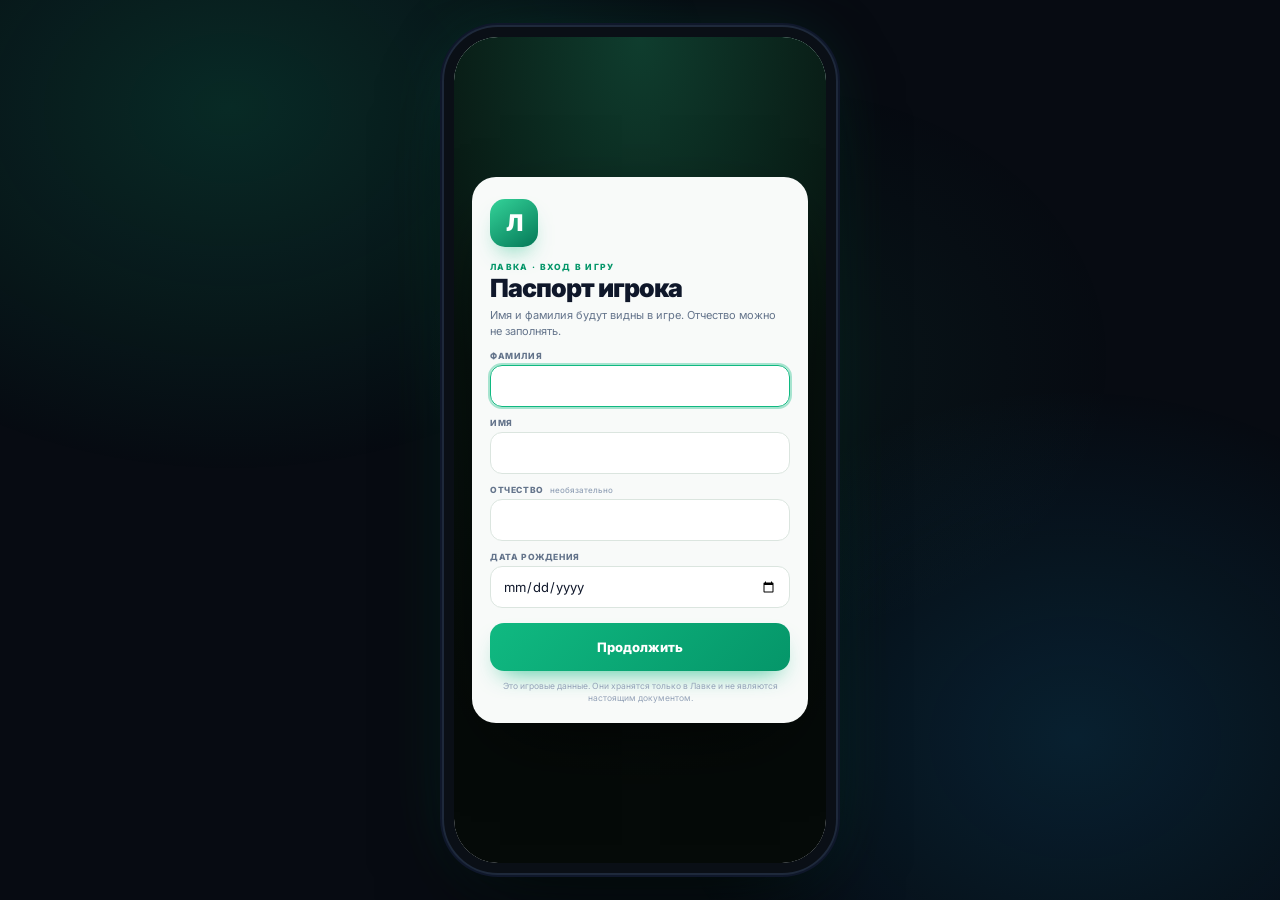
==== commit b4915994: "Лавка: выложен обновлённый код (growth, exchange, native)" ====
--- a/index.html
+++ b/index.html
@@ -2,21 +2,24 @@
 <html lang="ru">
 <head>
 <meta charset="UTF-8">
-<meta name="viewport" content="width=device-width, initial-scale=1.0, viewport-fit=cover, user-scalable=no">
+  <meta name="viewport" content="width=device-width, initial-scale=1.0, viewport-fit=cover, user-scalable=no">
 <meta name="apple-mobile-web-app-capable" content="yes">
 <meta name="apple-mobile-web-app-title" content="Лавка">
 <meta name="apple-mobile-web-app-status-bar-style" content="black-translucent">
 <meta name="theme-color" content="#10b981">
+<script>if (location.protocol === 'file:') document.documentElement.classList.add('native-app');</script>
 <title>Лавка</title>
 <link rel="icon" type="image/png" sizes="192x192" href="icons/icon-192.png">
 <link rel="apple-touch-icon" sizes="180x180" href="icons/apple-touch-icon.png">
 <link rel="manifest" href="manifest.webmanifest">
 <link rel="stylesheet" href="vendor/fontawesome/css/all.min.css">
 <link rel="stylesheet" href="vendor/fonts/inter.css">
-<link rel="stylesheet" href="css/lavka.css?v=20261186">
-<link rel="stylesheet" href="css/sites-extra.css?v=20261186">
-<link rel="stylesheet" href="css/business.css?v=20261186">
-<link rel="stylesheet" href="css/apps-real.css?v=20261186">
+<link rel="stylesheet" href="css/lavka.css?v=20261198">
+<link rel="stylesheet" href="css/sites-extra.css?v=20261198">
+    <link rel="stylesheet" href="css/business.css?v=20261198">
+    <link rel="stylesheet" href="css/growth.css?v=20261198">
+    <link rel="stylesheet" href="css/native.css?v=20261198">
+    <link rel="stylesheet" href="css/apps-real.css?v=20261198">
 </head>
 <body>
 <div class="stage">
@@ -69,7 +72,7 @@
     <div class="tutorial hidden" id="tutorial">
       <div class="tut-spot" id="tut-spot"></div>
       <div class="tut-card" id="tut-card">
-        <p class="tut-step" id="tut-step">1 / 5</p>
+        <p class="tut-step" id="tut-step">1 / 7</p>
         <p class="tut-title" id="tut-title"></p>
         <p class="tut-text" id="tut-text"></p>
         <div class="tut-actions">
@@ -83,16 +86,19 @@
 
 <div class="toast" id="toast"></div>
 
-<script src="js/app.js?v=20261186"></script>
-<script src="js/market.js?v=20261186"></script>
-<script src="js/citymap.js?v=20261186"></script>
-<script src="js/apps.js?v=20261186"></script>
-<script src="js/sites-extra.js?v=20261186"></script>
-<script src="js/sfx.js?v=20261186"></script>
-<script src="js/apps-real.js?v=20261186"></script>
-<script src="js/apps-real2.js?v=20261186"></script>
-<script src="js/action.js?v=20261186"></script>
-<script src="js/business.js?v=20261186"></script>
+<script src="js/app.js?v=20261198"></script>
+<script src="js/market.js?v=20261198"></script>
+<script src="js/citymap.js?v=20261198"></script>
+<script src="js/apps.js?v=20261198"></script>
+<script src="js/sites-extra.js?v=20261198"></script>
+<script src="js/sfx.js?v=20261198"></script>
+<script src="js/apps-real.js?v=20261198"></script>
+<script src="js/apps-real2.js?v=20261198"></script>
+<script src="js/action.js?v=20261198"></script>
+    <script src="js/business.js?v=20261198"></script>
+    <script src="js/growth.js?v=20261198"></script>
+    <script src="js/exchange.js?v=20261198"></script>
+
 </body>
 </html>
 
@@ -103,3 +109,6 @@
 
 
 
+
+
+
--- a/css/lavka.css
+++ b/css/lavka.css
@@ -1578,3 +1578,23 @@
 }
 
 .web-exit { background: #fee2e2 !important; color: #b91c1c !important; }
+
+/* паспорт игрока */
+.passport-screen { position: absolute; inset: 0; z-index: 120; display: flex; align-items: flex-start; justify-content: center;
+  padding: 24px 18px; overflow: auto; background: radial-gradient(120% 90% at 50% 0%, #0f3d2e 0%, #07120e 58%, #050a08 100%); }
+.passport-card { width: 100%; max-width: 360px; margin: auto 0; background: #f8faf9; color: #0f172a;
+  border-radius: 24px; padding: 22px 18px 18px; box-shadow: 0 30px 80px -28px rgba(0,0,0,.85); }
+.passport-mark { width: 48px; height: 48px; border-radius: 15px; display: grid; place-items: center;
+  background: linear-gradient(145deg,#34d399,#047857); color: #fff; font-size: 23px; font-weight: 900;
+  box-shadow: 0 12px 24px -12px rgba(16,185,129,.8); }
+.passport-kicker { margin-top: 15px; font-size: 8.5px; letter-spacing: .16em; text-transform: uppercase; color: #059669; font-weight: 800; }
+.passport-card h2 { margin-top: 3px; font-size: 25px; line-height: 1.05; letter-spacing: -.04em; font-weight: 900; }
+.passport-sub { margin-top: 7px; font-size: 11px; line-height: 1.45; color: #64748b; }
+.passport-label { display: block; margin-top: 11px; font-size: 8.5px; letter-spacing: .07em; text-transform: uppercase; color: #64748b; font-weight: 800; }
+.passport-label span { margin-left: 4px; font-size: 8px; letter-spacing: 0; text-transform: none; color: #94a3b8; font-weight: 500; }
+.passport-label .field { width: 100%; margin-top: 4px; height: 42px; border-radius: 12px; border: 1px solid #dbe5df;
+  background: #fff; color: #0f172a; font-size: 13px; padding: 0 12px; }
+.passport-label .field:focus { outline: 2px solid rgba(16,185,129,.35); border-color: #10b981; }
+.passport-card .btn { margin-top: 15px; height: 48px; border-radius: 14px; font-size: 13px; }
+.passport-cancel { display: block; width: 100%; margin-top: 7px; border: 0; background: none; color: #94a3b8; font-size: 11px; padding: 6px; }
+.passport-note { margin-top: 10px; font-size: 8.5px; line-height: 1.4; color: #94a3b8; text-align: center; }
--- a/css/sites-extra.css
+++ b/css/sites-extra.css
@@ -661,3 +661,717 @@
   font-size: 10.5px; line-height: 1.45; }
 .lo-foot { display: flex; justify-content: space-between; gap: 10px; padding: 14px 14px 26px;
   border-top: 1px solid rgba(148, 163, 184, .1); color: #64748b; font-size: 9.5px; }
+
+/* ============================================================
+   РЕКЛАМА В БРАУЗЕРЕ
+   ============================================================ */
+.web-ad-slot { padding: 10px 14px 0; }
+.web-start .web-ad-slot { padding: 10px 0 0; }
+.web-site > .web-ad-slot { padding: 10px 14px 0; }
+.web-site-custom > .web-ad-slot { padding: 10px 14px 12px; }
+.kv-body .web-ad-slot, .g24-body .web-ad-slot, .pt-body .web-ad-slot { padding: 10px 0 0; }
+
+.web-ad-mark {
+  display: inline-block; flex: 0 0 auto;
+  font-size: 7.5px; font-weight: 800; letter-spacing: .04em; text-transform: uppercase;
+  padding: 2px 4px; border-radius: 4px;
+  background: rgba(15, 23, 42, .07); color: #64748b;
+}
+body.dark .web-ad-mark { background: rgba(148, 163, 184, .14); color: #94a3b8; }
+
+.web-ad-legal {
+  display: block; margin-top: 5px;
+  font-size: 6.5px; line-height: 1.3; letter-spacing: .01em;
+  color: rgba(100, 116, 139, .7);
+}
+
+.web-ad-modern {
+  position: relative; overflow: hidden;
+  display: block; width: 100%; text-align: left; font-family: inherit;
+  border: none; border-radius: 18px; padding: 13px 14px;
+  color: #fff; cursor: pointer;
+  background: linear-gradient(135deg, var(--ad-accent, #10b981), #0f172a 125%);
+  box-shadow: 0 8px 20px rgba(15, 23, 42, .18);
+}
+.web-ad-modern::after {
+  content: ''; position: absolute; right: -46px; top: -58px;
+  width: 150px; height: 150px; border-radius: 50%;
+  background: rgba(255, 255, 255, .14);
+}
+.web-ad-modern::before {
+  content: ''; position: absolute; right: 24px; bottom: -40px;
+  width: 96px; height: 96px; border-radius: 50%;
+  background: rgba(255, 255, 255, .07);
+}
+.web-ad-modern .web-ad-mark { position: relative; z-index: 1; background: rgba(255, 255, 255, .2); color: #fff; }
+.web-ad-row { position: relative; z-index: 1; display: flex; align-items: center; justify-content: space-between; gap: 8px; }
+.web-ad-brand { display: inline-flex; align-items: center; gap: 5px; font-size: 8.5px; font-weight: 800; letter-spacing: .07em; text-transform: uppercase; opacity: .95; }
+.web-ad-brand i { font-size: 10px; }
+.web-ad-title { position: relative; z-index: 1; display: block; margin: 7px 0 4px; font-size: 15.5px; font-weight: 900; line-height: 1.2; letter-spacing: -.3px; }
+.web-ad-text { position: relative; z-index: 1; display: block; font-size: 9.5px; line-height: 1.45; color: rgba(255, 255, 255, .86); }
+.web-ad-cta {
+  position: relative; z-index: 1; display: inline-flex; align-items: center; gap: 5px;
+  margin-top: 9px; padding: 6px 10px; border-radius: 9px;
+  background: #fff; color: #0f172a; font-size: 9px; font-weight: 800;
+}
+.web-ad-cta i { font-size: 8px; }
+.web-ad-modern .web-ad-legal { position: relative; z-index: 1; color: rgba(255, 255, 255, .55); }
+
+.web-ad-strip {
+  position: relative;
+  display: flex; align-items: center; gap: 8px; width: 100%;
+  text-align: left; font-family: inherit; cursor: pointer;
+  background: var(--card); border: 1px dashed var(--line); border-radius: 13px;
+  padding: 9px 10px; color: var(--text);
+}
+.web-ad-strip-main { flex: 1; min-width: 0; }
+.web-ad-strip-main b { display: block; font-size: 10.5px; font-weight: 800; line-height: 1.25; }
+.web-ad-strip-main span { display: block; margin-top: 1px; font-size: 8.5px; color: var(--muted); line-height: 1.35; }
+.web-ad-strip > i { color: var(--muted); font-size: 8px; flex: 0 0 auto; }
+.web-ad-strip .web-ad-legal { position: absolute; right: 9px; bottom: 2px; margin: 0; font-size: 5.5px; opacity: .55; }
+
+.web-ad-text {
+  position: relative;
+  display: block; width: 100%; text-align: left; font-family: inherit; cursor: pointer;
+  background: transparent; border: none; border-top: 1px solid var(--line); border-bottom: 1px solid var(--line);
+  padding: 10px 0; margin: 8px 0; color: var(--text);
+}
+.web-ad-text .web-ad-mark { margin-bottom: 4px; }
+.web-ad-text b { display: block; font-size: 12px; font-weight: 800; color: var(--green-d); line-height: 1.3; }
+.web-ad-url { display: block; margin-top: 1px; font-size: 8px; color: var(--green-d); opacity: .85; }
+.web-ad-text-line { display: block; margin-top: 3px; font-size: 9px; color: var(--muted); line-height: 1.4; }
+
+.web-ad-old {
+  position: relative; display: block; width: 100%; cursor: pointer;
+  font-family: "Times New Roman", Times, serif; text-align: center;
+  background: #fffbe0; color: #000080;
+  border: 3px ridge #c0c0c0; padding: 9px 8px 7px;
+  box-shadow: inset 0 0 0 1px #fff;
+}
+.web-ad-old-tag {
+  position: absolute; left: 2px; top: 2px;
+  font: 6.5px Arial, sans-serif; letter-spacing: .02em;
+  background: #000080; color: #fff; padding: 1px 3px;
+}
+.web-ad-old-new {
+  position: absolute; right: 3px; top: 1px;
+  font: 700 10px Arial, sans-serif; color: #e00;
+  animation: webAdBlink 1.1s steps(2, start) infinite;
+}
+.web-ad-old-brand { display: block; font: 700 8px Arial, sans-serif; color: #b00; letter-spacing: .08em; text-transform: uppercase; }
+.web-ad-old-title { display: block; margin: 2px 0; font: 700 13px "Times New Roman", serif; color: #0000cc; text-decoration: underline; line-height: 1.15; }
+.web-ad-old-text { display: block; font: 8px Arial, sans-serif; color: #333; line-height: 1.3; }
+.web-ad-old .web-ad-legal { margin-top: 3px; color: #777; font: 6px Arial, sans-serif; }
+@keyframes webAdBlink { 50% { opacity: 0; } }
+
+/* ============================================================
+   ГОРОДОК.NET — 2003
+   ============================================================ */
+.old-site {
+  font-family: "Times New Roman", Times, serif; font-size: 11px; line-height: 1.45;
+  background: #e6e6e6; color: #000; padding-bottom: 8px;
+}
+.old-gorodok { background: #e6e6e6; }
+.old-top {
+  display: flex; align-items: center; justify-content: space-between; gap: 8px;
+  background: linear-gradient(#1e3a8a, #12275c); color: #fff;
+  padding: 7px 9px; border-bottom: 3px solid #f59e0b;
+}
+.old-brand { display: flex; align-items: baseline; gap: 6px; flex-wrap: wrap; }
+.old-logo { font-family: Georgia, "Times New Roman", serif; font-size: 21px; font-weight: 700; letter-spacing: -.5px; text-shadow: 1px 1px 0 #000; }
+.old-logo span { color: #fbbf24; font-size: 12px; }
+.old-since { font-size: 8px; font-style: italic; color: #c7d2fe; }
+.old-top-right { display: flex; flex-direction: column; gap: 1px; font-size: 8px; color: #dbeafe; text-align: right; }
+.old-strip { background: #facc15; border-bottom: 1px solid #b45309; color: #7c2d12; font-size: 9px; line-height: 1.3; padding: 4px 6px; text-align: center; }
+.old-banner-row { padding: 7px; background: #d4d4d4; border-bottom: 1px solid #a3a3a3; text-align: center; }
+.old-layout { display: flex; align-items: flex-start; gap: 7px; padding: 7px; }
+.old-side { width: 112px; flex: 0 0 112px; }
+.old-main { flex: 1; min-width: 0; background: #fff; border: 1px solid #8a8a8a; padding: 7px; overflow: hidden; }
+.old-box { border: 1px solid #808080; background: #f2f2f2; margin-bottom: 7px; }
+.old-box-h { background: #1e3a8a; color: #fff; font-size: 8.5px; font-weight: 700; padding: 2px 4px; letter-spacing: .02em; }
+.old-menu-btn {
+  display: block; width: 100%; text-align: left; cursor: pointer;
+  background: none; border: none; border-bottom: 1px dotted #999;
+  padding: 4px; font-family: inherit; font-size: 9.5px;
+  color: #0000cc; text-decoration: underline;
+}
+.old-menu-btn.on { font-weight: 700; color: #b00; background: #fffbe0; }
+.old-counter {
+  margin: 4px 3px; padding: 1px; background: #000; color: #0f0;
+  font-family: "Courier New", monospace; font-size: 15px; letter-spacing: 2px;
+  border: 2px inset #bbb; text-align: center;
+}
+.old-small { font-size: 7.5px; color: #555; line-height: 1.35; padding: 2px 4px; }
+.old-center { text-align: center; }
+.old-btn88 {
+  width: 88px; height: 31px; margin: 4px auto;
+  display: flex; flex-direction: column; align-items: center; justify-content: center;
+  border: 1px solid #000; background: linear-gradient(#ffd400, #f97316);
+  font-family: Arial, sans-serif; font-size: 8px; line-height: 1; color: #000;
+}
+.old-btn88 span { font-size: 6px; letter-spacing: .06em; }
+.old-foot { margin-top: 5px; padding: 6px; border-top: 1px solid #999; text-align: center; font-size: 7px; color: #666; line-height: 1.5; }
+.old-h1 { font-size: 14px; font-weight: 700; color: #800000; border-bottom: 2px solid #b00; padding-bottom: 2px; margin-bottom: 5px; }
+.old-date { font-size: 8px; color: #666; margin-bottom: 7px; }
+.old-h2 { font-size: 11.5px; font-weight: 700; color: #000080; border-left: 3px solid #000080; padding-left: 4px; margin: 9px 0 4px; }
+.old-news { display: flex; gap: 5px; border-bottom: 1px dotted #999; padding: 5px 0; }
+.old-news-date { flex: 0 0 52px; font-size: 7.5px; color: #666; padding-top: 1px; }
+.old-news b { display: block; font-size: 10px; color: #0000cc; text-decoration: underline; line-height: 1.25; }
+.old-news p { margin: 2px 0 0; font-size: 9px; color: #222; line-height: 1.4; }
+.old-table { width: 100%; border-collapse: collapse; table-layout: fixed; font-size: 8.5px; margin: 4px 0 6px; }
+.old-table th { background: #1e3a8a; color: #fff; border: 1px solid #666; padding: 2px 3px; text-align: left; font-size: 8px; font-weight: 700; }
+.old-table td { border: 1px solid #999; background: #fff; padding: 2px 3px; vertical-align: top; word-break: break-word; }
+.old-poll { background: #ffffe0; border: 1px solid #ccc; padding: 5px; font-size: 9px; }
+.old-link {
+  display: inline-block; background: none; border: none; cursor: pointer;
+  padding: 2px 5px 2px 0; font-family: inherit; font-size: 9px;
+  color: #0000cc; text-decoration: underline; text-align: left;
+}
+.old-link.inline { display: inline; padding: 0; font-size: inherit; }
+.old-photo {
+  height: 84px; margin: 5px 0; border: 1px solid #777;
+  background: repeating-linear-gradient(45deg, #b9b9b9 0 6px, #c9c9c9 6px 12px);
+  display: flex; align-items: flex-end; padding: 2px 4px;
+  font-size: 7px; color: #333;
+}
+.old-p { margin: 0 0 5px; font-size: 9.5px; text-align: justify; line-height: 1.5; }
+.old-msg { border-bottom: 1px dotted #999; padding: 4px 0; }
+.old-msg-head { display: flex; justify-content: space-between; gap: 6px; font-size: 8px; color: #666; }
+.old-msg-head b { color: #000080; font-size: 9px; }
+.old-msg p { margin: 2px 0 0; font-size: 9px; line-height: 1.4; }
+.old-form { display: flex; flex-direction: column; gap: 3px; }
+.old-form input, .old-form textarea {
+  width: 100%; box-sizing: border-box; border: 2px inset #ccc;
+  background: #fff; font-family: Arial, sans-serif; font-size: 9px; padding: 3px;
+}
+.old-submit {
+  align-self: flex-start; cursor: pointer;
+  background: linear-gradient(#f4f4f4, #c6c6c6); border: 2px outset #fff;
+  font-family: Arial, sans-serif; font-size: 9px; padding: 2px 8px; color: #000;
+}
+.old-submit.small { font-size: 8px; padding: 1px 5px; align-self: center; }
+.old-link-row { margin-bottom: 4px; font-size: 9px; }
+.old-link-row b { font-size: 9.5px; }
+.old-link-row span { display: block; font-size: 8px; color: #555; }
+.old-btn-row { display: flex; flex-wrap: wrap; gap: 5px; margin-top: 4px; }
+.old-btn88.alt { background: linear-gradient(#003366, #0ea5e9); color: #fff; border-color: #001a33; }
+.old-btn88.alt2 { background: linear-gradient(#111, #444); color: #fbbf24; border-color: #000; }
+.old-btn88.alt3 { background: linear-gradient(#7f1d1d, #ef4444); color: #fff; border-color: #450a0a; }
+
+/* ============================================================
+   БАРАХОЛКА.NET — 2007
+   ============================================================ */
+.bh { font-family: Arial, Helvetica, sans-serif; font-size: 10px; color: #3b2a1a; background: #fff; }
+.bh-top {
+  display: flex; align-items: baseline; flex-wrap: wrap; gap: 4px 7px;
+  background: linear-gradient(#b45309, #7c2d12); color: #fff; padding: 7px 9px;
+}
+.bh-logo { font-family: Georgia, serif; font-size: 17px; letter-spacing: .5px; }
+.bh-logo span { color: #fde68a; font-size: 10px; }
+.bh-since { font-size: 7.5px; color: #fde68a; }
+.bh-count { margin-left: auto; font-size: 7.5px; background: rgba(255, 255, 255, .16); padding: 2px 5px; border-radius: 2px; }
+.bh-nav { display: flex; flex-wrap: wrap; gap: 2px; align-items: center; background: #f3e3cf; border-bottom: 1px solid #c9a97e; padding: 4px; }
+.bh-tab {
+  border: 1px solid #c9a97e; background: #fdf6ec; color: #7c2d12;
+  font-family: inherit; font-size: 8.5px; padding: 3px 6px; cursor: pointer;
+}
+.bh-tab.on { background: #fff; font-weight: 700; border-bottom-color: #fff; }
+.bh-post { margin-left: auto; border: 1px solid #7c2d12; background: #b45309; color: #fff; font-family: inherit; font-size: 8.5px; font-weight: 700; padding: 3px 7px; cursor: pointer; }
+.bh-body { padding: 7px; background: #fff; }
+.bh-h1 { font-size: 13px; font-weight: 700; color: #7c2d12; border-bottom: 1px solid #c9a97e; padding-bottom: 3px; margin-bottom: 5px; }
+.bh-h2 { font-size: 10.5px; font-weight: 700; margin: 7px 0 4px; }
+.bh-cats { display: grid; grid-template-columns: repeat(3, 1fr); gap: 3px; margin-bottom: 6px; }
+.bh-cat {
+  display: flex; flex-direction: column; align-items: center; gap: 1px;
+  border: 1px solid #c9a97e; background: #fdf6ec; color: #7c2d12;
+  font-family: inherit; font-size: 8.5px; padding: 4px 2px; cursor: pointer;
+}
+.bh-cat span { font-size: 7px; color: #8a6b4a; }
+.bh-table { width: 100%; border-collapse: collapse; table-layout: fixed; font-size: 8.5px; }
+.bh-table th { background: #f3e3cf; border: 1px solid #c9a97e; padding: 2px 3px; text-align: left; font-size: 7.5px; }
+.bh-table td { border: 1px solid #e2cfb5; padding: 2px 3px; vertical-align: top; word-break: break-word; }
+.bh-ad-link {
+  border: none; background: none; padding: 0; cursor: pointer;
+  font-family: inherit; font-size: 8.5px; color: #0000cc;
+  text-decoration: underline; text-align: left; line-height: 1.25;
+}
+.bh-note { margin-top: 6px; padding: 4px 5px; border: 1px dashed #c9a97e; background: #fdf6ec; color: #8a6b4a; font-size: 8px; line-height: 1.4; }
+.bh-small { font-size: 8px; color: #8a6b4a; margin-bottom: 5px; }
+.bh-item { border: 1px solid #e2cfb5; background: #fffdf8; padding: 5px; margin-bottom: 4px; }
+.bh-item-head { display: flex; align-items: baseline; justify-content: space-between; gap: 6px; }
+.bh-item-head b { color: #b45309; font-size: 10.5px; white-space: nowrap; }
+.bh-item-meta { font-size: 7px; color: #8a6b4a; margin: 1px 0 3px; }
+.bh-item p { margin: 0 0 4px; font-size: 8.5px; line-height: 1.4; color: #4b3621; }
+.bh-item-foot { display: flex; align-items: center; justify-content: space-between; gap: 4px; font-size: 8px; color: #3b2a1a; }
+.bh-form { display: flex; flex-direction: column; gap: 5px; max-width: 340px; }
+.bh-form label { display: flex; flex-direction: column; gap: 2px; font-size: 8px; color: #7c2d12; }
+.bh-form input, .bh-form select, .bh-form textarea {
+  width: 100%; box-sizing: border-box; border: 1px solid #c9a97e; background: #fff;
+  font-family: inherit; font-size: 9px; padding: 3px;
+}
+.bh-rules { margin: 0; padding-left: 15px; font-size: 8.5px; line-height: 1.6; }
+.bh-foot { padding: 6px; border-top: 1px solid #c9a97e; background: #fdf6ec; color: #8a6b4a; text-align: center; font-size: 7px; line-height: 1.45; }
+
+/* ============================================================
+   МИР ПК — 2004
+   ============================================================ */
+.mpk { font-family: Arial, Helvetica, sans-serif; font-size: 10px; color: #111; background: #d9d9d9; }
+.mpk-top {
+  display: flex; align-items: baseline; flex-wrap: wrap; gap: 5px 8px;
+  background: linear-gradient(#1f2937, #0f172a); color: #fff;
+  padding: 7px 9px; border-bottom: 3px solid #f97316;
+}
+.mpk-logo { font-family: Arial, sans-serif; font-size: 18px; font-weight: 900; letter-spacing: -1px; }
+.mpk-logo span { color: #f97316; }
+.mpk-issue { font-size: 8px; color: #cbd5e1; }
+.mpk-price { margin-left: auto; background: #f97316; color: #111; font-size: 7.5px; font-weight: 700; padding: 1px 4px; }
+.mpk-nav { display: flex; flex-wrap: wrap; gap: 1px; background: #9ca3af; padding: 2px; }
+.mpk-tab { border: none; background: #e5e7eb; color: #111; font-family: inherit; font-size: 8.5px; padding: 4px 7px; cursor: pointer; }
+.mpk-tab.on { background: #fff; font-weight: 700; border-top: 2px solid #f97316; }
+.mpk-body { margin: 4px; padding: 7px; background: #fff; border: 1px solid #9ca3af; overflow: hidden; }
+.mpk-cover {
+  float: left; width: 118px; margin: 0 7px 5px 0; padding: 7px;
+  min-height: 148px; border: 2px solid #111; color: #fff;
+  background: linear-gradient(160deg, #0f172a, #1e293b);
+  display: flex; flex-direction: column; justify-content: space-between; text-align: center;
+}
+.mpk-cover-top { font-size: 16px; font-weight: 900; color: #f97316; line-height: 1; letter-spacing: -.8px; }
+.mpk-cover-sub { font-size: 8px; border-top: 1px solid #475569; padding-top: 2px; color: #e2e8f0; }
+.mpk-cover-tag { font-size: 7.5px; line-height: 1.5; color: #cbd5e1; }
+.mpk-cover-bottom { font-size: 6.5px; color: #94a3b8; }
+.mpk-h1 { font-size: 13px; font-weight: 700; color: #0f172a; border-bottom: 2px solid #f97316; padding-bottom: 2px; margin-bottom: 5px; }
+.mpk-h2 { font-size: 10.5px; margin: 7px 0 3px; }
+.mpk-content { width: 100%; border-collapse: collapse; font-size: 8px; }
+.mpk-content td { border-bottom: 1px dotted #9ca3af; padding: 3px 2px; vertical-align: top; }
+.mpk-page { width: 24px; text-align: center; font-size: 12px; font-weight: 900; color: #f97316; }
+.mpk-content b { display: block; font-size: 8.5px; color: #111; line-height: 1.25; }
+.mpk-content span { display: block; font-size: 7px; color: #555; line-height: 1.3; margin-top: 1px; }
+.mpk-note { clear: both; margin: 5px 0; padding: 4px 5px; border-left: 3px solid #f97316; background: #f3f4f6; color: #555; font-size: 7.5px; line-height: 1.45; }
+.mpk-meta { font-size: 7.5px; color: #666; margin-bottom: 4px; }
+.mpk-comment { margin-bottom: 3px; padding: 4px; background: #f9fafb; border: 1px solid #e5e7eb; font-size: 8.5px; line-height: 1.4; }
+.mpk-comment b { font-size: 8.5px; }
+.mpk-comment span { margin-left: 4px; font-size: 7px; color: #777; }
+.mpk-comment p { margin: 2px 0 0; }
+.mpk-soft { font-size: 8px; }
+.mpk-plans { display: flex; gap: 4px; margin-top: 5px; }
+.mpk-plan {
+  flex: 1; display: flex; flex-direction: column; gap: 1px; cursor: pointer;
+  border: 1px solid #9ca3af; background: #f3f4f6; padding: 4px; color: #111;
+  font-family: inherit; font-size: 7.5px; text-align: center;
+}
+.mpk-plan b { font-size: 9px; color: #0f172a; }
+.mpk-plan span { font-size: 7px; color: #555; }
+.mpk-plan em { font-style: normal; font-size: 6.5px; color: #c2410c; }
+.mpk-thread { display: flex; flex-wrap: wrap; align-items: baseline; gap: 3px 6px; padding: 4px 0; border-bottom: 1px dotted #9ca3af; }
+.mpk-thread b { font-size: 8.5px; color: #0000cc; text-decoration: underline; }
+.mpk-thread span { font-size: 7px; color: #666; }
+.mpk-thread time { margin-left: auto; font-size: 7px; color: #999; }
+.mpk-foot { margin-top: 4px; padding: 5px; border-top: 1px solid #9ca3af; text-align: center; font-size: 7px; color: #555; line-height: 1.45; }
+
+/* ============================================================
+   КВАНТ — 2026
+   ============================================================ */
+.kv { font-family: Arial, Helvetica, sans-serif; background: #080b13; color: #e5e7eb; font-size: 10px; }
+.kv-top {
+  display: flex; align-items: center; flex-wrap: wrap; gap: 6px;
+  padding: 9px 11px; background: rgba(8, 11, 19, .96);
+  border-bottom: 1px solid rgba(255, 255, 255, .08);
+}
+.kv-logo { border: none; background: none; color: #fff; font-family: inherit; font-size: 17px; font-weight: 900; letter-spacing: -1px; cursor: pointer; }
+.kv-logo span { color: #8b5cf6; font-size: 10px; }
+.kv-status { display: inline-flex; align-items: center; gap: 4px; margin-left: auto; font-size: 7.5px; color: #34d399; text-transform: uppercase; letter-spacing: .05em; }
+.kv-status i { width: 5px; height: 5px; border-radius: 50%; background: #34d399; box-shadow: 0 0 6px #34d399; }
+.kv-nav { order: 3; display: flex; gap: 3px; width: 100%; overflow-x: auto; padding-top: 5px; }
+.kv-tab {
+  flex: 0 0 auto; border: 1px solid rgba(255, 255, 255, .1); background: rgba(255, 255, 255, .04);
+  color: #cbd5e1; font-family: inherit; font-size: 8.5px; padding: 4px 8px; border-radius: 999px; cursor: pointer; white-space: nowrap;
+}
+.kv-tab.on { background: #ede9fe; border-color: transparent; color: #4c1d95; font-weight: 700; }
+.kv-body { padding: 10px; }
+.kv-hero {
+  padding: 13px; border-radius: 16px; border: 1px solid rgba(139, 92, 246, .25);
+  background: radial-gradient(120% 120% at 0 0, rgba(99, 102, 241, .32), transparent 60%), linear-gradient(160deg, #111827, #0b1220);
+}
+.kv-kicker { font-size: 7.5px; letter-spacing: .12em; text-transform: uppercase; color: #a78bfa; }
+.kv-hero h1 { margin: 5px 0; font-size: 23px; font-weight: 900; line-height: 1.05; letter-spacing: -.9px; color: #fff; }
+.kv-hero p { margin: 0; font-size: 9.5px; line-height: 1.45; color: #94a3b8; }
+.kv-prompt {
+  display: flex; align-items: center; gap: 5px; margin: 9px 0 7px;
+  padding: 5px 5px 5px 8px; border-radius: 11px;
+  background: #0f172a; border: 1px solid #312e81;
+}
+.kv-prompt > i { color: #8b5cf6; font-size: 10px; }
+.kv-prompt input { flex: 1; min-width: 0; border: none; background: none; outline: none; color: #e5e7eb; font-family: inherit; font-size: 9px; }
+.kv-prompt button { border: none; cursor: pointer; background: #6366f1; color: #fff; font-family: inherit; font-size: 8.5px; font-weight: 700; padding: 6px 8px; border-radius: 7px; }
+.kv-chips { display: flex; flex-wrap: wrap; gap: 4px; }
+.kv-chip {
+  border: 1px solid rgba(255, 255, 255, .12); background: rgba(255, 255, 255, .06);
+  color: #cbd5e1; font-family: inherit; font-size: 7.5px; padding: 4px 6px; border-radius: 999px; cursor: pointer;
+}
+.kv-trust { display: flex; gap: 10px; margin-top: 9px; font-size: 7.5px; color: #94a3b8; }
+.kv-trust b { display: block; font-size: 10.5px; color: #fff; }
+.kv-feats { display: grid; grid-template-columns: 1fr 1fr; gap: 5px; margin: 9px 0; }
+.kv-feat {
+  display: flex; flex-direction: column; gap: 3px; padding: 8px;
+  border-radius: 11px; background: rgba(255, 255, 255, .03); border: 1px solid rgba(255, 255, 255, .08);
+}
+.kv-feat i { color: #a78bfa; font-size: 12px; }
+.kv-feat b { font-size: 9.5px; color: #fff; }
+.kv-feat span { font-size: 7.5px; line-height: 1.4; color: #94a3b8; }
+.kv-sect { margin-top: 10px; }
+.kv-sect h1 { margin: 0 0 3px; font-size: 19px; font-weight: 900; letter-spacing: -.4px; color: #fff; }
+.kv-sect h2 { margin: 0 0 5px; font-size: 13px; font-weight: 800; color: #fff; }
+.kv-sect-head { display: flex; align-items: baseline; justify-content: space-between; gap: 6px; margin-bottom: 5px; }
+.kv-sect-head h2 { margin: 0; font-size: 12px; }
+.kv-sect-head span { font-size: 7.5px; color: #94a3b8; }
+.kv-sub { margin: 0 0 7px; font-size: 9px; line-height: 1.5; color: #94a3b8; }
+.kv-models { display: flex; flex-direction: column; gap: 4px; }
+.kv-model {
+  display: flex; align-items: baseline; flex-wrap: wrap; gap: 4px 6px;
+  padding: 7px; border-radius: 9px;
+  border: 1px solid rgba(255, 255, 255, .1); background: rgba(255, 255, 255, .03);
+}
+.kv-model b { font-size: 10px; color: #fff; }
+.kv-model span { font-size: 7.5px; color: #94a3b8; }
+.kv-model em { margin-left: auto; font-style: normal; font-size: 7.5px; color: #a78bfa; }
+.kv-model.on { border-color: #8b5cf6; background: rgba(139, 92, 246, .12); }
+.kv-cookie {
+  display: flex; align-items: center; gap: 7px; margin-top: 10px; padding: 8px;
+  border-radius: 11px; border: 1px solid rgba(255, 255, 255, .1); background: rgba(255, 255, 255, .04);
+}
+.kv-cookie > i { color: #fbbf24; font-size: 12px; }
+.kv-cookie div { flex: 1; min-width: 0; }
+.kv-cookie b { display: block; font-size: 8.5px; color: #fff; }
+.kv-cookie span { display: block; font-size: 7px; line-height: 1.35; color: #94a3b8; }
+.kv-cookie button { border: none; cursor: pointer; background: #ede9fe; color: #4c1d95; font-family: inherit; font-size: 7.5px; font-weight: 700; padding: 4px 6px; border-radius: 6px; }
+.kv-chat { display: flex; flex-direction: column; gap: 6px; }
+.kv-chat-top { display: flex; align-items: baseline; justify-content: space-between; gap: 6px; padding-bottom: 5px; border-bottom: 1px solid rgba(255, 255, 255, .08); }
+.kv-chat-top b { font-size: 10.5px; color: #fff; }
+.kv-chat-top span { font-size: 7px; color: #94a3b8; }
+.kv-msg { display: flex; gap: 5px; font-size: 9px; line-height: 1.5; }
+.kv-msg.user { justify-content: flex-end; }
+.kv-msg.user > div { max-width: 86%; padding: 6px 8px; border-radius: 11px 11px 2px 11px; background: #4c1d95; color: #fff; }
+.kv-msg.bot > div:last-child { max-width: 90%; padding: 6px 8px; border-radius: 11px 11px 11px 2px; background: rgba(255, 255, 255, .05); border: 1px solid rgba(255, 255, 255, .08); }
+.kv-ava {
+  flex: 0 0 auto; width: 19px; height: 19px; border-radius: 50%;
+  display: grid; place-items: center; font-size: 8px; color: #fff;
+  background: linear-gradient(140deg, #8b5cf6, #6366f1);
+}
+.kv-code {
+  display: block; margin-top: 4px; padding: 4px; border-radius: 5px;
+  background: #020617; border: 1px solid #1e293b; color: #a5f3fc;
+  font-family: "Courier New", monospace; font-size: 8px;
+}
+.kv-input { display: flex; gap: 4px; margin-top: 4px; }
+.kv-input input { flex: 1; min-width: 0; border: 1px solid #312e81; border-radius: 8px; background: #0f172a; color: #e5e7eb; font-family: inherit; font-size: 8.5px; padding: 6px; outline: none; }
+.kv-input button { width: 30px; border: none; border-radius: 8px; background: #6366f1; color: #fff; cursor: pointer; }
+.kv-note { margin-top: 5px; font-size: 7px; line-height: 1.4; color: #64748b; }
+.kv-plans { display: flex; flex-direction: column; gap: 6px; }
+.kv-plan { position: relative; padding: 9px; border-radius: 11px; border: 1px solid rgba(255, 255, 255, .1); background: rgba(255, 255, 255, .03); }
+.kv-plan.hot { border-color: #8b5cf6; background: rgba(139, 92, 246, .1); }
+.kv-hot { position: absolute; right: 7px; top: -6px; padding: 2px 5px; border-radius: 999px; background: #8b5cf6; color: #fff; font-size: 6.5px; }
+.kv-price { margin: 2px 0 6px; font-size: 21px; font-weight: 900; color: #fff; }
+.kv-price span { margin-left: 3px; font-size: 7.5px; font-weight: 400; color: #94a3b8; }
+.kv-plan ul { list-style: none; margin: 0 0 7px; padding: 0; }
+.kv-plan li { display: flex; gap: 4px; margin-bottom: 3px; font-size: 8px; color: #cbd5e1; }
+.kv-plan li i { color: #34d399; font-size: 7px; margin-top: 1px; }
+.kv-plan button { width: 100%; border: none; cursor: pointer; border-radius: 7px; background: #6366f1; color: #fff; font-family: inherit; font-size: 8.5px; font-weight: 700; padding: 6px; }
+.kv-faq { margin-top: 10px; }
+.kv-faq > b { display: block; margin-bottom: 4px; font-size: 10px; color: #fff; }
+.kv-faq div { padding: 5px 0; border-top: 1px solid rgba(255, 255, 255, .08); }
+.kv-faq span { display: block; font-size: 8.5px; color: #e5e7eb; }
+.kv-faq em { display: block; margin-top: 1px; font-style: normal; font-size: 7.5px; color: #94a3b8; }
+.kv-stats { display: grid; grid-template-columns: 1fr 1fr; gap: 5px; margin: 7px 0; }
+.kv-stats div { padding: 7px; border-radius: 9px; border: 1px solid rgba(255, 255, 255, .08); background: rgba(255, 255, 255, .04); }
+.kv-stats b { display: block; font-size: 15px; color: #a78bfa; }
+.kv-stats span { font-size: 7.5px; color: #94a3b8; }
+.kv-foot { margin-top: 8px; padding: 8px; border-top: 1px solid rgba(255, 255, 255, .06); text-align: center; font-size: 6.5px; line-height: 1.45; color: #475569; }
+
+/* ============================================================
+   ГОРОД 24 — 2026
+   ============================================================ */
+.g24 { font-family: Arial, Helvetica, sans-serif; background: #f6f8fb; color: #0f172a; font-size: 10px; }
+.g24-top { display: flex; align-items: center; flex-wrap: wrap; gap: 5px 7px; padding: 8px 11px; background: #fff; border-bottom: 1px solid #e2e8f0; }
+.g24-logo { border: none; background: none; font-family: inherit; font-size: 16px; font-weight: 900; letter-spacing: -.5px; color: #0f172a; cursor: pointer; }
+.g24-logo span { color: #0ea5e9; }
+.g24-live { display: inline-flex; align-items: center; gap: 3px; font-size: 7px; font-weight: 700; letter-spacing: .07em; text-transform: uppercase; color: #dc2626; }
+.g24-live i { width: 5px; height: 5px; border-radius: 50%; background: #dc2626; animation: g24Pulse 1.4s infinite; }
+.g24-nav { order: 3; display: flex; gap: 3px; width: 100%; overflow-x: auto; padding-top: 3px; }
+.g24-tab { flex: 0 0 auto; border: none; cursor: pointer; background: #f1f5f9; color: #475569; font-family: inherit; font-size: 8.5px; padding: 4px 8px; border-radius: 999px; white-space: nowrap; }
+.g24-tab.on { background: #0f172a; color: #fff; font-weight: 700; }
+.g24-sub { margin-left: auto; border: none; cursor: pointer; background: #0ea5e9; color: #fff; font-family: inherit; font-size: 7.5px; font-weight: 700; padding: 4px 7px; border-radius: 999px; }
+.g24-body { padding: 9px 11px; }
+.g24-lead { overflow: hidden; margin-bottom: 7px; border: 1px solid #e2e8f0; border-radius: 13px; background: #fff; }
+.g24-lead-art { height: 104px; display: flex; align-items: flex-end; padding: 5px; background: linear-gradient(150deg, #0ea5e9, #1e3a8a 72%); }
+.g24-lead-art span { font-size: 6.5px; color: rgba(255, 255, 255, .75); }
+.g24-lead-body { padding: 8px; }
+.g24-cat { display: inline-block; margin-bottom: 4px; padding: 1px 4px; border-radius: 3px; background: #e0f2fe; color: #0369a1; font-size: 7px; font-weight: 800; letter-spacing: .06em; text-transform: uppercase; }
+.g24-lead h1 { margin: 0 0 4px; font-size: 15px; font-weight: 900; line-height: 1.2; letter-spacing: -.3px; }
+.g24-lead p { margin: 0 0 5px; font-size: 9px; line-height: 1.45; color: #475569; }
+.g24-meta { display: flex; flex-wrap: wrap; gap: 6px; font-size: 7px; color: #64748b; }
+.g24-sect-head { display: flex; align-items: baseline; justify-content: space-between; gap: 6px; margin: 9px 0 5px; }
+.g24-sect-head h2 { margin: 0; font-size: 11.5px; font-weight: 900; }
+.g24-sect-head span { font-size: 7px; color: #64748b; }
+.g24-feed { display: flex; flex-direction: column; gap: 5px; }
+.g24-item { display: flex; flex-direction: column; gap: 2px; padding: 8px; border: 1px solid #e2e8f0; border-radius: 11px; background: #fff; text-align: left; font-family: inherit; color: inherit; cursor: pointer; }
+.g24-item b { font-size: 10.5px; line-height: 1.3; }
+.g24-item p { margin: 0; font-size: 8px; line-height: 1.4; color: #64748b; }
+.g24-item-meta { font-size: 7px; color: #94a3b8; }
+.g24-top5 { margin: 0; padding-left: 16px; font-size: 9px; line-height: 1.65; }
+.g24-top5 li button { border: none; background: none; padding: 0; font-family: inherit; font-size: inherit; color: #0f172a; text-align: left; text-decoration: underline; text-decoration-color: #cbd5e1; cursor: pointer; }
+.g24-article h1 { margin: 3px 0 5px; font-size: 18px; font-weight: 900; line-height: 1.15; letter-spacing: -.5px; }
+.g24-art-art { height: 112px; margin: 7px 0; border-radius: 11px; display: flex; align-items: flex-end; padding: 5px; background: linear-gradient(150deg, #0ea5e9, #312e81); }
+.g24-art-art span { font-size: 6.5px; color: rgba(255, 255, 255, .8); }
+.g24-lead-p { font-size: 10.5px; font-weight: 700; line-height: 1.45; }
+.g24-article p { font-size: 9px; line-height: 1.6; color: #334155; }
+.g24-article h2 { margin: 7px 0 3px; font-size: 12px; font-weight: 900; }
+.g24-article blockquote { margin: 7px 0; padding: 6px 8px; border-left: 3px solid #0ea5e9; background: #f0f9ff; color: #0c4a6e; font-size: 8.5px; line-height: 1.5; }
+.g24-article ul { margin: 4px 0; padding-left: 15px; font-size: 8.5px; line-height: 1.6; }
+.g24-tags { display: flex; flex-wrap: wrap; gap: 4px; margin: 7px 0; }
+.g24-tags span { padding: 2px 5px; border-radius: 999px; background: #e0f2fe; color: #0369a1; font-size: 7.5px; }
+.g24-more { display: flex; flex-direction: column; gap: 4px; }
+.g24-more button { padding: 6px; border: 1px solid #e2e8f0; border-radius: 8px; background: #fff; font-family: inherit; font-size: 8.5px; color: #0369a1; text-align: left; cursor: pointer; }
+.g24-livefeed h1 { margin: 3px 0; font-size: 17px; font-weight: 900; line-height: 1.2; }
+.g24-live-head { margin-bottom: 7px; }
+.g24-live-head p { margin: 2px 0 0; font-size: 8.5px; color: #64748b; }
+.g24-live-dot { display: inline-flex; align-items: center; gap: 4px; font-size: 7.5px; font-weight: 800; letter-spacing: .07em; text-transform: uppercase; color: #dc2626; }
+.g24-live-dot i { width: 6px; height: 6px; border-radius: 50%; background: #dc2626; animation: g24Pulse 1.4s infinite; }
+.g24-update { position: relative; display: flex; gap: 7px; padding: 0 0 7px 8px; border-left: 2px solid #e2e8f0; }
+.g24-update::before { content: ''; position: absolute; left: -4px; top: 2px; width: 6px; height: 6px; border-radius: 50%; background: #94a3b8; }
+.g24-update.hot { border-color: #dc2626; }
+.g24-update.hot::before { background: #dc2626; }
+.g24-update time { flex: 0 0 30px; font-size: 7.5px; font-weight: 800; color: #0ea5e9; }
+.g24-update b { display: block; font-size: 9px; line-height: 1.4; }
+.g24-update span { font-size: 6.5px; letter-spacing: .05em; text-transform: uppercase; color: #dc2626; }
+.g24-note { margin-top: 5px; padding: 5px; border-radius: 7px; background: #f1f5f9; color: #64748b; font-size: 7px; line-height: 1.4; }
+.g24-about h1 { margin: 0 0 5px; font-size: 17px; font-weight: 900; }
+.g24-about p { margin: 0 0 6px; font-size: 9px; line-height: 1.55; color: #334155; }
+.g24-team { display: grid; grid-template-columns: 1fr 1fr; gap: 4px; margin: 7px 0; }
+.g24-team div { padding: 5px; border: 1px solid #e2e8f0; border-radius: 8px; background: #fff; }
+.g24-team b { display: block; font-size: 8.5px; }
+.g24-team span { font-size: 7px; color: #64748b; }
+.g24-foot { padding: 9px; border-top: 1px solid #e2e8f0; background: #fff; text-align: center; font-size: 6.5px; line-height: 1.5; color: #64748b; }
+
+/* ============================================================
+   ПОТОК — 2026
+   ============================================================ */
+.pt { font-family: Arial, Helvetica, sans-serif; background: #050505; color: #fff; font-size: 10px; }
+.pt-top { display: flex; align-items: center; flex-wrap: wrap; gap: 6px; padding: 8px 11px; border-bottom: 1px solid #1f2937; }
+.pt-logo { border: none; background: none; color: #fff; font-family: inherit; font-size: 17px; font-weight: 900; letter-spacing: -1px; cursor: pointer; }
+.pt-nav { order: 3; display: flex; gap: 3px; width: 100%; overflow-x: auto; padding-top: 3px; }
+.pt-tab { flex: 0 0 auto; border: none; cursor: pointer; background: #111; color: #9ca3af; font-family: inherit; font-size: 8.5px; padding: 4px 8px; border-radius: 999px; white-space: nowrap; }
+.pt-tab.on { background: #fff; color: #111; font-weight: 700; }
+.pt-search { margin-left: auto; width: 25px; height: 25px; border-radius: 50%; border: 1px solid #1f2937; background: #111; color: #fff; cursor: pointer; font-size: 9px; }
+.pt-body { padding: 9px 11px; }
+.pt-stories { display: flex; gap: 7px; overflow-x: auto; padding-bottom: 4px; margin-bottom: 5px; }
+.pt-story { flex: 0 0 auto; width: 55px; display: flex; flex-direction: column; align-items: center; gap: 3px; border: none; background: none; color: #d1d5db; font-family: inherit; font-size: 7px; cursor: pointer; }
+.pt-story span { width: 42px; height: 42px; border-radius: 50%; display: grid; place-items: center; font-size: 12px; font-weight: 800; color: #fff; background: linear-gradient(140deg, #f43f5e, #8b5cf6); border: 2px solid #050505; box-shadow: 0 0 0 2px #f43f5e; }
+.pt-story.add span { background: #111; border: 1px dashed #4b5563; box-shadow: none; color: #9ca3af; font-size: 15px; }
+.pt-grid { display: grid; grid-template-columns: 1fr 1fr; gap: 5px; }
+.pt-card { position: relative; display: flex; flex-direction: column; justify-content: flex-end; height: 145px; padding: 6px; overflow: hidden; border: none; border-radius: 10px; color: #fff; font-family: inherit; text-align: left; cursor: pointer; }
+.pt-card::after { content: ''; position: absolute; inset: 0; background: linear-gradient(180deg, transparent 30%, rgba(0, 0, 0, .78)); }
+.pt-play { position: absolute; inset: 0; display: grid; place-items: center; z-index: 1; font-size: 17px; color: rgba(255, 255, 255, .85); }
+.pt-dur { position: absolute; right: 5px; top: 5px; z-index: 2; padding: 1px 4px; border-radius: 4px; background: rgba(0, 0, 0, .55); font-size: 6.5px; }
+.pt-card-info { position: relative; z-index: 2; }
+.pt-card-info b { display: block; font-size: 8px; line-height: 1.3; }
+.pt-card-info span { display: block; margin-top: 1px; font-size: 6.5px; color: #d1d5db; }
+.pt-tags { display: flex; flex-wrap: wrap; gap: 4px; margin-bottom: 7px; }
+.pt-tag { display: flex; flex-direction: column; gap: 1px; padding: 6px 8px; border: 1px solid #1f2937; border-radius: 9px; background: #111; color: #fff; font-family: inherit; font-size: 8.5px; font-weight: 700; text-align: left; cursor: pointer; }
+.pt-tag span { font-size: 6.5px; font-weight: 400; color: #6b7280; }
+.pt-chart { padding: 7px; border: 1px solid #1f2937; border-radius: 9px; background: #0b0b0b; }
+.pt-chart > b { display: block; margin-bottom: 3px; font-size: 9.5px; }
+.pt-chart-row { display: flex; align-items: center; gap: 5px; padding: 3px 0; border-top: 1px solid #171717; }
+.pt-chart-row em { width: 13px; font-style: normal; font-size: 9px; color: #6b7280; }
+.pt-chart-row span { flex: 1; min-width: 0; font-size: 8px; color: #e5e7eb; }
+.pt-chart-row b { font-size: 7.5px; font-weight: 600; color: #9ca3af; }
+.pt-profile { display: flex; align-items: flex-start; gap: 7px; margin-bottom: 7px; }
+.pt-ava { flex: 0 0 auto; width: 46px; height: 46px; border-radius: 50%; display: grid; place-items: center; font-size: 17px; font-weight: 800; background: linear-gradient(140deg, #6366f1, #8b5cf6); }
+.pt-profile-info { min-width: 0; }
+.pt-profile-info > b { display: block; font-size: 12px; }
+.pt-profile-info > span { font-size: 7px; color: #9ca3af; }
+.pt-profile-info p { margin: 2px 0; font-size: 8px; line-height: 1.4; color: #d1d5db; }
+.pt-profile-stats { display: flex; gap: 8px; }
+.pt-profile-stats b { display: block; font-size: 9.5px; }
+.pt-profile-stats span { font-size: 6.5px; color: #6b7280; }
+.pt-edit { margin-left: auto; padding: 3px 6px; border: 1px solid #374151; border-radius: 5px; background: #111; color: #e5e7eb; font-family: inherit; font-size: 7.5px; cursor: pointer; }
+.pt-empty { display: flex; flex-direction: column; align-items: center; gap: 3px; margin-top: 7px; padding: 10px; border: 1px dashed #374151; border-radius: 9px; text-align: center; }
+.pt-empty i { font-size: 15px; color: #6b7280; }
+.pt-empty b { font-size: 8.5px; }
+.pt-empty span { font-size: 7px; color: #6b7280; line-height: 1.4; }
+.pt-empty button { margin-top: 3px; padding: 4px 7px; border: none; border-radius: 6px; background: #fff; color: #111; font-family: inherit; font-size: 7.5px; font-weight: 700; cursor: pointer; }
+.pt-foot { margin-top: 7px; padding: 7px; border-top: 1px solid #171717; text-align: center; font-size: 6.5px; color: #4b5563; }
+
+@keyframes g24Pulse { 0%, 100% { opacity: 1; } 50% { opacity: .3; } }
+
+/* ============================================================
+   РЕКЛАМА: разные макеты и анимации
+   ============================================================ */
+.web-ad { font-family: inherit; }
+
+.web-ad-modern {
+  background-size: 170% 170%;
+  animation: webAdGradient 9s ease-in-out infinite;
+}
+@keyframes webAdGradient {
+  0%, 100% { background-position: 0% 50%; }
+  50% { background-position: 100% 50%; }
+}
+.web-ad-cta i { animation: webAdArrow 1.7s ease-in-out infinite; }
+@keyframes webAdArrow {
+  0%, 100% { transform: translateX(0); }
+  50% { transform: translateX(3px); }
+}
+
+.web-ad-tile {
+  position: relative; overflow: hidden;
+  display: flex; align-items: stretch; gap: 9px; width: 100%;
+  padding: 9px; border: none; border-radius: 16px;
+  background: var(--card); color: var(--text); text-align: left;
+  box-shadow: 0 7px 18px rgba(15, 23, 42, .13);
+}
+.web-ad-tile-art {
+  position: relative; overflow: hidden; flex: 0 0 74px; min-height: 82px;
+  display: grid; place-items: center; border-radius: 12px;
+  color: #fff; font-size: 25px;
+  background: linear-gradient(145deg, var(--ad-accent, #10b981), #0f172a);
+}
+.web-ad-tile-art::before {
+  content: ''; position: absolute; top: -60%; left: -70%; width: 35%; height: 220%;
+  background: linear-gradient(90deg, transparent, rgba(255, 255, 255, .5), transparent);
+  transform: rotate(18deg);
+  animation: webAdShine 3.8s ease-in-out infinite;
+}
+@keyframes webAdShine {
+  0% { left: -70%; }
+  55%, 100% { left: 140%; }
+}
+.web-ad-tile-body { flex: 1; min-width: 0; display: flex; flex-direction: column; gap: 1px; }
+.web-ad-tile-title { font-size: 12.5px; font-weight: 900; line-height: 1.2; letter-spacing: -.2px; }
+.web-ad-tile .web-ad-text { font-size: 8.5px; color: var(--muted); }
+.web-ad-tile .web-ad-cta {
+  align-self: flex-start; margin-top: 5px; padding: 4px 7px;
+  background: var(--ad-accent, #10b981); color: #fff; font-size: 8px;
+}
+.web-ad-price { margin-top: 1px; font-size: 13px; font-weight: 900; color: var(--ad-accent, #10b981); }
+.web-ad-price s { margin-left: 4px; font-size: 8.5px; font-weight: 400; color: var(--muted); }
+.web-ad-badge {
+  position: absolute; right: 7px; top: 7px; z-index: 2;
+  padding: 2px 5px; border-radius: 7px;
+  background: var(--ad-accent, #10b981); color: #fff;
+  font-size: 7.5px; font-weight: 800;
+  animation: webAdWobble 3.4s ease-in-out infinite;
+}
+.web-ad-badge.inline { position: static; align-self: flex-start; margin-top: 4px; animation: none; }
+@keyframes webAdWobble {
+  0%, 100% { transform: rotate(-3deg); }
+  50% { transform: rotate(3deg); }
+}
+
+.web-ad-video {
+  display: flex; align-items: stretch; gap: 9px; width: 100%;
+  padding: 8px; border: none; border-radius: 15px;
+  background: linear-gradient(135deg, #0b1220, #111827);
+  color: #fff; text-align: left; overflow: hidden;
+}
+.web-ad-video-art {
+  position: relative; overflow: hidden; flex: 0 0 90px; min-height: 76px;
+  display: grid; place-items: center; border-radius: 11px;
+  background: linear-gradient(145deg, var(--ad-accent, #8b5cf6), #020617);
+}
+.web-ad-video-ico { position: absolute; right: -6px; bottom: -8px; font-size: 46px; color: rgba(255, 255, 255, .18); }
+.web-ad-play {
+  position: relative; z-index: 1; width: 29px; height: 29px; border-radius: 50%;
+  display: grid; place-items: center; background: rgba(255, 255, 255, .94); color: #0f172a;
+  font-size: 9px; animation: webAdPulse 2.2s ease-out infinite;
+}
+@keyframes webAdPulse {
+  0% { box-shadow: 0 0 0 0 rgba(255, 255, 255, .45); }
+  70%, 100% { box-shadow: 0 0 0 9px rgba(255, 255, 255, 0); }
+}
+.web-ad-dur {
+  position: absolute; right: 4px; bottom: 4px; z-index: 1;
+  padding: 1px 3px; border-radius: 3px; background: rgba(0, 0, 0, .65);
+  font-size: 6.5px; font-weight: 700;
+}
+.web-ad-video-body { flex: 1; min-width: 0; display: flex; flex-direction: column; gap: 1px; }
+.web-ad-video-title { font-size: 11.5px; font-weight: 900; line-height: 1.2; }
+.web-ad-video .web-ad-text { font-size: 8px; color: #94a3b8; line-height: 1.35; }
+.web-ad-video .web-ad-mark { background: rgba(255, 255, 255, .16); color: #fff; }
+.web-ad-video .web-ad-brand { color: #cbd5e1; }
+.web-ad-meta { margin-top: 2px; font-size: 7px; color: #94a3b8; }
+.web-ad-video .web-ad-legal { color: rgba(148, 163, 184, .6); }
+
+.web-ad-split {
+  display: flex; align-items: stretch; gap: 8px; width: 100%;
+  padding: 9px; border: 1px solid var(--line); border-radius: 15px;
+  background: var(--card); color: var(--text); text-align: left; overflow: hidden;
+}
+.web-ad-split-body { flex: 1; min-width: 0; display: flex; flex-direction: column; gap: 1px; }
+.web-ad-split-title { font-size: 12px; font-weight: 900; line-height: 1.2; }
+.web-ad-split .web-ad-text { font-size: 8.5px; color: var(--muted); line-height: 1.35; }
+.web-ad-split .web-ad-cta.ghost {
+  align-self: flex-start; margin-top: 5px; padding: 4px 7px;
+  background: transparent; border: 1px solid var(--ad-accent, #10b981);
+  color: var(--ad-accent, #10b981); font-size: 8px;
+}
+.web-ad-split-art {
+  position: relative; overflow: hidden; flex: 0 0 62px; min-height: 66px;
+  display: grid; place-items: center; border-radius: 11px;
+  background: radial-gradient(circle at 30% 30%, var(--ad-accent, #10b981), #0f172a);
+  color: #fff; font-size: 21px;
+}
+.web-ad-split-art em {
+  position: absolute; width: 48px; height: 48px; border-radius: 50%;
+  border: 1px solid rgba(255, 255, 255, .3);
+  animation: webAdSpin 8s linear infinite;
+}
+.web-ad-split-art em:last-child { width: 28px; height: 28px; animation-direction: reverse; animation-duration: 5s; }
+@keyframes webAdSpin { to { transform: rotate(360deg); } }
+
+.web-ad-ticker {
+  display: block; width: 100%; overflow: hidden;
+  padding: 7px 8px; border: 1px solid var(--line); border-radius: 12px;
+  background: #0f172a; color: #fff; text-align: left;
+}
+.web-ad-ticker-row { display: flex; align-items: center; gap: 6px; }
+.web-ad-ticker .web-ad-mark { background: #facc15; color: #111; }
+.web-ad-ticker-track { flex: 1; min-width: 0; overflow: hidden; white-space: nowrap; }
+.web-ad-ticker-track span {
+  display: inline-block; white-space: nowrap;
+  font-size: 9px; font-weight: 700; letter-spacing: .01em;
+  animation: webAdTicker 22s linear infinite;
+}
+.web-ad-ticker > .web-ad-ticker-row > i { color: #facc15; font-size: 8px; }
+.web-ad-ticker .web-ad-legal { color: rgba(148, 163, 184, .55); }
+@keyframes webAdTicker {
+  from { transform: translateX(0); }
+  to { transform: translateX(-50%); }
+}
+
+.web-ad-oldpair {
+  display: block; width: 100%; padding: 7px;
+  border: 1px dashed var(--line); border-radius: 10px;
+  background: var(--card); color: var(--text); text-align: left;
+}
+.web-ad-oldpair-row { display: flex; align-items: center; flex-wrap: wrap; gap: 6px; }
+.web-ad-oldpair .old-btn88 { margin: 0; flex: 0 0 auto; }
+.web-ad-oldpair-text { flex: 1; min-width: 130px; display: flex; flex-direction: column; gap: 1px; }
+.web-ad-oldpair-text b { font-size: 8.5px; line-height: 1.25; }
+.web-ad-oldpair-text span { font-size: 7px; color: var(--muted); }
+
+.web-ad-carousel { display: flex; flex-direction: column; gap: 5px; }
+.web-ad-carousel-head { display: flex; align-items: center; justify-content: space-between; gap: 6px; }
+.web-ad-carousel-head > span:last-child { font-size: 7.5px; color: var(--muted); }
+.web-ad-carousel-track {
+  display: flex; gap: 7px; overflow-x: auto; padding-bottom: 4px;
+  scroll-snap-type: x mandatory; scrollbar-width: none;
+}
+.web-ad-carousel-track::-webkit-scrollbar { display: none; }
+.web-ad-carousel-track > .web-ad { flex: 0 0 86%; scroll-snap-align: start; }
+.web-ad-carousel-track .web-ad-legal { margin-top: 4px; }
+
+@media (prefers-reduced-motion: reduce) {
+  .web-ad-modern, .web-ad-cta i, .web-ad-tile-art::before, .web-ad-badge,
+  .web-ad-play, .web-ad-split-art em, .web-ad-ticker-track span,
+  .web-ad-old-new, .g24-live i, .g24-live-dot i { animation: none !important; }
+}
--- a/css/business.css
+++ b/css/business.css
@@ -1031,3 +1031,34 @@
   background: #f59e0b; color: #3b2404; }
 .tax-btn:active { transform: scale(.97); }
 body.dark .tax-card { background: #0f1a2b; }
+
+/* недвижимость */
+.rt { min-height: 100%; background: var(--bg); color: var(--text); padding-bottom: 24px; }
+.rt-top { display: flex; align-items: center; gap: 9px; padding: 46px 14px 12px; background: linear-gradient(135deg, #0f766e, #064e3b); color: #fff; border-bottom: 1px solid rgba(255, 255, 255, .14); }
+.rt-back { width: 30px; height: 30px; border-radius: 9px; border: 0; background: rgba(255, 255, 255, .08); color: #fff; font-size: 12px; flex: none; }
+.rt-title { flex: 1; min-width: 0; }
+.rt-title b { display: block; font-size: 15px; font-weight: 900; letter-spacing: .2px; }
+.rt-title span { display: block; font-size: 9px; color: #94a3b8; margin-top: 1px; }
+.rt-cash { padding: 14px 14px 4px; }
+.rt-cash small { display: block; font-size: 9px; color: var(--sub); }
+.rt-cash b { display: block; font-size: 25px; font-weight: 900; letter-spacing: -.8px; margin-top: 2px; color: var(--text); }
+.rt-stats { display: grid; grid-template-columns: 1fr 1fr; gap: 8px; padding: 8px 14px 4px; }
+.rt-stat { background: var(--card); border: 1px solid var(--line); border-radius: 12px; padding: 9px 10px; }
+.rt-stat b { display: block; font-size: 15px; font-weight: 900; color: var(--green-d); }
+.rt-stat span { display: block; font-size: 9px; color: var(--sub); margin-top: 1px; }
+.rt-sec { display: flex; justify-content: space-between; align-items: baseline; padding: 15px 14px 5px; font-size: 9.5px; text-transform: uppercase; letter-spacing: .12em; color: var(--sub); }
+.rt-sec b { font-size: 9.5px; color: var(--text); }
+.rt-sec span { font-size: 9px; color: var(--muted); }
+.rt-card { display: flex; gap: 10px; align-items: flex-start; margin: 7px 14px 0; padding: 11px; background: var(--card); border: 1px solid var(--line); border-radius: 15px; }
+.rt-ic { width: 42px; height: 42px; border-radius: 12px; display: grid; place-items: center; font-size: 16px; color: #04130a; flex: none; }
+.rt-info { flex: 1; min-width: 0; }
+.rt-info b { display: block; font-size: 12px; line-height: 1.3; color: var(--text); }
+.rt-info > span { display: block; font-size: 9.5px; line-height: 1.35; color: var(--sub); margin-top: 2px; }
+.rt-meta { display: flex; flex-wrap: wrap; gap: 6px; margin-top: 7px; font-size: 9px; color: var(--green-d); }
+.rt-btn { border: 0; border-radius: 9px; padding: 8px 9px; font-size: 9px; font-weight: 800; background: var(--green); color: #052e23; white-space: nowrap; flex: none; }
+.rt-btn.sell { background: rgba(239, 68, 68, .08); color: #dc2626; border: 1px solid rgba(239, 68, 68, .25); }
+.rt-btn:disabled { background: var(--chip); color: var(--muted); }
+.rt-empty { margin: 7px 14px 0; padding: 14px; border: 1px dashed var(--line); border-radius: 14px; color: var(--sub); font-size: 10.5px; line-height: 1.45; text-align: center; }
+.rt-note { padding: 14px 16px 0; font-size: 9.5px; line-height: 1.45; color: var(--sub); text-align: center; }
+body.dark .rt-stat b, body.dark .rt-meta { color: #6ee7b7; }
+body.dark .rt-btn.sell { color: #fca5a5; background: rgba(239, 68, 68, .14); }
--- a/css/growth.css
+++ b/css/growth.css
@@ -0,0 +1,158 @@
+.gr {
+  min-height: 100%;
+  background: var(--bg);
+  color: var(--text);
+  font-size: 12px;
+}
+.gr-top {
+  display: flex;
+  align-items: center;
+  gap: 10px;
+  padding: 48px 14px 14px;
+  background: linear-gradient(135deg, #0f766e, #064e3b);
+  color: #fff;
+}
+.gr-back {
+  width: 34px;
+  height: 34px;
+  border: 0;
+  border-radius: 11px;
+  background: rgba(255, 255, 255, .14);
+  color: #fff;
+  display: grid;
+  place-items: center;
+  font-size: 13px;
+}
+.gr-top > div { min-width: 0; }
+.gr-top b { display: block; font-size: 16px; font-weight: 900; letter-spacing: -.3px; }
+.gr-top span { display: block; font-size: 9px; opacity: .7; margin-top: 2px; }
+.gr-body { padding: 12px 14px 26px; }
+.gr-hero {
+  padding: 15px;
+  border-radius: 17px;
+  background: linear-gradient(135deg, #0f766e, #064e3b);
+  color: #fff;
+  margin-bottom: 10px;
+  overflow: hidden;
+}
+.gr-hero b { display: block; font-size: 27px; line-height: 1.1; margin: 5px 0; letter-spacing: -.8px; }
+.gr-hero b i { font-size: 20px; margin-right: 4px; }
+.gr-hero small { display: block; font-size: 9px; line-height: 1.45; opacity: .8; }
+.gr-kicker { display: block; font-size: 8px; font-weight: 800; letter-spacing: 1.2px; opacity: .65; text-transform: uppercase; }
+.gr-bar { height: 6px; border-radius: 6px; background: rgba(255, 255, 255, .18); overflow: hidden; margin: 9px 0 7px; }
+.gr-bar i { display: block; height: 100%; border-radius: 6px; background: #34d399; }
+.gr-actions { display: flex; gap: 7px; flex-wrap: wrap; margin: 9px 0; }
+.gr-btn {
+  flex: 1;
+  min-width: 96px;
+  border: 0;
+  border-radius: 10px;
+  padding: 10px 11px;
+  background: #0f766e;
+  color: #fff;
+  font: inherit;
+  font-size: 9.5px;
+  font-weight: 800;
+  line-height: 1.2;
+}
+.gr-btn:disabled { opacity: .45; }
+.gr-btn.wide { display: block; width: 100%; flex: none; }
+.gr-btn.small { flex: none; min-width: 0; padding: 7px 10px; font-size: 8.5px; }
+.gr-btn.ghost { background: transparent; border: 1px solid var(--line); color: var(--text); }
+.gr-sec { display: flex; align-items: baseline; justify-content: space-between; gap: 8px; margin: 15px 2px 7px; }
+.gr-sec b { font-size: 11px; font-weight: 900; }
+.gr-sec span { font-size: 8.5px; color: var(--sub); }
+.gr-card {
+  background: var(--card);
+  border: 1px solid var(--line);
+  border-radius: 14px;
+  padding: 11px;
+  margin-bottom: 7px;
+}
+.gr-card > b { display: block; font-size: 12px; margin-bottom: 5px; }
+.gr-row { display: flex; align-items: center; gap: 9px; }
+.gr-ava {
+  flex: 0 0 auto;
+  width: 34px;
+  height: 34px;
+  border-radius: 10px;
+  display: grid;
+  place-items: center;
+  color: #fff;
+  font-size: 12px;
+  font-weight: 900;
+}
+.gr-grow { flex: 1; min-width: 0; }
+.gr-grow b { display: block; font-size: 10.5px; line-height: 1.3; }
+.gr-grow span, .gr-grow small { display: block; color: var(--sub); font-size: 8.5px; line-height: 1.4; margin-top: 1px; }
+.gr-pill { flex: 0 0 auto; padding: 4px 7px; border-radius: 7px; font-size: 8px; font-weight: 800; background: var(--chip); color: var(--text); }
+.gr-pill.good { background: rgba(16, 185, 129, .14); color: #059669; }
+.gr-empty { color: var(--sub); font-size: 9.5px; line-height: 1.5; padding: 8px 2px; }
+.gr-note { color: var(--sub); font-size: 8.5px; line-height: 1.5; margin: 10px 2px 0; }
+.gr-text { color: var(--sub); font-size: 9.5px; line-height: 1.5; margin: 5px 0 9px; }
+.gr-line { display: flex; align-items: center; justify-content: space-between; gap: 8px; padding: 8px 0 0; border-top: 1px solid var(--line); margin-top: 8px; }
+.gr-line b { display: block; font-size: 9.5px; }
+.gr-line span { display: block; color: var(--sub); font-size: 8.5px; margin-top: 1px; }
+.gr-history {
+  display: flex;
+  align-items: center;
+  justify-content: space-between;
+  gap: 8px;
+  padding: 9px 11px;
+  border: 1px solid var(--line);
+  border-radius: 11px;
+  background: var(--card);
+  margin-bottom: 6px;
+}
+.gr-history b { font-size: 9.5px; line-height: 1.35; }
+.gr-history span { flex: 0 0 auto; color: var(--sub); font-size: 8px; }
+.gr-split { display: flex; height: 8px; border-radius: 8px; overflow: hidden; background: var(--line); margin: 10px 0 7px; }
+.gr-split i { display: block; height: 100%; }
+.gr-split i:nth-child(1) { background: #34d399; }
+.gr-split i:nth-child(2) { background: #ef4444; }
+.gr-split i:nth-child(3) { background: #94a3b8; }
+.gr-stock {
+  background: var(--card);
+  border: 1px solid var(--line);
+  border-radius: 14px;
+  padding: 10px;
+  margin-bottom: 7px;
+}
+.gr-stock-head { display: flex; align-items: center; gap: 8px; }
+.gr-ticker {
+  flex: 0 0 auto;
+  min-width: 34px;
+  height: 24px;
+  padding: 0 5px;
+  border-radius: 7px;
+  display: grid;
+  place-items: center;
+  color: #fff;
+  font-size: 7.5px;
+  font-weight: 900;
+  letter-spacing: .4px;
+}
+.gr-price { flex: 0 0 auto; text-align: right; }
+.gr-price b { display: block; font-size: 11px; }
+.gr-price span { display: block; font-size: 8px; font-weight: 800; margin-top: 1px; }
+.gr-price .up { color: #059669; }
+.gr-price .down { color: #dc2626; }
+.gr-spark { width: 100%; height: 25px; display: block; margin: 5px 0 2px; }
+.gr-stock-foot { display: flex; gap: 6px; margin-top: 5px; }
+.gr-stock-foot .gr-btn { flex: 1; }
+.gr-trade { margin-top: 12px; }
+.gr-qty { display: flex; align-items: center; justify-content: center; gap: 18px; margin: 16px 0; }
+.gr-qty button {
+  width: 38px;
+  height: 38px;
+  border: 0;
+  border-radius: 12px;
+  background: var(--chip);
+  color: var(--text);
+  font-size: 18px;
+  font-weight: 800;
+}
+.gr-qty b { min-width: 44px; text-align: center; font-size: 23px; }
+.gr-total { display: flex; align-items: baseline; justify-content: space-between; padding: 10px 0; border-top: 1px solid var(--line); font-size: 10px; color: var(--sub); }
+.gr-total b { font-size: 17px; color: var(--text); }
+body.dark .gr-pill.good { color: #6ee7b7; }
--- a/css/native.css
+++ b/css/native.css
@@ -0,0 +1,63 @@
+/* Full-screen mode for the Android WebView build. */
+html.native-app,
+html.native-app body {
+  width: 100%;
+  height: 100%;
+  min-height: 100%;
+  overflow: hidden;
+  background: #070b12;
+}
+
+html.native-app body {
+  display: block;
+  overscroll-behavior: none;
+  -webkit-user-select: none;
+  user-select: none;
+}
+
+html.native-app .stage {
+  width: 100%;
+  height: 100%;
+  padding: 0;
+}
+
+html.native-app .phone {
+  width: 100%;
+  height: 100%;
+  max-width: none;
+  max-height: none;
+  border: 0;
+  border-radius: 0;
+  box-shadow: none;
+}
+
+html.native-app .screen,
+html.native-app .appview {
+  border-radius: 0;
+}
+
+html.native-app .island,
+html.native-app .home-indicator {
+  display: none;
+}
+
+html.native-app .statusbar {
+  height: calc(47px + env(safe-area-inset-top, 0px));
+  padding-top: calc(7px + env(safe-area-inset-top, 0px));
+  padding-left: calc(24px + env(safe-area-inset-left, 0px));
+  padding-right: calc(24px + env(safe-area-inset-right, 0px));
+}
+
+html.native-app .home {
+  padding-top: calc(56px + env(safe-area-inset-top, 0px));
+}
+
+html.native-app .appbar {
+  padding-top: calc(48px + env(safe-area-inset-top, 0px));
+}
+
+html.native-app input,
+html.native-app textarea {
+  -webkit-user-select: text;
+  user-select: text;
+}
--- a/css/apps-real.css
+++ b/css/apps-real.css
@@ -157,3 +157,29 @@
 .vr-bar i { display: block; height: 100%; background: var(--green); }
 .vr-del { border: 0; background: none; color: var(--muted); font-size: 12px; }
 .vr-empty { padding: 22px; text-align: center; color: var(--muted); font-size: 12px; }
+
+/* документы в «Файлах» */
+.fl-prev .fl-doc { margin: 4px 0 12px; }
+.doc-paper { position: relative; overflow: hidden; padding: 17px 15px 13px; border: 1px solid #d8d0c0; border-radius: 5px;
+  background: #fffdf7; color: #1f2937; box-shadow: 0 12px 26px -16px rgba(15, 23, 42, .45); font-family: Georgia, "Times New Roman", serif; text-align: left; }
+.doc-watermark { position: absolute; left: 50%; top: 48%; width: 260px; margin-left: -130px; transform: rotate(-27deg);
+  color: rgba(220, 38, 38, .10); font-family: Inter, sans-serif; font-size: 17px; font-weight: 900; letter-spacing: .18em; text-align: center; pointer-events: none; }
+.doc-kicker { font-family: Inter, sans-serif; font-size: 6.8px; line-height: 1.45; letter-spacing: .10em; text-align: center; color: #64748b; text-transform: uppercase; }
+.doc-title { margin-top: 7px; text-align: center; font-size: 17px; line-height: 1.15; font-weight: 800; letter-spacing: .02em; color: #111827; }
+.doc-sub { margin-top: 4px; text-align: center; font-size: 8px; line-height: 1.4; color: #475569; }
+.doc-rows { margin-top: 12px; border-top: 1px solid #cbd5e1; }
+.doc-row { display: flex; gap: 7px; padding: 5px 0; border-bottom: 1px solid #e2e8f0; font-size: 7.8px; line-height: 1.4; }
+.doc-row span { width: 84px; flex: none; color: #64748b; }
+.doc-row b { color: #111827; font-weight: 600; }
+.doc-note { margin-top: 9px; font-size: 7.2px; line-height: 1.5; color: #475569; }
+.doc-sign { display: flex; align-items: flex-end; justify-content: space-between; gap: 6px; margin-top: 13px; }
+.doc-stamp { position: relative; width: 76px; height: 76px; flex: none; display: grid; place-items: center; border: 2.5px solid rgba(30, 64, 175, .52); border-radius: 50%;
+  transform: rotate(-12deg); color: rgba(30, 64, 175, .68); font-family: Inter, sans-serif; font-size: 5.1px; line-height: 1.3; font-weight: 800; text-align: center; }
+.doc-stamp:before { content: ""; position: absolute; inset: 5px; border: 1px solid rgba(30, 64, 175, .42); border-radius: 50%; }
+.doc-stamp span { display: block; margin-top: 2px; font-size: 5.8px; }
+.doc-sign-box { margin-left: auto; min-width: 112px; text-align: right; font-family: Inter, sans-serif; font-size: 6.8px; line-height: 1.35; color: #64748b; }
+.doc-sign-box svg { display: block; width: 108px; height: 28px; margin-left: auto; }
+.doc-sign-box span { display: block; margin-top: -3px; }
+.doc-sign-box b { display: block; margin-top: 2px; font-size: 8px; color: #111827; }
+.doc-foot { margin-top: 11px; padding-top: 5px; border-top: 1px dashed #cbd5e1; text-align: center;
+  font-family: Inter, sans-serif; font-size: 6px; letter-spacing: .08em; color: #94a3b8; text-transform: uppercase; }
